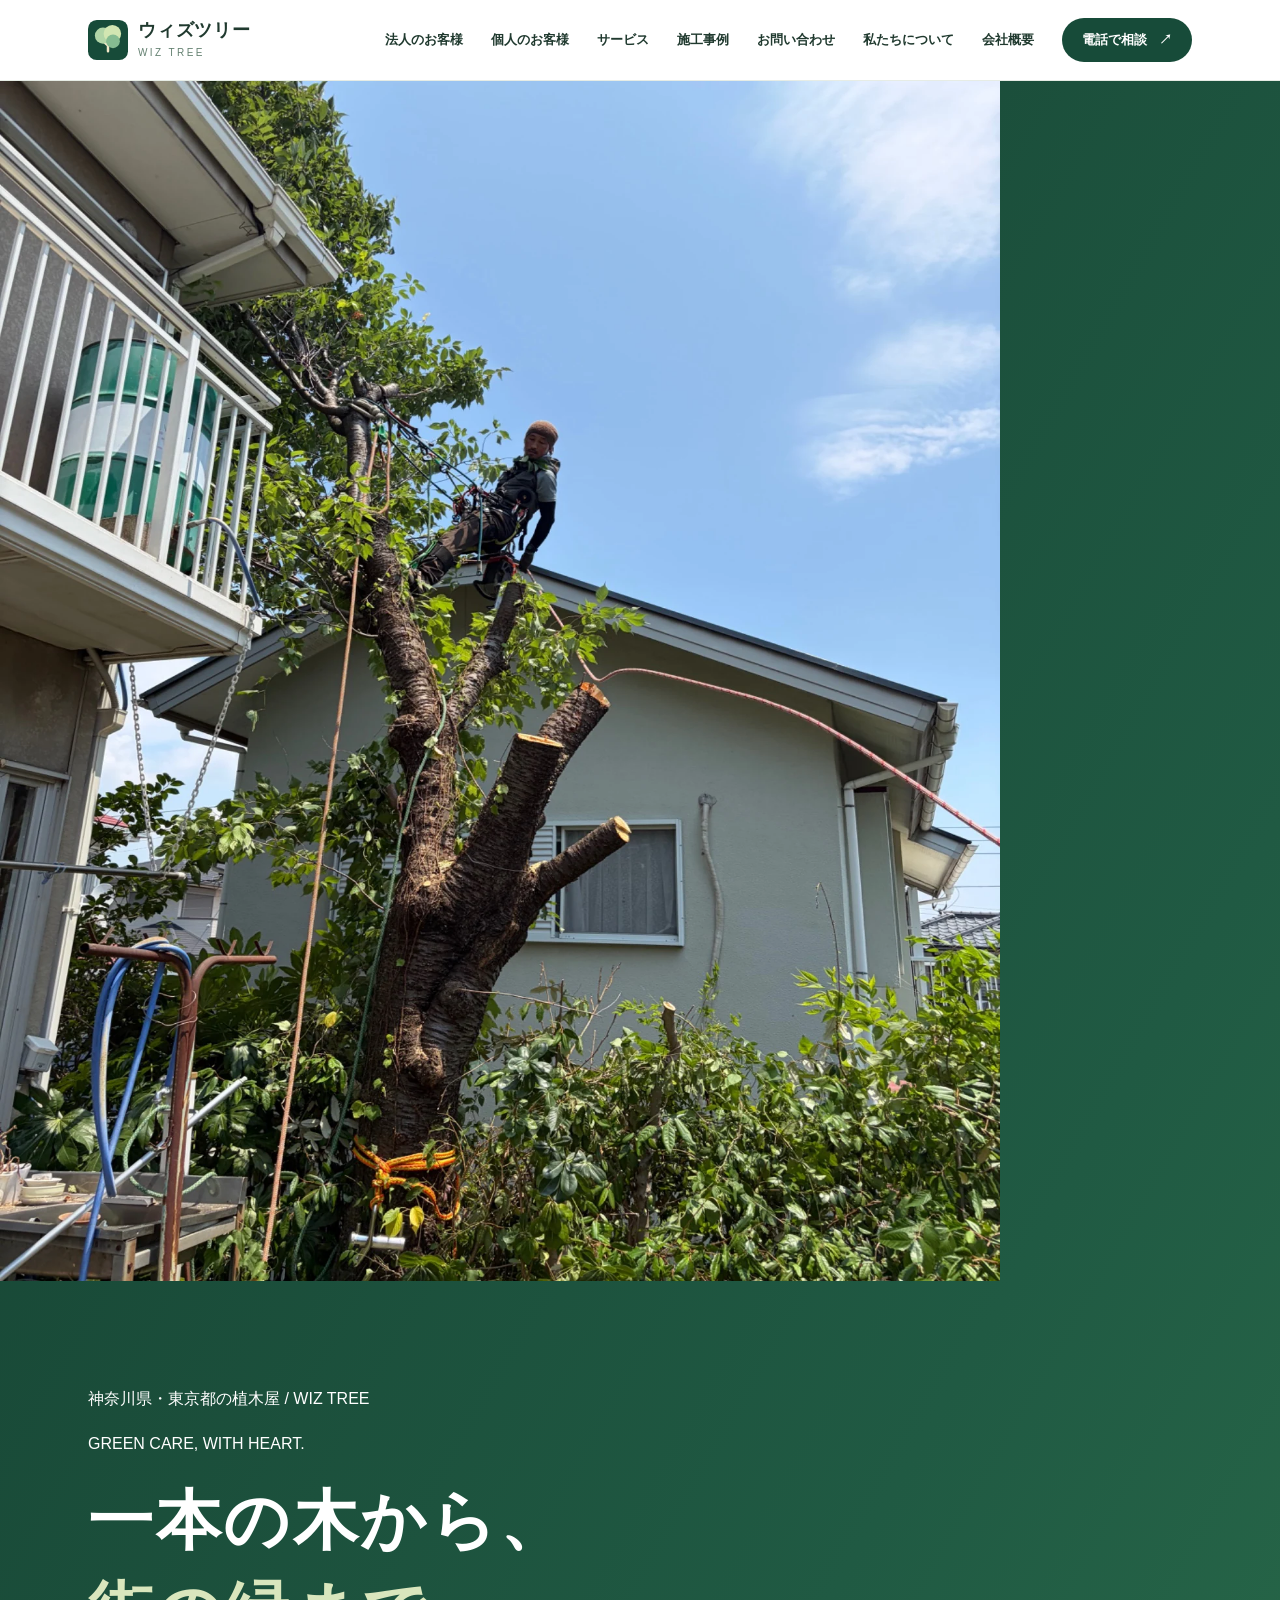
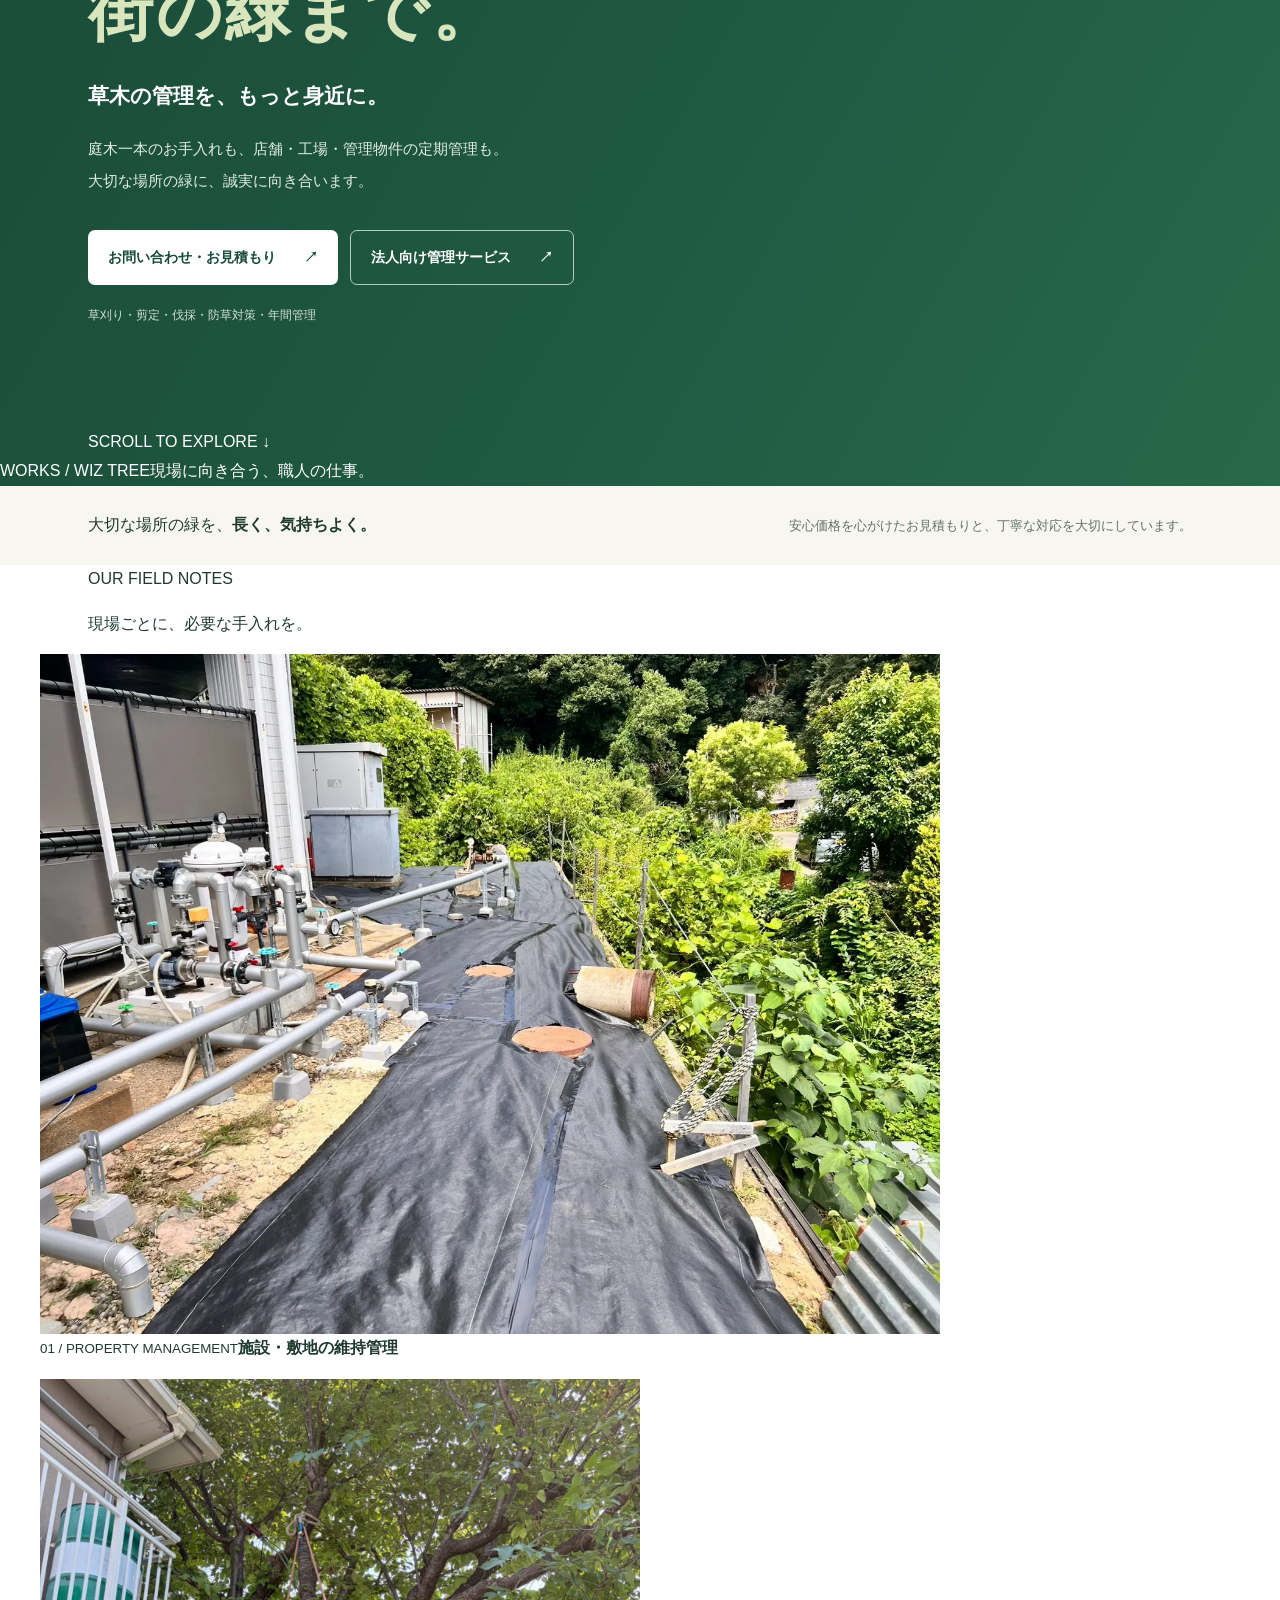
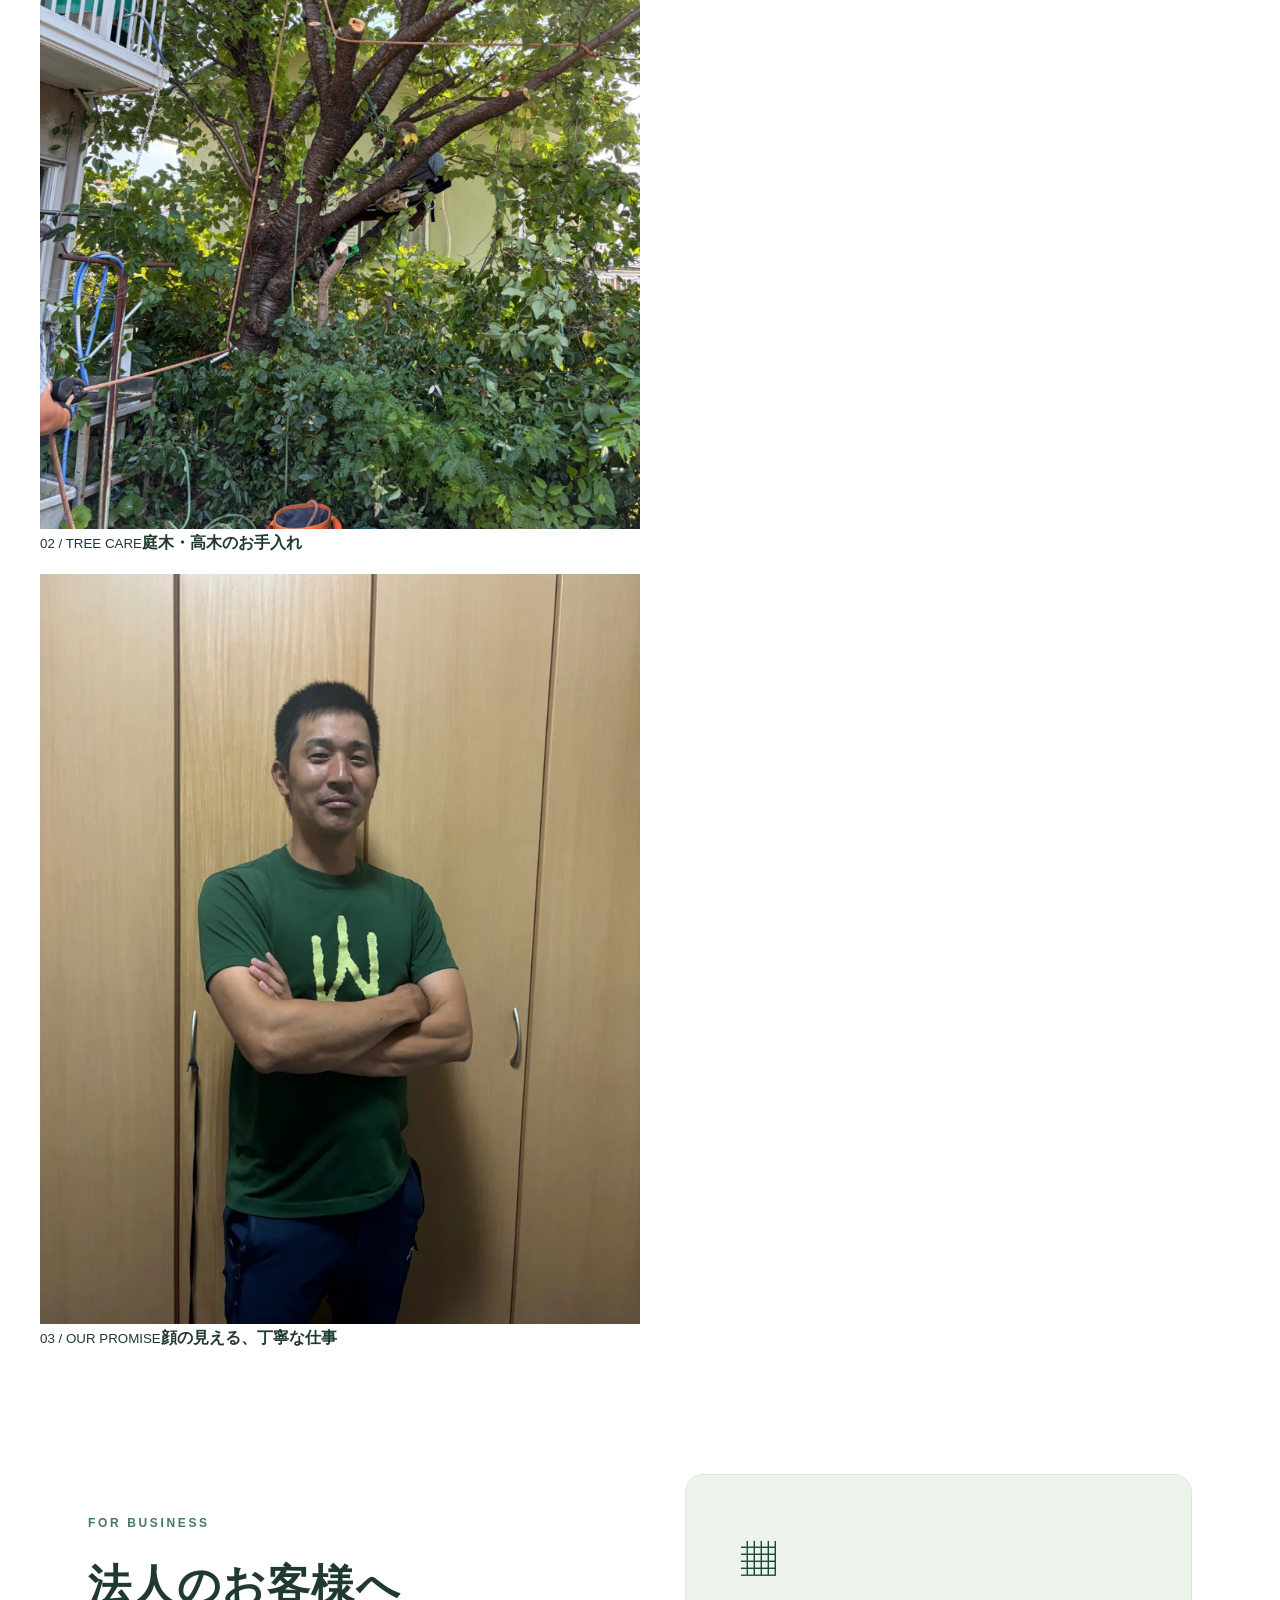
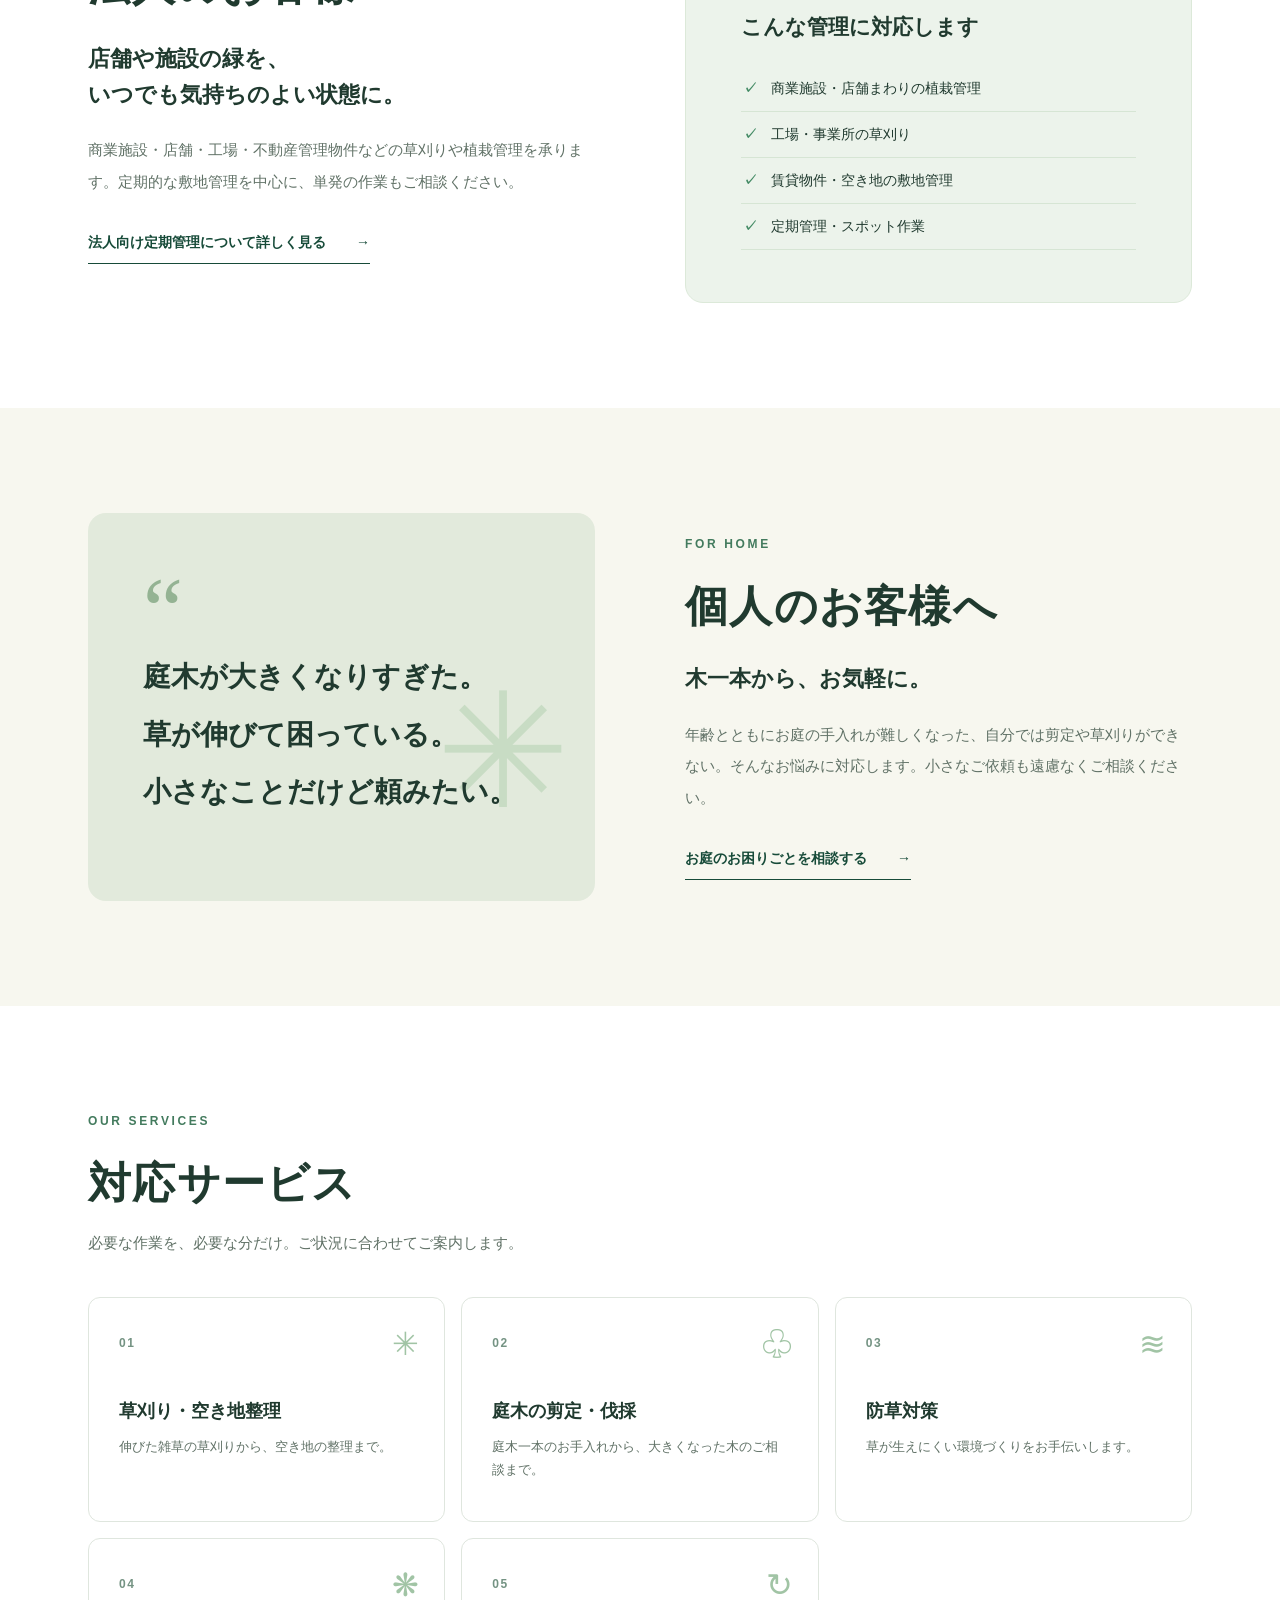
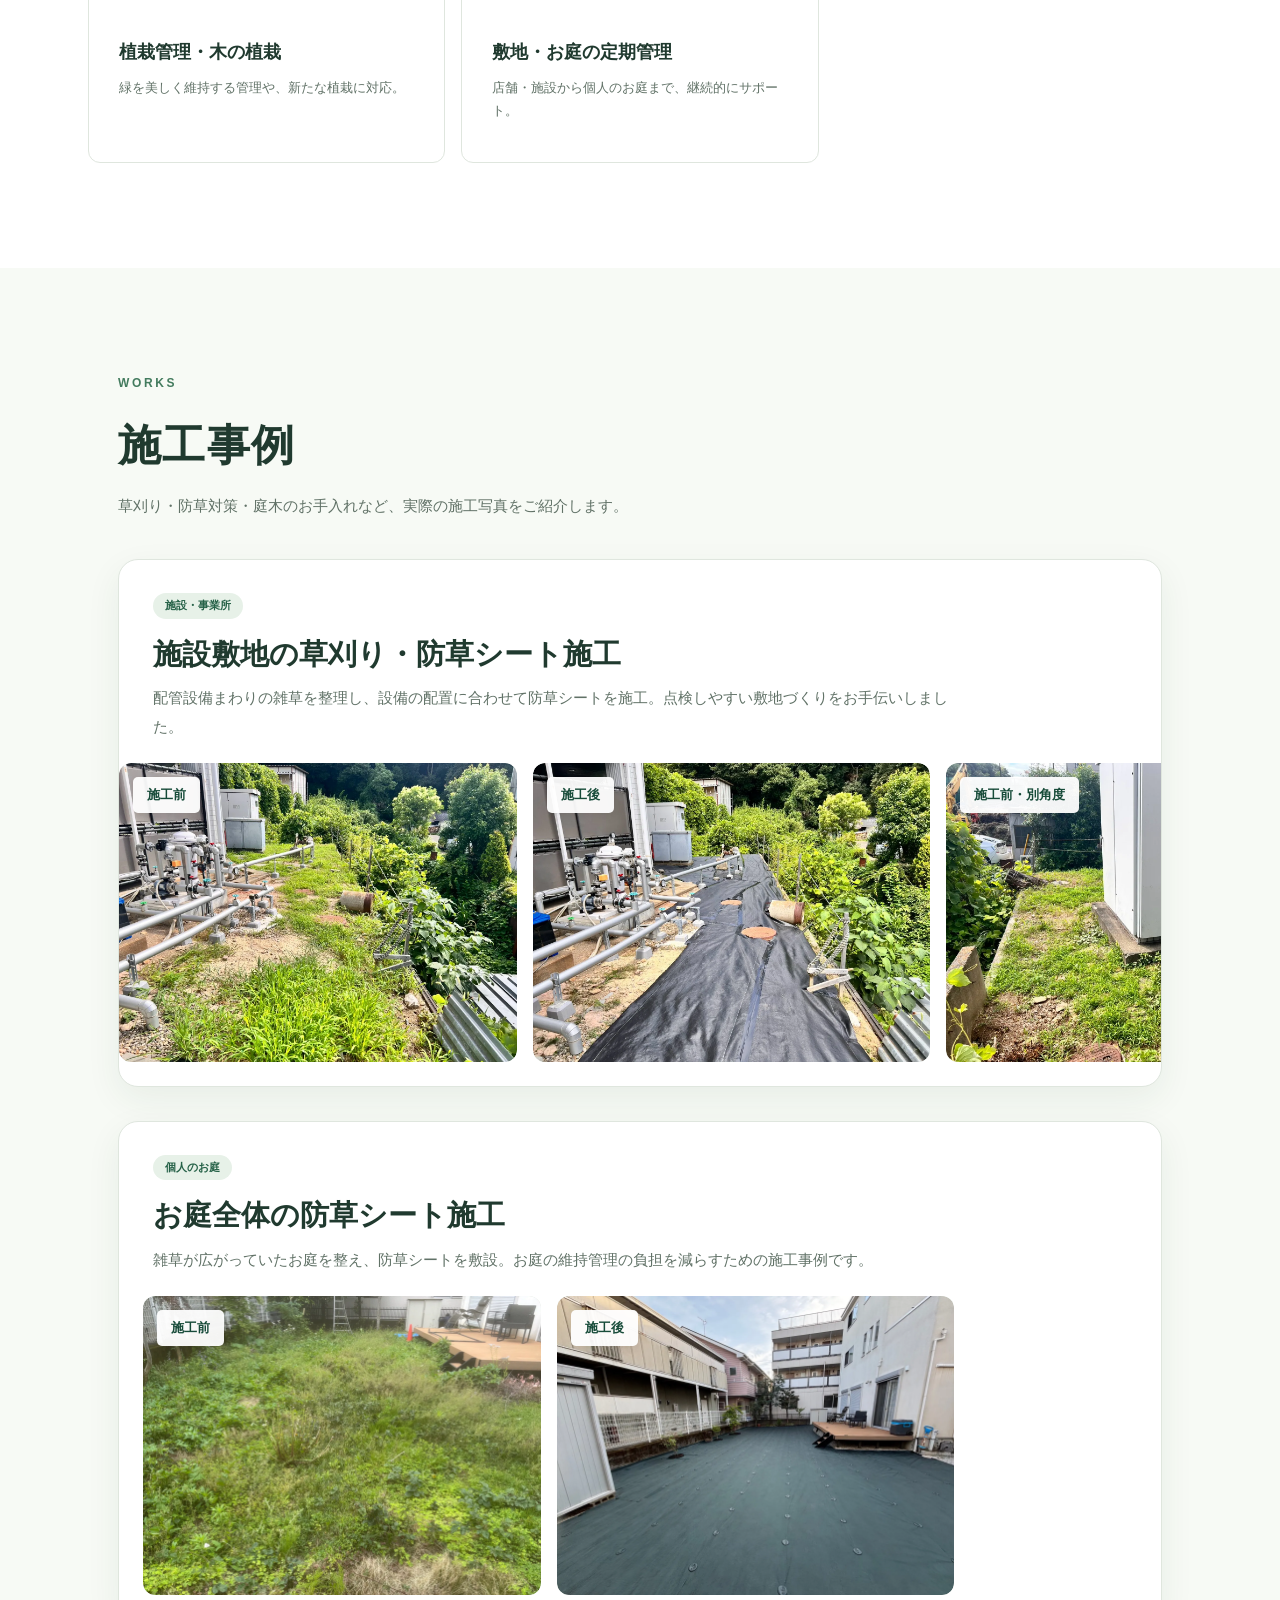
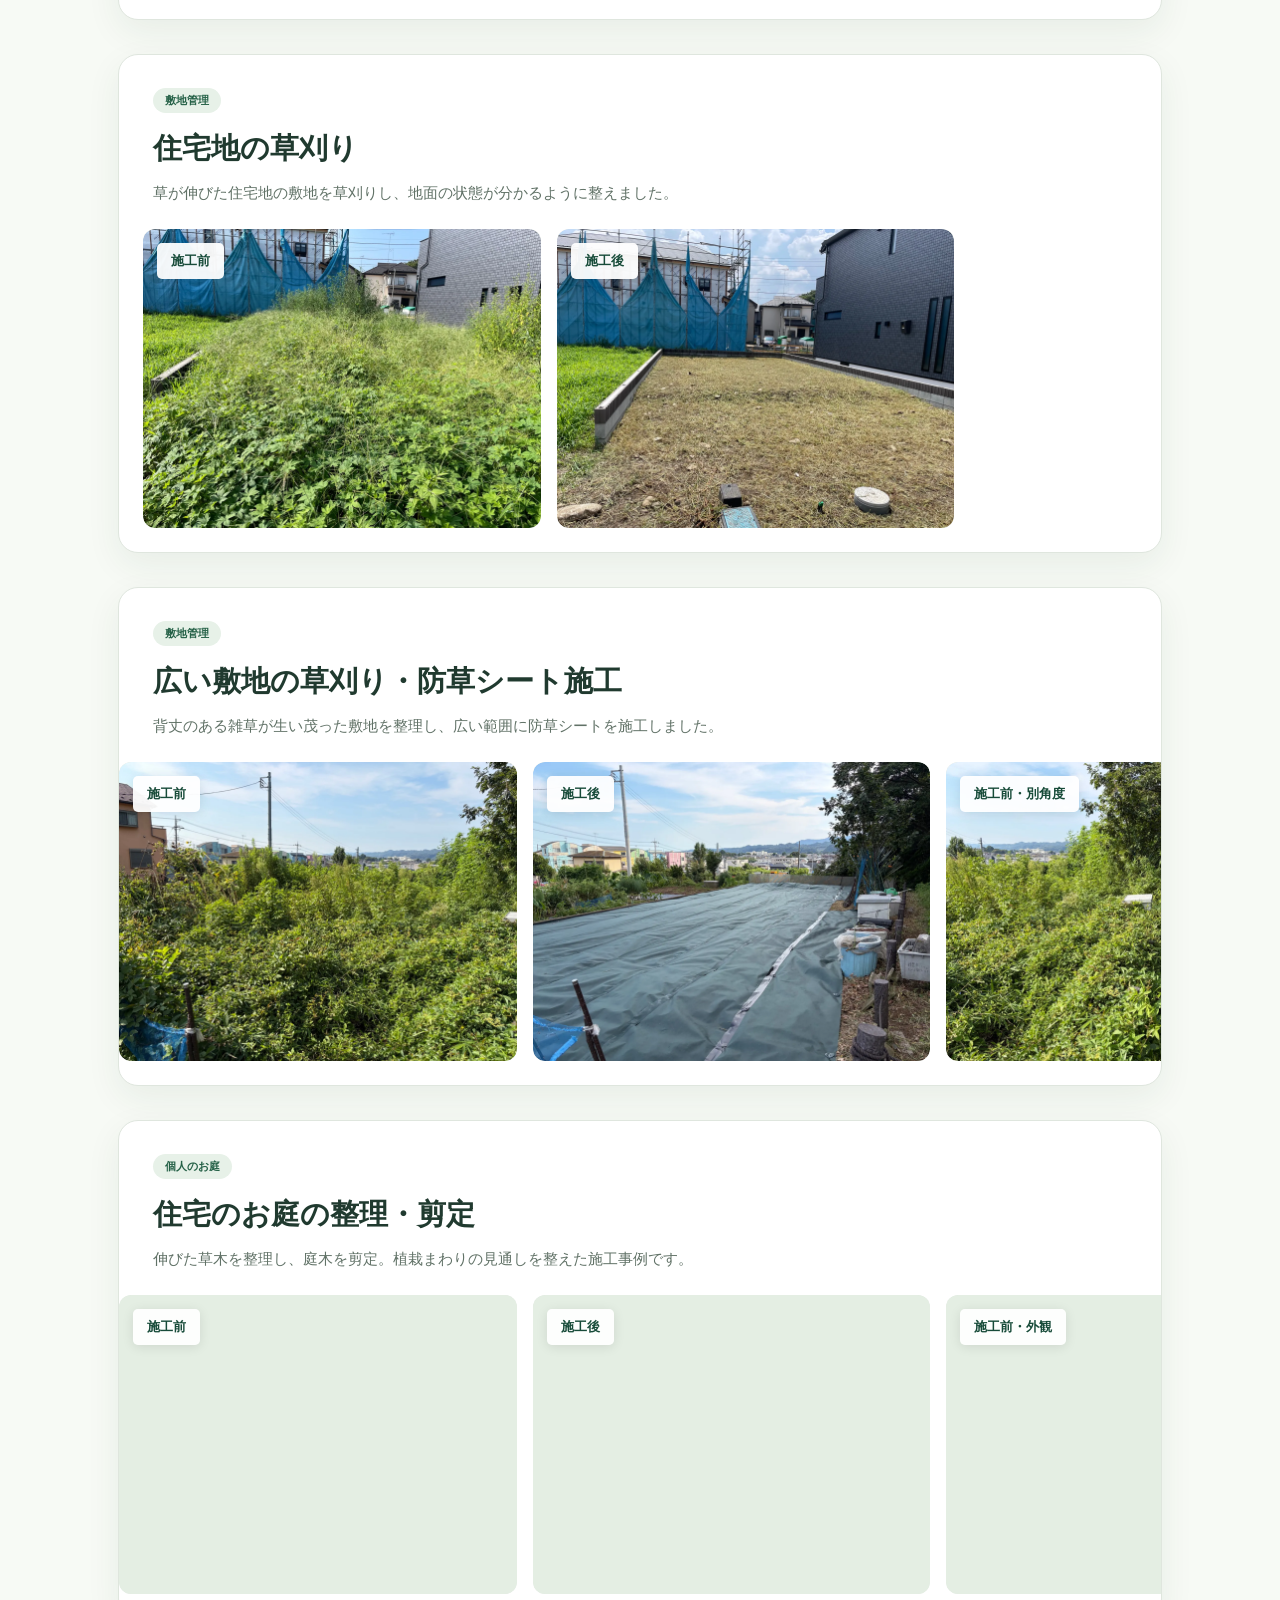
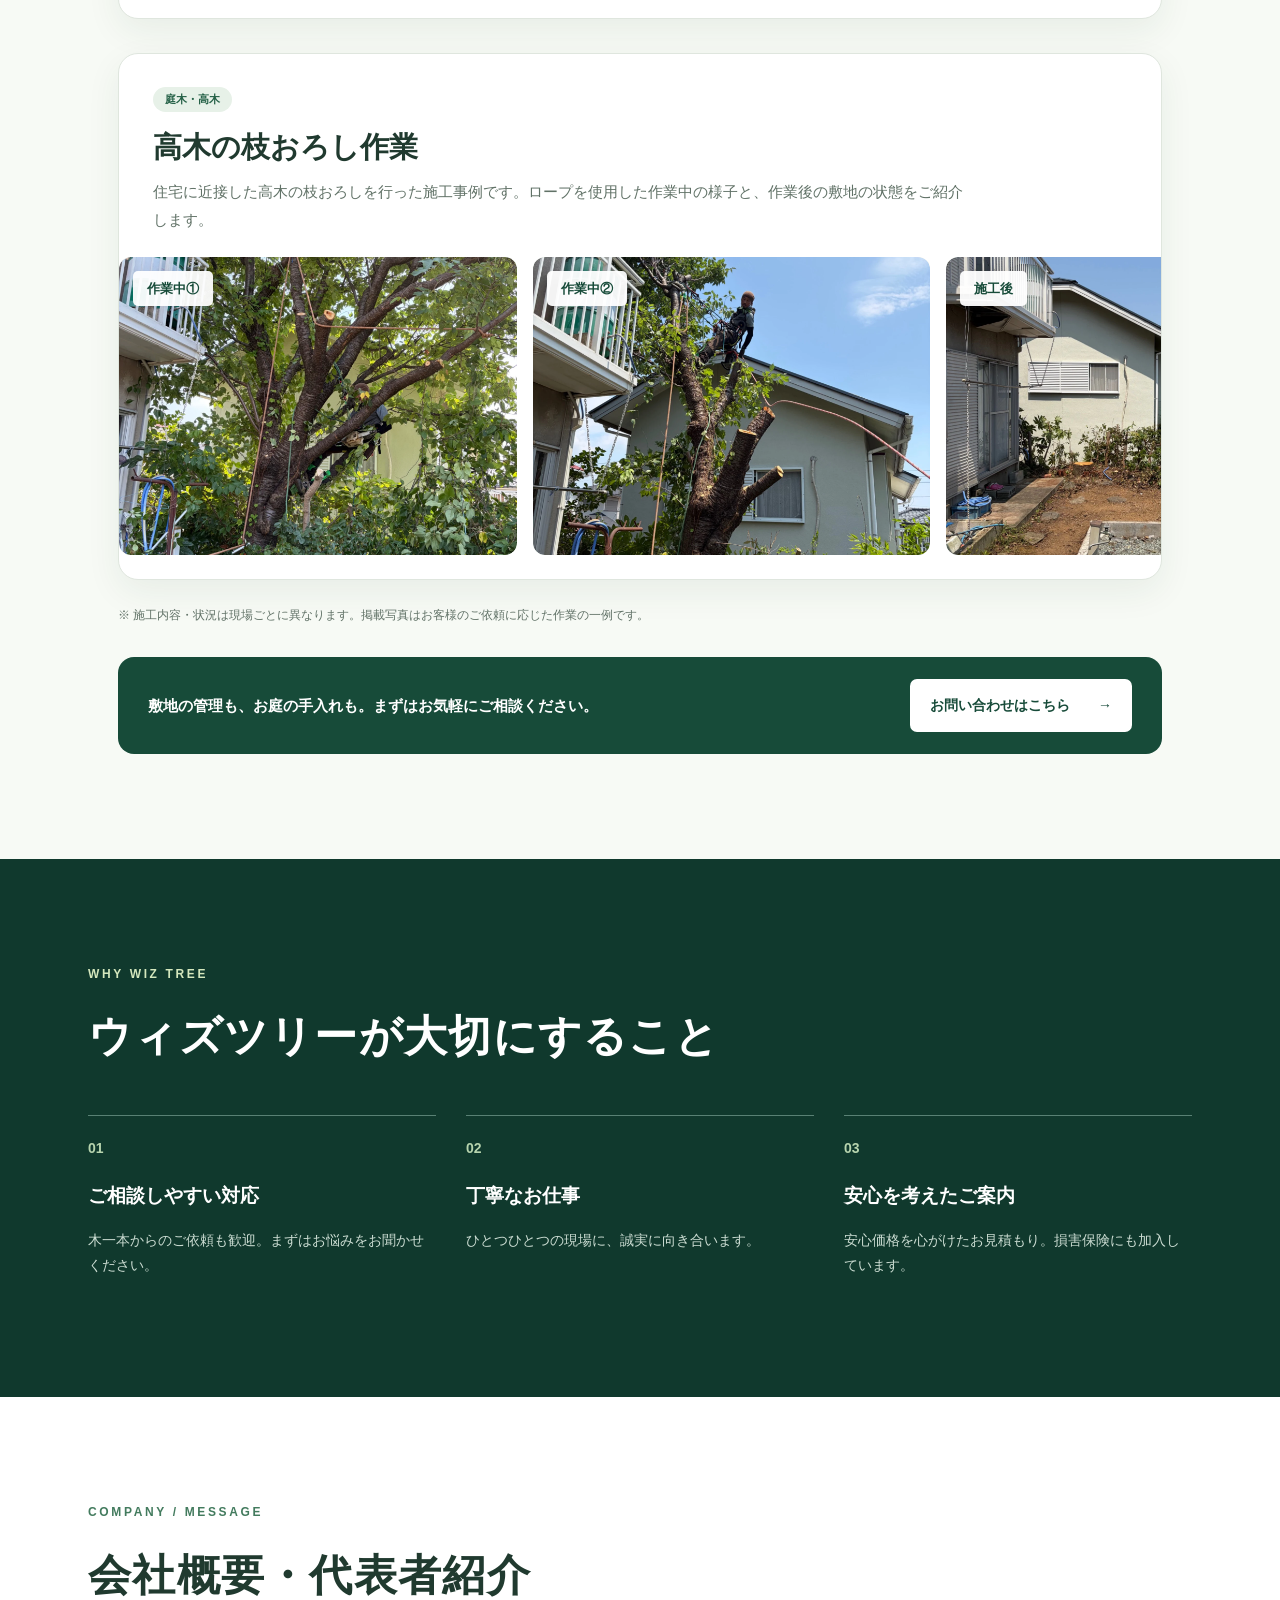
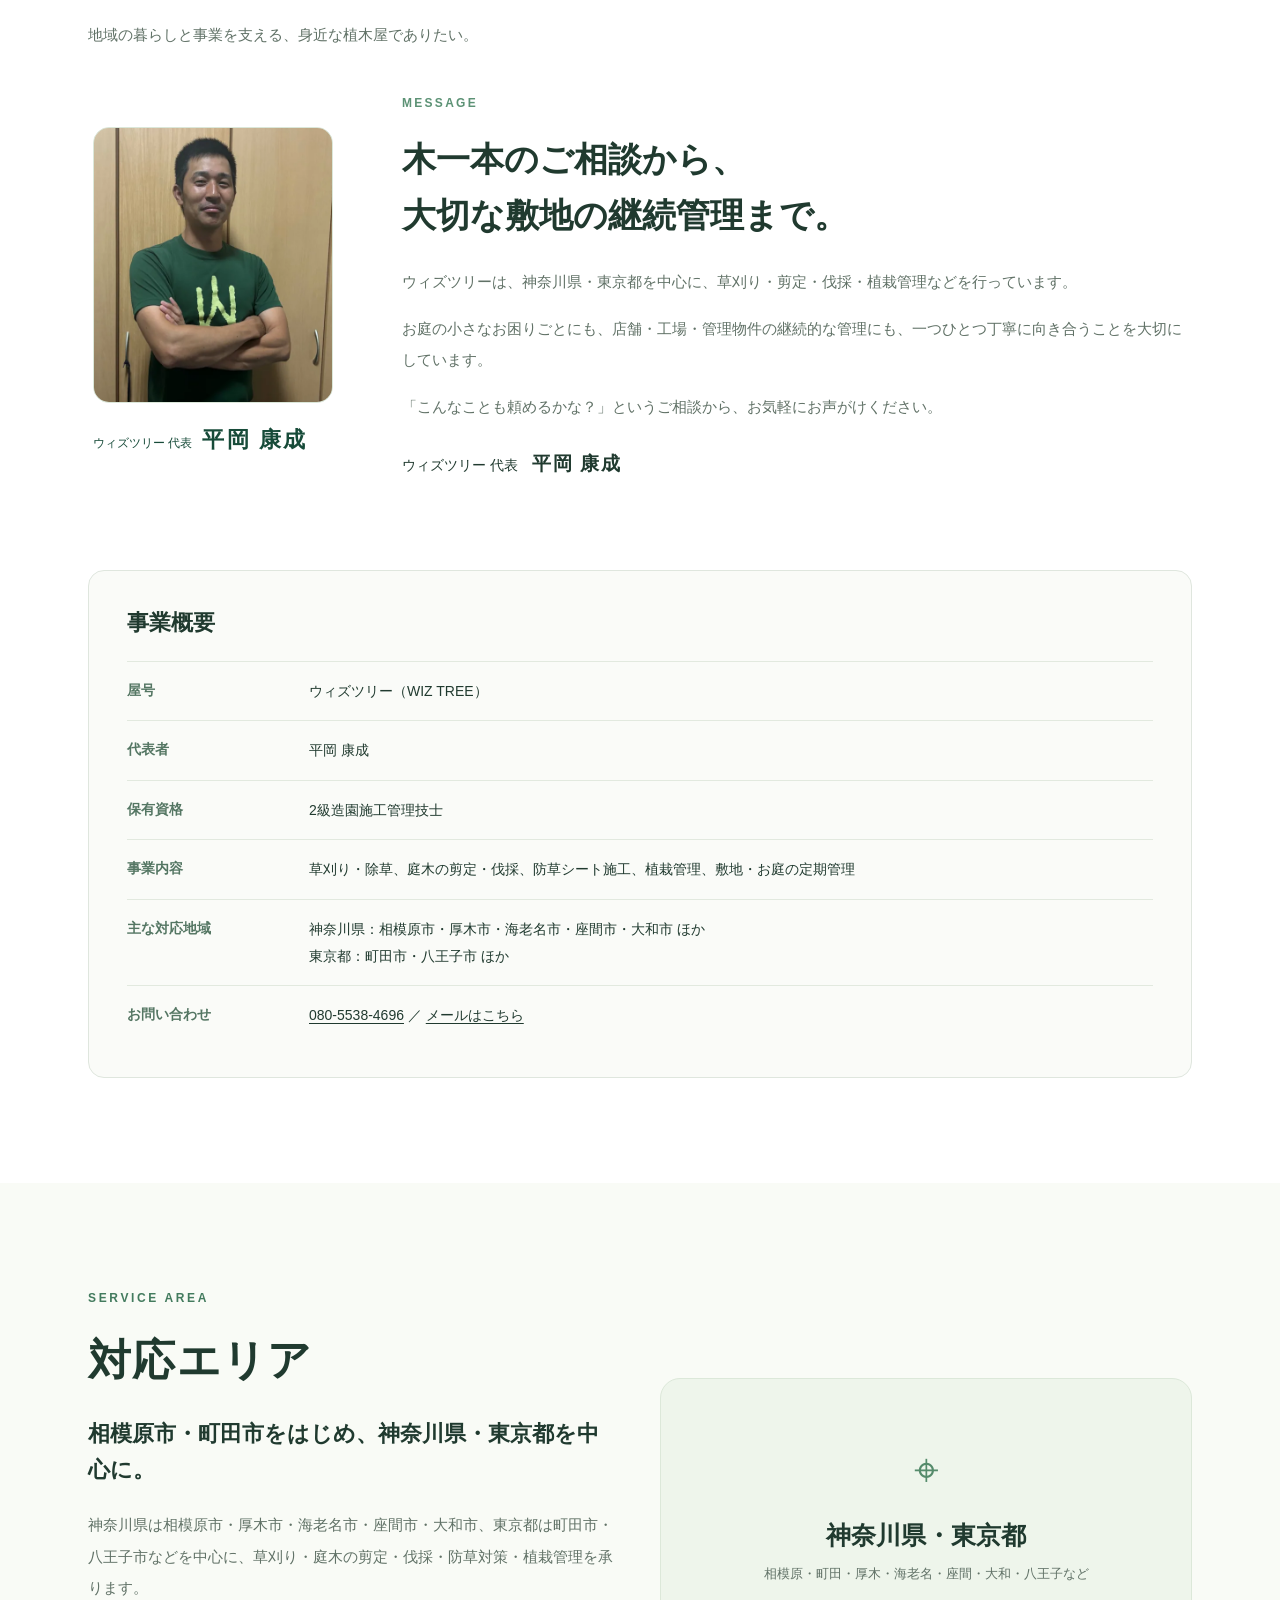
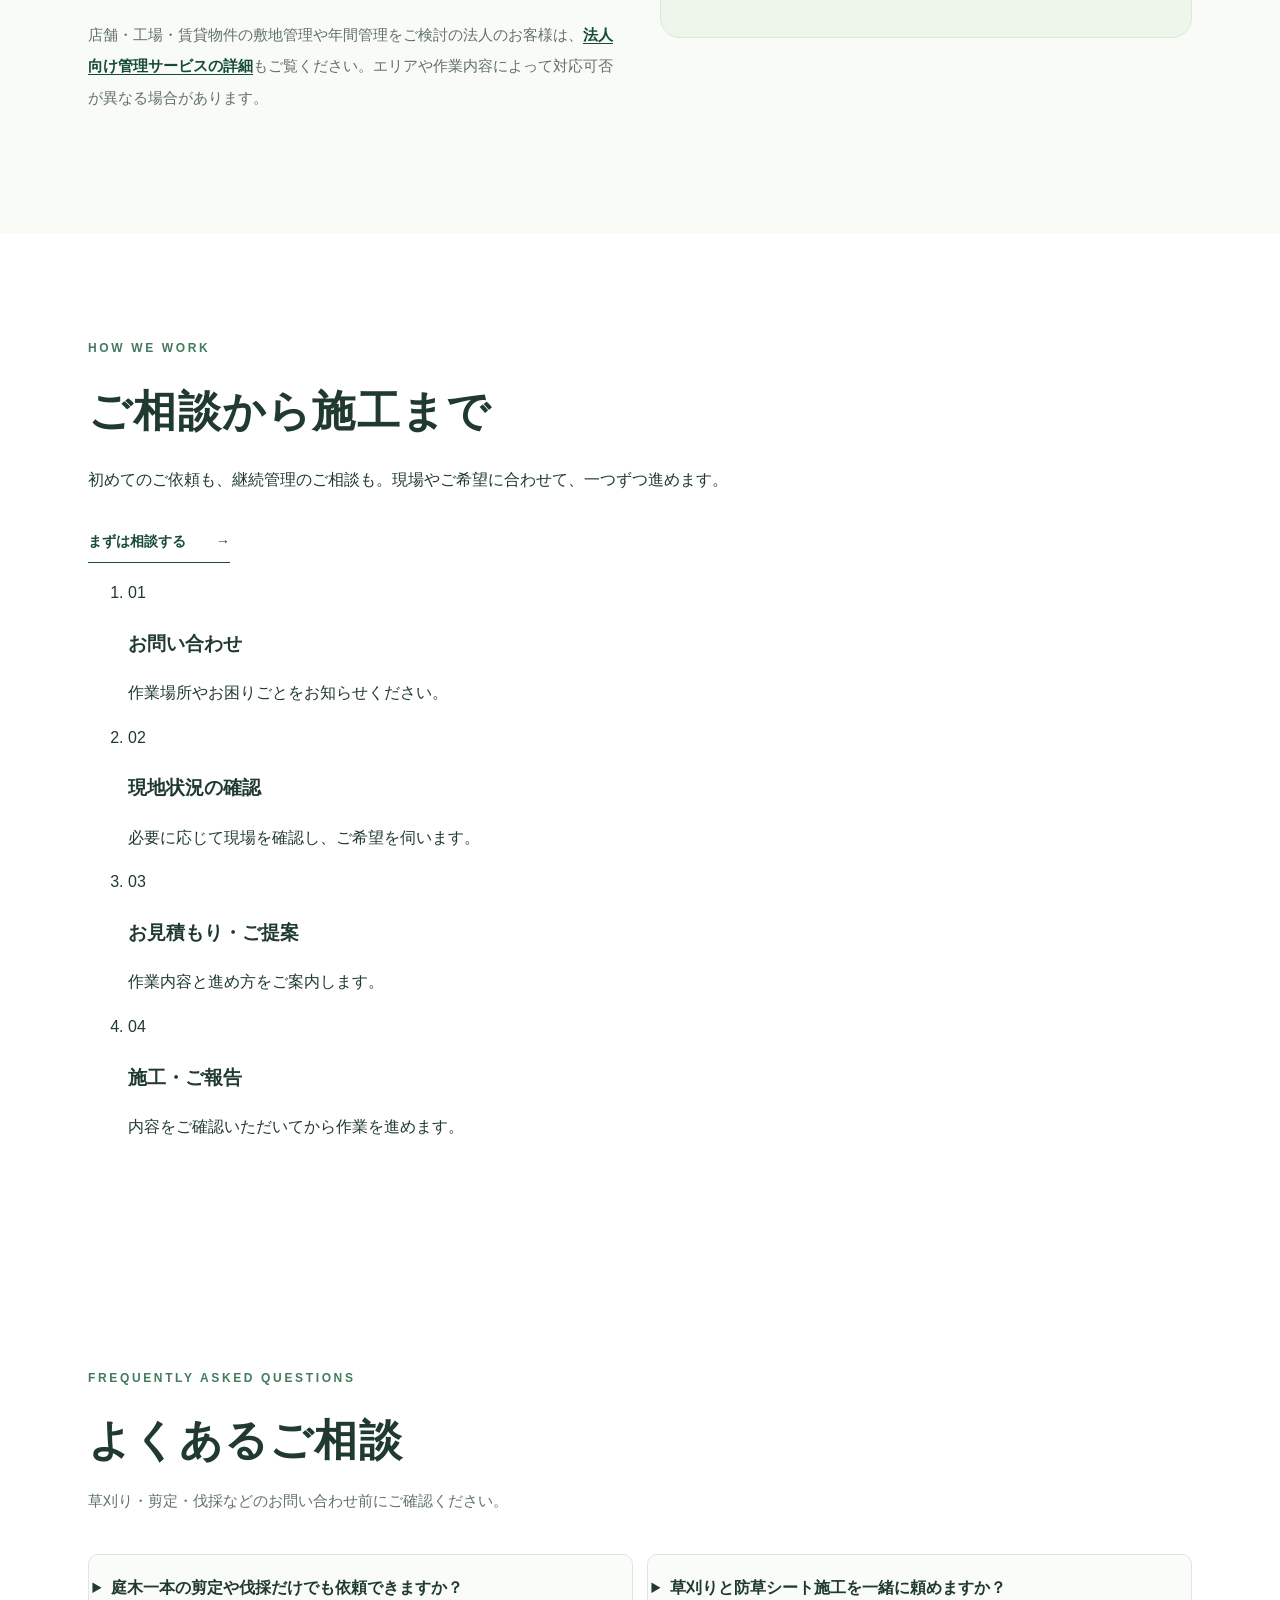
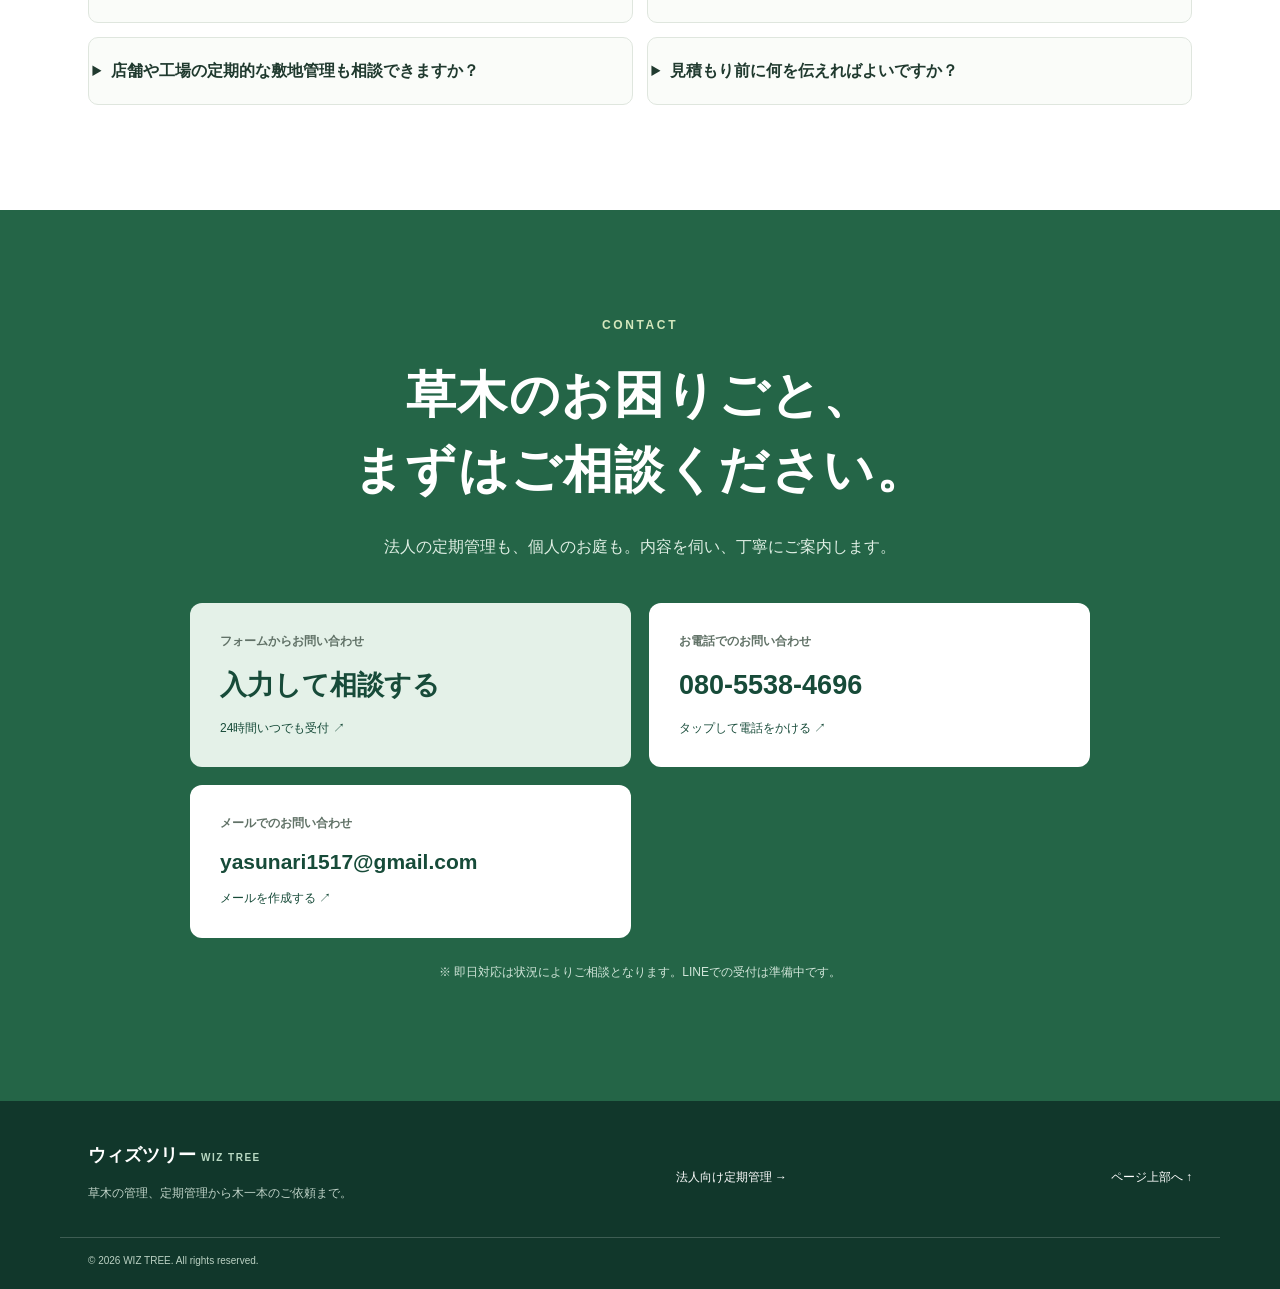
==== index.html @ 79cb4172 "Redesign home hero and add editorial photography and workflow inspired by premium landscaping sites" ====
<!doctype html>
<html lang="ja">
<head>
  <meta name="google-site-verification" content="8kjkoLMk5ooEA4MRcsdvAUfcIQsTr6F893EuneWohVQ" />
  <meta charset="utf-8">
  <meta name="viewport" content="width=device-width, initial-scale=1">
  <meta name="theme-color" content="#174b39">
  <meta name="description" content="相模原市・町田市など神奈川県・東京都の草刈り、庭木の剪定・伐採、防草シート施工ならウィズツリー。木一本から個人のお庭、店舗・工場・管理物件の定期植栽管理までご相談ください。">
  <meta property="og:type" content="website">
  <meta property="og:title" content="ウィズツリー | 草刈り・剪定・伐採・植栽管理">
  <meta property="og:description" content="法人の定期管理から個人のお庭まで。神奈川県・東京都の草木のお困りごとはウィズツリーへ。">
  <meta property="og:locale" content="ja_JP">
  <title>相模原市・町田市の草刈り・剪定・伐採・植栽管理 | ウィズツリー</title>
  <link rel="canonical" href="https://wiztree-website.pages.dev/">
  <meta property="og:url" content="https://wiztree-website.pages.dev/">
  <script type="application/ld+json">{"@context":"https://schema.org","@type":"Organization","@id":"https://wiztree-website.pages.dev/#organization","name":"ウィズツリー","alternateName":"WIZ TREE","url":"https://wiztree-website.pages.dev/","description":"神奈川県・東京都を中心に、草刈り・庭木の剪定・伐採・防草シート施工・植栽管理・敷地の定期管理に対応。","telephone":"+81-80-5538-4696","email":"yasunari1517@gmail.com","founder":{"@type":"Person","name":"平岡 康成"},"areaServed":[{"@type":"AdministrativeArea","name":"神奈川県"},{"@type":"AdministrativeArea","name":"東京都"}]}</script>
  <link rel="icon" href="favicon.svg" type="image/svg+xml">
  <link rel="stylesheet" href="styles.css">
</head>
<body>
  <a class="skip-link" href="#main">本文へ移動</a>
  <header class="site-header">
    <div class="wrap header-inner">
      <a class="brand" href="#top" aria-label="ウィズツリー ホーム">
        <img src="favicon.svg" alt="" width="40" height="40">
        <span><strong>ウィズツリー</strong><small>WIZ TREE</small></span>
      </a>
      <nav aria-label="メインメニュー" class="desktop-nav">
        <a href="houjin.html">法人のお客様</a><a href="#personal">個人のお客様</a><a href="#services">サービス</a><a href="#works">施工事例</a><a href="contact.html">お問い合わせ</a><a href="#about">私たちについて</a><a href="#company">会社概要</a>
      </nav>
      <a class="header-contact" href="tel:08055384696">電話で相談 <span aria-hidden="true">↗</span></a>
    </div>
  </header>
  <main id="main">
    <section class="hero hero-editorial" id="top" aria-labelledby="hero-title">
      <div class="hero-photo-panel" aria-hidden="true"><img src="images/takagi-edaoroshi-1.webp" alt="" width="1000" height="1200" fetchpriority="high" decoding="async"></div>
      <div class="hero-shade" aria-hidden="true"></div>
      <div class="wrap hero-editorial-inner">
        <div class="hero-content">
          <p class="hero-topline"><span class="hero-topline-mark"></span> 神奈川県・東京都の植木屋 / WIZ TREE</p>
          <p class="hero-english">GREEN CARE, WITH HEART.</p>
          <h1 id="hero-title">一本の木から、<br><em>街の緑まで。</em></h1>
          <p class="hero-lead">草木の管理を、もっと身近に。</p>
          <p class="hero-text">庭木一本のお手入れも、店舗・工場・管理物件の定期管理も。<br>大切な場所の緑に、誠実に向き合います。</p>
          <div class="actions"><a class="btn btn-light" href="contact.html">お問い合わせ・お見積もり <span aria-hidden="true">↗</span></a><a class="btn btn-outline" href="houjin.html">法人向け管理サービス <span aria-hidden="true">↗</span></a></div>
          <p class="hero-note">草刈り・剪定・伐採・防草対策・年間管理</p>
        </div>
        <a class="hero-scroll-cue" href="#introduction" aria-label="下へスクロール">SCROLL TO EXPLORE <span aria-hidden="true">↓</span></a>
      </div>
      <div class="hero-image-caption"><span>WORKS / WIZ TREE</span><span>現場に向き合う、職人の仕事。</span></div>
    </section>
    <section class="intro strip" id="introduction"><div class="wrap intro-inner"><p>大切な場所の緑を、<strong>長く、気持ちよく。</strong></p><p>安心価格を心がけたお見積もりと、丁寧な対応を大切にしています。</p></div></section>
    <section class="photo-story" aria-label="ウィズツリーの仕事風景">
      <div class="wrap photo-story-head"><span>OUR FIELD NOTES</span><p>現場ごとに、必要な手入れを。</p></div>
      <div class="photo-story-grid">
        <figure class="photo-story-item photo-story-main"><img src="images/2052af69b0874a24af13cb973897e55e.webp" alt="施設敷地の防草シート施工後" loading="lazy" decoding="async" width="900" height="680"><figcaption><small>01 / PROPERTY MANAGEMENT</small><strong>施設・敷地の維持管理</strong></figcaption></figure>
        <figure class="photo-story-item"><img src="images/takagi-edaoroshi-2.webp" alt="ロープを使用した高木の枝おろし作業" loading="lazy" decoding="async" width="600" height="750"><figcaption><small>02 / TREE CARE</small><strong>庭木・高木のお手入れ</strong></figcaption></figure>
        <figure class="photo-story-item"><img src="images/representative.webp" alt="ウィズツリー代表 平岡康成" loading="lazy" decoding="async" width="600" height="750"><figcaption><small>03 / OUR PROMISE</small><strong>顔の見える、丁寧な仕事</strong></figcaption></figure>
      </div>
    </section>
    <section class="section" id="business"><div class="wrap split"><div><p class="eyebrow">FOR BUSINESS</p><h2>法人のお客様へ</h2><p class="section-lead">店舗や施設の緑を、<br>いつでも気持ちのよい状態に。</p><p class="body-text">商業施設・店舗・工場・不動産管理物件などの草刈りや植栽管理を承ります。定期的な敷地管理を中心に、単発の作業もご相談ください。</p><a class="text-link" href="houjin.html">法人向け定期管理について詳しく見る <span aria-hidden="true">→</span></a></div><div class="feature-card business-card"><div class="feature-icon" aria-hidden="true">▦</div><h3>こんな管理に対応します</h3><ul class="check-list"><li>商業施設・店舗まわりの植栽管理</li><li>工場・事業所の草刈り</li><li>賃貸物件・空き地の敷地管理</li><li>定期管理・スポット作業</li></ul></div></div></section>
    <section class="section section-soft" id="personal"><div class="wrap split personal-split"><div class="feature-card personal-card"><span class="big-quote" aria-hidden="true">“</span><p>庭木が大きくなりすぎた。<br>草が伸びて困っている。<br>小さなことだけど頼みたい。</p><div class="tiny-leaf" aria-hidden="true">✳</div></div><div><p class="eyebrow">FOR HOME</p><h2>個人のお客様へ</h2><p class="section-lead">木一本から、お気軽に。</p><p class="body-text">年齢とともにお庭の手入れが難しくなった、自分では剪定や草刈りができない。そんなお悩みに対応します。小さなご依頼も遠慮なくご相談ください。</p><a class="text-link" href="#contact">お庭のお困りごとを相談する <span aria-hidden="true">→</span></a></div></div></section>
    <section class="section" id="services"><div class="wrap"><div class="section-heading"><p class="eyebrow">OUR SERVICES</p><h2>対応サービス</h2><p class="body-text">必要な作業を、必要な分だけ。ご状況に合わせてご案内します。</p></div><div class="service-grid"><article class="service-card"><span class="service-num">01</span><span class="service-symbol" aria-hidden="true">✳</span><h3>草刈り・空き地整理</h3><p>伸びた雑草の草刈りから、空き地の整理まで。</p></article><article class="service-card"><span class="service-num">02</span><span class="service-symbol" aria-hidden="true">♧</span><h3>庭木の剪定・伐採</h3><p>庭木一本のお手入れから、大きくなった木のご相談まで。</p></article><article class="service-card"><span class="service-num">03</span><span class="service-symbol" aria-hidden="true">≋</span><h3>防草対策</h3><p>草が生えにくい環境づくりをお手伝いします。</p></article><article class="service-card"><span class="service-num">04</span><span class="service-symbol" aria-hidden="true">❋</span><h3>植栽管理・木の植栽</h3><p>緑を美しく維持する管理や、新たな植栽に対応。</p></article><article class="service-card"><span class="service-num">05</span><span class="service-symbol" aria-hidden="true">↻</span><h3>敷地・お庭の定期管理</h3><p>店舗・施設から個人のお庭まで、継続的にサポート。</p></article></div></div></section>

    <section class="section section-works" id="works" aria-labelledby="works-title">
      <div class="wrap">
        <div class="section-heading"><p class="eyebrow">WORKS</p><h2 id="works-title">施工事例</h2>
        <p class="body-text">草刈り・防草対策・庭木のお手入れなど、実際の施工写真をご紹介します。</p></div>
        <div class="works-list"><article class="case-card">
 <div class="case-heading"><span class="case-tag">施設・事業所</span><h3>施設敷地の草刈り・防草シート施工</h3><p>配管設備まわりの雑草を整理し、設備の配置に合わせて防草シートを施工。点検しやすい敷地づくりをお手伝いしました。</p></div>
 <div class="case-photos"><figure class="case-image"><img src="images/17a242f7a4e84b6b8a0eecac14ce2d6c.webp" alt="施設敷地の草刈り・防草シート施工：施工前" loading="lazy" decoding="async" width="800" height="600"><figcaption>施工前</figcaption></figure><figure class="case-image"><img src="images/2052af69b0874a24af13cb973897e55e.webp" alt="施設敷地の草刈り・防草シート施工：施工後" loading="lazy" decoding="async" width="800" height="600"><figcaption>施工後</figcaption></figure><figure class="case-image"><img src="images/e0e696fbcdd6491594365a57cb368d86.webp" alt="施設敷地の草刈り・防草シート施工：施工前・別角度" loading="lazy" decoding="async" width="800" height="600"><figcaption>施工前・別角度</figcaption></figure><figure class="case-image"><img src="images/f03f0504e800410e9e1186a89b398e9f.webp" alt="施設敷地の草刈り・防草シート施工：施工後・別角度" loading="lazy" decoding="async" width="800" height="600"><figcaption>施工後・別角度</figcaption></figure></div>
 </article><article class="case-card">
 <div class="case-heading"><span class="case-tag">個人のお庭</span><h3>お庭全体の防草シート施工</h3><p>雑草が広がっていたお庭を整え、防草シートを敷設。お庭の維持管理の負担を減らすための施工事例です。</p></div>
 <div class="case-photos"><figure class="case-image"><img src="images/img_1427.webp" alt="お庭全体の防草シート施工：施工前" loading="lazy" decoding="async" width="800" height="600"><figcaption>施工前</figcaption></figure><figure class="case-image"><img src="images/img_1457.webp" alt="お庭全体の防草シート施工：施工後" loading="lazy" decoding="async" width="800" height="600"><figcaption>施工後</figcaption></figure></div>
 </article><article class="case-card">
 <div class="case-heading"><span class="case-tag">敷地管理</span><h3>住宅地の草刈り</h3><p>草が伸びた住宅地の敷地を草刈りし、地面の状態が分かるように整えました。</p></div>
 <div class="case-photos"><figure class="case-image"><img src="images/img_1560.webp" alt="住宅地の草刈り：施工前" loading="lazy" decoding="async" width="800" height="600"><figcaption>施工前</figcaption></figure><figure class="case-image"><img src="images/img_1566.webp" alt="住宅地の草刈り：施工後" loading="lazy" decoding="async" width="800" height="600"><figcaption>施工後</figcaption></figure></div>
 </article><article class="case-card">
 <div class="case-heading"><span class="case-tag">敷地管理</span><h3>広い敷地の草刈り・防草シート施工</h3><p>背丈のある雑草が生い茂った敷地を整理し、広い範囲に防草シートを施工しました。</p></div>
 <div class="case-photos"><figure class="case-image"><img src="images/img_1956.webp" alt="広い敷地の草刈り・防草シート施工：施工前" loading="lazy" decoding="async" width="800" height="600"><figcaption>施工前</figcaption></figure><figure class="case-image"><img src="images/img_1960.webp" alt="広い敷地の草刈り・防草シート施工：施工後" loading="lazy" decoding="async" width="800" height="600"><figcaption>施工後</figcaption></figure><figure class="case-image"><img src="images/img_1957.webp" alt="広い敷地の草刈り・防草シート施工：施工前・別角度" loading="lazy" decoding="async" width="800" height="600"><figcaption>施工前・別角度</figcaption></figure><figure class="case-image"><img src="images/img_1961.webp" alt="広い敷地の草刈り・防草シート施工：施工後・別角度" loading="lazy" decoding="async" width="800" height="600"><figcaption>施工後・別角度</figcaption></figure></div>
 </article><article class="case-card">
 <div class="case-heading"><span class="case-tag">個人のお庭</span><h3>住宅のお庭の整理・剪定</h3><p>伸びた草木を整理し、庭木を剪定。植栽まわりの見通しを整えた施工事例です。</p></div>
 <div class="case-photos"><figure class="case-image"><img src="images/img_2295.webp" alt="住宅のお庭の整理・剪定：施工前" loading="lazy" decoding="async" width="800" height="600"><figcaption>施工前</figcaption></figure><figure class="case-image"><img src="images/img_2302.webp" alt="住宅のお庭の整理・剪定：施工後" loading="lazy" decoding="async" width="800" height="600"><figcaption>施工後</figcaption></figure><figure class="case-image"><img src="images/img_2300.webp" alt="住宅のお庭の整理・剪定：施工前・外観" loading="lazy" decoding="async" width="800" height="600"><figcaption>施工前・外観</figcaption></figure><figure class="case-image"><img src="images/img_2307.webp" alt="住宅のお庭の整理・剪定：施工後・外観" loading="lazy" decoding="async" width="800" height="600"><figcaption>施工後・外観</figcaption></figure></div>
 </article><article class="case-card">
 <div class="case-heading"><span class="case-tag">庭木・高木</span><h3>高木の枝おろし作業</h3><p>住宅に近接した高木の枝おろしを行った施工事例です。ロープを使用した作業中の様子と、作業後の敷地の状態をご紹介します。</p></div>
 <div class="case-photos"><figure class="case-image"><img src="images/takagi-edaoroshi-2.webp" alt="高木の枝おろし作業：樹上での作業中・枝おろし前半" loading="lazy" decoding="async" width="800" height="600"><figcaption>作業中①</figcaption></figure><figure class="case-image"><img src="images/takagi-edaoroshi-1.webp" alt="高木の枝おろし作業：樹上での作業中・枝おろし後半" loading="lazy" decoding="async" width="800" height="600"><figcaption>作業中②</figcaption></figure><figure class="case-image"><img src="images/takagi-edaoroshi-3.webp" alt="高木の枝おろし作業：施工後の敷地" loading="lazy" decoding="async" width="800" height="600"><figcaption>施工後</figcaption></figure></div>
 </article></div>
        <p class="works-note">※ 施工内容・状況は現場ごとに異なります。掲載写真はお客様のご依頼に応じた作業の一例です。</p>
        <div class="works-cta"><p>敷地の管理も、お庭の手入れも。まずはお気軽にご相談ください。</p><a class="btn btn-light" href="#contact">お問い合わせはこちら <span aria-hidden="true">→</span></a></div>
      </div>
    </section>
    <section class="section section-deep" id="about"><div class="wrap"><p class="eyebrow light">WHY WIZ TREE</p><h2>ウィズツリーが大切にすること</h2><div class="value-grid"><div><span class="value-number">01</span><h3>ご相談しやすい対応</h3><p>木一本からのご依頼も歓迎。まずはお悩みをお聞かせください。</p></div><div><span class="value-number">02</span><h3>丁寧なお仕事</h3><p>ひとつひとつの現場に、誠実に向き合います。</p></div><div><span class="value-number">03</span><h3>安心を考えたご案内</h3><p>安心価格を心がけたお見積もり。損害保険にも加入しています。</p></div></div></div></section>
    
    <section class="section company-section" id="company" aria-labelledby="company-title">
      <div class="wrap">
        <div class="section-heading">
          <p class="eyebrow">COMPANY / MESSAGE</p>
          <h2 id="company-title">会社概要・代表者紹介</h2>
          <p class="body-text">地域の暮らしと事業を支える、身近な植木屋でありたい。</p>
        </div>
        <div class="company-intro">
          <div class="company-photo-wrap">
            <div class="company-portrait-frame"><img class="company-portrait" src="images/representative.webp" alt="ウィズツリー代表 平岡康成の写真" width="800" height="1000" loading="lazy" decoding="async"></div>
            <div class="company-portrait-caption"><small>ウィズツリー 代表</small><strong>平岡 康成</strong></div>
          </div>
          <div class="company-message">
            <span class="company-kicker">MESSAGE</span>
            <h3>木一本のご相談から、<br>大切な敷地の継続管理まで。</h3>
            <p>ウィズツリーは、神奈川県・東京都を中心に、草刈り・剪定・伐採・植栽管理などを行っています。</p>
            <p>お庭の小さなお困りごとにも、店舗・工場・管理物件の継続的な管理にも、一つひとつ丁寧に向き合うことを大切にしています。</p>
            <p>「こんなことも頼めるかな？」というご相談から、お気軽にお声がけください。</p>
            <p class="company-sign">ウィズツリー 代表　<strong>平岡 康成</strong></p>
          </div>
        </div>
        <div class="company-details">
          <h3>事業概要</h3>
          <dl class="company-dl">
            <div><dt>屋号</dt><dd>ウィズツリー（WIZ TREE）</dd></div>
            <div><dt>代表者</dt><dd>平岡 康成</dd></div>
            <div><dt>保有資格</dt><dd>2級造園施工管理技士</dd></div>
            <div><dt>事業内容</dt><dd>草刈り・除草、庭木の剪定・伐採、防草シート施工、植栽管理、敷地・お庭の定期管理</dd></div>
            <div><dt>主な対応地域</dt><dd>神奈川県：相模原市・厚木市・海老名市・座間市・大和市 ほか<br>東京都：町田市・八王子市 ほか</dd></div>
            <div><dt>お問い合わせ</dt><dd><a href="tel:08055384696">080-5538-4696</a> ／ <a href="mailto:yasunari1517@gmail.com">メールはこちら</a></dd></div>
          </dl>
        </div>
      </div>
    </section>
    <section class="section area-section" id="area"><div class="wrap area-inner"><div><p class="eyebrow">SERVICE AREA</p><h2>対応エリア</h2><p class="section-lead">相模原市・町田市をはじめ、神奈川県・東京都を中心に。</p><p class="body-text">神奈川県は相模原市・厚木市・海老名市・座間市・大和市、東京都は町田市・八王子市などを中心に、草刈り・庭木の剪定・伐採・防草対策・植栽管理を承ります。</p><p class="body-text">店舗・工場・賃貸物件の敷地管理や年間管理をご検討の法人のお客様は、<a href="houjin.html" class="area-business-link">法人向け管理サービスの詳細</a>もご覧ください。エリアや作業内容によって対応可否が異なる場合があります。</p></div><div class="area-badge"><span aria-hidden="true">⌖</span><strong>神奈川県・東京都</strong><small>相模原・町田・厚木・海老名・座間・大和・八王子など</small></div></div></section>
    <section class="section editorial-flow" id="flow" aria-labelledby="flow-title">
      <div class="wrap editorial-flow-inner">
        <div class="editorial-flow-intro"><p class="eyebrow">HOW WE WORK</p><h2 id="flow-title">ご相談から施工まで</h2><p>初めてのご依頼も、継続管理のご相談も。現場やご希望に合わせて、一つずつ進めます。</p><a class="text-link" href="contact.html">まずは相談する <span aria-hidden="true">→</span></a></div>
        <ol class="editorial-flow-list"><li><span>01</span><div><h3>お問い合わせ</h3><p>作業場所やお困りごとをお知らせください。</p></div></li><li><span>02</span><div><h3>現地状況の確認</h3><p>必要に応じて現場を確認し、ご希望を伺います。</p></div></li><li><span>03</span><div><h3>お見積もり・ご提案</h3><p>作業内容と進め方をご案内します。</p></div></li><li><span>04</span><div><h3>施工・ご報告</h3><p>内容をご確認いただいてから作業を進めます。</p></div></li></ol>
      </div>
    </section>
    <section class="section faq-section" id="faq"><div class="wrap">
<div class="section-heading"><p class="eyebrow">FREQUENTLY ASKED QUESTIONS</p><h2>よくあるご相談</h2><p class="body-text">草刈り・剪定・伐採などのお問い合わせ前にご確認ください。</p></div>
<div class="faq-grid"><details><summary>庭木一本の剪定や伐採だけでも依頼できますか？</summary><p>はい、木一本からご相談いただけます。樹高や周囲の状況によって作業内容が異なるため、まずは現場の状況をお知らせください。</p></details>
<details><summary>草刈りと防草シート施工を一緒に頼めますか？</summary><p>ご相談いただけます。雑草の状態や面積、地面の状況などを確認し、必要な作業をご案内します。</p></details>
<details><summary>店舗や工場の定期的な敷地管理も相談できますか？</summary><p>はい。店舗・工場・不動産管理物件などの草刈りや植栽管理に対応しています。<a href="houjin.html">法人向け定期管理サービス</a>もご覧ください。</p></details>
<details><summary>見積もり前に何を伝えればよいですか？</summary><p>作業場所、希望する内容、庭木や敷地の状況、希望時期をお知らせください。写真があれば、状況の共有がしやすくなります。</p></details></div>
</div></section>
    <section class="section contact-section" id="contact"><div class="wrap contact-inner"><p class="eyebrow light">CONTACT</p><h2>草木のお困りごと、<br>まずはご相談ください。</h2><p>法人の定期管理も、個人のお庭も。内容を伺い、丁寧にご案内します。</p><div class="contact-buttons"><a class="contact-option inquiry-link-option" href="contact.html"><span class="contact-type">フォームからお問い合わせ</span><strong>入力して相談する</strong><span>24時間いつでも受付 ↗</span></a><a class="contact-option" href="tel:08055384696"><span class="contact-type">お電話でのお問い合わせ</span><strong>080-5538-4696</strong><span>タップして電話をかける ↗</span></a><a class="contact-option" href="mailto:yasunari1517@gmail.com?subject=%E3%82%A6%E3%82%A3%E3%82%BA%E3%83%84%E3%83%AA%E3%83%BC%E3%81%B8%E3%81%AE%E3%81%8A%E5%95%8F%E3%81%84%E5%90%88%E3%82%8F%E3%81%9B"><span class="contact-type">メールでのお問い合わせ</span><strong class="email-text">yasunari1517@gmail.com</strong><span>メールを作成する ↗</span></a></div><p class="contact-footnote">※ 即日対応は状況によりご相談となります。LINEでの受付は準備中です。</p></div></section>
  </main>
  <footer class="footer"><div class="wrap footer-inner"><div><strong>ウィズツリー <small>WIZ TREE</small></strong><p>草木の管理、定期管理から木一本のご依頼まで。</p></div><a href="houjin.html">法人向け定期管理 →</a><a href="#top">ページ上部へ ↑</a></div><div class="wrap copyright"><small>© <span id="year">2026</span> WIZ TREE. All rights reserved.</small></div></footer>
  <script src="script.js" defer></script>
</body>
</html>
---- styles.css ----
:root{--green:#174b39;--deep:#10392d;--mint:#dcebdc;--cream:#f7f7ef;--text:#203a2f;--muted:#617267;--line:#dfe6de;--white:#fff;--gold:#e4d6a7}*{box-sizing:border-box}html{scroll-behavior:smooth;scroll-padding-top:88px}body{margin:0;font-family:-apple-system,BlinkMacSystemFont,"Hiragino Kaku Gothic ProN","Hiragino Sans",Meiryo,sans-serif;color:var(--text);background:#fff;line-height:1.8}a{color:inherit;text-decoration:none}a:focus-visible{outline:3px solid #d2a941;outline-offset:4px}img,svg{max-width:100%;display:block}.wrap{max-width:1160px;margin-inline:auto;padding-inline:28px}.skip-link{position:absolute;left:-9999px;top:8px;z-index:100;background:white;padding:10px}.skip-link:focus{left:8px}.site-header{background:#fff;position:sticky;top:0;z-index:30;border-bottom:1px solid #e6ece5}.header-inner{min-height:80px;display:flex;align-items:center;gap:28px}.brand{display:flex;align-items:center;gap:10px;line-height:1.25}.brand strong{display:block;font-size:18px;letter-spacing:.045em}.brand small{font-size:10px;color:#648171;letter-spacing:.24em}.desktop-nav{display:flex;gap:28px;margin-left:auto;font-size:13px;font-weight:700}.desktop-nav a:hover,.text-link:hover{color:#2b8962}.header-contact{background:var(--green);color:#fff;border-radius:100px;padding:10px 20px;font-size:13px;font-weight:700;white-space:nowrap}.header-contact span{margin-left:8px}.hero{position:relative;background:linear-gradient(120deg,#143f30,#205a43 70%,#286949);overflow:hidden;color:#fff}.hero-grid{min-height:630px;display:grid;grid-template-columns:1.2fr .8fr;align-items:center;gap:10px;position:relative;z-index:1}.hero-content{padding:88px 0 90px}.eyebrow{font-size:12px;letter-spacing:.22em;font-weight:800;color:#437b5e;margin:0 0 21px}.eyebrow.light{color:#d4e7bd}.hero h1{font-size:clamp(42px,5.1vw,70px);letter-spacing:.04em;line-height:1.4;margin:0 0 20px}.hero h1 em{font-style:normal;color:#d9e6bd}.hero-lead{font-size:21px;font-weight:800;margin:0 0 18px}.hero-text{max-width:575px;font-size:15px;line-height:2.15;color:#e2eee6}.actions{display:flex;gap:12px;flex-wrap:wrap;margin:32px 0 20px}.btn{display:inline-flex;align-items:center;justify-content:space-between;gap:28px;border-radius:7px;padding:14px 20px;min-width:185px;font-weight:800;font-size:14px}.btn-light{color:#174b39;background:#fff}.btn-outline{border:1px solid #b4cfc0;color:white}.btn:hover,.header-contact:hover,.contact-option:hover{transform:translateY(-2px);transition:transform .2s}.hero-note{font-size:12px;color:#d2dfd4}.hero-art{max-width:510px;filter:drop-shadow(0 20px 30px #0c312a44)}.hero-ambient .leaf{position:absolute;border:1px solid #ffffff25;width:350px;height:350px;border-radius:70% 5% 70% 5%;transform:rotate(35deg)}.leaf-one{right:-150px;top:-120px}.leaf-two{left:-240px;bottom:-230px}.leaf-three{right:260px;bottom:-280px}.strip{background:var(--cream)}.intro-inner{padding-block:25px;display:flex;align-items:center;justify-content:space-between;gap:20px}.intro-inner p{margin:0;font-size:13px;color:var(--muted)}.intro-inner p:first-child{font-size:16px;color:var(--text)}.section{padding:105px 0}.split{display:grid;grid-template-columns:1fr 1fr;align-items:center;gap:90px}.section h2{font-size:clamp(30px,3.4vw,43px);line-height:1.4;letter-spacing:.03em;margin:0 0 25px}.section-lead{font-size:22px;font-weight:750;line-height:1.65;margin:0 0 21px}.body-text{color:var(--muted);font-size:15px;line-height:2.1}.text-link{display:inline-flex;gap:30px;color:var(--green);font-size:14px;font-weight:800;margin-top:18px;padding-bottom:8px;border-bottom:1px solid var(--green)}.feature-card{border-radius:18px;padding:52px 55px;min-height:360px}.business-card{background:#ecf3eb;border:1px solid #dce9d9}.feature-card h3{margin:0 0 20px;font-size:21px}.feature-icon{font-size:35px;color:var(--green);margin-bottom:18px}.check-list{list-style:none;padding:0;margin:0}.check-list li{padding:10px 0 10px 30px;position:relative;border-bottom:1px solid #d6e5d4;font-size:14px}.check-list li:before{content:"✓";position:absolute;left:2px;color:#438a64;font-weight:900}.section-soft{background:var(--cream)}.personal-card{background:#e2eadc;display:flex;flex-direction:column;justify-content:center;position:relative;overflow:hidden}.personal-card p{font-family:serif;font-size:clamp(19px,2.3vw,28px);font-weight:700;line-height:2.05;z-index:1}.big-quote{font-family:Georgia,serif;font-size:90px;color:#94b393;height:55px;line-height:1}.tiny-leaf{position:absolute;right:25px;bottom:5px;font-size:160px;color:#c8dcc4}.section-heading{margin-bottom:38px}.section-heading h2{margin-bottom:14px}.section-heading .body-text{margin:0}.service-grid{display:grid;grid-template-columns:repeat(3,1fr);gap:16px}.service-card{padding:30px;border:1px solid var(--line);border-radius:12px;min-height:225px;position:relative;background:white}.service-num{color:#749383;letter-spacing:.13em;font-size:12px;font-weight:800}.service-symbol{position:absolute;right:25px;top:18px;color:#a1c4a5;font-size:32px}.service-card h3{font-size:18px;margin:38px 0 8px}.service-card p{color:var(--muted);font-size:13px;margin:0}.section-deep{background:var(--deep);color:#fff}.section-deep h2{margin-bottom:48px}.value-grid{display:grid;grid-template-columns:repeat(3,1fr);gap:30px}.value-grid>div{border-top:1px solid #598174;padding-top:18px}.value-number{color:#b7d4ae;font-size:14px;font-weight:800}.value-grid h3{font-size:19px;margin:17px 0 8px}.value-grid p{color:#cbdcd2;font-size:14px}.area-section{background:#f9fbf6}.area-inner{display:grid;grid-template-columns:1fr 1fr;align-items:center;gap:40px}.area-badge{min-height:260px;border-radius:20px;border:1px solid #dce8d9;background:#eef5eb;display:flex;align-items:center;justify-content:center;flex-direction:column;text-align:center;gap:4px}.area-badge span{font-size:44px;color:#558b6b}.area-badge strong{font-size:25px}.area-badge small{color:var(--muted)}.contact-section{background:#246547;color:#fff}.contact-inner{text-align:center}.contact-inner h2{font-size:clamp(32px,4vw,50px);line-height:1.5}.contact-inner>p:not(.eyebrow){color:#dfefe4}.contact-buttons{display:grid;grid-template-columns:1fr 1fr;gap:18px;max-width:900px;margin:42px auto 24px}.contact-option{display:flex;flex-direction:column;text-align:left;background:white;color:var(--green);border-radius:12px;padding:28px 30px;min-width:0}.contact-option .contact-type{font-size:12px;color:var(--muted);font-weight:800}.contact-option strong{font-size:clamp(19px,2.4vw,27px);margin:8px 0}.contact-option strong.email-text{font-size:clamp(14px,1.85vw,21px);overflow-wrap:anywhere}.contact-option>span:last-child{font-size:12px}.contact-inner .contact-footnote{font-size:12px;color:#d1e5d9!important}.footer{background:#11372b;color:white;padding:38px 0 18px}.footer-inner{display:flex;justify-content:space-between;gap:20px;align-items:center}.footer-inner strong{font-size:18px}.footer-inner strong small{font-size:10px;letter-spacing:.15em;color:#b8d8c2}.footer-inner p{font-size:12px;color:#bfd2c7}.footer-inner a{font-size:12px}.copyright{margin-top:20px;border-top:1px solid #ffffff30;padding-top:12px;color:#bbd1c3;font-size:12px}@media(max-width:950px){.desktop-nav{gap:12px;font-size:11px}.header-inner{gap:15px}.split{gap:40px}.hero-grid{min-height:550px}.hero-art{opacity:.85}.feature-card{padding:35px}}@media(max-width:720px){html{scroll-padding-top:70px}.wrap{padding-inline:20px}.header-inner{min-height:69px}.brand strong{font-size:15px}.brand img{width:33px;height:33px}.desktop-nav{display:none}.header-contact{margin-left:auto;padding:8px 12px;font-size:12px}.hero-grid{display:block;min-height:auto}.hero-content{padding:75px 0 80px;position:relative;z-index:2}.hero h1{font-size:clamp(37px,9vw,56px)}.hero-lead{font-size:18px}.hero-text{font-size:14px}.hero-art{position:absolute;width:280px;right:-120px;bottom:-105px;opacity:.18}.actions{margin-top:30px}.btn{min-width:0;flex:1 1 220px}.intro-inner{display:block;padding-block:22px}.intro-inner p:first-child{margin-bottom:6px}.section{padding:75px 0}.split,.area-inner{grid-template-columns:1fr;gap:35px}.personal-split .personal-card{order:2}.feature-card{min-height:300px;padding:33px}.section-lead{font-size:20px}.service-grid,.value-grid,.contact-buttons{grid-template-columns:1fr}.service-card{min-height:180px}.service-card h3{margin-top:25px}.section-deep h2{margin-bottom:28px}.value-grid{gap:20px}.area-badge{min-height:210px}.contact-option{padding:24px}.footer-inner{align-items:flex-start;flex-direction:column}}@media(prefers-reduced-motion:reduce){html{scroll-behavior:auto}*{transition:none!important}}

/* 施工事例 */
.section-works{background:#f7faf5}
.works-list{display:grid;grid-template-columns:1fr 1fr;gap:24px}
.case-card{background:#fff;border:1px solid var(--line);border-radius:18px;overflow:hidden;min-width:0;box-shadow:0 8px 28px rgba(24,67,43,.045)}
.case-heading{padding:26px 26px 20px}
.case-tag{display:inline-block;background:#e7f1e8;color:#256147;border-radius:100px;font-size:11px;font-weight:800;padding:3px 12px}
.case-heading h3{font-size:21px;line-height:1.5;margin:13px 0 7px}
.case-heading p{font-size:13px;color:var(--muted);margin:0;line-height:1.9}
.case-photos{padding:0 16px 18px;display:grid;grid-template-columns:repeat(2,minmax(0,1fr));gap:12px}
.case-image{margin:0;position:relative;min-width:0}
.case-image img{width:100%;aspect-ratio:4/3;object-fit:cover;border-radius:10px;background:#e4eee3}
.case-image figcaption{position:absolute;top:10px;left:10px;font-size:11px;font-weight:800;padding:3px 10px;background:rgba(255,255,255,.94);color:#174b39;border-radius:5px}
.works-note{font-size:12px;color:var(--muted);margin:25px 0 0}
.works-cta{background:var(--green);color:white;display:flex;align-items:center;justify-content:space-between;gap:20px;border-radius:16px;padding:22px 30px;margin-top:30px}
.works-cta p{font-weight:700;font-size:15px;margin:0}
@media(max-width:950px){.works-list{grid-template-columns:1fr}}
@media(max-width:720px){.case-heading{padding:22px 20px 18px}.case-heading h3{font-size:19px}.case-photos{padding:0 10px 12px;gap:8px}.case-image figcaption{left:6px;top:6px;font-size:10px;padding:2px 7px}.works-cta{display:block;padding:24px}.works-cta .btn{margin-top:14px;display:inline-flex}}


/* 施工写真の視認性改善 2026-11: 大きなBefore / After */
.section-works .wrap{max-width:1100px}
.works-list{grid-template-columns:minmax(0,1fr);gap:34px}
.case-card{border-radius:20px;box-shadow:0 12px 35px rgba(24,67,43,.07)}
.case-heading{padding:30px 34px 22px}
.case-heading h3{font-size:clamp(22px,2.4vw,29px);margin:14px 0 8px}
.case-heading p{font-size:15px;max-width:820px}
.case-photos{padding:0 24px 26px;grid-template-columns:repeat(2,minmax(0,1fr));gap:18px}
.case-image{overflow:hidden;border-radius:12px;background:#e5ece5}
.case-image img{aspect-ratio:4/3;width:100%;height:auto;object-fit:cover;border-radius:12px;cursor:zoom-in;transition:transform .2s ease,filter .2s ease}
.case-image img:hover{filter:brightness(.94)}
.case-image figcaption{top:14px;left:14px;padding:6px 14px;font-size:13px;box-shadow:0 2px 12px #00000019;pointer-events:none}
.case-image:has(img:focus-visible){outline:3px solid #d2a941;outline-offset:3px}
.case-image img:focus-visible{outline:3px solid #d2a941;outline-offset:-3px}
.photo-modal[hidden]{display:none}
.photo-modal{position:fixed;inset:0;z-index:1000;background:rgba(8,21,14,.92);display:flex;align-items:center;justify-content:center;padding:64px 20px 72px}
.photo-modal-content{max-width:min(1100px,100%);max-height:100%;display:flex;flex-direction:column;align-items:center;gap:12px}
.photo-modal img{max-height:calc(100dvh - 155px);max-width:100%;width:auto;object-fit:contain;border-radius:7px}
.photo-modal-caption{color:#fff;text-align:center;font-size:14px;line-height:1.6}
.photo-modal-close{position:absolute;top:14px;right:20px;border:1px solid #ffffff88;border-radius:100px;color:#fff;background:#ffffff18;padding:8px 17px;font-size:15px;cursor:pointer}
.photo-modal-close:hover{background:#ffffff3a}
@media(max-width:720px){
  .works-list{gap:24px}
  .case-heading{padding:24px 20px 18px}
  .case-heading h3{font-size:21px}
  .case-heading p{font-size:14px}
  .case-photos{grid-template-columns:1fr;padding:0 14px 18px;gap:14px}
  .case-image img{aspect-ratio:4/3}
  .case-image figcaption{top:12px;left:12px;font-size:13px;padding:6px 12px}
  .photo-modal{padding-inline:12px}
}
@media(prefers-reduced-motion:reduce){.case-image img{transition:none}}

/* 施工写真：横スクロール表示 */
.case-photos{
  display:flex;
  gap:16px;
  overflow-x:auto;
  overflow-y:hidden;
  scroll-snap-type:x mandatory;
  overscroll-behavior-inline:contain;
  -webkit-overflow-scrolling:touch;
  padding:0 24px 24px;
  scrollbar-width:thin;
}
.case-photos>.case-image{
  flex:0 0 min(40%,440px);
  scroll-snap-align:start;
}
.case-photos>.case-image img{
  width:100%;
  aspect-ratio:4/3;
  object-fit:cover;
}
@media(max-width:720px){
  .case-photos{display:flex;padding:0 14px 18px;gap:12px}
  .case-photos>.case-image{flex-basis:76%}
}

/* 会社概要・代表者紹介 */
.company-section{background:#fff}
.company-intro{display:grid;grid-template-columns:minmax(250px,360px) minmax(0,1fr);gap:clamp(32px,6vw,88px);align-items:center;margin-top:38px}
.company-photo-wrap{max-width:360px;width:100%;margin:auto}
.company-photo-pending{background:#f0f5ee;border-radius:18px;overflow:hidden;aspect-ratio:4/4.5;display:flex;flex-direction:column;align-items:center;justify-content:center;gap:0;color:#55866b;border:1px solid #dbe7d9}
.company-photo-pending svg{width:90%;max-height:86%}
.company-photo-pending span{font-size:12px;letter-spacing:.08em;margin-top:-20px;margin-bottom:16px}
.company-portrait-caption{display:flex;align-items:baseline;gap:12px;padding-top:17px;color:var(--green)}
.company-portrait-caption small{font-size:12px}
.company-portrait-caption strong{font-size:22px;letter-spacing:.1em}
.company-kicker{font-size:12px;font-weight:800;letter-spacing:.19em;color:#5c9275}
.company-message h3{font-size:clamp(24px,2.7vw,34px);line-height:1.65;margin:14px 0 23px}
.company-message p{color:var(--muted);font-size:15px;line-height:2.1}
.company-message .company-sign{margin-top:22px;color:var(--text);font-size:14px}
.company-sign strong{font-size:19px;letter-spacing:.09em}
.company-details{margin-top:72px;border:1px solid var(--line);border-radius:16px;padding:32px 38px;background:#fafbf8}
.company-details h3{font-size:22px;margin:0 0 18px}
.company-dl{margin:0}
.company-dl>div{display:grid;grid-template-columns:160px minmax(0,1fr);gap:22px;padding:16px 0;border-top:1px solid #e2e9df}
.company-dl dt{font-size:14px;color:#547663;font-weight:800}
.company-dl dd{margin:0;font-size:14px;line-height:1.9;overflow-wrap:anywhere}
.company-dl dd a{text-decoration:underline;text-underline-offset:3px}
@media(max-width:950px){.desktop-nav{gap:10px;font-size:11px}}
@media(max-width:720px){.company-intro{grid-template-columns:1fr;gap:30px}.company-photo-wrap{max-width:300px}.company-details{margin-top:45px;padding:22px}.company-dl>div{grid-template-columns:1fr;gap:2px}.company-message h3{font-size:25px}}

/* 代表者写真（縦長ポートレート） */
.company-portrait{width:100%;aspect-ratio:4/5;object-fit:cover;object-position:center 36%;border-radius:18px;border:1px solid #dbe7d9;display:block}

/* 代表者写真：コンパクトな胸上ポートレート */
.company-intro{grid-template-columns:minmax(200px,250px) minmax(0,1fr);gap:clamp(30px,5vw,72px)}
.company-photo-wrap{max-width:240px}
.company-portrait-frame{width:100%;aspect-ratio:4/4.6;overflow:hidden;border-radius:16px;border:1px solid #dbe7d9;background:#e5ebe1}
.company-portrait-frame .company-portrait{width:100%;height:100%;aspect-ratio:auto;object-fit:cover;object-position:center;transform:scale(1.48);transform-origin:50% 27%;border:0;border-radius:0;display:block}
.company-portrait-caption{flex-wrap:wrap;gap:4px 10px}
@media(max-width:720px){
  .company-intro{grid-template-columns:1fr;gap:30px}
  .company-photo-wrap{max-width:205px;margin:0 auto}
}

/* 法人向け専用ページ */
.business-hero{background:linear-gradient(115deg,#103c2e,#226345);color:white;padding:86px 0 90px}
.business-hero-grid{display:grid;grid-template-columns:1.05fr .95fr;gap:clamp(24px,5vw,65px);align-items:center}
.business-hero h1{font-size:clamp(34px,4.4vw,58px);line-height:1.5;margin:0 0 18px}
.business-hero-lead{font-size:19px;font-weight:800;line-height:1.7}
.business-hero-copy{font-size:15px;line-height:2;color:#e1eee7}
.business-hero-photo img{width:100%;aspect-ratio:4/4;object-fit:cover;border-radius:20px;box-shadow:0 20px 48px #092b2280}
.management-grid{display:grid;grid-template-columns:repeat(2,minmax(0,1fr));gap:18px}
.management-grid article{border-radius:16px;border:1px solid var(--line);background:#fafff9;padding:30px}
.management-grid article span{font-size:13px;font-weight:800;color:#568d6e}
.management-grid h3{font-size:20px;margin:14px 0}
.management-grid p,.management-benefits p{font-size:14px;color:var(--muted);line-height:2;margin:0}
.maintenance-list{display:grid;grid-template-columns:repeat(2,minmax(0,1fr));gap:14px}
.maintenance-list>div{background:#fff;padding:25px 28px;border-left:4px solid #4c9168;border-radius:6px}
.maintenance-list h3{font-size:18px;margin:0 0 6px}
.maintenance-list p{font-size:14px;color:var(--muted);margin:0}
.management-benefits{display:grid;grid-template-columns:repeat(3,minmax(0,1fr));gap:24px}
.management-benefits>div{border-top:2px solid #377d56;padding-top:15px}
.management-benefits strong{color:#488265}
.management-benefits h3{font-size:19px;margin:12px 0}
.business-note{font-size:13px;color:var(--muted);margin-top:25px;line-height:1.9}
.business-examples{display:grid;grid-template-columns:repeat(2,minmax(0,1fr));gap:18px}
.business-examples figure{margin:0;background:white;border-radius:12px;overflow:hidden}
.business-examples img{width:100%;aspect-ratio:4/3;object-fit:cover}
.business-examples figcaption{padding:13px 18px;font-size:14px;font-weight:700}
.management-flow{counter-reset:step;display:grid;grid-template-columns:repeat(4,minmax(0,1fr));gap:16px;list-style:none;margin:0;padding:0}
.management-flow li{padding:23px;background:#f0f6ef;border-radius:12px;position:relative}
.management-flow li:before{counter-increment:step;content:counter(step,decimal-leading-zero);display:block;color:#568d6e;font-size:16px;font-weight:800;margin-bottom:15px}
.management-flow strong{font-size:16px;line-height:1.5}
.management-flow p{font-size:13px;color:var(--muted);line-height:1.8}
@media(max-width:900px){.business-hero-grid{grid-template-columns:1fr}.business-hero-photo{max-width:550px}.management-flow{grid-template-columns:repeat(2,minmax(0,1fr))}}
@media(max-width:720px){.business-hero{padding:65px 0}.business-hero h1{font-size:35px}.business-hero-lead{font-size:17px}.management-grid,.maintenance-list,.management-benefits,.business-examples,.management-flow{grid-template-columns:1fr}.management-grid article{padding:22px}.maintenance-list>div{padding:21px}.business-hero-photo img{aspect-ratio:4/3}}

/* 法人ページ限定：ネイビー×アンティークゴールドのプレミアムデザイン */
.corporate-page{
  --corp-navy:#172b34;
  --corp-navy-dark:#101e27;
  --corp-gold:#c8a873;
  --corp-gold-light:#ead7ac;
  --corp-ink:#20323b;
  --corp-paper:#f5f4ef;
  --corp-line:#d9dedb;
  color:var(--corp-ink);
}
.corporate-page .site-header{background:#ffffff;border-bottom:1px solid #e4e6e3}
.corporate-page .brand small{color:#7b8b8f}
.corporate-page .desktop-nav a:hover{color:#987549}
.corporate-page .header-contact{background:var(--corp-navy);color:#fff}
.corporate-page .corporate-kicker{background:var(--corp-navy-dark);color:var(--corp-gold-light);font-size:10px;letter-spacing:.15em;font-weight:700}
.corporate-page .corporate-kicker .wrap{display:flex;align-items:center;justify-content:space-between;gap:16px;padding-top:10px;padding-bottom:10px}
.corporate-page .business-hero{
  position:relative;overflow:hidden;
  background:radial-gradient(ellipse at 84% 8%,#3e5054 0,transparent 42%),linear-gradient(126deg,#0c1d28 0%,#18313a 64%,#213c40 100%);
  padding:94px 0 90px;
}
.corporate-page .business-hero::before{content:"";position:absolute;inset:0;pointer-events:none;opacity:.23;background:repeating-linear-gradient(135deg,transparent 0,transparent 43px,#ffffff12 44px,transparent 45px)}
.corporate-page .business-hero-grid{position:relative;z-index:1;grid-template-columns:1.08fr .92fr;gap:clamp(32px,5vw,74px)}
.corporate-page .business-hero .eyebrow.light{color:var(--corp-gold-light);border-left:2px solid var(--corp-gold);padding-left:14px;letter-spacing:.17em}
.corporate-page .business-hero h1{font-size:clamp(35px,4.2vw,57px);line-height:1.5;letter-spacing:.045em;max-width:690px;text-wrap:pretty}
.corporate-page .business-hero-lead{color:#f0e1bf;font-size:18px}
.corporate-page .business-hero-copy{color:#d4e0de;font-size:15px;line-height:2.05}
.corporate-page .business-hero .btn-light{background:var(--corp-gold-light);color:#172b34;border:1px solid var(--corp-gold-light)}
.corporate-page .business-hero .btn-outline{border:1px solid #c6d1d0;color:white}
.corporate-page .business-hero-photo{position:relative;max-width:520px;padding:12px;border:1px solid #bda16d80}
.corporate-page .business-hero-photo img{aspect-ratio:4/4.7;object-fit:cover;border-radius:0;box-shadow:none;filter:saturate(.84) contrast(1.04)}
.corporate-page .corporate-photo-label{position:absolute;left:12px;right:12px;bottom:12px;padding:18px 22px;background:linear-gradient(0deg,#0c2026e8,#0c2026cf);border-top:1px solid #d7bd8c66;display:flex;flex-direction:column;gap:5px}
.corporate-page .corporate-photo-label small{color:var(--corp-gold-light);font-size:10px;letter-spacing:.18em}
.corporate-page .corporate-photo-label strong{font-size:16px;letter-spacing:.05em}
.corporate-page .corporate-promise{background:#eae6dd;border-bottom:1px solid #d4d3ca}
.corporate-page .corporate-promise .wrap{display:grid;grid-template-columns:repeat(4,1fr);padding-top:20px;padding-bottom:20px}
.corporate-page .corporate-promise span{font-size:12px;font-weight:800;text-align:center;color:#455257;letter-spacing:.04em;border-right:1px solid #c5c6bf}
.corporate-page .corporate-promise span:last-child{border-right:0}
.corporate-page .section{padding-top:98px;padding-bottom:98px}
.corporate-page .section h2{color:var(--corp-navy);letter-spacing:.035em}
.corporate-page .eyebrow{color:#8b704b;letter-spacing:.2em}
.corporate-page .section-heading{max-width:850px}
.corporate-page .section-heading h2{position:relative;padding-bottom:19px}
.corporate-page .section-heading h2::after{content:"";position:absolute;bottom:0;left:0;width:65px;height:2px;background:var(--corp-gold)}
.corporate-page .section-soft{background:var(--corp-paper)}
.corporate-page .management-grid{gap:20px}
.corporate-page .management-grid article{background:#fff;border:1px solid var(--corp-line);border-top:3px solid var(--corp-gold);border-radius:4px;padding:32px;box-shadow:0 12px 34px #172b3409}
.corporate-page .management-grid article span{color:#987343;font-size:12px;letter-spacing:.2em}
.corporate-page .management-grid h3,.corporate-page .maintenance-list h3,.corporate-page .management-benefits h3{color:var(--corp-navy)}
.corporate-page .maintenance-list>div{border-left-color:var(--corp-gold);border-radius:3px;box-shadow:0 6px 25px #132d3210}
.corporate-page .management-benefits>div{border-top-color:var(--corp-gold);border-top-width:2px}
.corporate-page .management-benefits strong{color:#987343}
.corporate-page .business-examples figure{border:1px solid var(--corp-line);border-radius:4px;box-shadow:0 8px 28px #182c3010}
.corporate-page .business-examples figcaption{color:var(--corp-navy);border-top:1px solid #e5e7e5}
.corporate-page .text-link{color:var(--corp-navy);border-bottom-color:var(--corp-gold)}
.corporate-page .management-flow li{background:#f0efea;border:1px solid #e0ded6;border-radius:4px}
.corporate-page .management-flow li::before{color:#947141}
.corporate-page .area-section{background:#f8f6f0;border-top:1px solid #e9e5da}
.corporate-page .contact-section{background:linear-gradient(140deg,#142832,#203d42);color:#fff}
.corporate-page .contact-section h2{color:#fff}
.corporate-page .contact-section .eyebrow.light{color:var(--corp-gold-light)}
.corporate-page .contact-option{border-radius:4px;border-top:3px solid var(--corp-gold)}
.corporate-page .contact-option strong{color:var(--corp-navy)}
.corporate-page .footer{background:#0c1e27}
@media(max-width:900px){
 .corporate-page .business-hero-grid{grid-template-columns:1fr}
 .corporate-page .business-hero-photo{width:min(100%,520px)}
 .corporate-page .corporate-promise .wrap{grid-template-columns:repeat(2,1fr);row-gap:14px}
 .corporate-page .corporate-promise span:nth-child(2){border-right:0}
}
@media(max-width:720px){
 .corporate-page .business-hero{padding:62px 0 64px}
 .corporate-page .business-hero h1{font-size:clamp(32px,8vw,41px)}
 .corporate-page .business-hero-photo img{aspect-ratio:4/3}
 .corporate-page .corporate-kicker .wrap{flex-wrap:wrap;justify-content:flex-start}
 .corporate-page .corporate-kicker span:nth-child(2){display:none}
 .corporate-page .corporate-promise span{font-size:11px;padding:0 6px}
 .corporate-page .section{padding-top:74px;padding-bottom:74px}
 .corporate-page .management-grid article{padding:25px}
 .corporate-page .corporate-photo-label strong{font-size:14px}
}

/* SEO FAQ content */
.faq-section{background:#fff}
.faq-grid{display:grid;grid-template-columns:1fr 1fr;gap:14px}
.faq-grid details{border:1px solid var(--line);background:#fafcf9;border-radius:10px;padding:20px 22px}
.faq-grid summary{cursor:pointer;font-size:16px;font-weight:750;line-height:1.65;list-style-position:outside}
.faq-grid details[open]{border-color:#b2cdb8}
.faq-grid details p{color:var(--muted);font-size:14px;line-height:1.95;margin:12px 0 0}
.faq-grid a{color:var(--green);text-decoration:underline;text-underline-offset:3px}
.area-business-link{text-decoration:underline;text-underline-offset:3px;font-weight:700;color:var(--green)}
.corporate-page .faq-grid details{border-color:#d5d7d0;background:#f6f5f0;border-radius:3px}
.corporate-page .faq-grid details[open]{border-color:var(--corp-gold)}
.corporate-page .faq-grid a{color:var(--corp-navy)}
.corporate-page .faq-section{background:#fff}
@media(max-width:720px){.faq-grid{grid-template-columns:1fr}.faq-grid details{padding:18px}}

/* お問い合わせフォーム */
.inquiry-page{background:#f6f8f4}
.inquiry-section{padding-top:76px;padding-bottom:96px}
.inquiry-container{max-width:1120px}
.inquiry-heading{max-width:760px;margin-bottom:34px}
.inquiry-heading h1{font-size:clamp(28px,4vw,42px);line-height:1.4;margin:10px 0 16px;color:#174b39}
.inquiry-heading>p:last-child{font-size:15px;color:var(--muted);line-height:1.9}
.inquiry-layout{display:grid;grid-template-columns:minmax(0,1fr) 300px;gap:28px;align-items:start}
.inquiry-form-panel,.inquiry-aside-card{background:#fff;border:1px solid #e1e9e0;border-radius:16px;box-shadow:0 10px 28px rgba(20,48,25,.04)}
.inquiry-form-panel{padding:32px clamp(18px,4vw,40px) 36px}
.inquiry-required-note{font-size:13px;color:#687b6e;text-align:right;margin:0 0 20px}
.inquiry-required-note span{color:#a34436}
.inquiry-field{display:flex;flex-direction:column;gap:8px;margin-bottom:22px}
.inquiry-field>label{font-weight:750;color:#243a2c;font-size:15px}
.inquiry-field input,.inquiry-field select,.inquiry-field textarea{display:block;width:100%;box-sizing:border-box;border:1px solid #cddbd0;border-radius:9px;background:#fff;padding:13px 14px;color:#24372a;font:inherit;font-size:16px;line-height:1.6}
.inquiry-field textarea{resize:vertical;min-height:154px}
.inquiry-field input:focus,.inquiry-field select:focus,.inquiry-field textarea:focus{outline:3px solid #b8dec2;outline-offset:1px;border-color:#3b8659}
.inquiry-field input::placeholder,.inquiry-field textarea::placeholder{color:#87978b}
.inquiry-field small{color:#68776e;font-size:12px;line-height:1.7}
.inquiry-field .required,.inquiry-consent .required{display:inline-block;background:#f9e9e5;border-radius:3px;padding:2px 7px;color:#963e31;font-size:11px;vertical-align:middle;font-weight:700;margin-left:7px}
.inquiry-field .optional{display:inline-block;background:#ecf1ed;border-radius:3px;padding:2px 7px;color:#64766a;font-size:11px;vertical-align:middle;margin-left:7px}
.inquiry-honey{position:absolute!important;left:-10000px!important;width:1px!important;height:1px!important;overflow:hidden!important}
.inquiry-privacy{font-size:13px;color:#59685e;line-height:1.9;padding:16px;background:#f5f8f3;border-radius:8px}
.inquiry-privacy a{color:#1d6947;text-decoration:underline}
.inquiry-consent{display:flex;align-items:flex-start;gap:12px;line-height:1.65;font-size:14px;font-weight:650;margin:20px 0 24px}
.inquiry-consent input{width:20px;height:20px;flex:0 0 20px;accent-color:#176242;margin-top:2px}
.inquiry-submit{display:flex;justify-content:center;align-items:center;gap:12px;width:100%;min-height:56px;padding:14px;border:0;border-radius:10px;background:#174b39;color:white;font:inherit;font-weight:750;font-size:16px;cursor:pointer}
.inquiry-submit:hover{background:#226647}
.inquiry-submit:focus-visible{outline:3px solid #e2b854;outline-offset:3px}
.inquiry-after{font-size:12px;color:#65736b;margin-top:14px;line-height:1.8}
.inquiry-aside-card{padding:28px}
.inquiry-aside-card h2{font-size:20px;margin:12px 0}
.inquiry-aside-card h3{font-size:16px;margin:18px 0 8px}
.inquiry-aside-card p{color:#65736a;line-height:1.85;font-size:13px}
.inquiry-aside-card hr{border:0;border-top:1px solid #e0e9df;margin:22px 0}
.inquiry-aside-card a{color:#176242;font-weight:700;text-decoration:underline;text-underline-offset:3px}
.inquiry-aside-card .inquiry-phone{display:block;font-size:24px;white-space:nowrap;letter-spacing:.01em}
.inquiry-thanks{min-height:100vh;display:grid;place-items:center;padding:24px}
.inquiry-thanks-card{max-width:600px;width:100%;padding:clamp(24px,6vw,50px);border-radius:15px;background:#fff;border:1px solid #e4ece3;text-align:center}
.inquiry-thanks-card h1{font-size:clamp(25px,4vw,36px);line-height:1.5;color:#174b39}
.inquiry-thanks-card p{line-height:1.95;color:#526358;font-size:14px}
.inquiry-thanks-card p a{color:#176242;text-decoration:underline}
.inquiry-back{display:inline-block;margin-top:20px;padding:15px 24px;background:#174b39;color:white;border-radius:8px;text-decoration:none;font-weight:700}
.inquiry-link-option{background:#e4f1e8!important}
.inquiry-link-option strong{color:#174b39}
@media(max-width:900px){.inquiry-layout{grid-template-columns:1fr}.inquiry-aside-card{max-width:none}}
@media(max-width:720px){.inquiry-section{padding-top:48px;padding-bottom:62px}.inquiry-form-panel{padding:24px 18px}.inquiry-heading{margin-bottom:22px}}
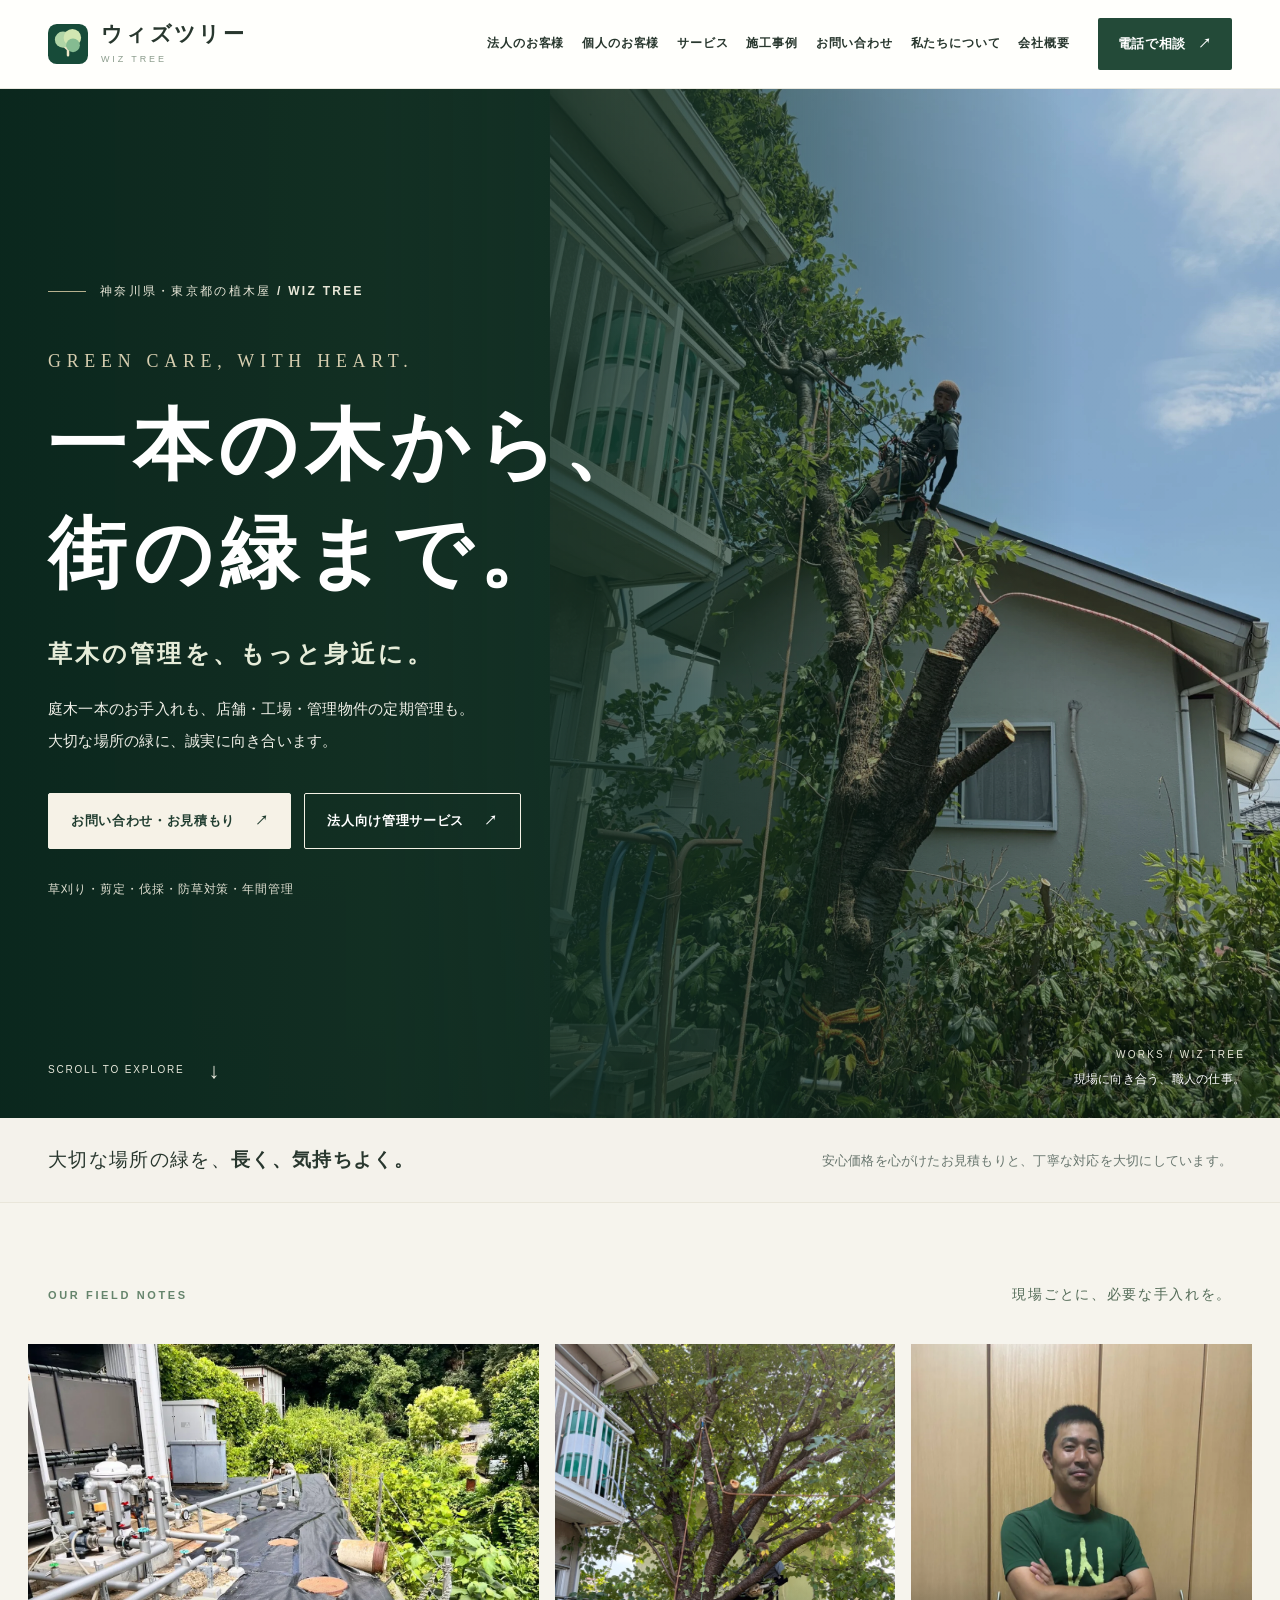
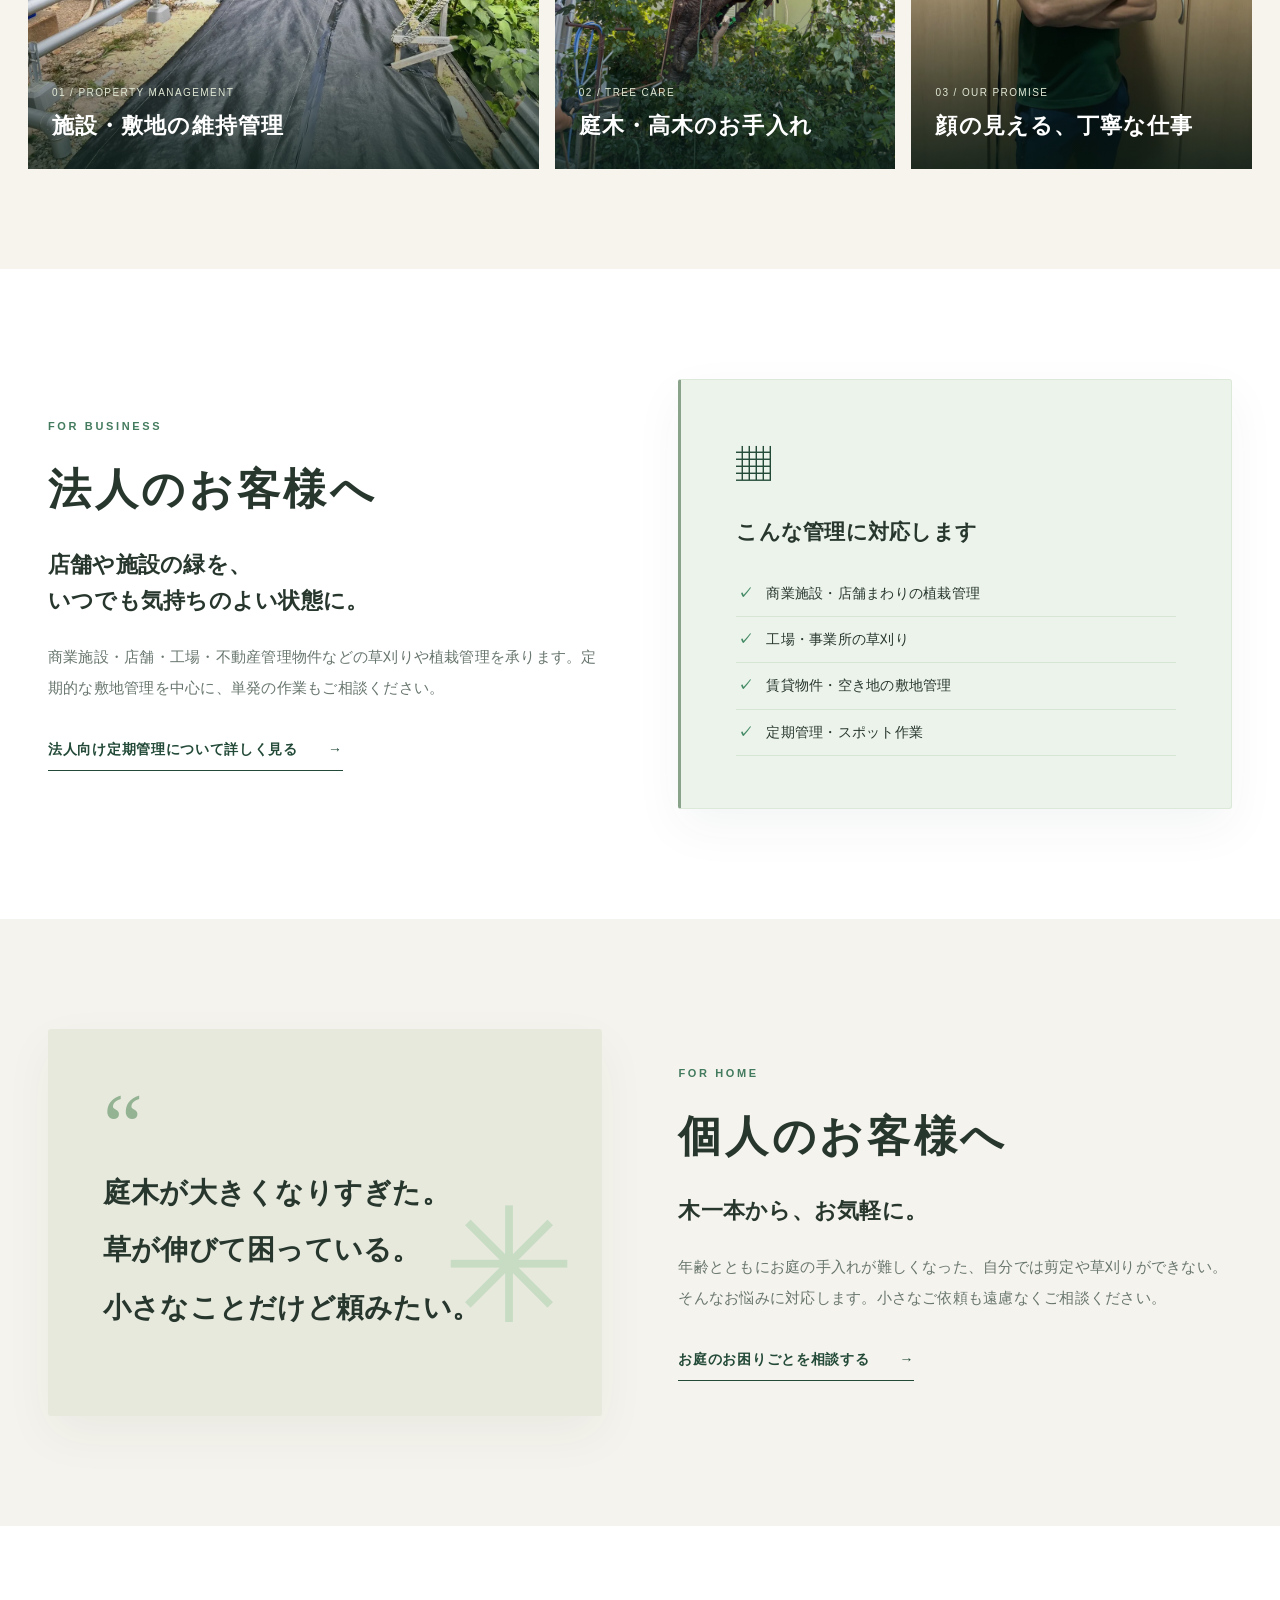
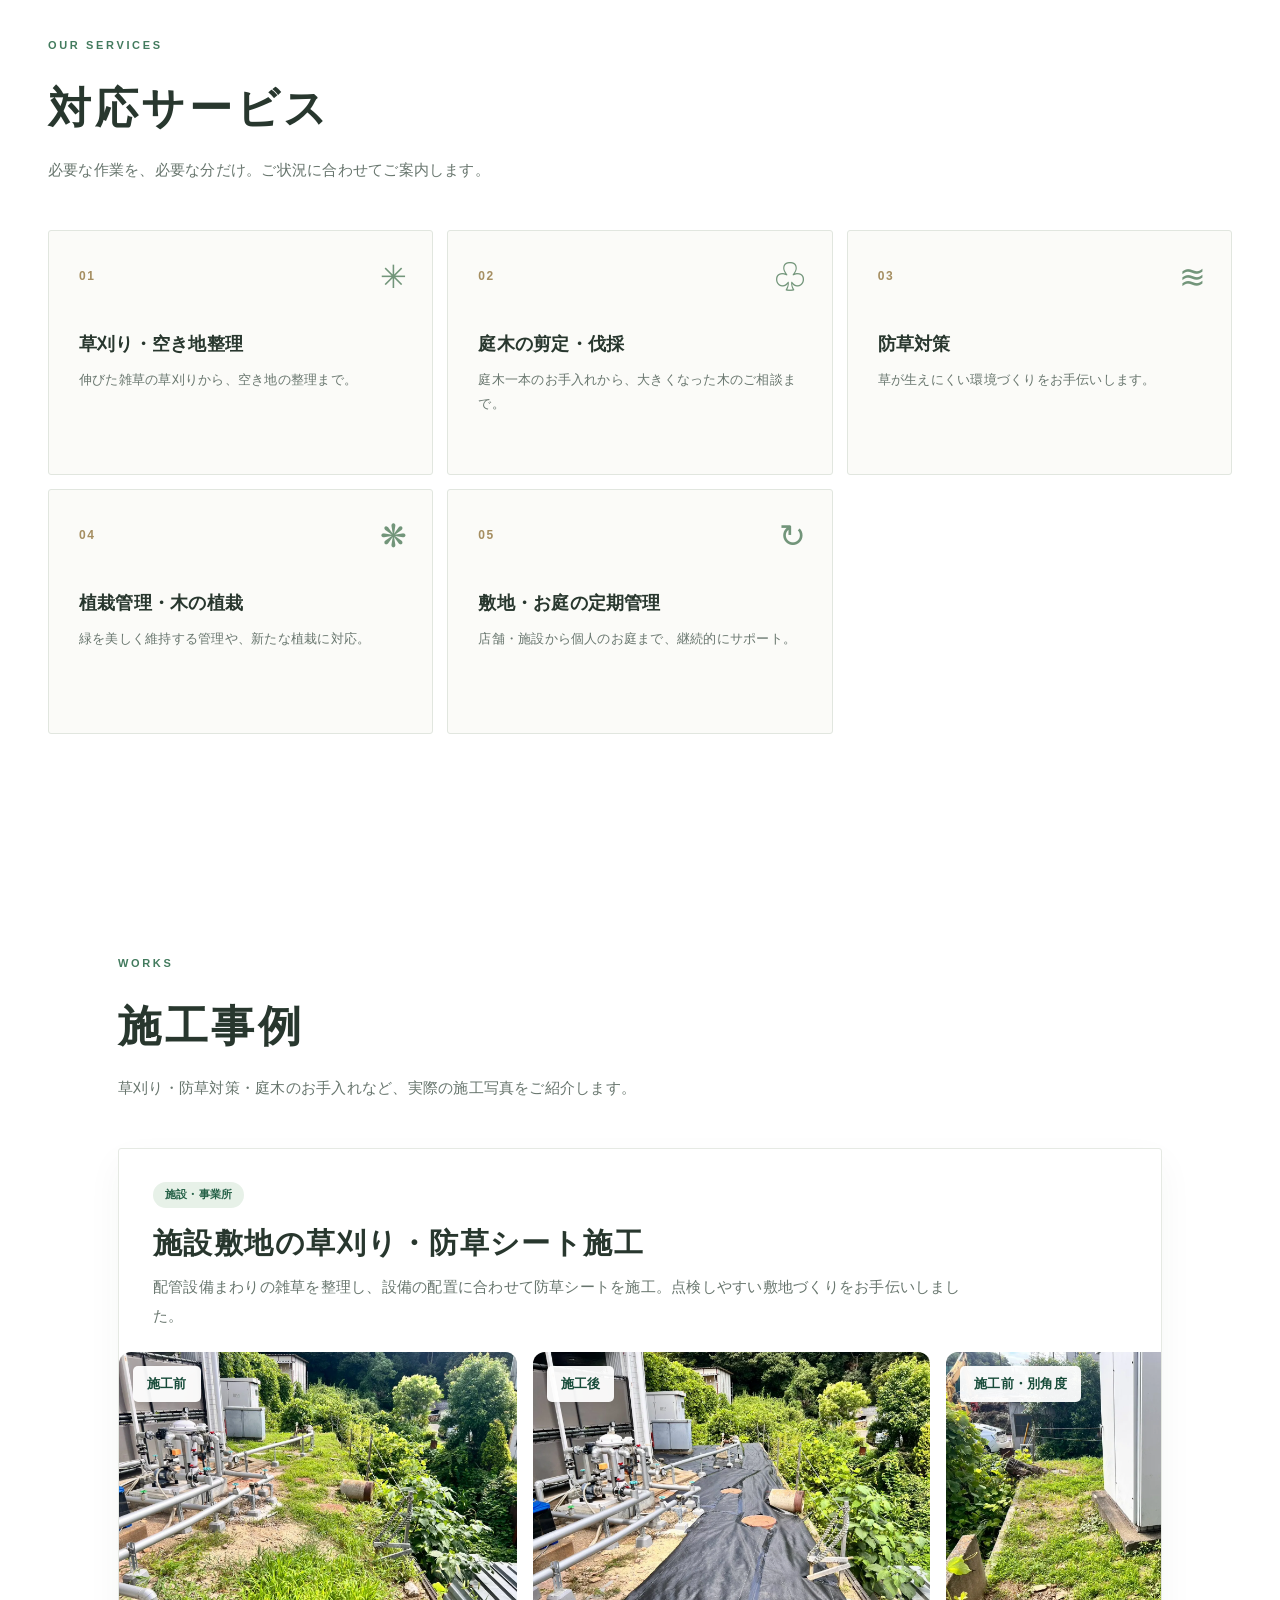
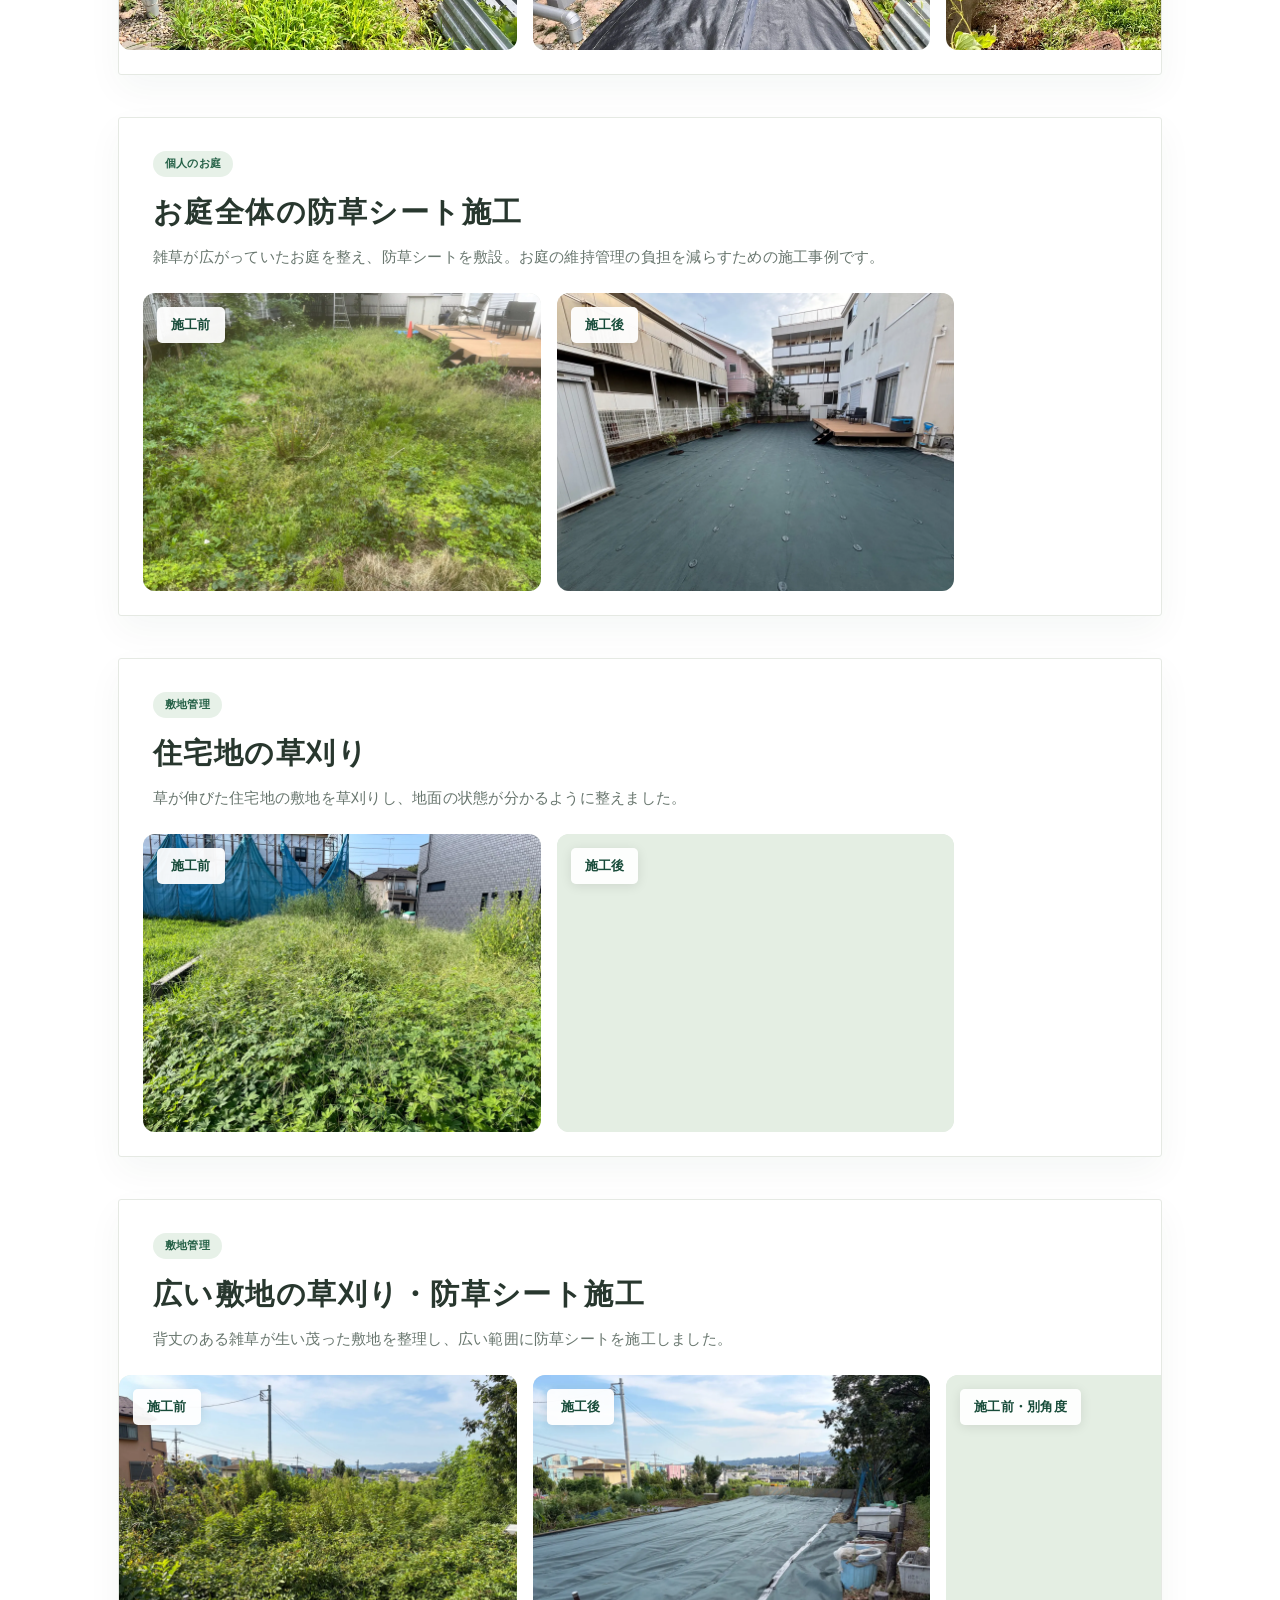
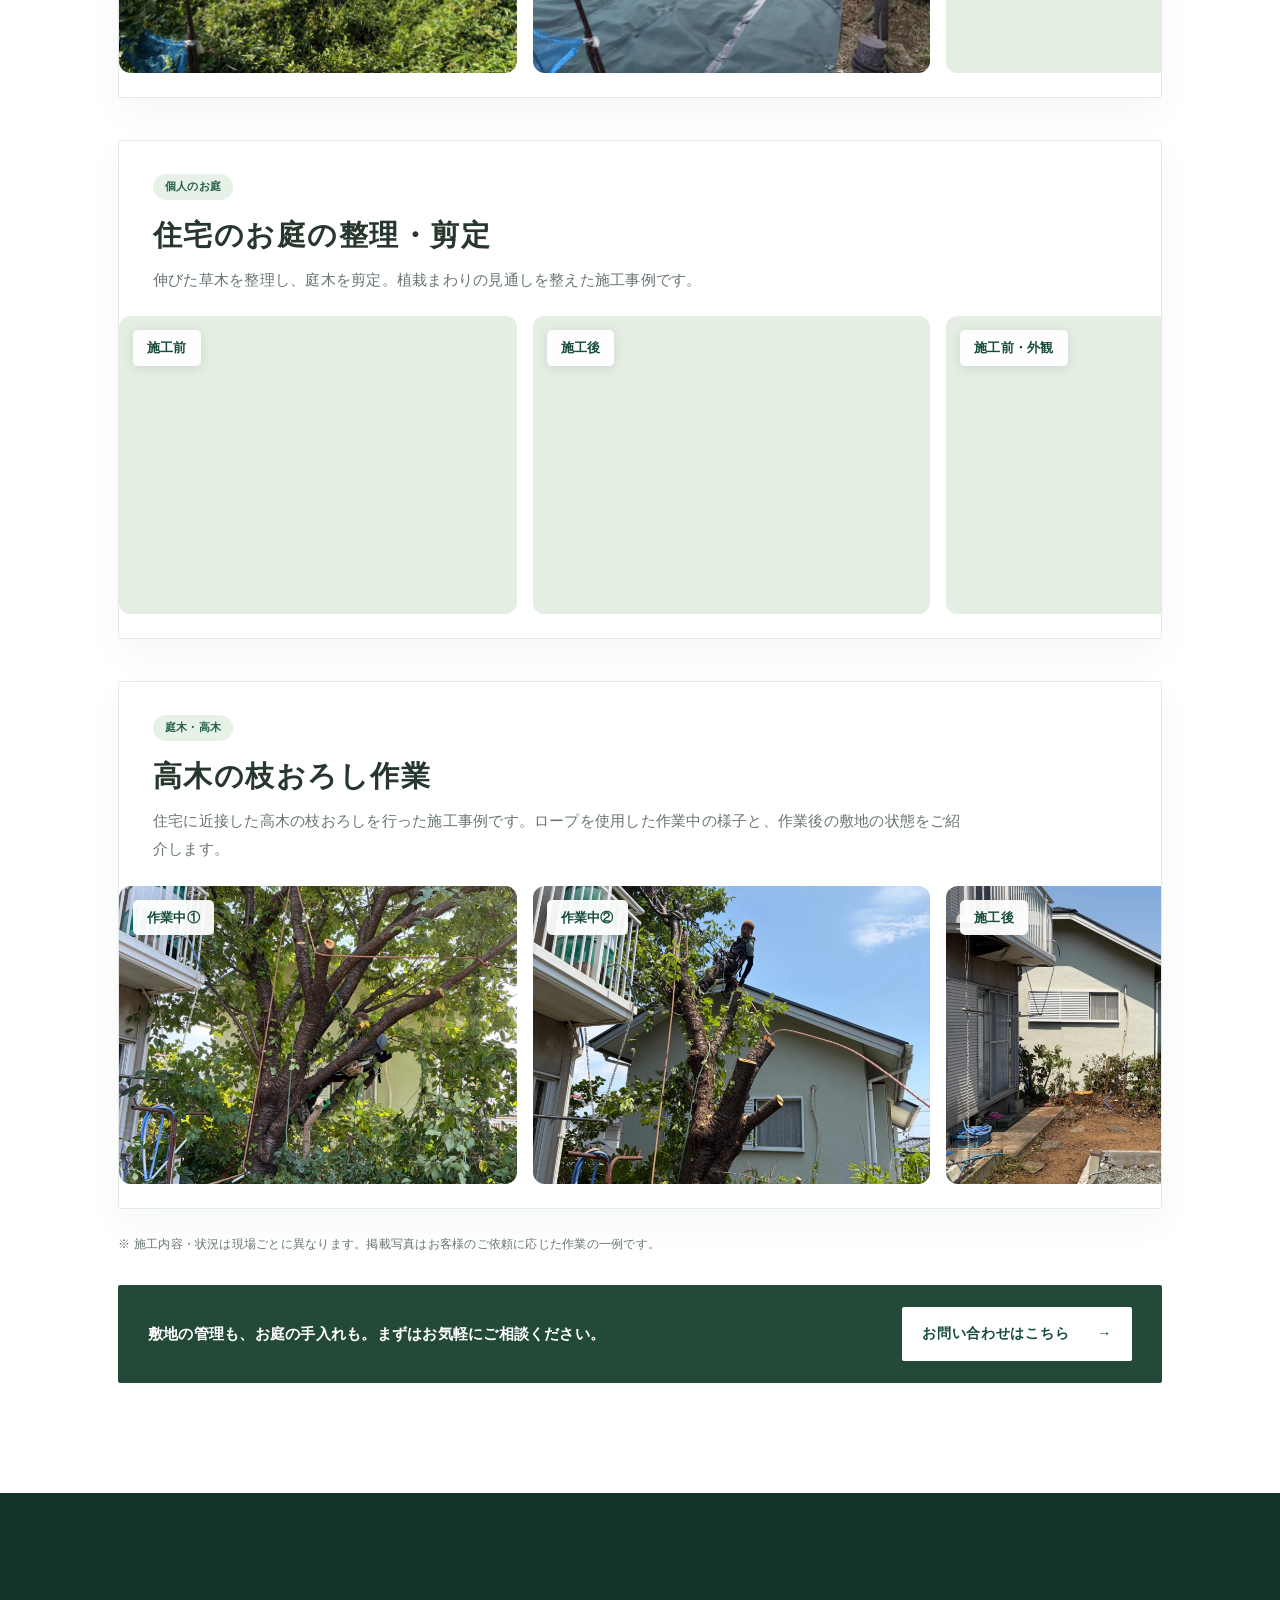
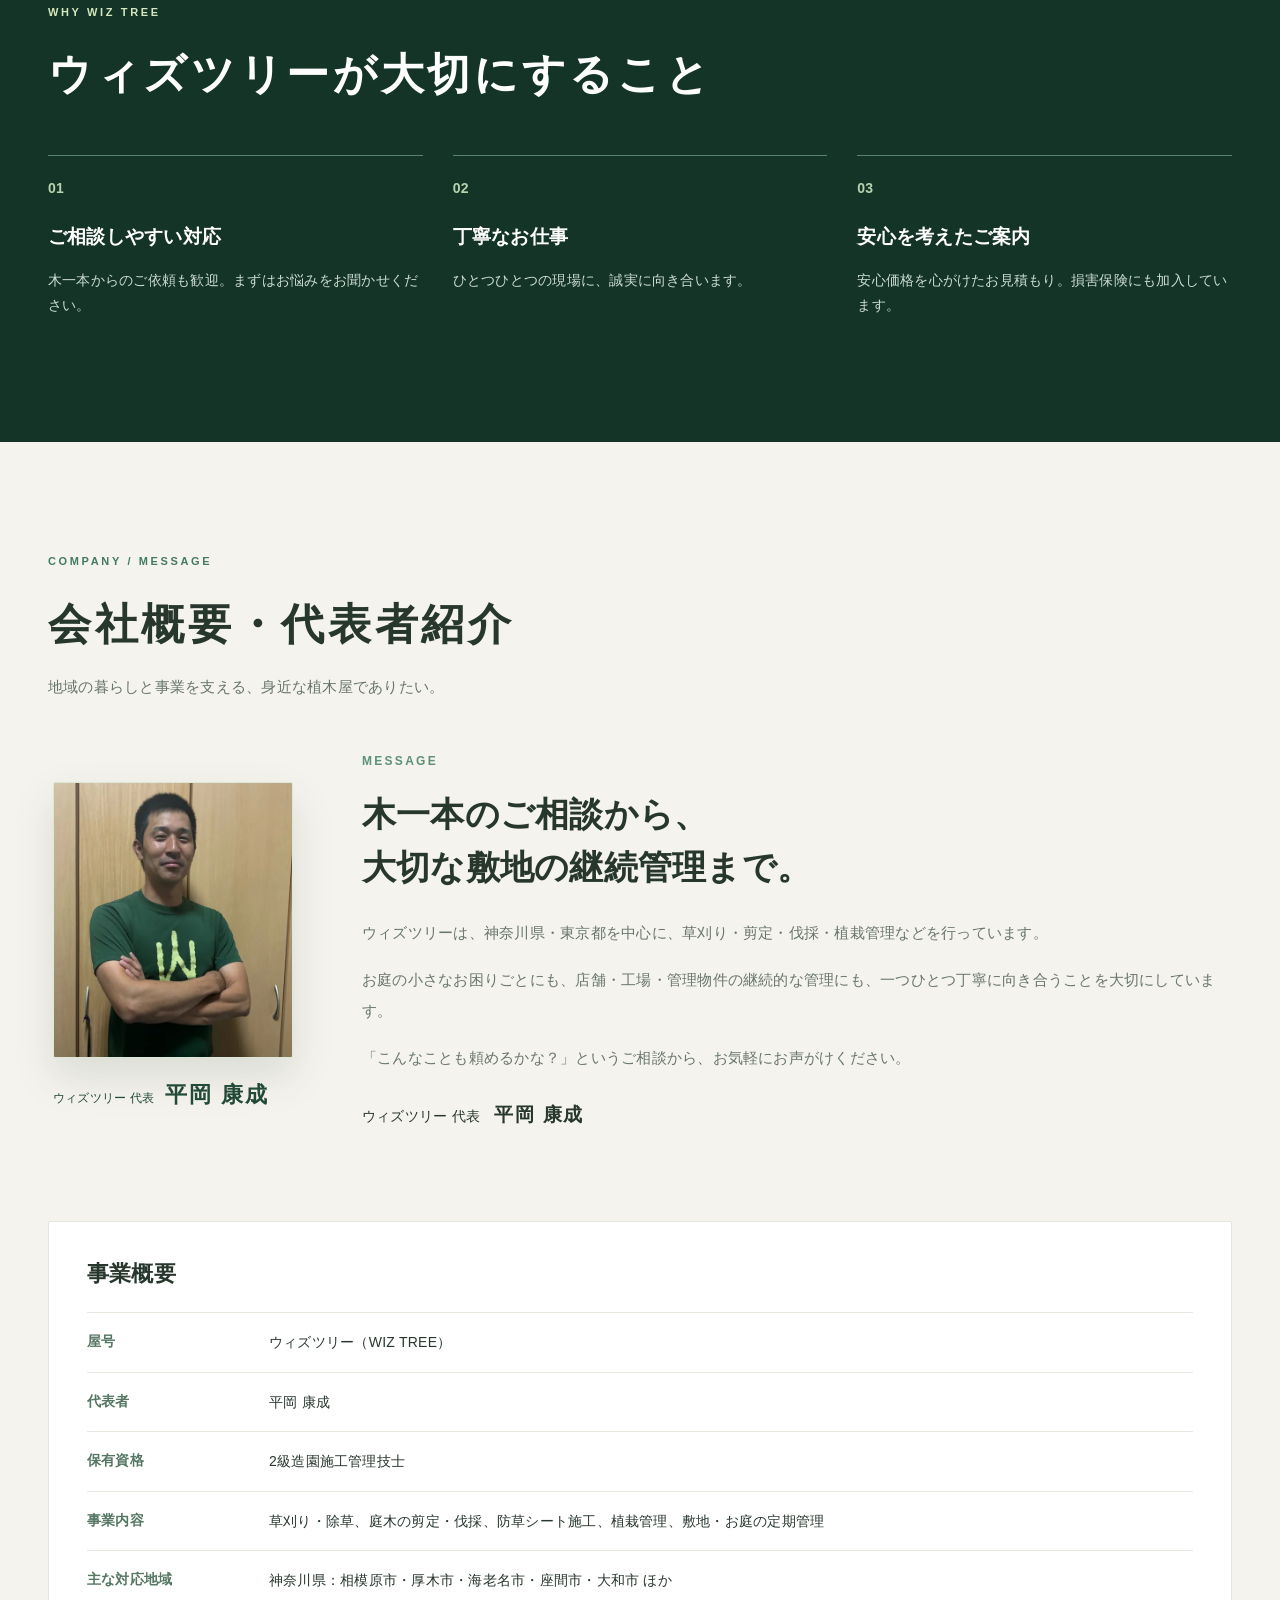
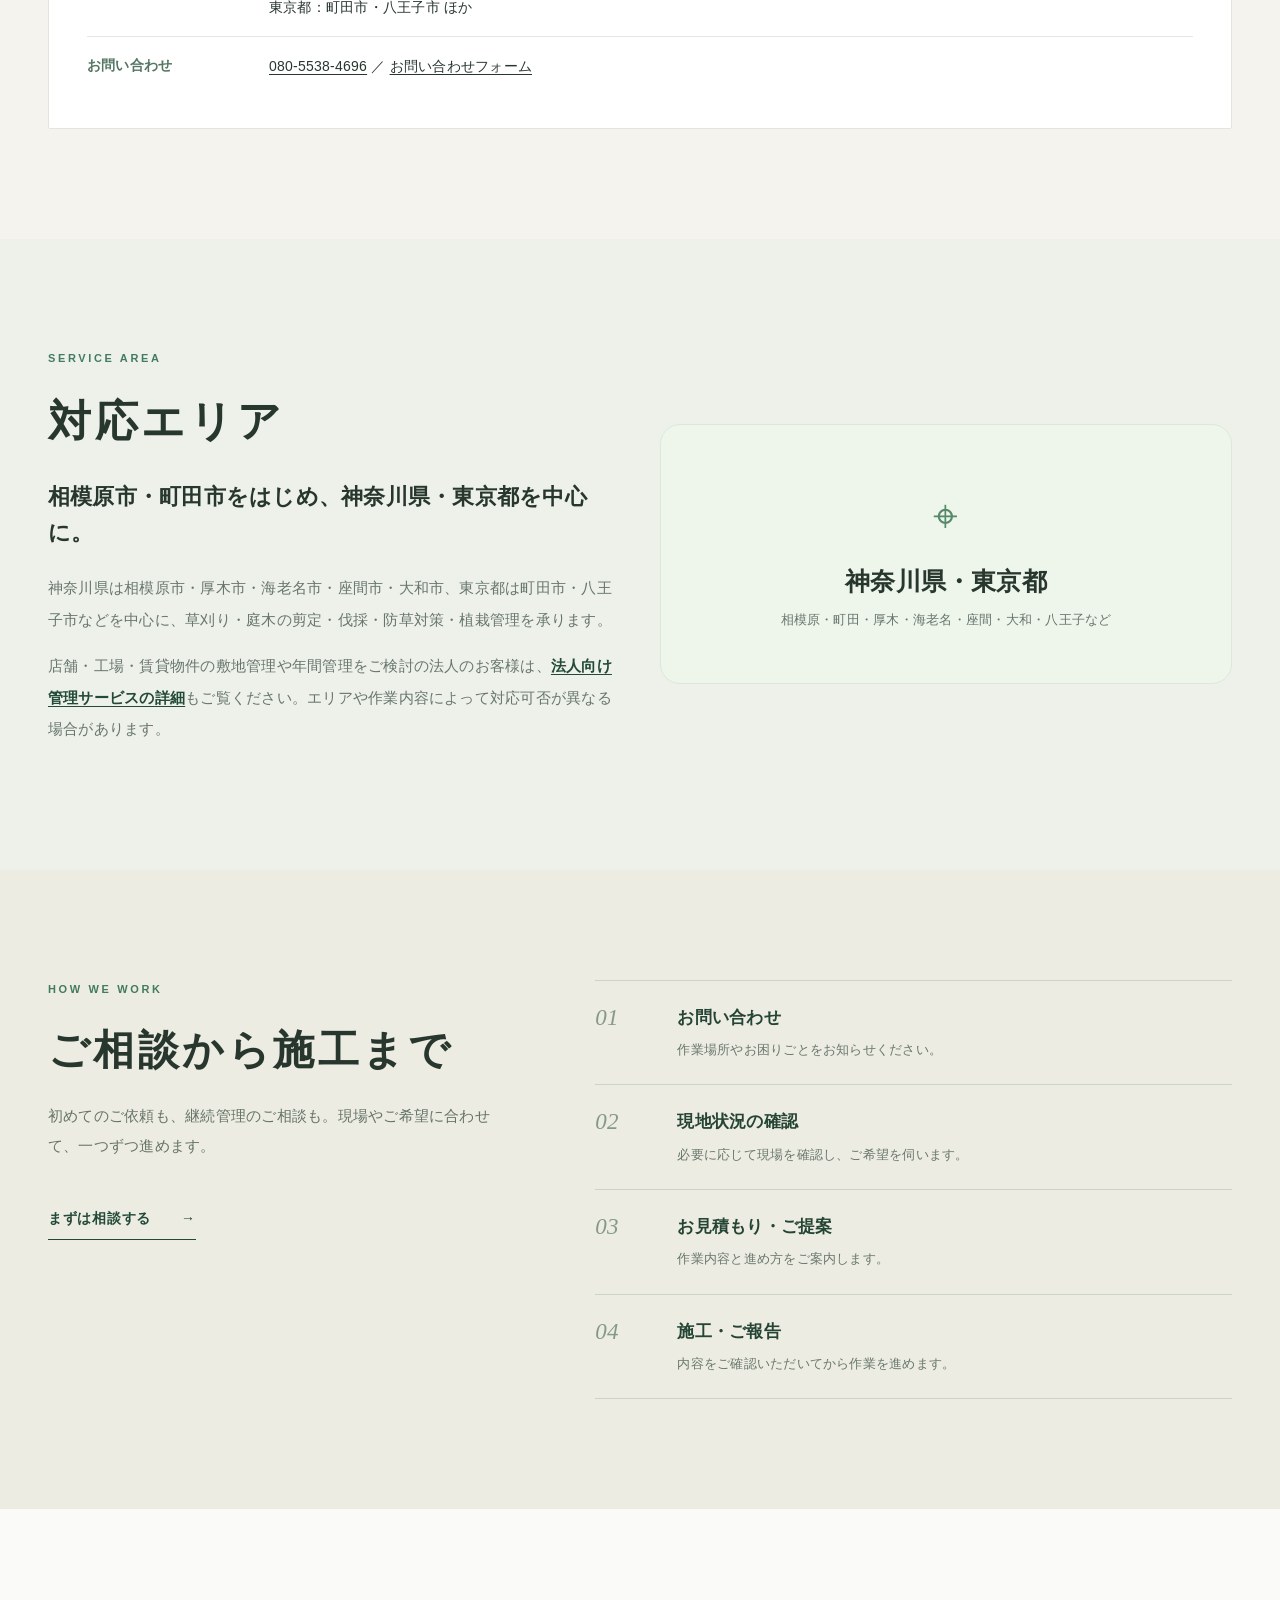
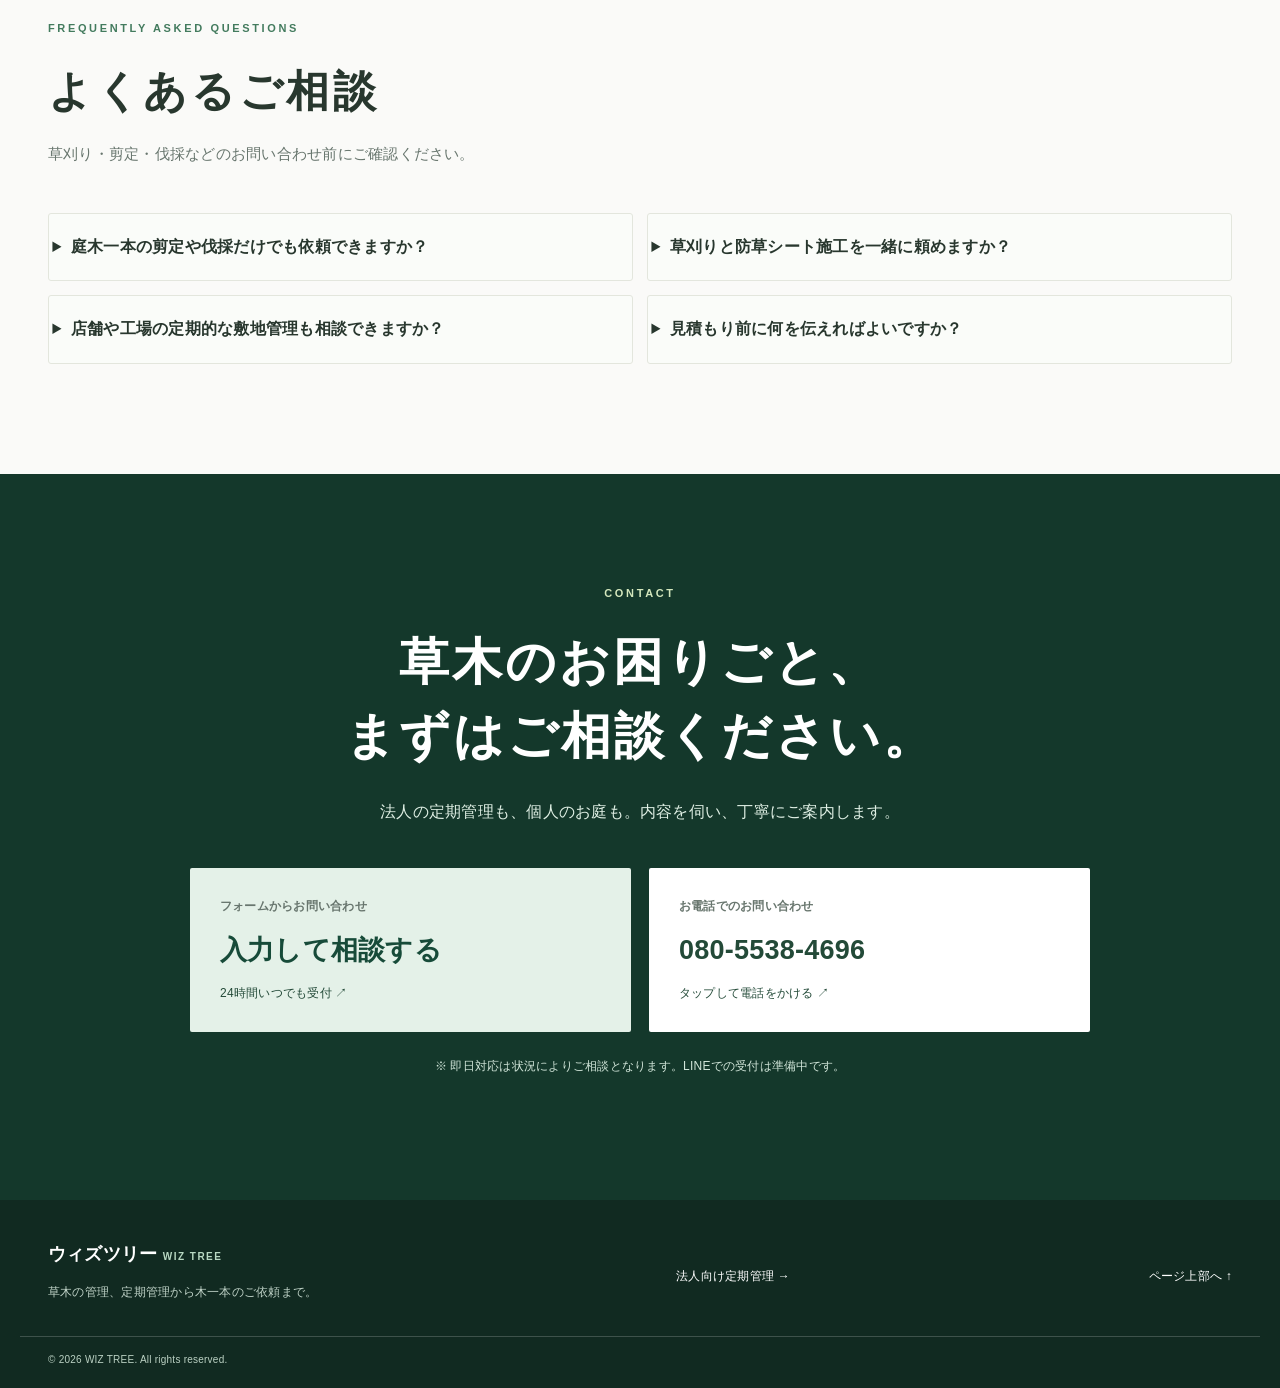
==== commit 1b857a51: "Remove direct email inquiry buttons from index.html; keep contact form and phone" ====
--- a/index.html
+++ b/index.html
@@ -120,7 +120,7 @@
             <div><dt>保有資格</dt><dd>2級造園施工管理技士</dd></div>
             <div><dt>事業内容</dt><dd>草刈り・除草、庭木の剪定・伐採、防草シート施工、植栽管理、敷地・お庭の定期管理</dd></div>
             <div><dt>主な対応地域</dt><dd>神奈川県：相模原市・厚木市・海老名市・座間市・大和市 ほか<br>東京都：町田市・八王子市 ほか</dd></div>
-            <div><dt>お問い合わせ</dt><dd><a href="tel:08055384696">080-5538-4696</a> ／ <a href="mailto:yasunari1517@gmail.com">メールはこちら</a></dd></div>
+            <div><dt>お問い合わせ</dt><dd><a href="tel:08055384696">080-5538-4696</a> ／ <a href="contact.html">お問い合わせフォーム</a></dd></div>
           </dl>
         </div>
       </div>
@@ -139,7 +139,7 @@
 <details><summary>店舗や工場の定期的な敷地管理も相談できますか？</summary><p>はい。店舗・工場・不動産管理物件などの草刈りや植栽管理に対応しています。<a href="houjin.html">法人向け定期管理サービス</a>もご覧ください。</p></details>
 <details><summary>見積もり前に何を伝えればよいですか？</summary><p>作業場所、希望する内容、庭木や敷地の状況、希望時期をお知らせください。写真があれば、状況の共有がしやすくなります。</p></details></div>
 </div></section>
-    <section class="section contact-section" id="contact"><div class="wrap contact-inner"><p class="eyebrow light">CONTACT</p><h2>草木のお困りごと、<br>まずはご相談ください。</h2><p>法人の定期管理も、個人のお庭も。内容を伺い、丁寧にご案内します。</p><div class="contact-buttons"><a class="contact-option inquiry-link-option" href="contact.html"><span class="contact-type">フォームからお問い合わせ</span><strong>入力して相談する</strong><span>24時間いつでも受付 ↗</span></a><a class="contact-option" href="tel:08055384696"><span class="contact-type">お電話でのお問い合わせ</span><strong>080-5538-4696</strong><span>タップして電話をかける ↗</span></a><a class="contact-option" href="mailto:yasunari1517@gmail.com?subject=%E3%82%A6%E3%82%A3%E3%82%BA%E3%83%84%E3%83%AA%E3%83%BC%E3%81%B8%E3%81%AE%E3%81%8A%E5%95%8F%E3%81%84%E5%90%88%E3%82%8F%E3%81%9B"><span class="contact-type">メールでのお問い合わせ</span><strong class="email-text">yasunari1517@gmail.com</strong><span>メールを作成する ↗</span></a></div><p class="contact-footnote">※ 即日対応は状況によりご相談となります。LINEでの受付は準備中です。</p></div></section>
+    <section class="section contact-section" id="contact"><div class="wrap contact-inner"><p class="eyebrow light">CONTACT</p><h2>草木のお困りごと、<br>まずはご相談ください。</h2><p>法人の定期管理も、個人のお庭も。内容を伺い、丁寧にご案内します。</p><div class="contact-buttons"><a class="contact-option inquiry-link-option" href="contact.html"><span class="contact-type">フォームからお問い合わせ</span><strong>入力して相談する</strong><span>24時間いつでも受付 ↗</span></a><a class="contact-option" href="tel:08055384696"><span class="contact-type">お電話でのお問い合わせ</span><strong>080-5538-4696</strong><span>タップして電話をかける ↗</span></a></div><p class="contact-footnote">※ 即日対応は状況によりご相談となります。LINEでの受付は準備中です。</p></div></section>
   </main>
   <footer class="footer"><div class="wrap footer-inner"><div><strong>ウィズツリー <small>WIZ TREE</small></strong><p>草木の管理、定期管理から木一本のご依頼まで。</p></div><a href="houjin.html">法人向け定期管理 →</a><a href="#top">ページ上部へ ↑</a></div><div class="wrap copyright"><small>© <span id="year">2026</span> WIZ TREE. All rights reserved.</small></div></footer>
   <script src="script.js" defer></script>
--- a/styles.css
+++ b/styles.css
@@ -295,3 +295,162 @@
 .inquiry-link-option strong{color:#174b39}
 @media(max-width:900px){.inquiry-layout{grid-template-columns:1fr}.inquiry-aside-card{max-width:none}}
 @media(max-width:720px){.inquiry-section{padding-top:48px;padding-bottom:62px}.inquiry-form-panel{padding:24px 18px}.inquiry-heading{margin-bottom:22px}}
+
+/* WIZ TREE — editorial renewal 2026 */
+:root{--green:#234a38;--deep:#153428;--mint:#e9eee5;--cream:#f5f3ed;--text:#28372e;--muted:#68766e;--line:#e3e6dd;--gold:#c4a779}
+html{scroll-padding-top:90px}
+body{letter-spacing:.015em;background:#fff}
+.wrap{max-width:1240px}
+.site-header{background:rgba(255,255,252,.97);border-bottom:1px solid #e8e8df;backdrop-filter:blur(12px);box-shadow:none}
+.header-inner{min-height:88px}
+.brand{gap:13px}
+.brand strong{font-family:"Yu Mincho","Hiragino Mincho ProN",serif;font-size:21px;letter-spacing:.11em;font-weight:700}
+.brand small{font-size:9px;letter-spacing:.32em;color:#8b9c8c}
+.desktop-nav{gap:clamp(12px,1.4vw,25px);font-size:12px;letter-spacing:.07em}
+.header-contact{background:#234a38;border-radius:2px;padding:14px 20px;letter-spacing:.05em}
+.section{padding-top:110px;padding-bottom:110px}
+.section-heading{margin-bottom:44px}
+.eyebrow{font-size:11px!important;letter-spacing:.24em!important;font-weight:750}
+.section h2,.section-heading h2{font-family:"Yu Mincho","Hiragino Mincho ProN","Noto Serif JP",serif;letter-spacing:.085em;line-height:1.48}
+.section-lead{font-family:"Yu Mincho","Hiragino Mincho ProN",serif;line-height:1.65}
+.section-soft{background:#f5f3ed}
+.btn,.text-link{letter-spacing:.05em}
+.btn{border-radius:2px!important}
+.feature-card,.service-card,.case-card,.faq-grid details{border-radius:3px!important}
+.feature-card{box-shadow:0 18px 50px rgba(18,52,36,.05)}
+/* Photographic landing */
+.hero.hero-editorial{background:#142e25!important;min-height:min(790px,calc(100svh - 88px));position:relative;display:flex;align-items:stretch;isolation:isolate;overflow:hidden;padding:0!important}
+.hero-editorial .hero-photo-panel{position:absolute;z-index:-3;inset:0 0 0 43%;width:57%;overflow:hidden}
+.hero-editorial .hero-photo-panel img{width:100%;height:100%;object-fit:cover;object-position:center 34%;filter:saturate(.88) contrast(1.02)}
+.hero-editorial .hero-shade{position:absolute;inset:0;z-index:-2;background:linear-gradient(90deg,rgba(11,39,29,.98) 0%,rgba(18,47,35,.96) 30%,rgba(19,48,36,.73) 52%,rgba(12,37,27,.16) 84%),linear-gradient(0deg,rgba(8,26,19,.48),transparent 35%)}
+.hero-editorial .hero-editorial-inner{min-height:inherit;position:relative;width:100%;display:flex;align-items:center;padding-block:104px 116px}
+.hero-editorial .hero-content{max-width:760px;width:100%;color:white;position:relative;z-index:2}
+.hero-editorial .hero-topline{display:flex;gap:14px;align-items:center;letter-spacing:.19em;font-size:12px;font-weight:550;color:#e8e7d8;margin:0 0 45px}
+.hero-editorial .hero-topline-mark{width:38px;height:1px;background:#b6b18f;display:inline-block}
+.hero-editorial .hero-english{font:500 clamp(12px,1.4vw,18px)/1.5 Georgia,serif;letter-spacing:.32em;color:#d7ceb0;margin:0 0 18px}
+.hero-editorial h1{font-family:"Yu Mincho","Hiragino Mincho ProN","Noto Serif JP",serif;font-size:clamp(44px,6.1vw,84px)!important;line-height:1.38!important;letter-spacing:.09em!important;color:white;margin:0 0 24px;font-weight:600}
+.hero-editorial h1 em{font-style:normal!important;color:#fff!important}
+.hero-editorial .hero-lead{font-size:clamp(19px,2vw,24px);font-weight:650;letter-spacing:.13em;color:#e6ecd9;margin:0 0 18px}
+.hero-editorial .hero-text{font-size:15px;line-height:2.15;color:#f1f1e9;max-width:630px;margin:0 0 35px}
+.hero-editorial .actions{display:flex;flex-wrap:wrap;gap:13px}
+.hero-editorial .btn{border:1px solid #f5f2e6!important;min-height:56px;display:inline-flex;align-items:center;gap:20px;font-size:13px;font-weight:700;padding:14px 22px}
+.hero-editorial .btn-light{background:#f6f2e7!important;color:#203d30!important}
+.hero-editorial .btn-outline{background:transparent!important;color:#fff!important}
+.hero-editorial .hero-note{margin-top:30px;font-size:12px;color:#dfdfd1;letter-spacing:.08em}
+.hero-editorial .hero-scroll-cue{position:absolute;bottom:28px;left:28px;z-index:2;font-size:10px;letter-spacing:.18em;color:#e7e8db;display:flex;align-items:center;gap:24px}
+.hero-editorial .hero-scroll-cue span{font-size:22px}
+.hero-editorial .hero-image-caption{position:absolute;bottom:28px;right:35px;z-index:2;color:#fff;display:grid;gap:5px;text-align:right;font-size:12px;text-shadow:0 1px 8px #111a}
+.hero-editorial .hero-image-caption span:first-child{font-size:10px;letter-spacing:.22em;color:#e4e4d6}
+.intro.strip{background:#f4f2eb;border-bottom:1px solid #e9e6da}
+.intro .intro-inner{padding-block:25px;gap:20px}
+.intro .intro-inner p:first-child{font-family:"Yu Mincho","Hiragino Mincho ProN",serif;font-size:19px;letter-spacing:.07em}
+/* Photographic visual stories */
+.photo-story{background:#f6f4ed;padding:65px 0 100px}
+.photo-story-head{display:flex;align-items:baseline;justify-content:space-between;gap:15px;margin-bottom:22px}
+.photo-story-head span{font-size:11px;letter-spacing:.24em;color:#65846c;font-weight:700}
+.photo-story-head p{font-size:14px;letter-spacing:.12em;color:#536b57}
+.photo-story-grid{display:grid;grid-template-columns:1.5fr 1fr 1fr;gap:16px;max-width:1360px;margin:0 auto;padding-inline:28px}
+.photo-story-item{position:relative;overflow:hidden;margin:0;aspect-ratio:4/5;background:#d7e0d6}
+.photo-story-main{aspect-ratio:auto}
+.photo-story-item img{height:100%;width:100%;object-fit:cover;transition:transform .5s ease}
+.photo-story-item:nth-child(2) img{object-position:48% 32%}
+.photo-story-item:nth-child(3) img{object-position:50% 25%}
+.photo-story-item:hover img{transform:scale(1.035)}
+.photo-story-item:after{content:"";position:absolute;inset:0;background:linear-gradient(0deg,rgba(8,27,20,.77),transparent 44%);pointer-events:none}
+.photo-story-item figcaption{position:absolute;z-index:1;color:#fff;left:24px;right:20px;bottom:23px;display:grid;gap:5px}
+.photo-story-item figcaption small{font-size:10px;letter-spacing:.14em;color:#e1e8d5}
+.photo-story-item figcaption strong{font-family:"Yu Mincho","Hiragino Mincho ProN",serif;font-size:clamp(16px,1.7vw,22px);letter-spacing:.05em}
+/* Services and editorial blocks */
+#business .split,#personal .split{gap:clamp(38px,6vw,90px);align-items:center}
+#business .feature-card{border-left:3px solid #89a28a}
+#personal .feature-card{background:#e7e9dd}
+.service-grid{gap:14px}
+.service-card{background:#fbfbf8;border:1px solid #e1e6df;transition:transform .25s ease,box-shadow .25s ease;min-height:245px}
+.service-card:hover{transform:translateY(-4px);box-shadow:0 18px 36px #163b2b10}
+.service-card .service-num{color:#a58e61}
+.service-card .service-symbol{color:#72957a}
+.section-works{background:#fff}
+.works-list{gap:42px}
+.case-card{border:1px solid #e5e9e3!important;box-shadow:0 14px 36px #1c43310b;overflow:hidden}
+.case-heading h3{font-family:"Yu Mincho","Hiragino Mincho ProN",serif;letter-spacing:.05em}
+.case-photos{scrollbar-color:#a4b6a4 #e9eee8}
+.case-image img{border-radius:2px}
+.works-cta{border-radius:2px!important}
+.company-section{background:#f5f3ed!important}
+.company-portrait-frame{border-radius:2px!important;box-shadow:0 18px 42px #153f3020}
+.company-message h3{font-family:"Yu Mincho","Hiragino Mincho ProN",serif!important;line-height:1.55}
+.company-details{background:#fff;border-radius:2px!important}
+.area-section{background:#edf1e9}
+.faq-section{background:#fafaf8}
+.contact-section{background:#14382b!important}
+.contact-section h2{font-family:"Yu Mincho","Hiragino Mincho ProN",serif!important;letter-spacing:.06em}
+.contact-option{border-radius:2px!important}
+.footer{background:#112a21!important}
+/* Editorial process */
+.editorial-flow{background:#edece3}
+.editorial-flow-inner{display:grid;grid-template-columns:.85fr 1.15fr;gap:clamp(45px,6vw,100px)}
+.editorial-flow-intro h2{font-size:clamp(30px,3.2vw,43px);margin-bottom:20px}
+.editorial-flow-intro>p:not(.eyebrow){font-size:15px;line-height:2;color:#667467;margin-bottom:27px}
+.editorial-flow-list{padding:0;margin:0;list-style:none;border-top:1px solid #cbd3c8}
+.editorial-flow-list li{display:grid;grid-template-columns:64px 1fr;gap:18px;padding:22px 0;border-bottom:1px solid #cbd3c8}
+.editorial-flow-list li>span{font:italic 23px Georgia,serif;color:#859a84;padding-top:2px}
+.editorial-flow-list h3{font-size:17px;margin:0 0 5px;color:#254534}
+.editorial-flow-list p{font-size:13px;line-height:1.85;color:#69786c;margin:0}
+.corporate-page .site-header,.inquiry-page .site-header{background:#fff}
+.corporate-page .section{padding-top:100px;padding-bottom:100px}
+.corporate-page .business-hero{background:#142c35}
+.corporate-page .business-hero h1{font-family:"Yu Mincho","Hiragino Mincho ProN",serif}
+.corporate-page .business-hero-photo{border-radius:2px;overflow:hidden}
+.corporate-page .management-grid article{border-radius:2px}
+.inquiry-page .inquiry-section{background:#f5f3ed}
+.inquiry-page .inquiry-heading h1{font-family:"Yu Mincho","Hiragino Mincho ProN",serif}
+.inquiry-page .inquiry-form-panel,.inquiry-page .inquiry-aside-card{border-radius:3px}
+@media(max-width:1000px){
+ .desktop-nav{gap:12px;font-size:11px}
+ .hero-editorial .hero-photo-panel{inset:0 0 0 35%;width:65%}
+ .hero-editorial .hero-shade{background:linear-gradient(90deg,rgba(11,39,29,.99),rgba(15,43,32,.92) 44%,rgba(15,43,32,.27))}
+ .photo-story-grid{gap:10px}
+}
+@media(max-width:800px){
+ .hero.hero-editorial{min-height:720px}
+ .hero-editorial .hero-photo-panel{inset:0;width:100%;height:100%}
+ .hero-editorial .hero-photo-panel img{object-position:57% 28%}
+ .hero-editorial .hero-shade{background:linear-gradient(90deg,rgba(11,37,27,.91),rgba(13,39,29,.66)),linear-gradient(0deg,rgba(11,39,28,.55),transparent)}
+ .hero-editorial .hero-editorial-inner{padding-block:90px 100px}
+ .hero-editorial .hero-content{max-width:650px}
+ .photo-story-grid{grid-template-columns:1.2fr 1fr;gap:10px}
+ .photo-story-main{grid-row:span 2}
+ .photo-story-item{aspect-ratio:4/3}
+ .photo-story-main{aspect-ratio:auto}
+ .editorial-flow-inner{grid-template-columns:1fr;gap:28px}
+}
+@media(max-width:600px){
+ .wrap{padding-inline:20px}
+ .header-inner{min-height:68px}
+ .brand strong{font-size:17px}
+ .header-contact{font-size:11px;padding:11px 13px}
+ .hero.hero-editorial{min-height:680px}
+ .hero-editorial .hero-editorial-inner{padding-block:85px 100px}
+ .hero-editorial .hero-topline{font-size:10px;letter-spacing:.12em;margin-bottom:36px}
+ .hero-editorial .hero-topline-mark{width:20px}
+ .hero-editorial .hero-english{font-size:11px;letter-spacing:.19em}
+ .hero-editorial h1{font-size:clamp(38px,10vw,52px)!important;letter-spacing:.04em!important}
+ .hero-editorial .hero-lead{font-size:17px;letter-spacing:.06em}
+ .hero-editorial .hero-text{font-size:13px;line-height:1.95}
+ .hero-editorial .hero-text br{display:none}
+ .hero-editorial .actions{flex-direction:column;align-items:stretch}
+ .hero-editorial .btn{justify-content:space-between;min-height:50px;font-size:12px}
+ .hero-editorial .hero-image-caption{display:none}
+ .hero-editorial .hero-scroll-cue{left:20px;bottom:18px;font-size:9px}
+ .intro .intro-inner{padding-block:22px}
+ .photo-story{padding:42px 0 55px}
+ .photo-story-head{display:block}
+ .photo-story-head p{margin:6px 0 0}
+ .photo-story-grid{display:flex;overflow-x:auto;scroll-snap-type:x mandatory;padding-inline:20px;gap:12px;scrollbar-width:thin}
+ .photo-story-item,.photo-story-main{flex:0 0 min(79vw,330px);aspect-ratio:4/5;scroll-snap-align:center}
+ .photo-story-item figcaption{left:18px;bottom:18px}
+ .section{padding-top:72px;padding-bottom:72px}
+ .editorial-flow-list li{grid-template-columns:42px 1fr;gap:10px}
+ .corporate-page .section{padding-top:70px;padding-bottom:70px}
+}
+@media(prefers-reduced-motion:reduce){.photo-story-item img,.service-card{transition:none}.photo-story-item:hover img{transform:none}.service-card:hover{transform:none}}
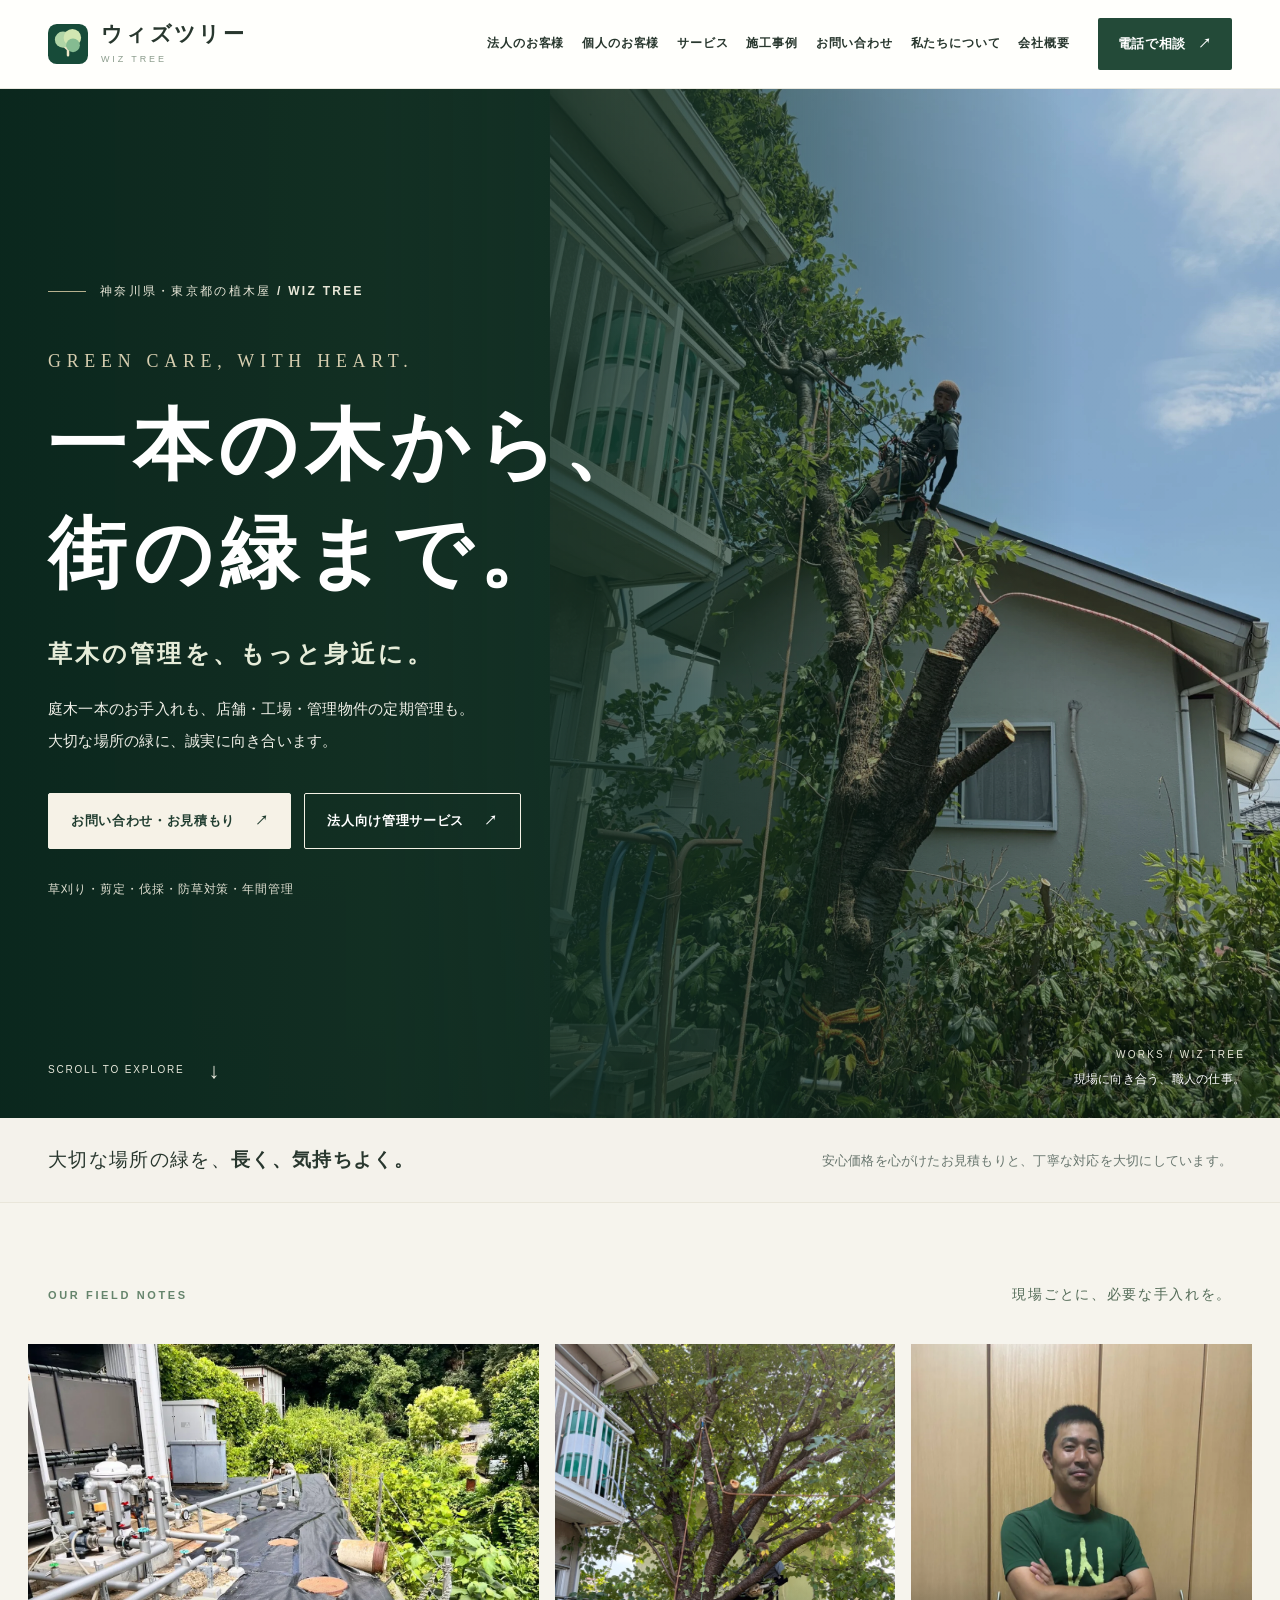
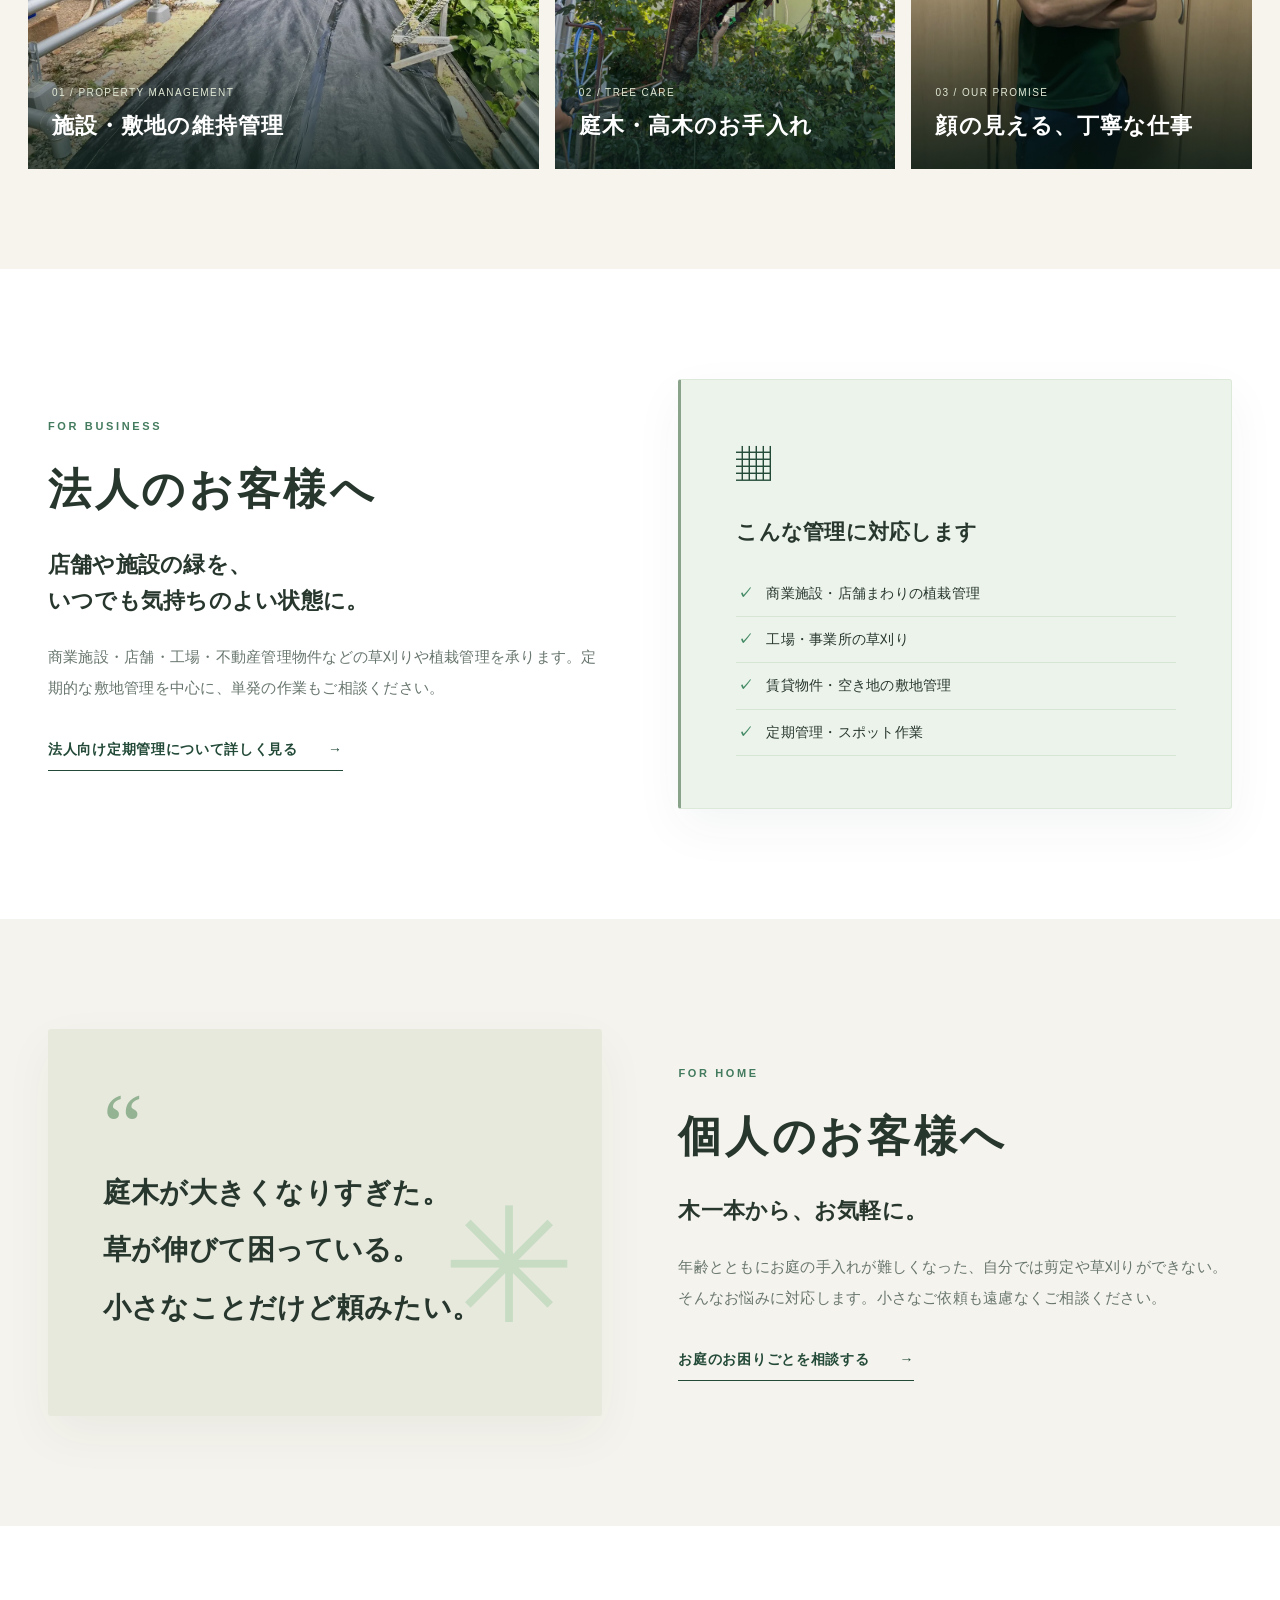
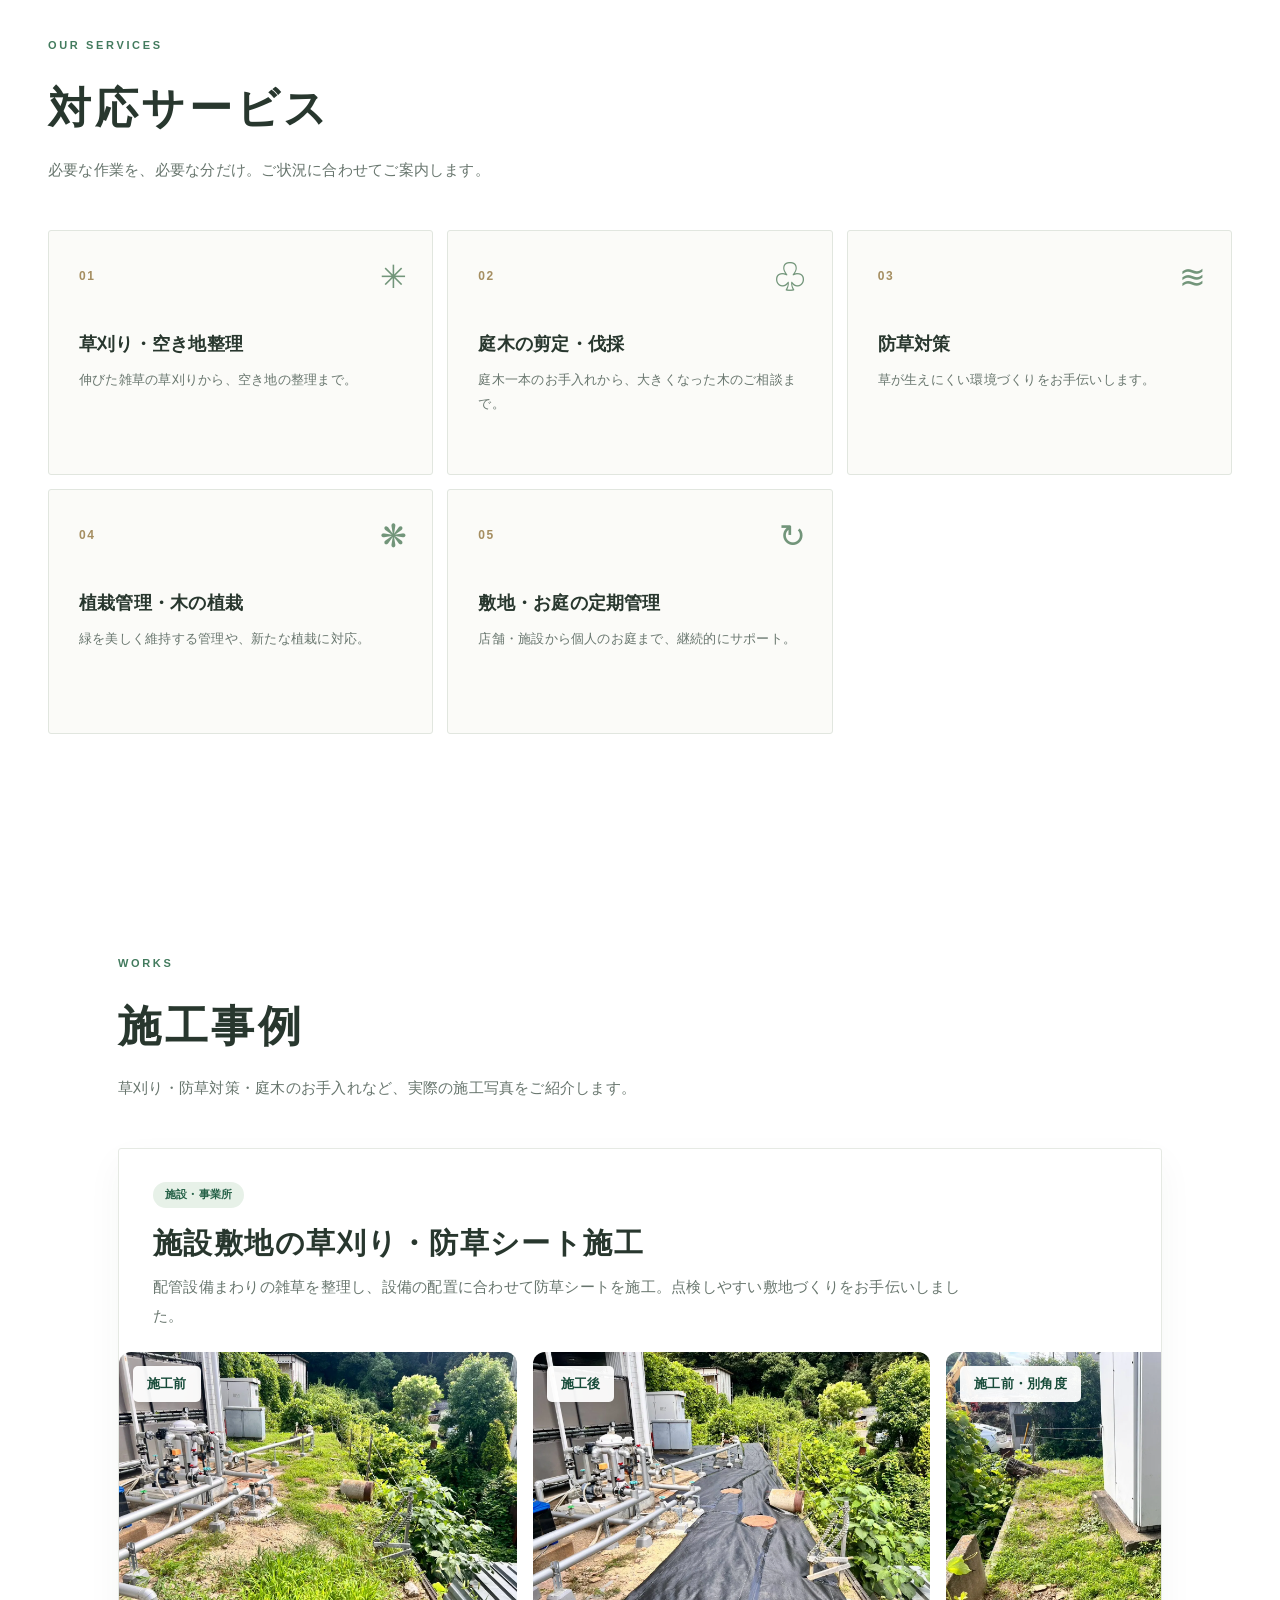
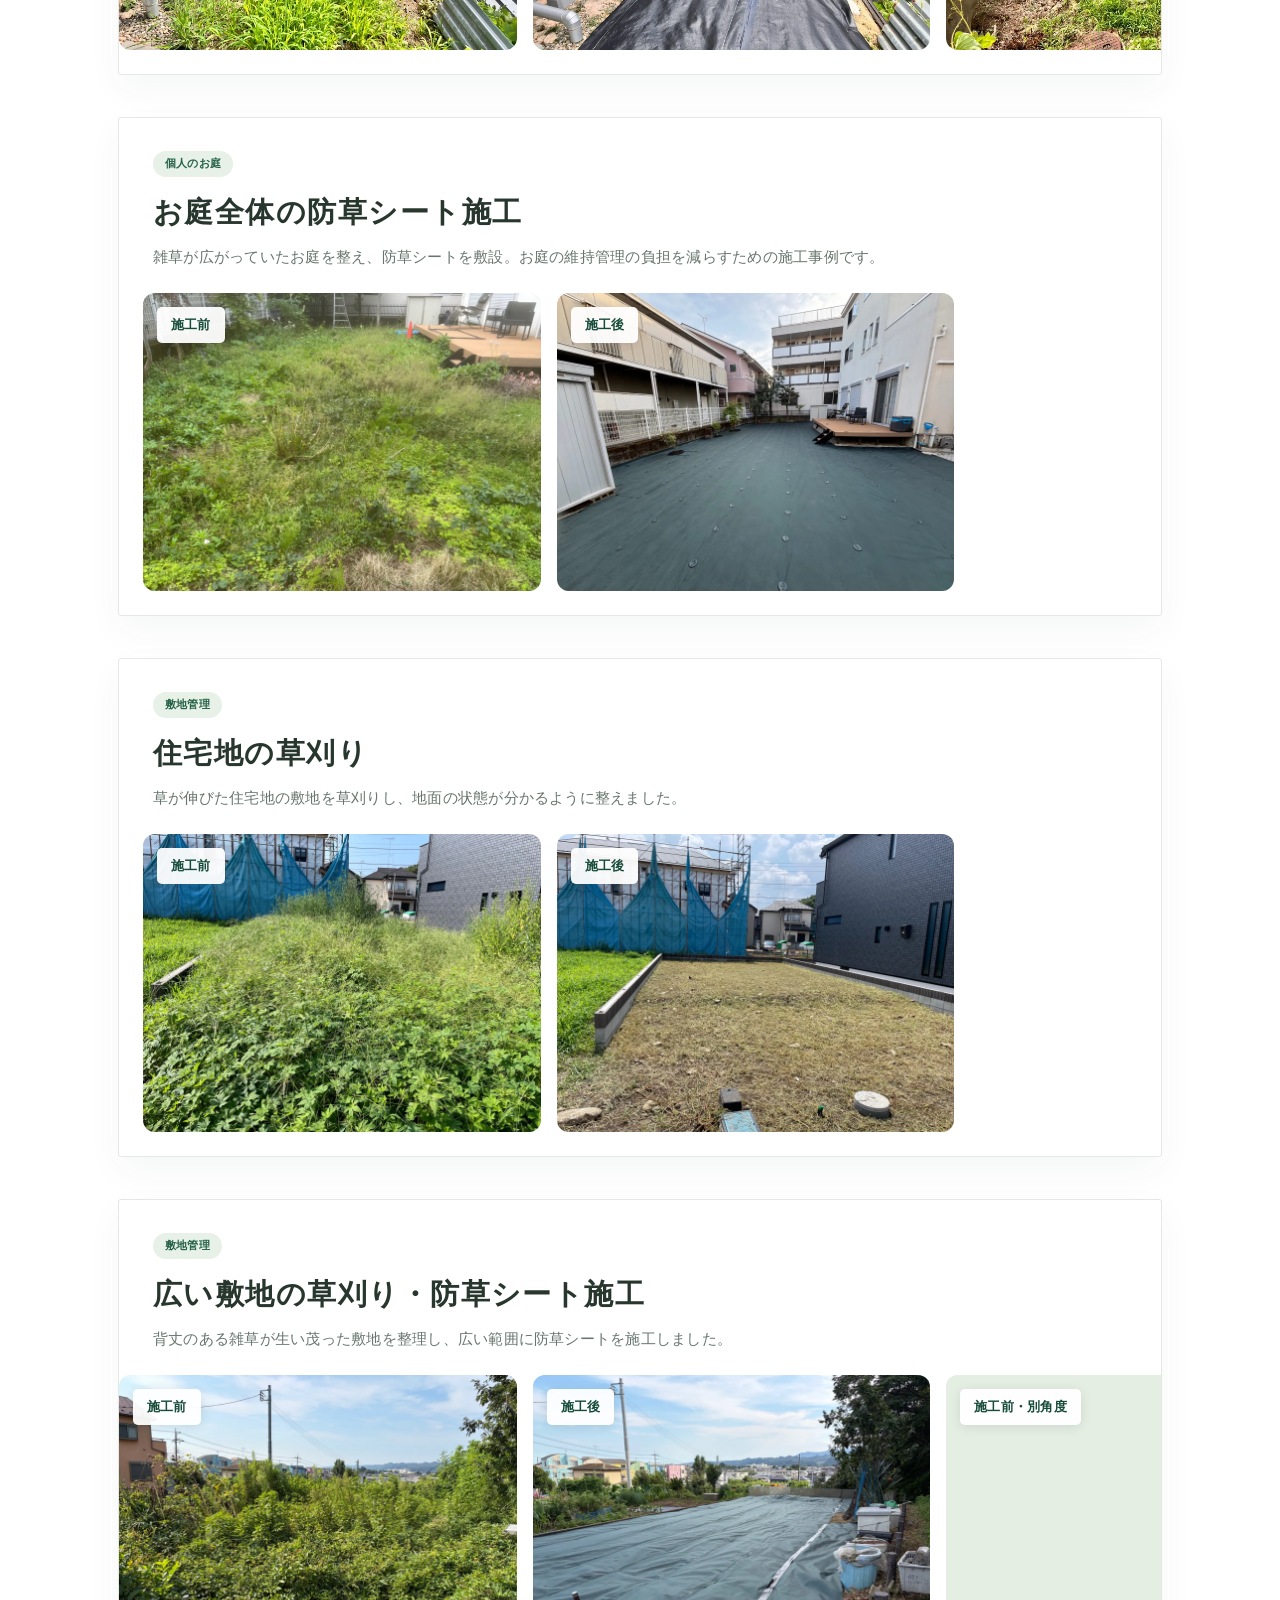
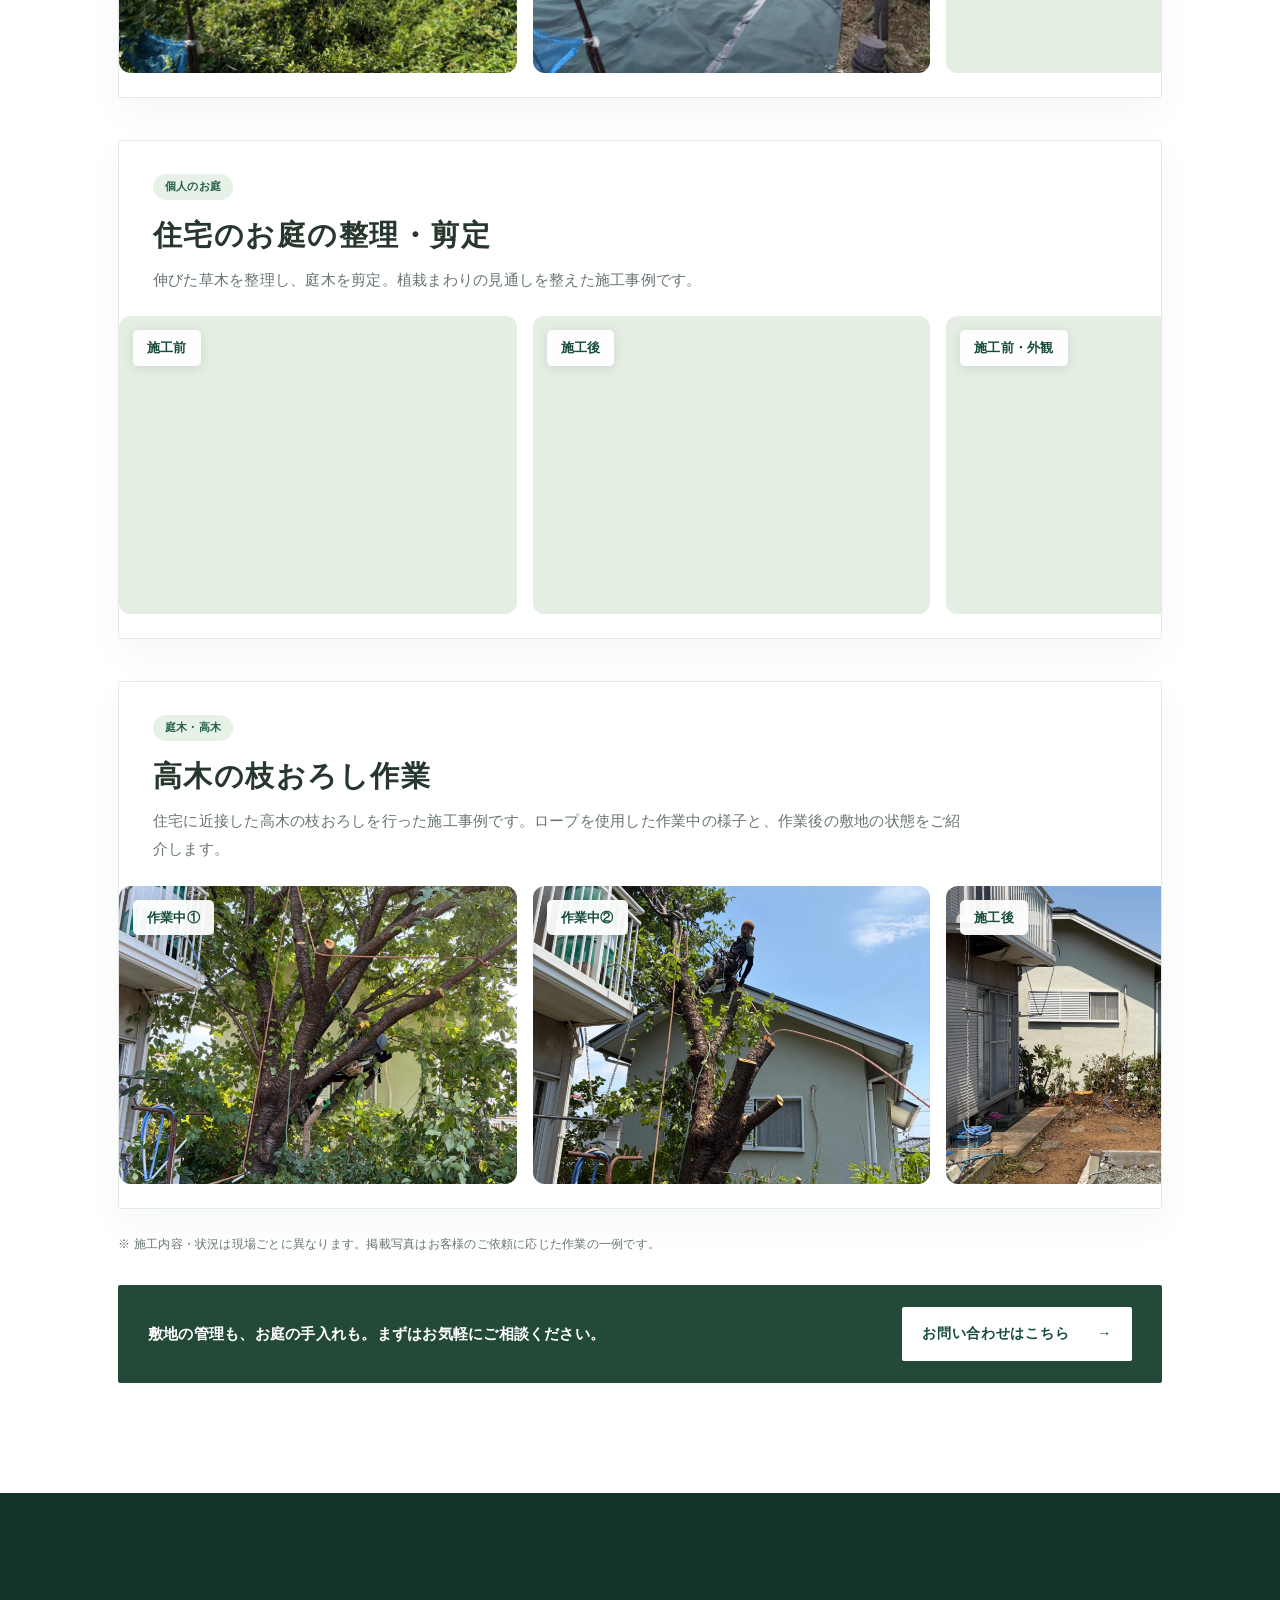
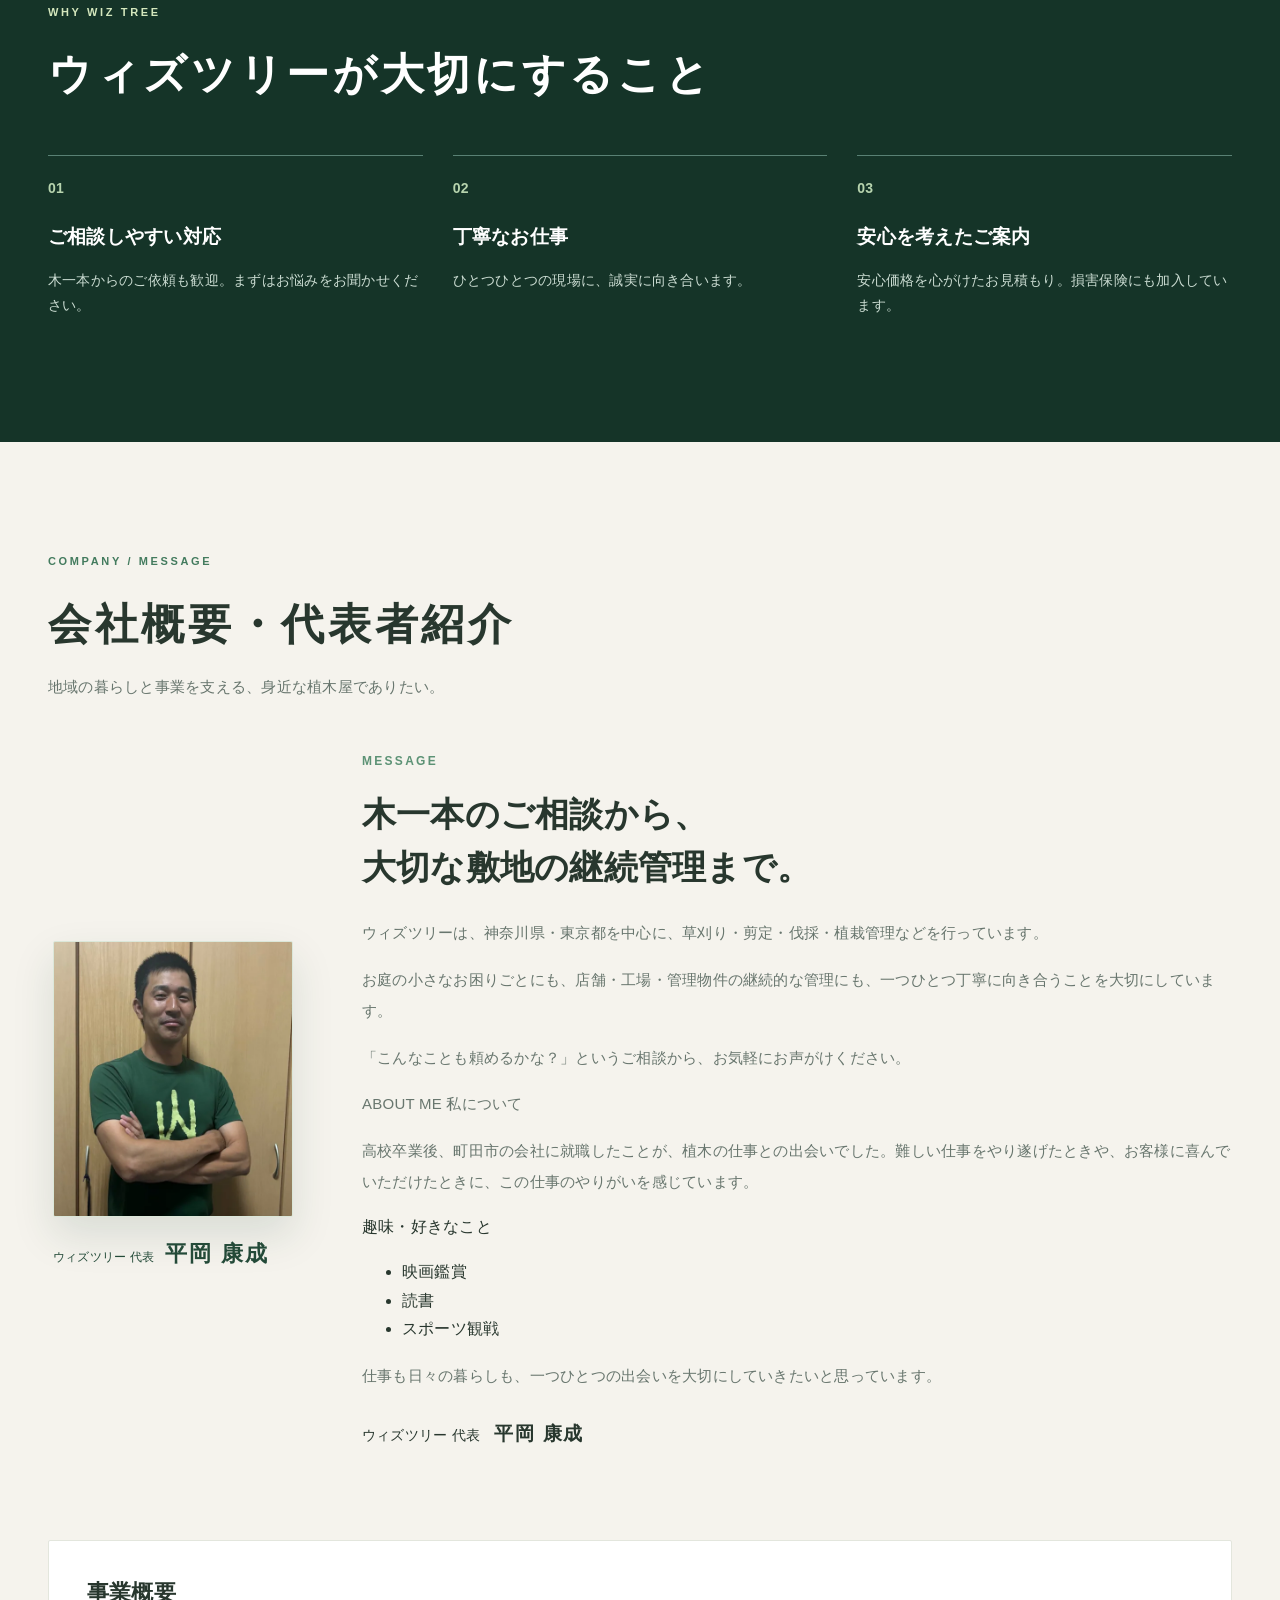
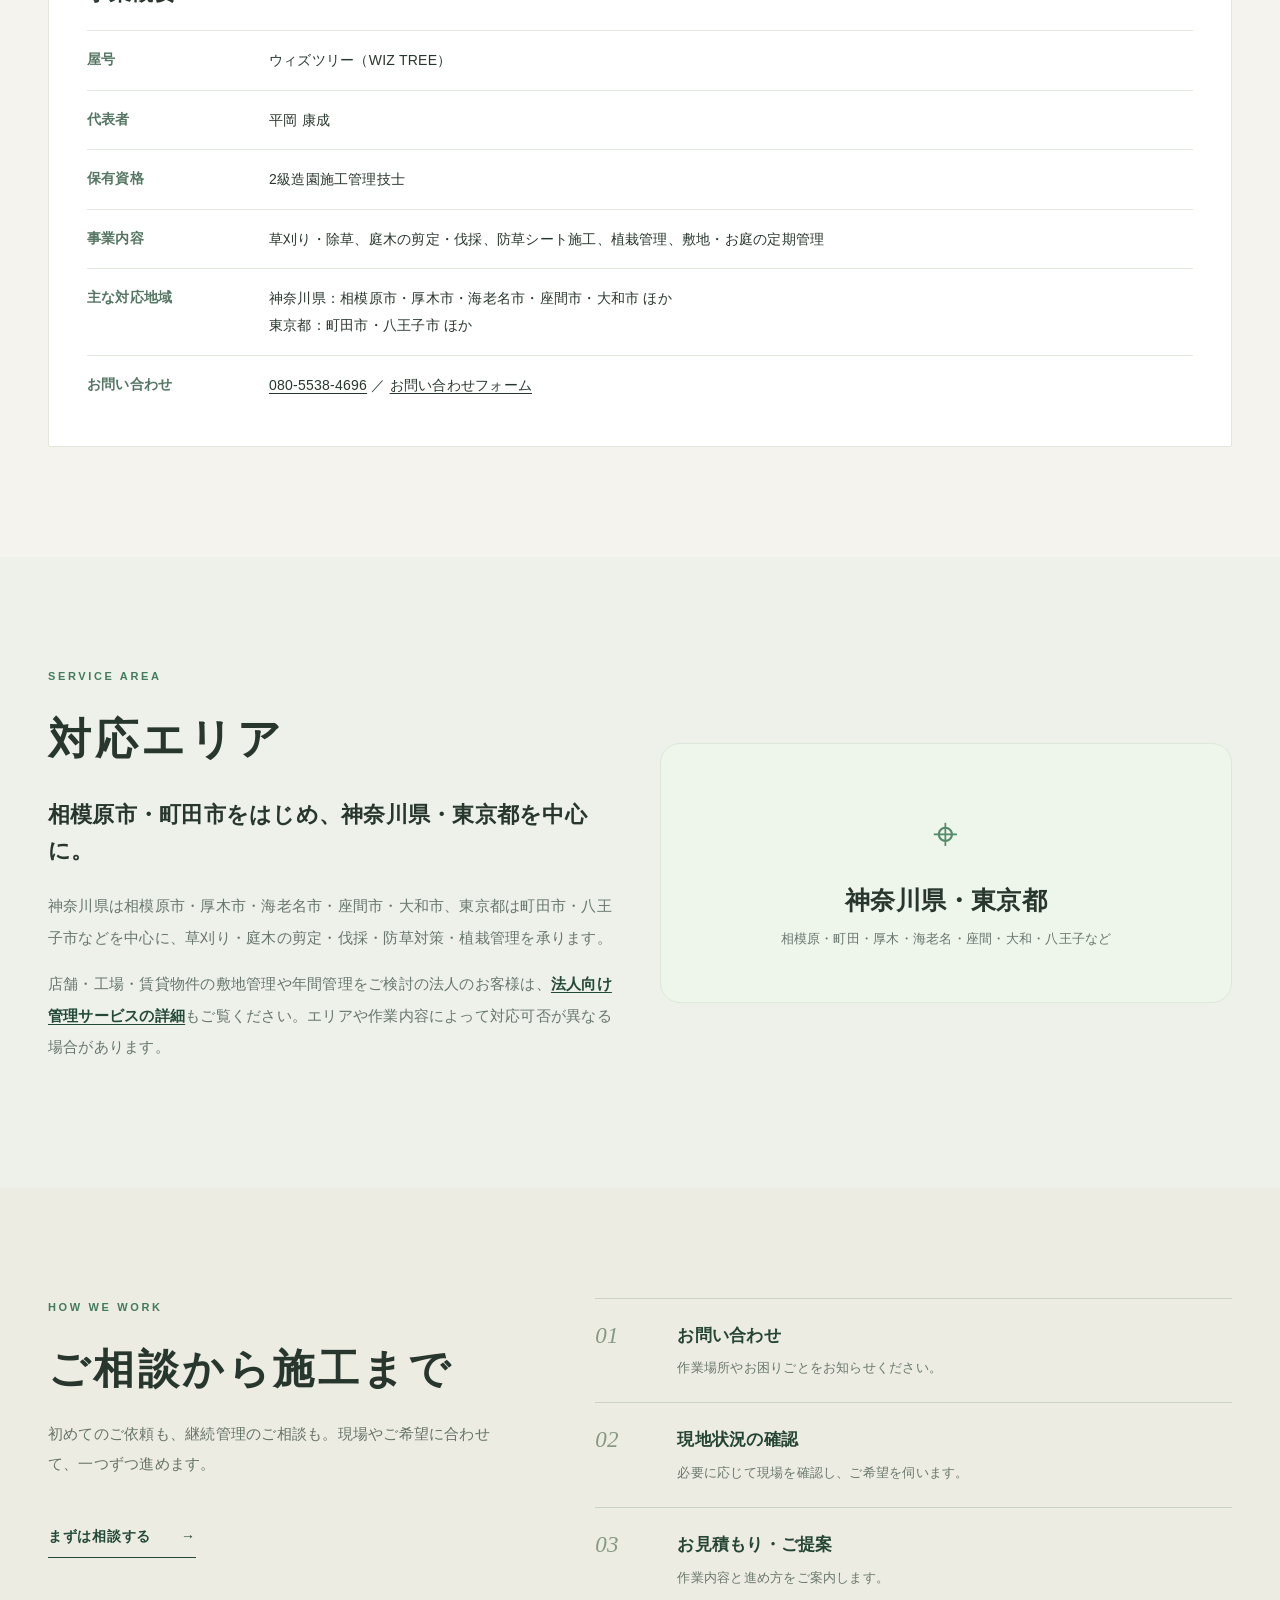
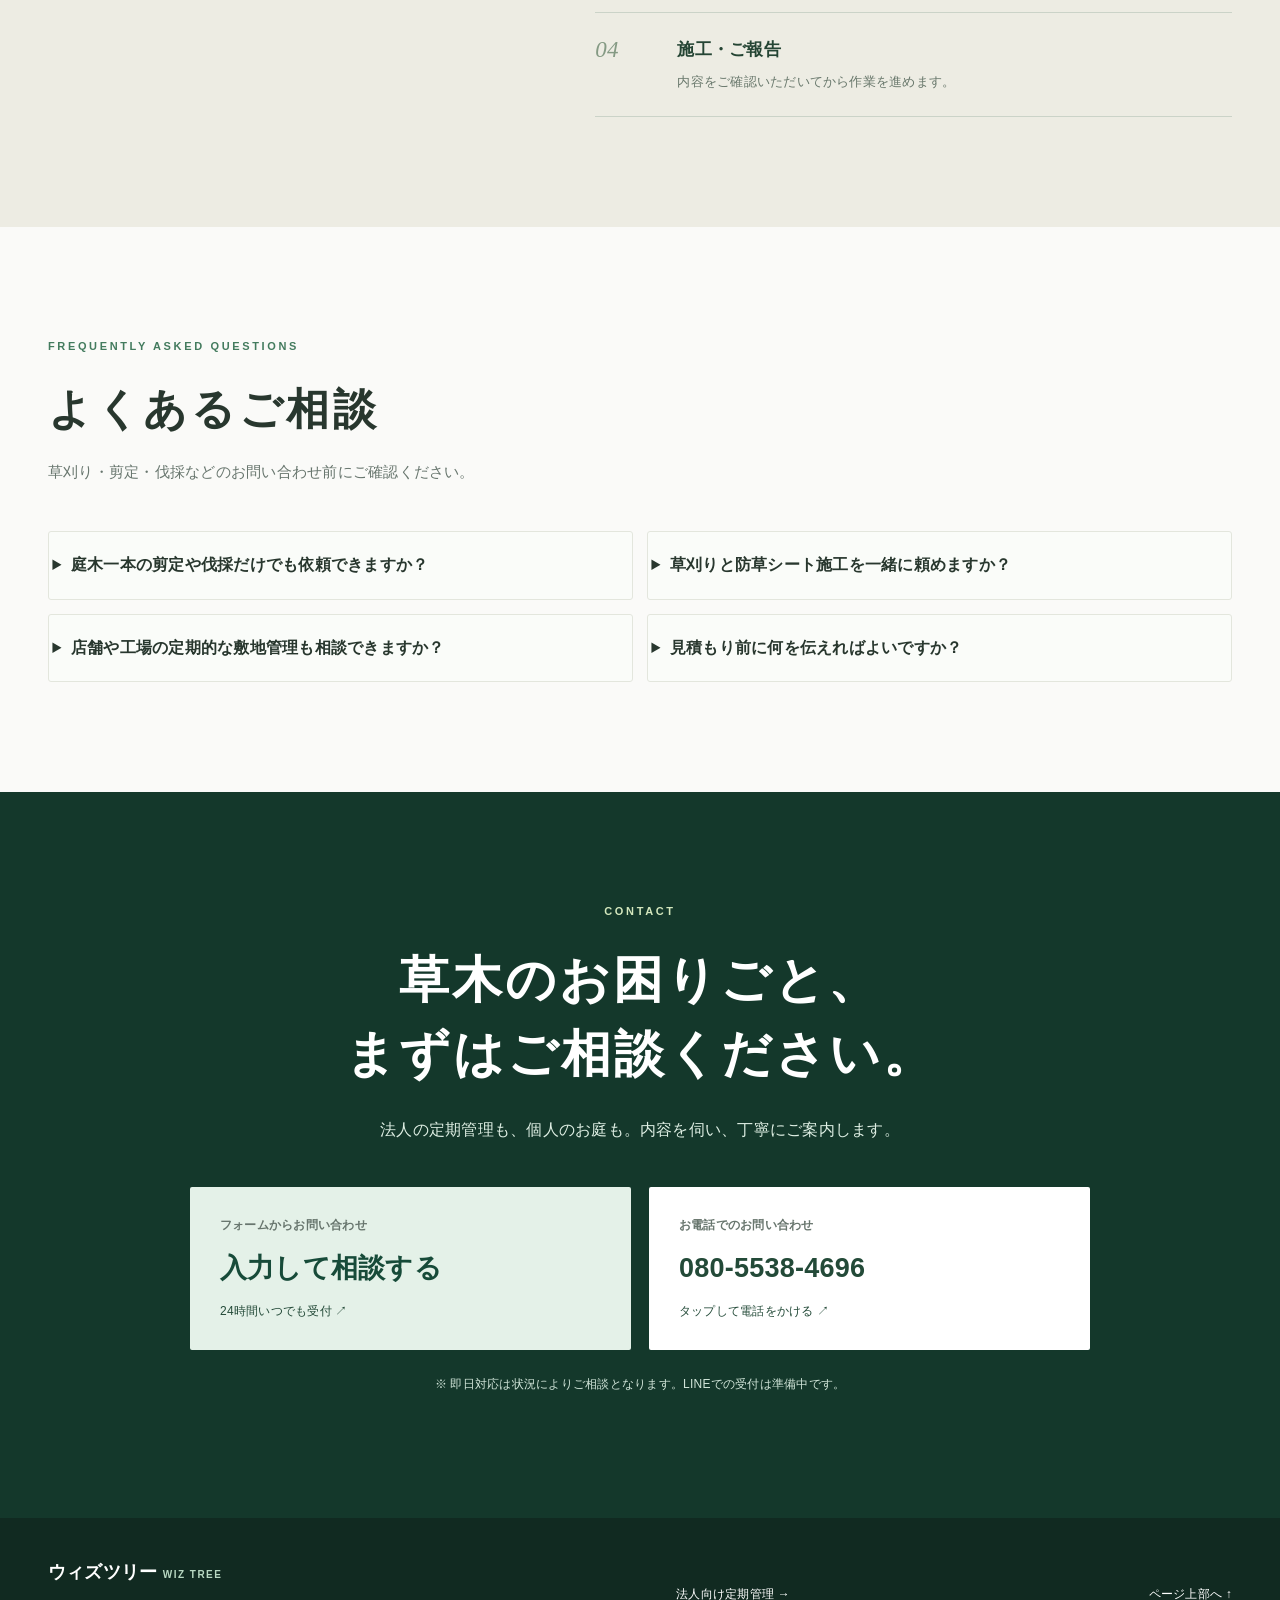
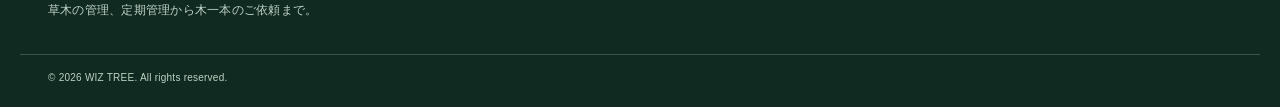
==== commit 431141f2: "Add founder's background and hobbies to representative introduction" ====
--- a/index.html
+++ b/index.html
@@ -109,6 +109,12 @@
             <p>ウィズツリーは、神奈川県・東京都を中心に、草刈り・剪定・伐採・植栽管理などを行っています。</p>
             <p>お庭の小さなお困りごとにも、店舗・工場・管理物件の継続的な管理にも、一つひとつ丁寧に向き合うことを大切にしています。</p>
             <p>「こんなことも頼めるかな？」というご相談から、お気軽にお声がけください。</p>
+            <div class="owner-personal-profile">
+              <p class="owner-profile-label">ABOUT ME <span>私について</span></p>
+              <p>高校卒業後、町田市の会社に就職したことが、植木の仕事との出会いでした。難しい仕事をやり遂げたときや、お客様に喜んでいただけたときに、この仕事のやりがいを感じています。</p>
+              <div class="owner-hobbies"><span class="owner-hobbies-title">趣味・好きなこと</span><ul aria-label="趣味"><li>映画鑑賞</li><li>読書</li><li>スポーツ観戦</li></ul></div>
+              <p class="owner-personal-closing">仕事も日々の暮らしも、一つひとつの出会いを大切にしていきたいと思っています。</p>
+            </div>
             <p class="company-sign">ウィズツリー 代表　<strong>平岡 康成</strong></p>
           </div>
         </div>
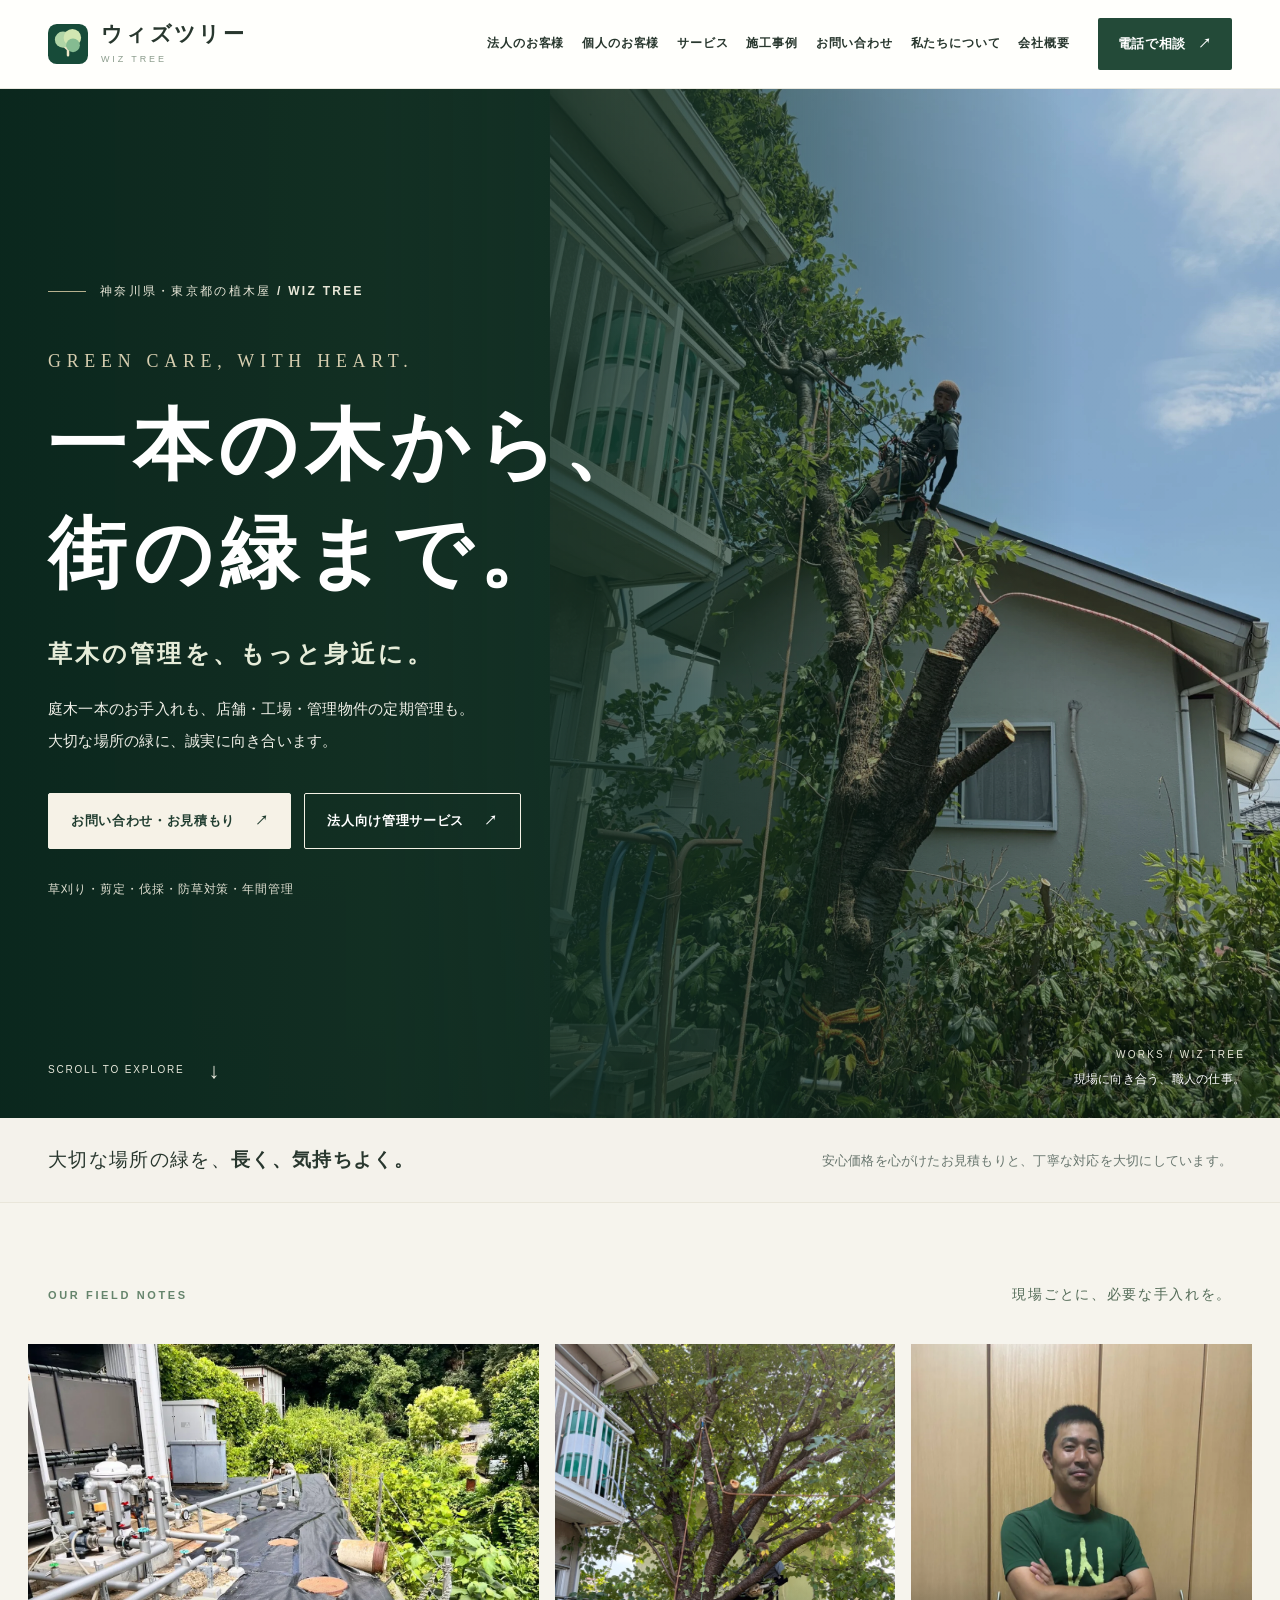
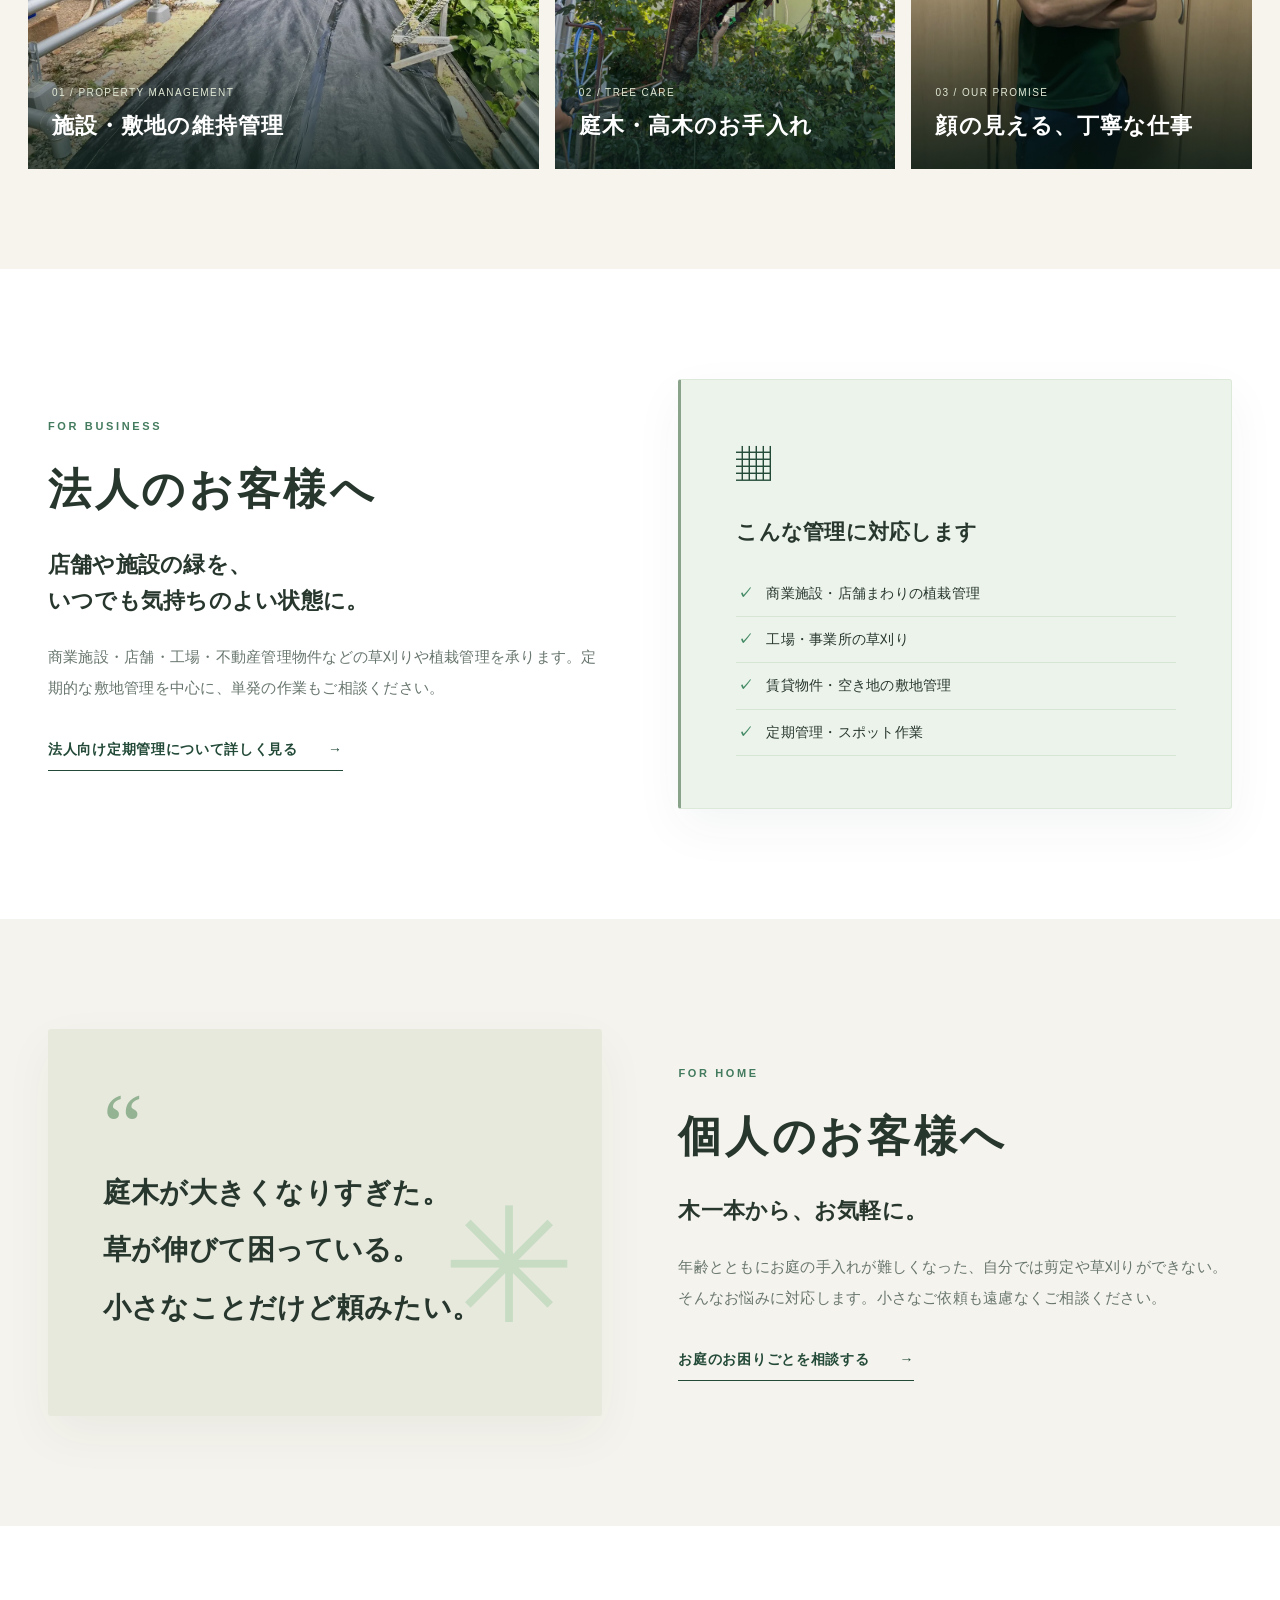
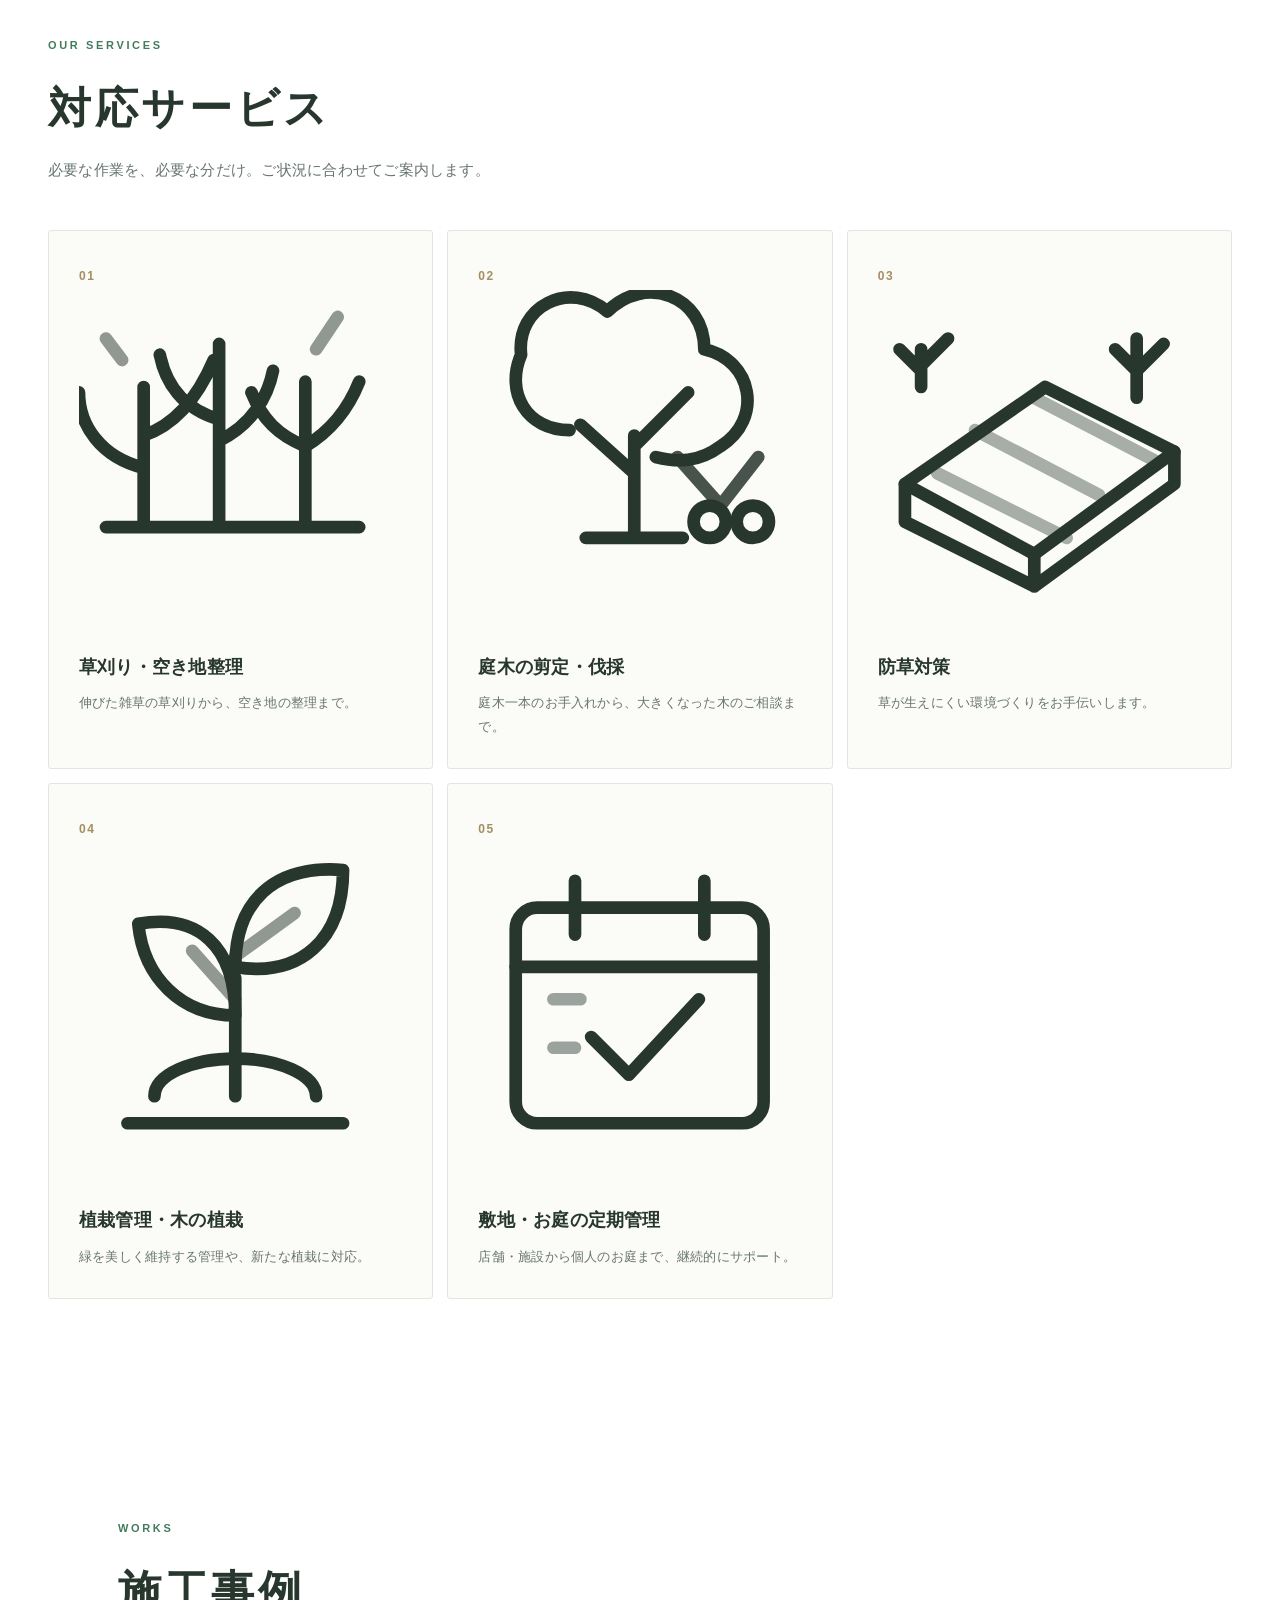
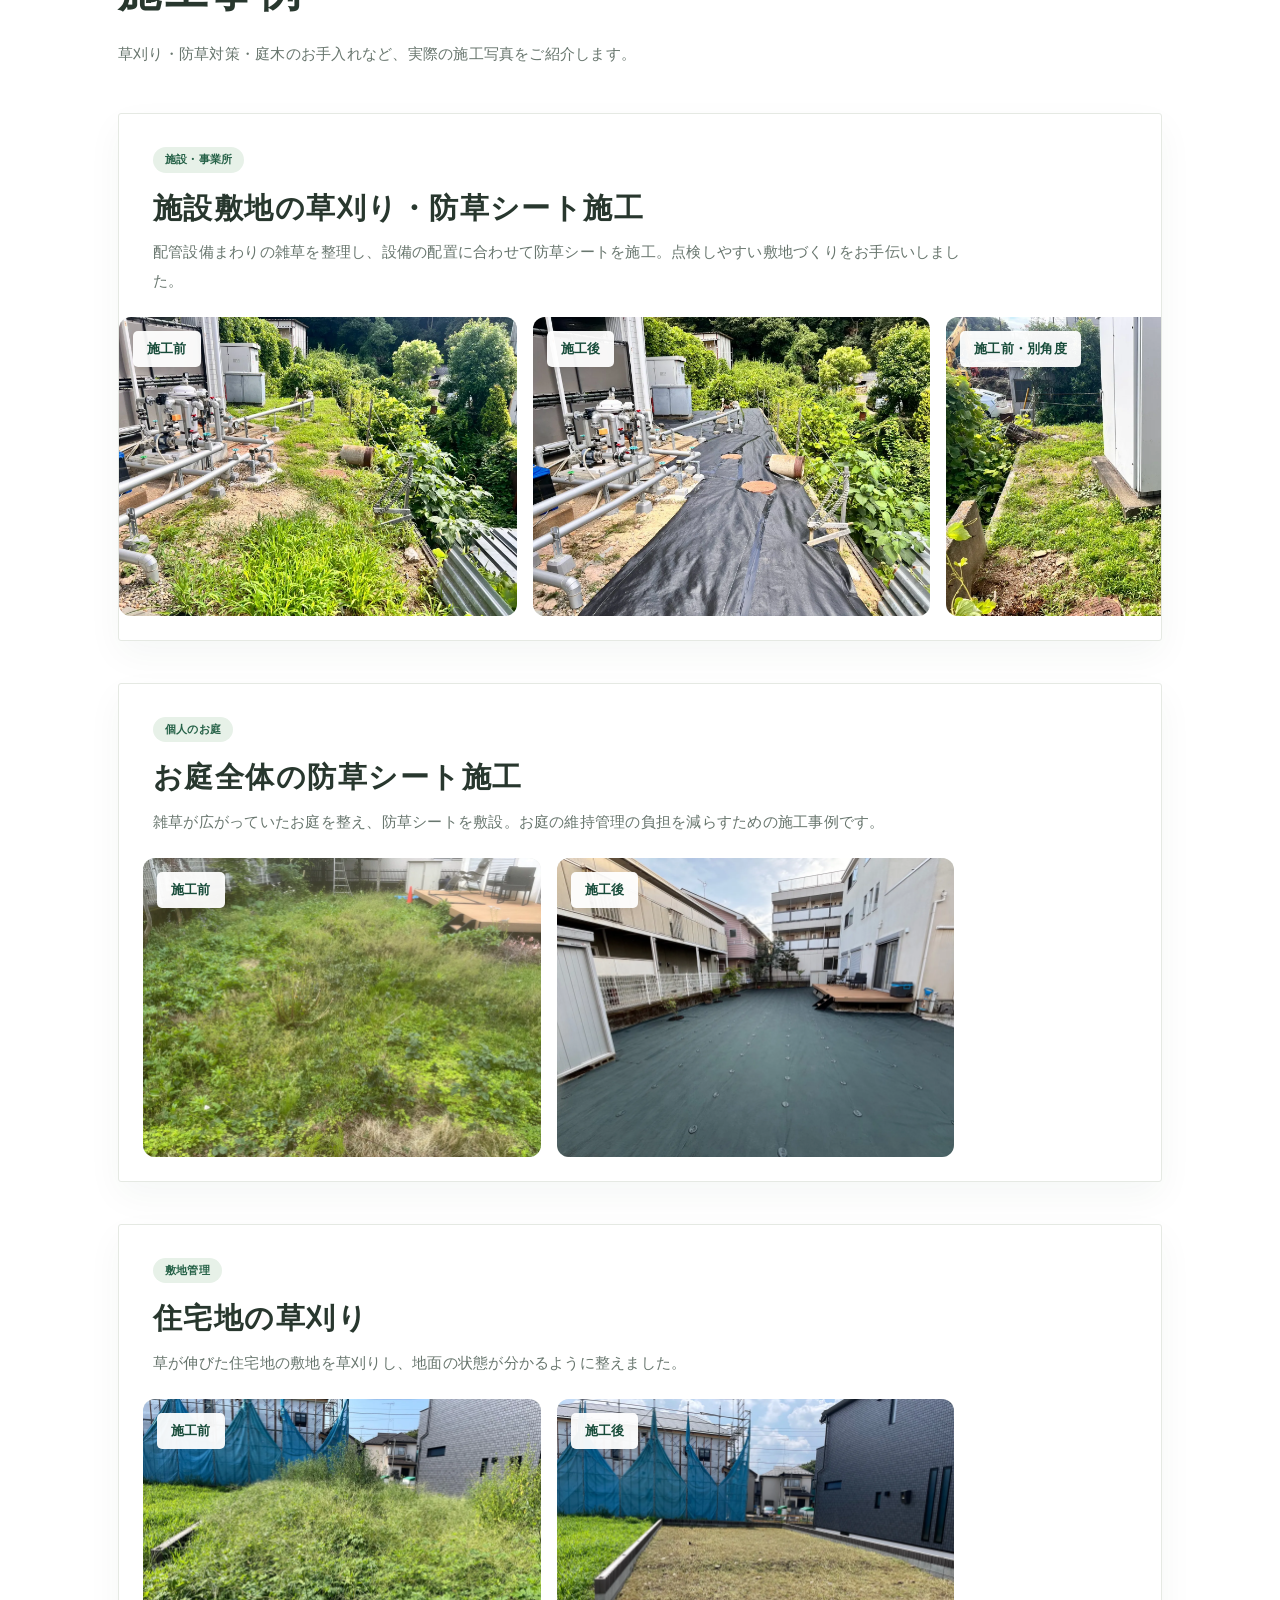
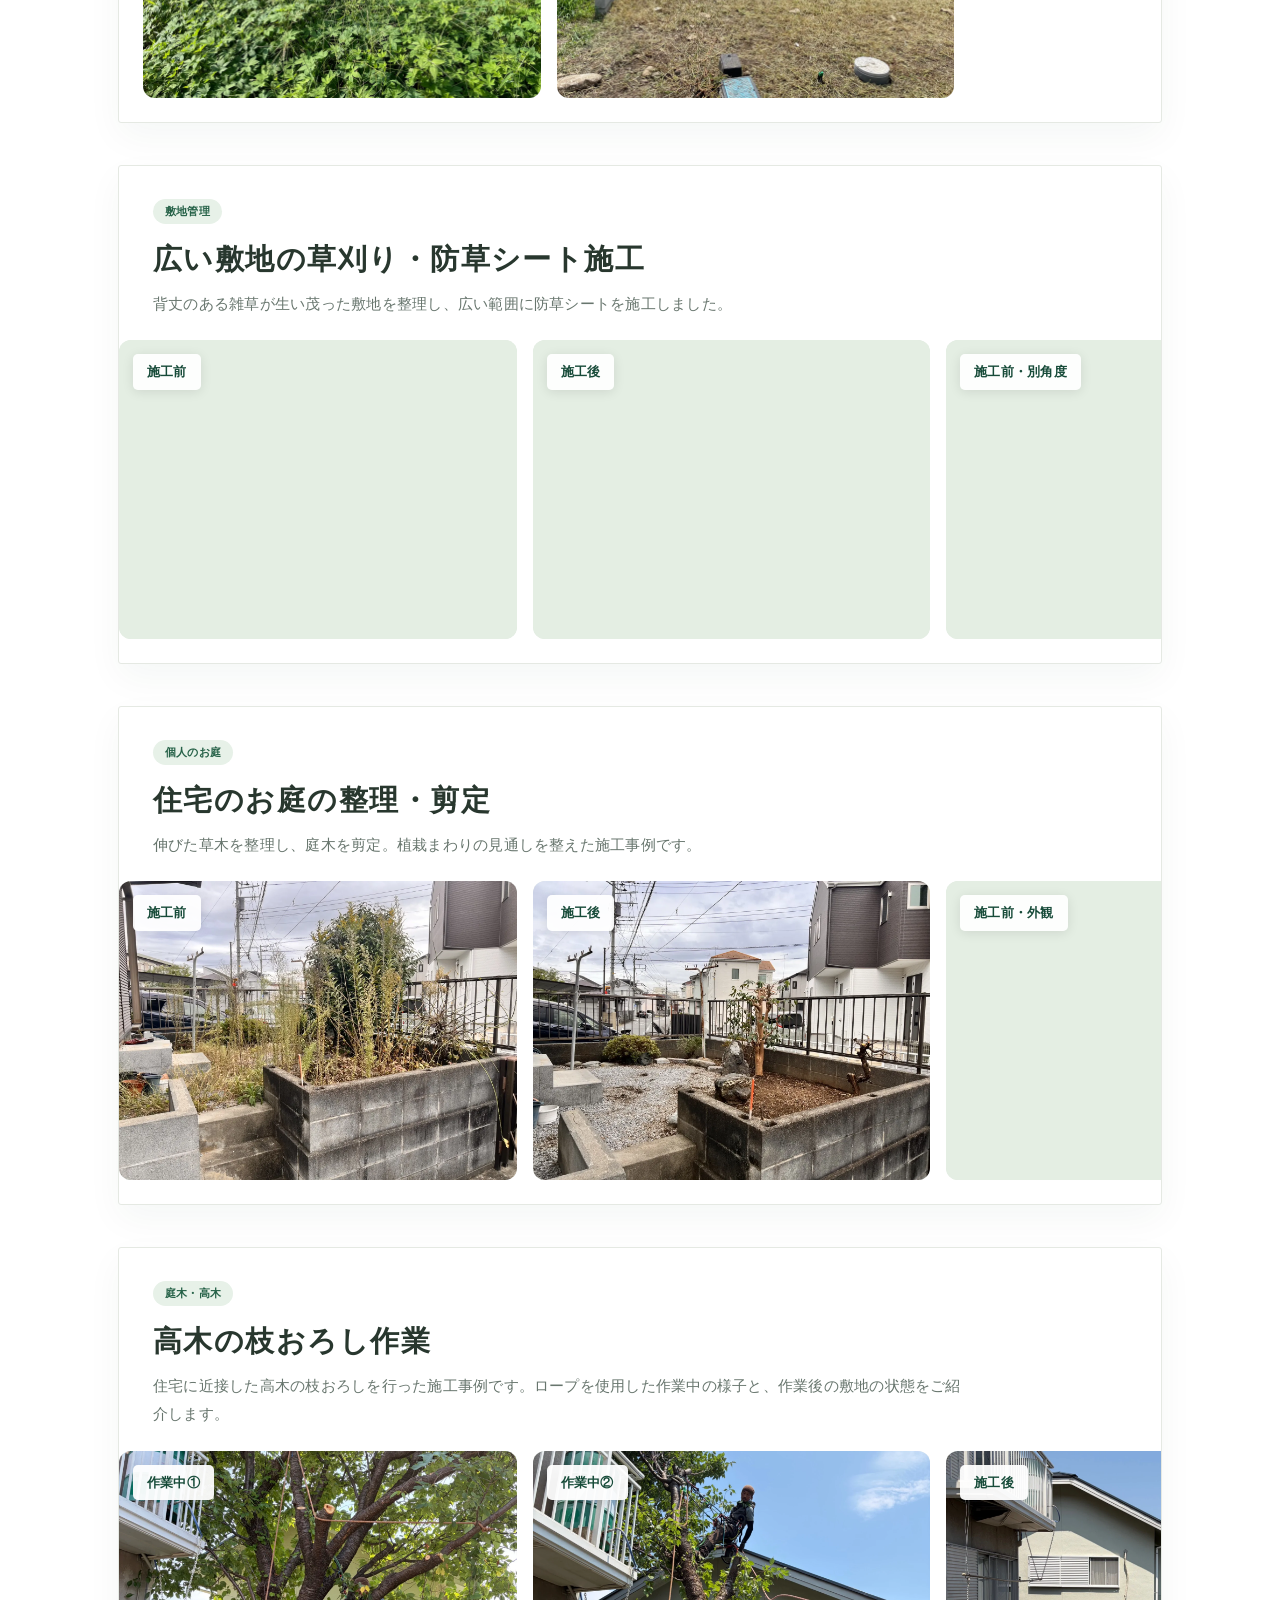
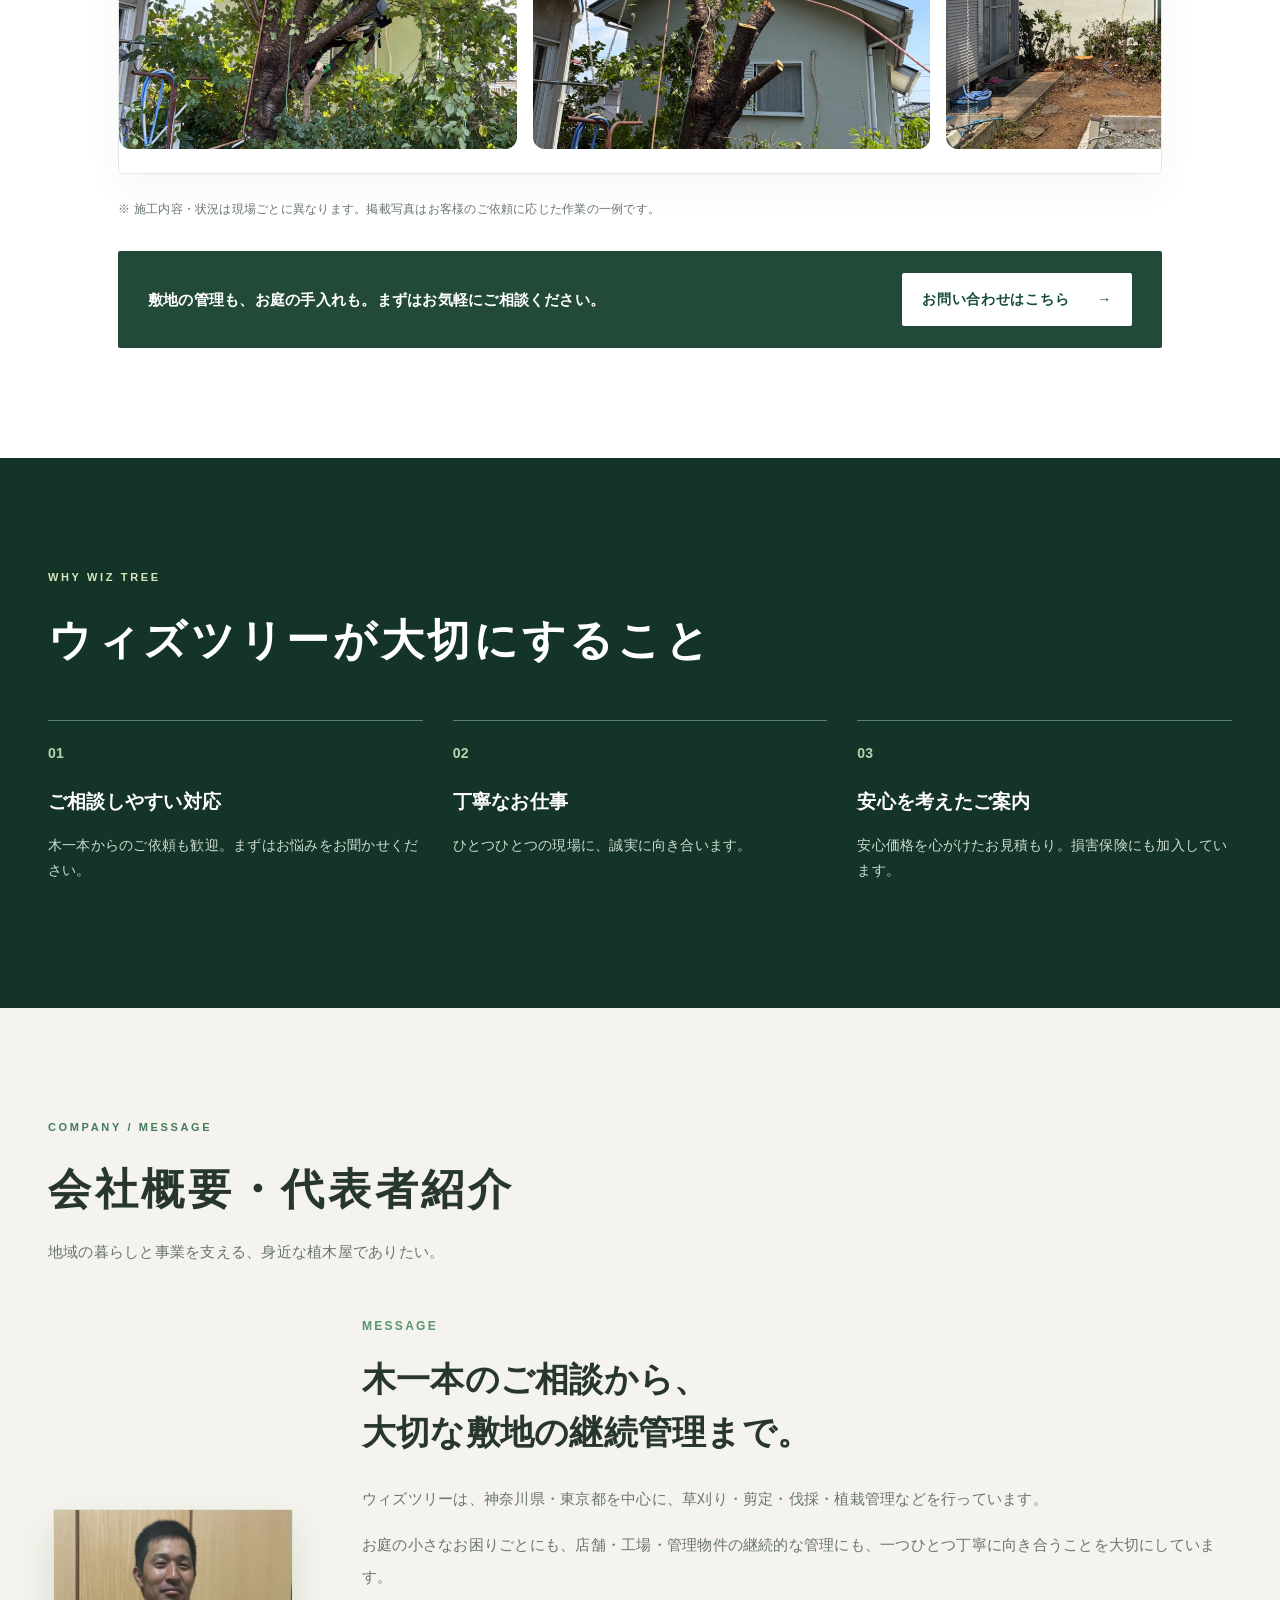
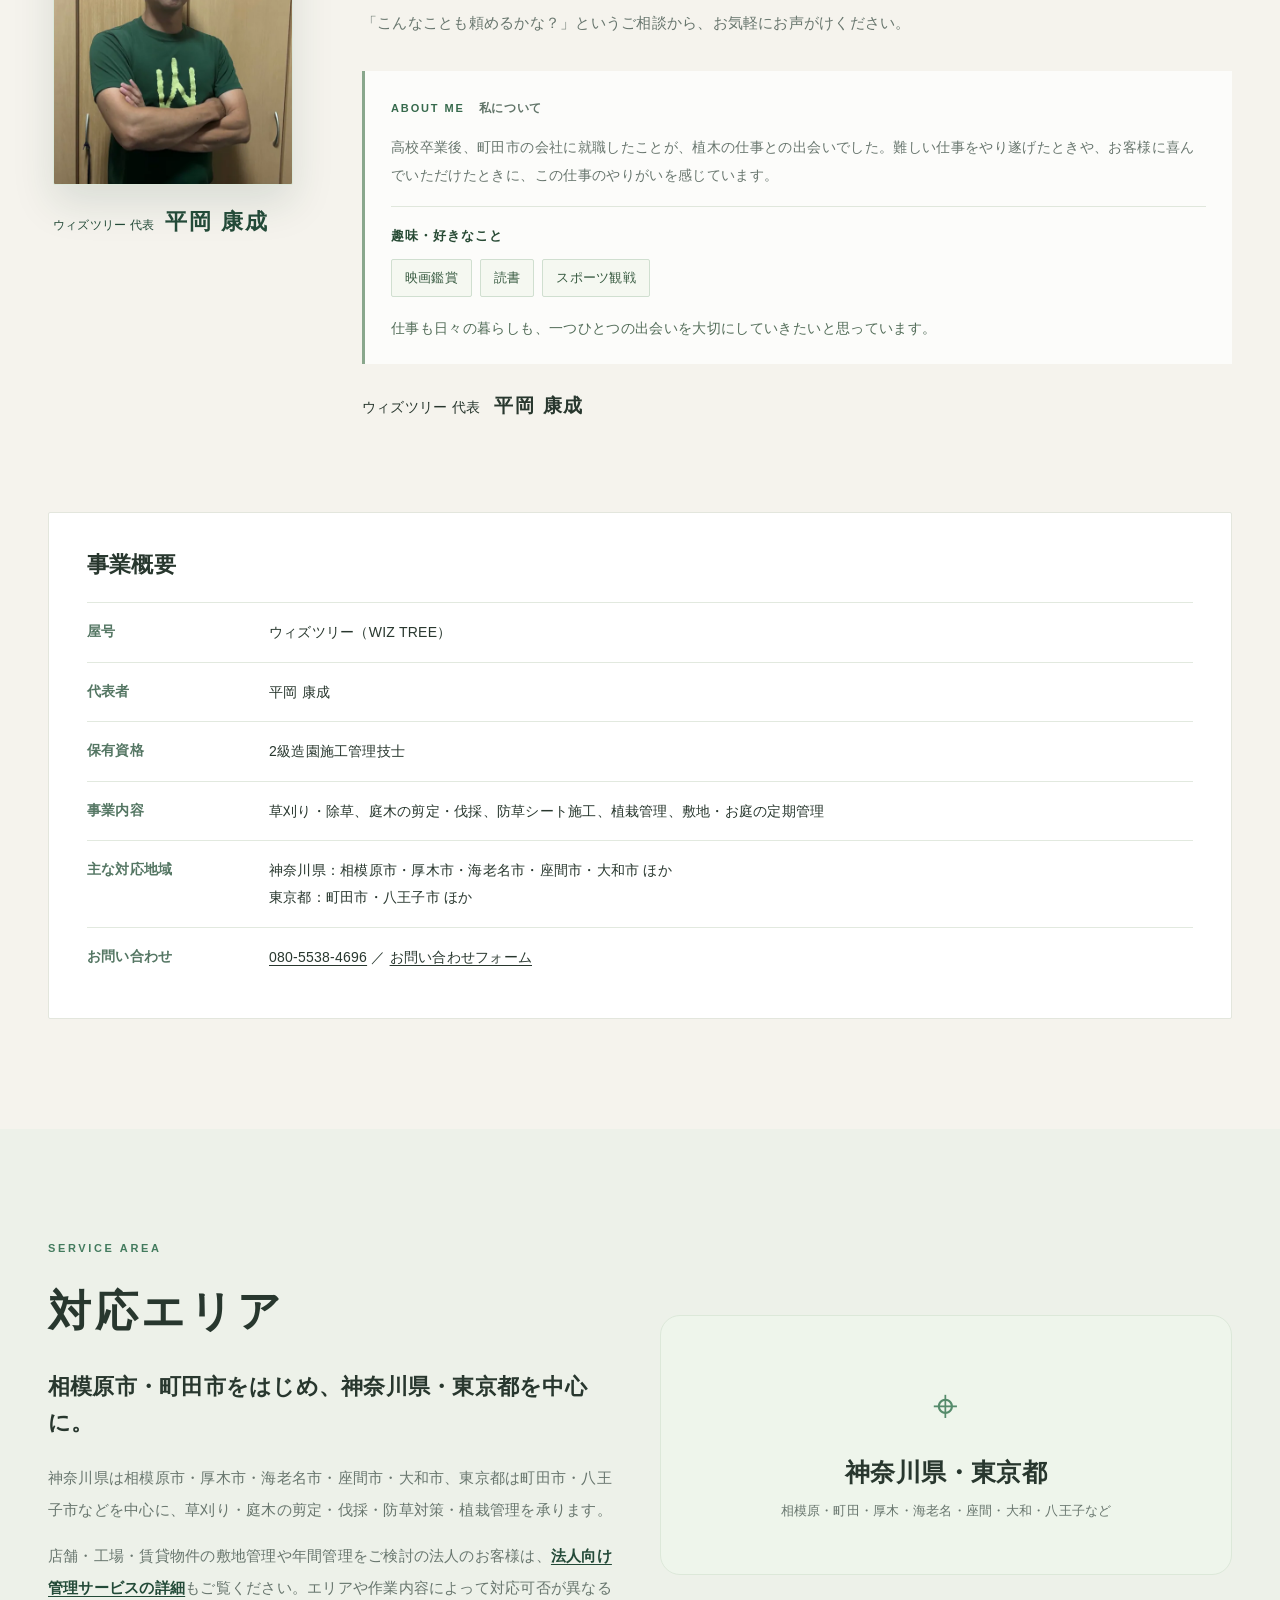
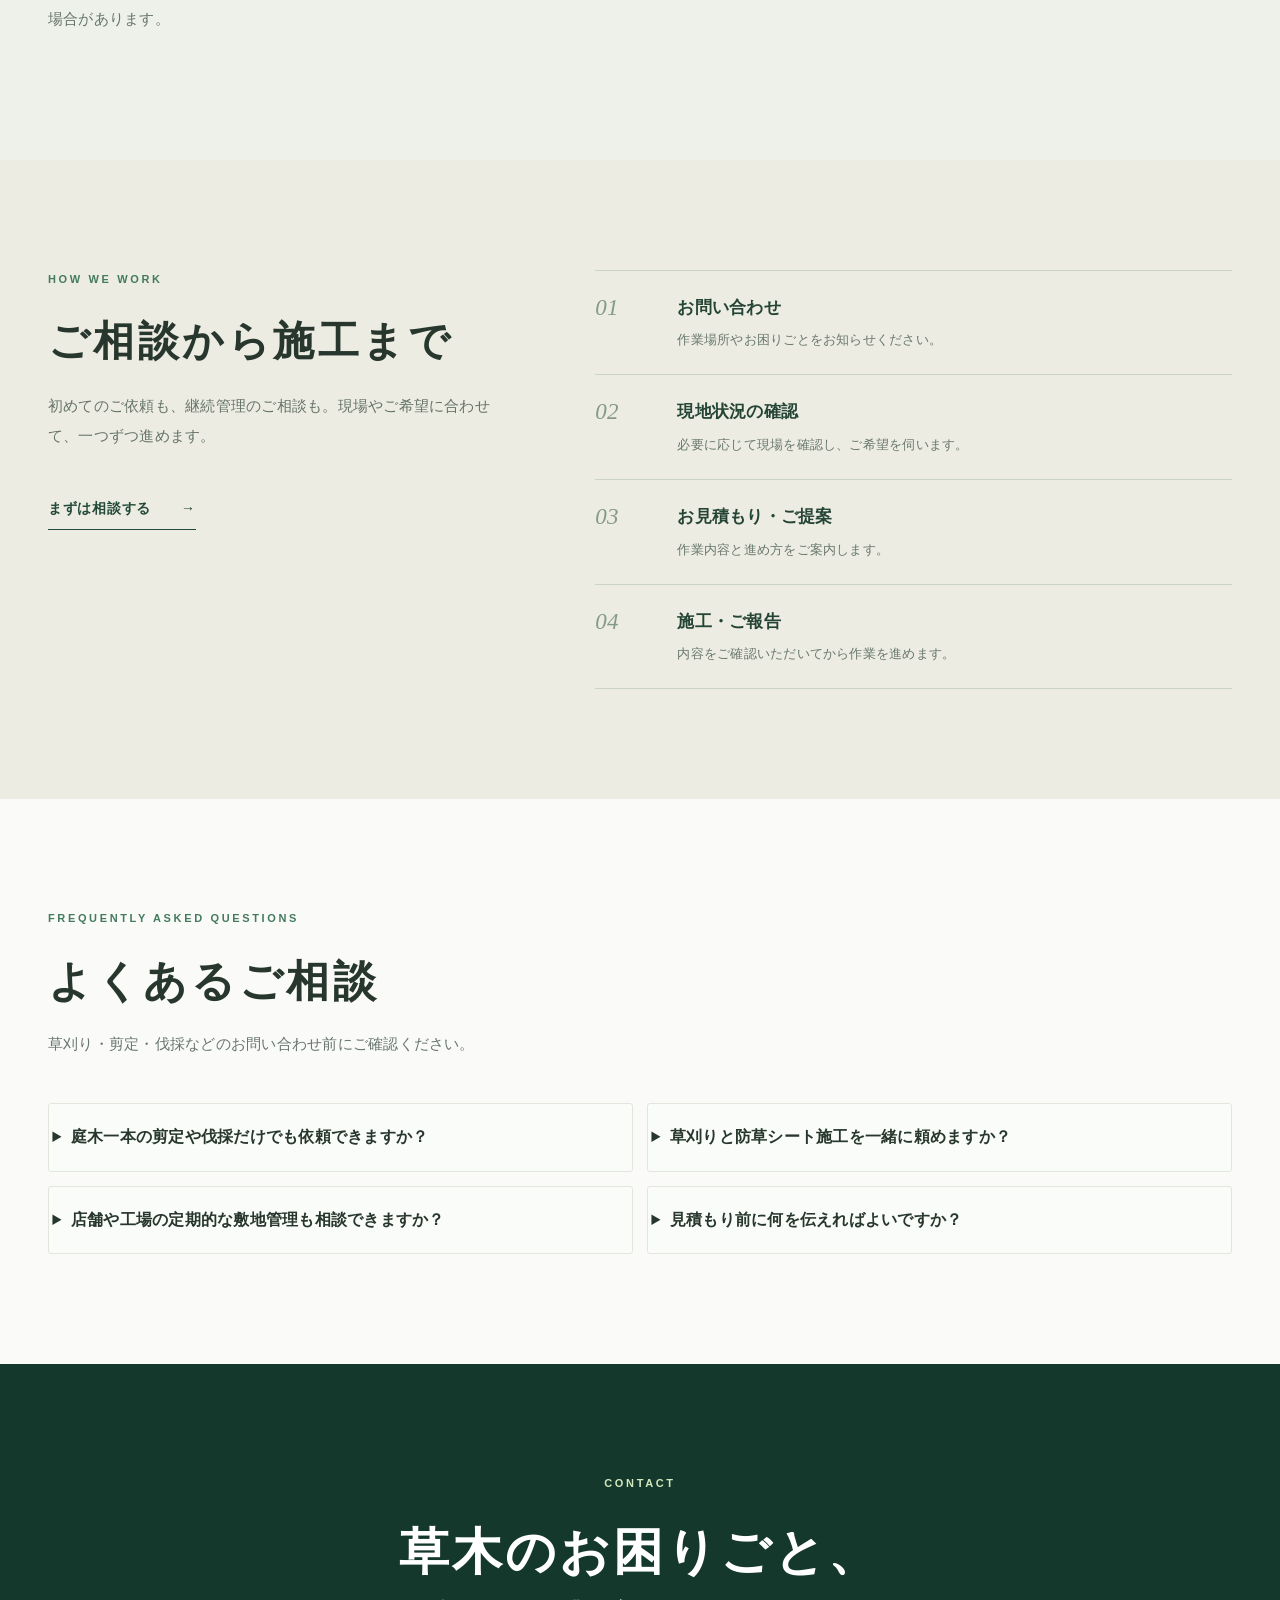
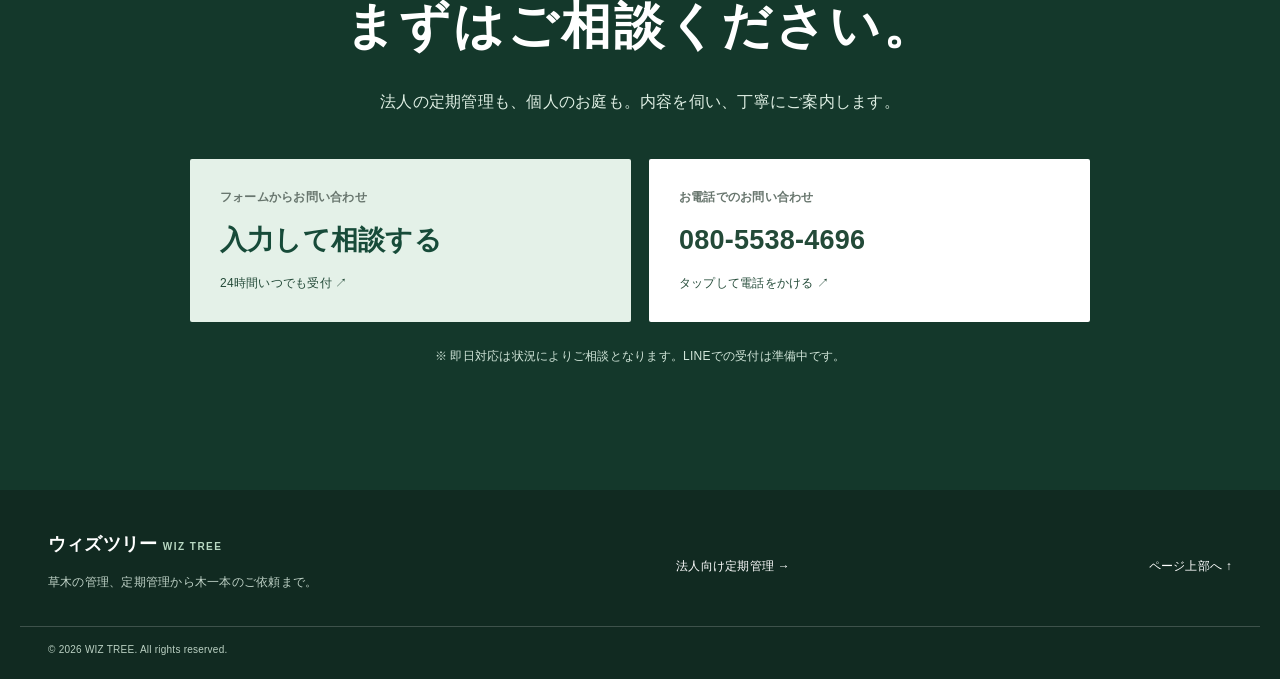
==== commit a7931c74: "Replace placeholder service symbols with five custom landscaping SVG illustrations" ====
--- a/index.html
+++ b/index.html
@@ -60,7 +60,28 @@
     </section>
     <section class="section" id="business"><div class="wrap split"><div><p class="eyebrow">FOR BUSINESS</p><h2>法人のお客様へ</h2><p class="section-lead">店舗や施設の緑を、<br>いつでも気持ちのよい状態に。</p><p class="body-text">商業施設・店舗・工場・不動産管理物件などの草刈りや植栽管理を承ります。定期的な敷地管理を中心に、単発の作業もご相談ください。</p><a class="text-link" href="houjin.html">法人向け定期管理について詳しく見る <span aria-hidden="true">→</span></a></div><div class="feature-card business-card"><div class="feature-icon" aria-hidden="true">▦</div><h3>こんな管理に対応します</h3><ul class="check-list"><li>商業施設・店舗まわりの植栽管理</li><li>工場・事業所の草刈り</li><li>賃貸物件・空き地の敷地管理</li><li>定期管理・スポット作業</li></ul></div></div></section>
     <section class="section section-soft" id="personal"><div class="wrap split personal-split"><div class="feature-card personal-card"><span class="big-quote" aria-hidden="true">“</span><p>庭木が大きくなりすぎた。<br>草が伸びて困っている。<br>小さなことだけど頼みたい。</p><div class="tiny-leaf" aria-hidden="true">✳</div></div><div><p class="eyebrow">FOR HOME</p><h2>個人のお客様へ</h2><p class="section-lead">木一本から、お気軽に。</p><p class="body-text">年齢とともにお庭の手入れが難しくなった、自分では剪定や草刈りができない。そんなお悩みに対応します。小さなご依頼も遠慮なくご相談ください。</p><a class="text-link" href="#contact">お庭のお困りごとを相談する <span aria-hidden="true">→</span></a></div></div></section>
-    <section class="section" id="services"><div class="wrap"><div class="section-heading"><p class="eyebrow">OUR SERVICES</p><h2>対応サービス</h2><p class="body-text">必要な作業を、必要な分だけ。ご状況に合わせてご案内します。</p></div><div class="service-grid"><article class="service-card"><span class="service-num">01</span><span class="service-symbol" aria-hidden="true">✳</span><h3>草刈り・空き地整理</h3><p>伸びた雑草の草刈りから、空き地の整理まで。</p></article><article class="service-card"><span class="service-num">02</span><span class="service-symbol" aria-hidden="true">♧</span><h3>庭木の剪定・伐採</h3><p>庭木一本のお手入れから、大きくなった木のご相談まで。</p></article><article class="service-card"><span class="service-num">03</span><span class="service-symbol" aria-hidden="true">≋</span><h3>防草対策</h3><p>草が生えにくい環境づくりをお手伝いします。</p></article><article class="service-card"><span class="service-num">04</span><span class="service-symbol" aria-hidden="true">❋</span><h3>植栽管理・木の植栽</h3><p>緑を美しく維持する管理や、新たな植栽に対応。</p></article><article class="service-card"><span class="service-num">05</span><span class="service-symbol" aria-hidden="true">↻</span><h3>敷地・お庭の定期管理</h3><p>店舗・施設から個人のお庭まで、継続的にサポート。</p></article></div></div></section>
+    <section class="section" id="services"><div class="wrap"><div class="section-heading"><p class="eyebrow">OUR SERVICES</p><h2>対応サービス</h2><p class="body-text">必要な作業を、必要な分だけ。ご状況に合わせてご案内します。</p></div><div class="service-grid">
+<article class="service-card">
+  <div class="service-card-top"><span class="service-num">01</span><span class="service-icon" aria-hidden="true"><svg viewBox="0 0 60 60" fill="none" stroke="currentColor" stroke-width="2.35" stroke-linecap="round" stroke-linejoin="round" focusable="false"><path d="M12 43V18m0 15c-8-2-12-8-12-14m12 8c6-2 10-7 13-14M26 43V10m0 14c-7-2-10-7-11-12m11 16c6-3 9-8 10-13M42 43V17m0 12c-5-2-8-5-10-10m10 10c5-3 8-7 10-12"/><path d="M5 44h47"/><path d="M8 13l-3-4m39 2 4-6" opacity=".5"/></svg></span></div>
+  <h3>草刈り・空き地整理</h3><p>伸びた雑草の草刈りから、空き地の整理まで。</p>
+</article>
+<article class="service-card">
+  <div class="service-card-top"><span class="service-num">02</span><span class="service-icon" aria-hidden="true"><svg viewBox="0 0 60 60" fill="none" stroke="currentColor" stroke-width="2.35" stroke-linecap="round" stroke-linejoin="round" focusable="false"><path d="M29 45V27m0 7-10-9m10 4 10-10"/><path d="M17 26c-8 0-12-7-9-14-1-9 9-14 16-8 7-7 18-3 18 7 9 2 11 13 3 18-4 3-8 3-12 2"/><path d="M20 46h18"/><circle cx="43" cy="43" r="3"/><circle cx="51" cy="43" r="3"/><path d="M45 40l7-9m-7 9-8-9" opacity=".85"/></svg></span></div>
+  <h3>庭木の剪定・伐採</h3><p>庭木一本のお手入れから、大きくなった木のご相談まで。</p>
+</article>
+<article class="service-card">
+  <div class="service-card-top"><span class="service-num">03</span><span class="service-icon" aria-hidden="true"><svg viewBox="0 0 60 60" fill="none" stroke="currentColor" stroke-width="2.35" stroke-linecap="round" stroke-linejoin="round" focusable="false"><path d="M5 36l26-18 24 12-26 19L5 36Z"/><path d="M5 36v7l24 12 26-19v-6M29 49v6"/><path d="M11 34l24 12M18 26l23 12M29 20l23 12" opacity=".4"/><path d="M8 18v-7m0 4-4-4m4 3 5-5m35 11V9m0 6-4-4m4 4 5-5"/></svg></span></div>
+  <h3>防草対策</h3><p>草が生えにくい環境づくりをお手伝いします。</p>
+</article>
+<article class="service-card">
+  <div class="service-card-top"><span class="service-num">04</span><span class="service-icon" aria-hidden="true"><svg viewBox="0 0 60 60" fill="none" stroke="currentColor" stroke-width="2.35" stroke-linecap="round" stroke-linejoin="round" focusable="false"><path d="M29 47V25"/><path d="M29 32c-10 0-17-7-18-17 11-2 18 4 18 17Zm0-9c0-12 7-19 20-18 0 13-8 20-20 18Z"/><path d="M14 47c0-4 7-7 15-7s15 3 15 7"/><path d="M9 52h40"/><path d="M29 29l-8-9m8 1L40 13" opacity=".5"/></svg></span></div>
+  <h3>植栽管理・木の植栽</h3><p>緑を美しく維持する管理や、新たな植栽に対応。</p>
+</article>
+<article class="service-card">
+  <div class="service-card-top"><span class="service-num">05</span><span class="service-icon" aria-hidden="true"><svg viewBox="0 0 60 60" fill="none" stroke="currentColor" stroke-width="2.35" stroke-linecap="round" stroke-linejoin="round" focusable="false"><rect x="7" y="12" width="46" height="40" rx="4"/><path d="M7 23h46M18 7v10M42 7v10"/><path d="m21 36 7 7 13-14"/><path d="M14 29h5m-5 9h4" opacity=".45"/></svg></span></div>
+  <h3>敷地・お庭の定期管理</h3><p>店舗・施設から個人のお庭まで、継続的にサポート。</p>
+</article>
+</div></div></section>
 
     <section class="section section-works" id="works" aria-labelledby="works-title">
       <div class="wrap">
--- a/styles.css
+++ b/styles.css
@@ -454,3 +454,15 @@
  .corporate-page .section{padding-top:70px;padding-bottom:70px}
 }
 @media(prefers-reduced-motion:reduce){.photo-story-item img,.service-card{transition:none}.photo-story-item:hover img{transform:none}.service-card:hover{transform:none}}
+
+/* Representative's personal introduction */
+.owner-personal-profile{margin:32px 0 0;padding:25px 26px 22px;background:rgba(255,255,255,.74);border-left:3px solid #89a78c}
+.owner-personal-profile .owner-profile-label{font-size:11px;letter-spacing:.17em;color:#376a4d;font-weight:750;margin:0 0 12px}
+.owner-profile-label span{font-size:12px;letter-spacing:.06em;margin-left:9px;color:#627569}
+.owner-personal-profile>p:not(.owner-profile-label){font-size:14px;line-height:2;letter-spacing:.025em;margin:0 0 17px}
+.owner-hobbies{border-top:1px solid #e0e7dc;padding-top:17px}
+.owner-hobbies-title{display:block;font-weight:750;font-size:13px;color:#274a34;letter-spacing:.08em;margin-bottom:12px}
+.owner-hobbies ul{display:flex;flex-wrap:wrap;gap:8px;list-style:none;padding:0;margin:0 0 17px}
+.owner-hobbies li{padding:6px 13px;border:1px solid #d0dfd0;border-radius:2px;background:#f5f8f1;color:#375a40;font-size:13px}
+.owner-personal-profile .owner-personal-closing{margin-bottom:0!important;color:#536d59!important}
+@media(max-width:720px){.owner-personal-profile{padding:20px 17px;margin-top:26px}.owner-hobbies ul{gap:7px}}
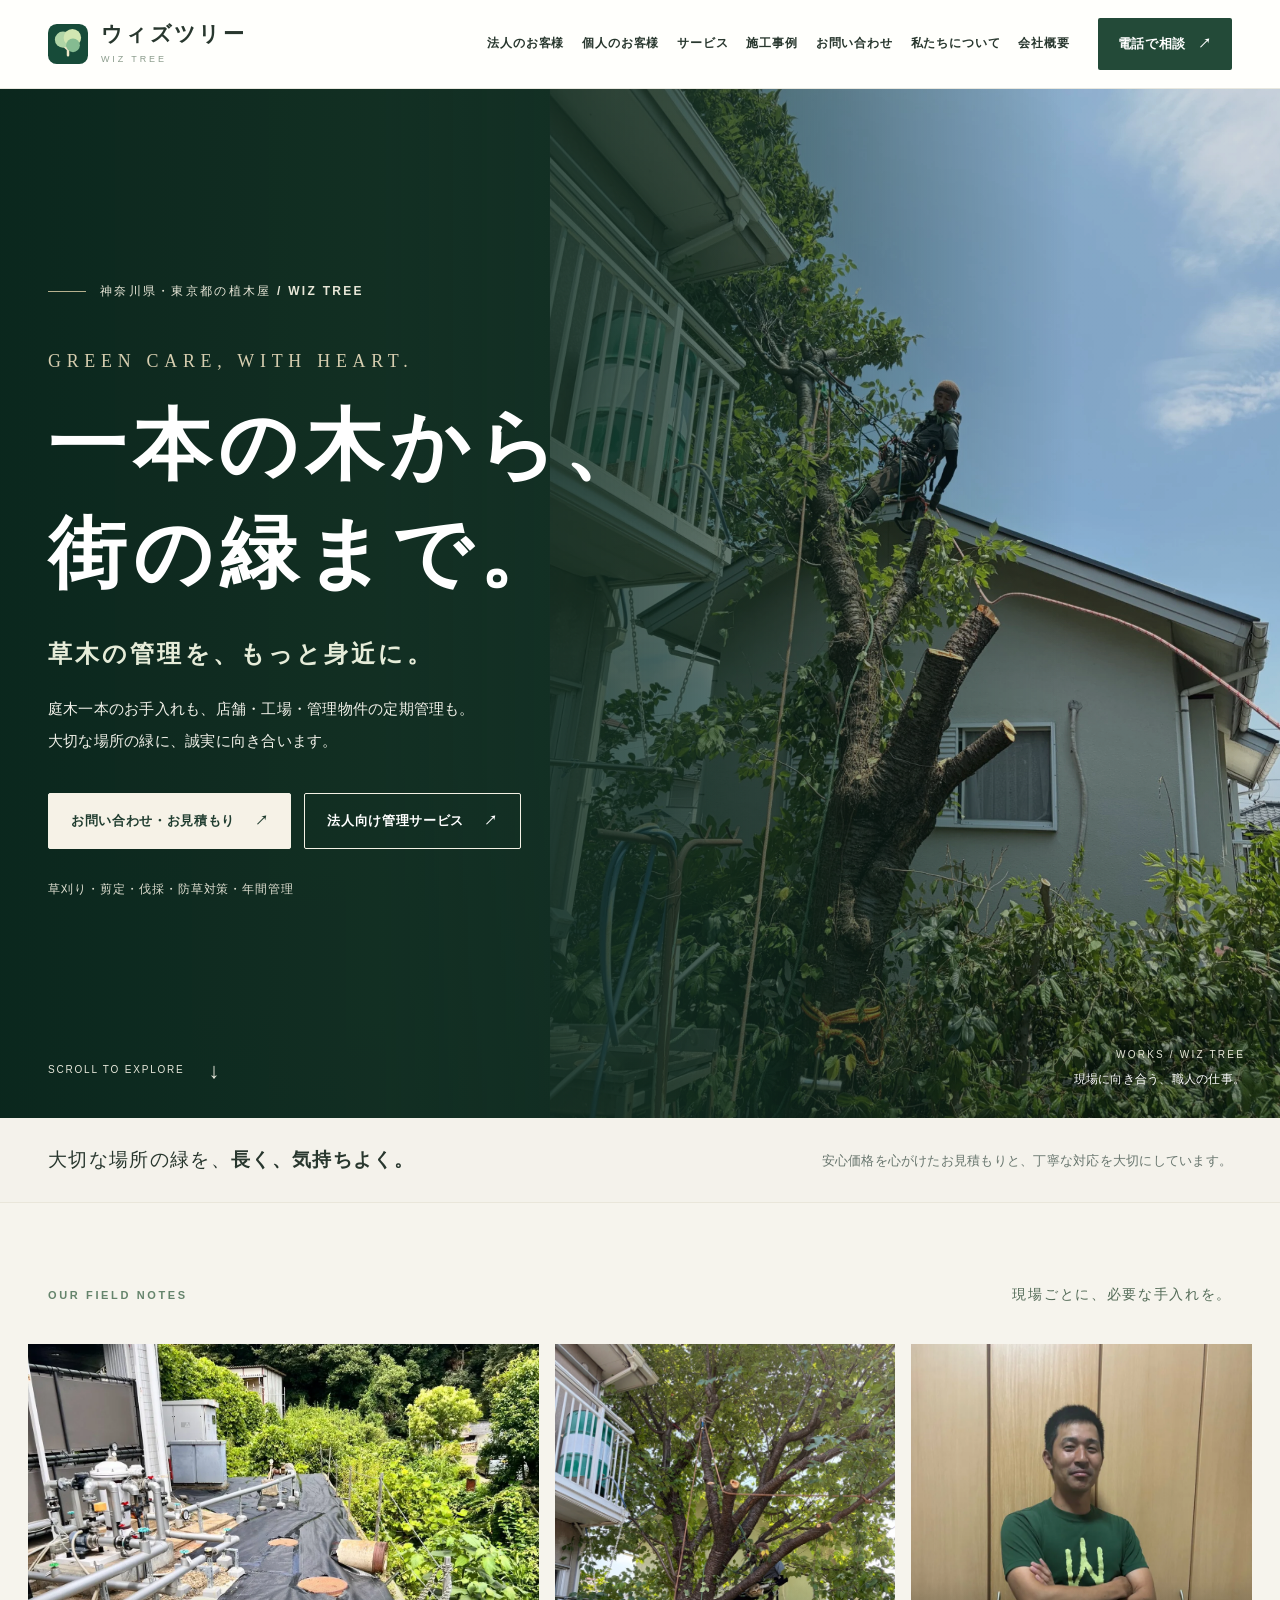
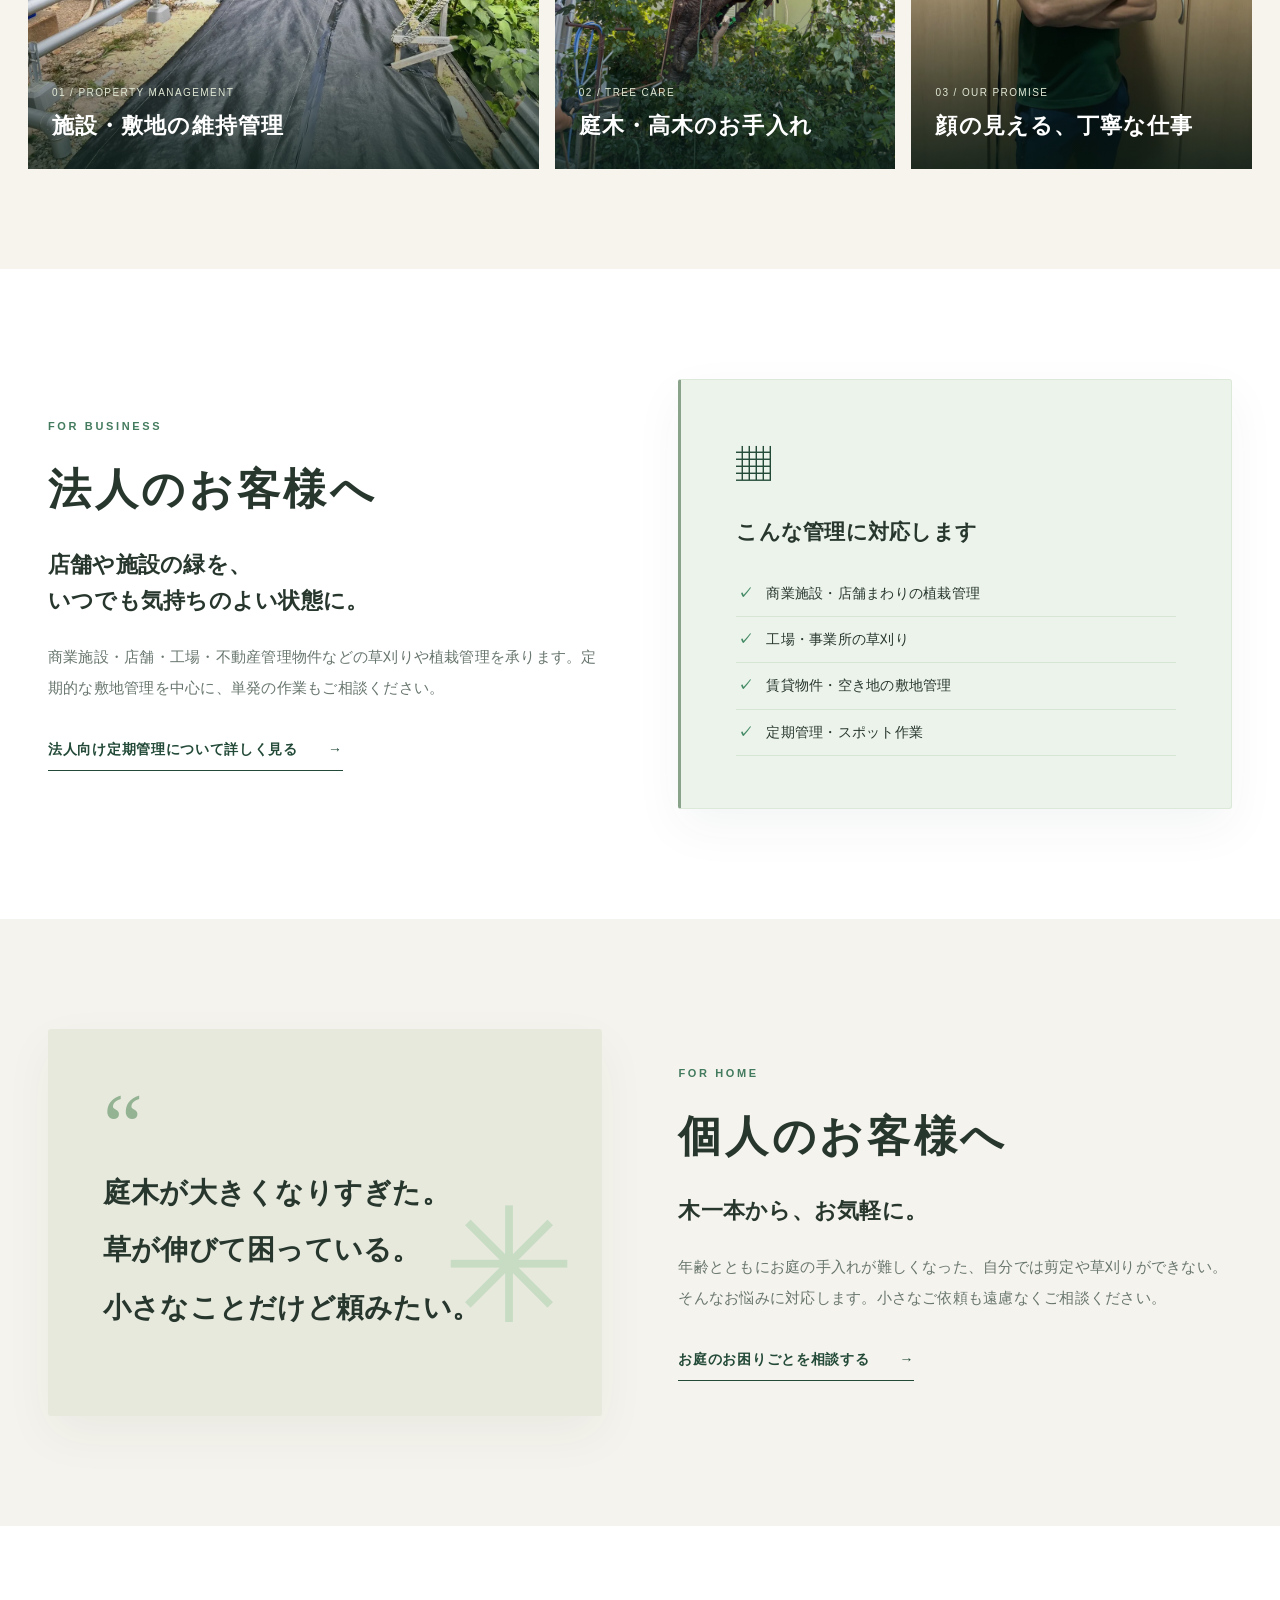
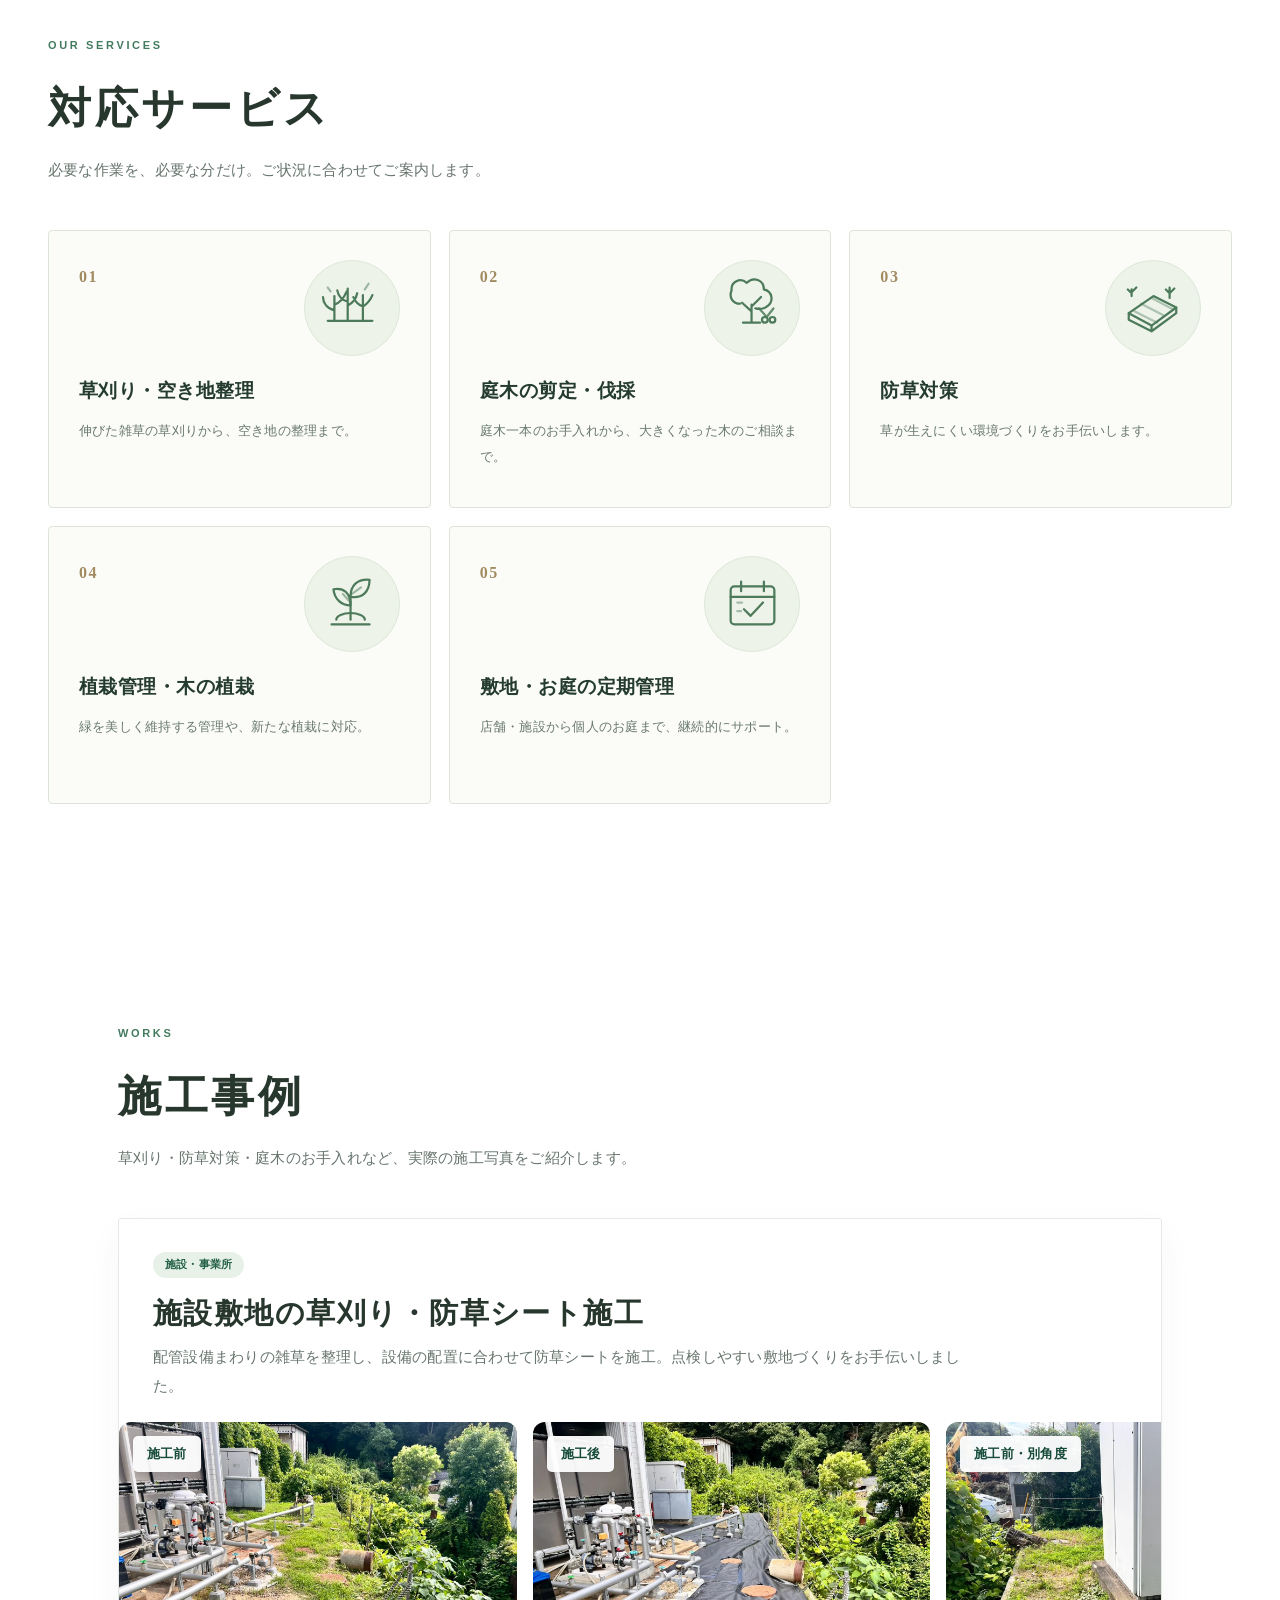
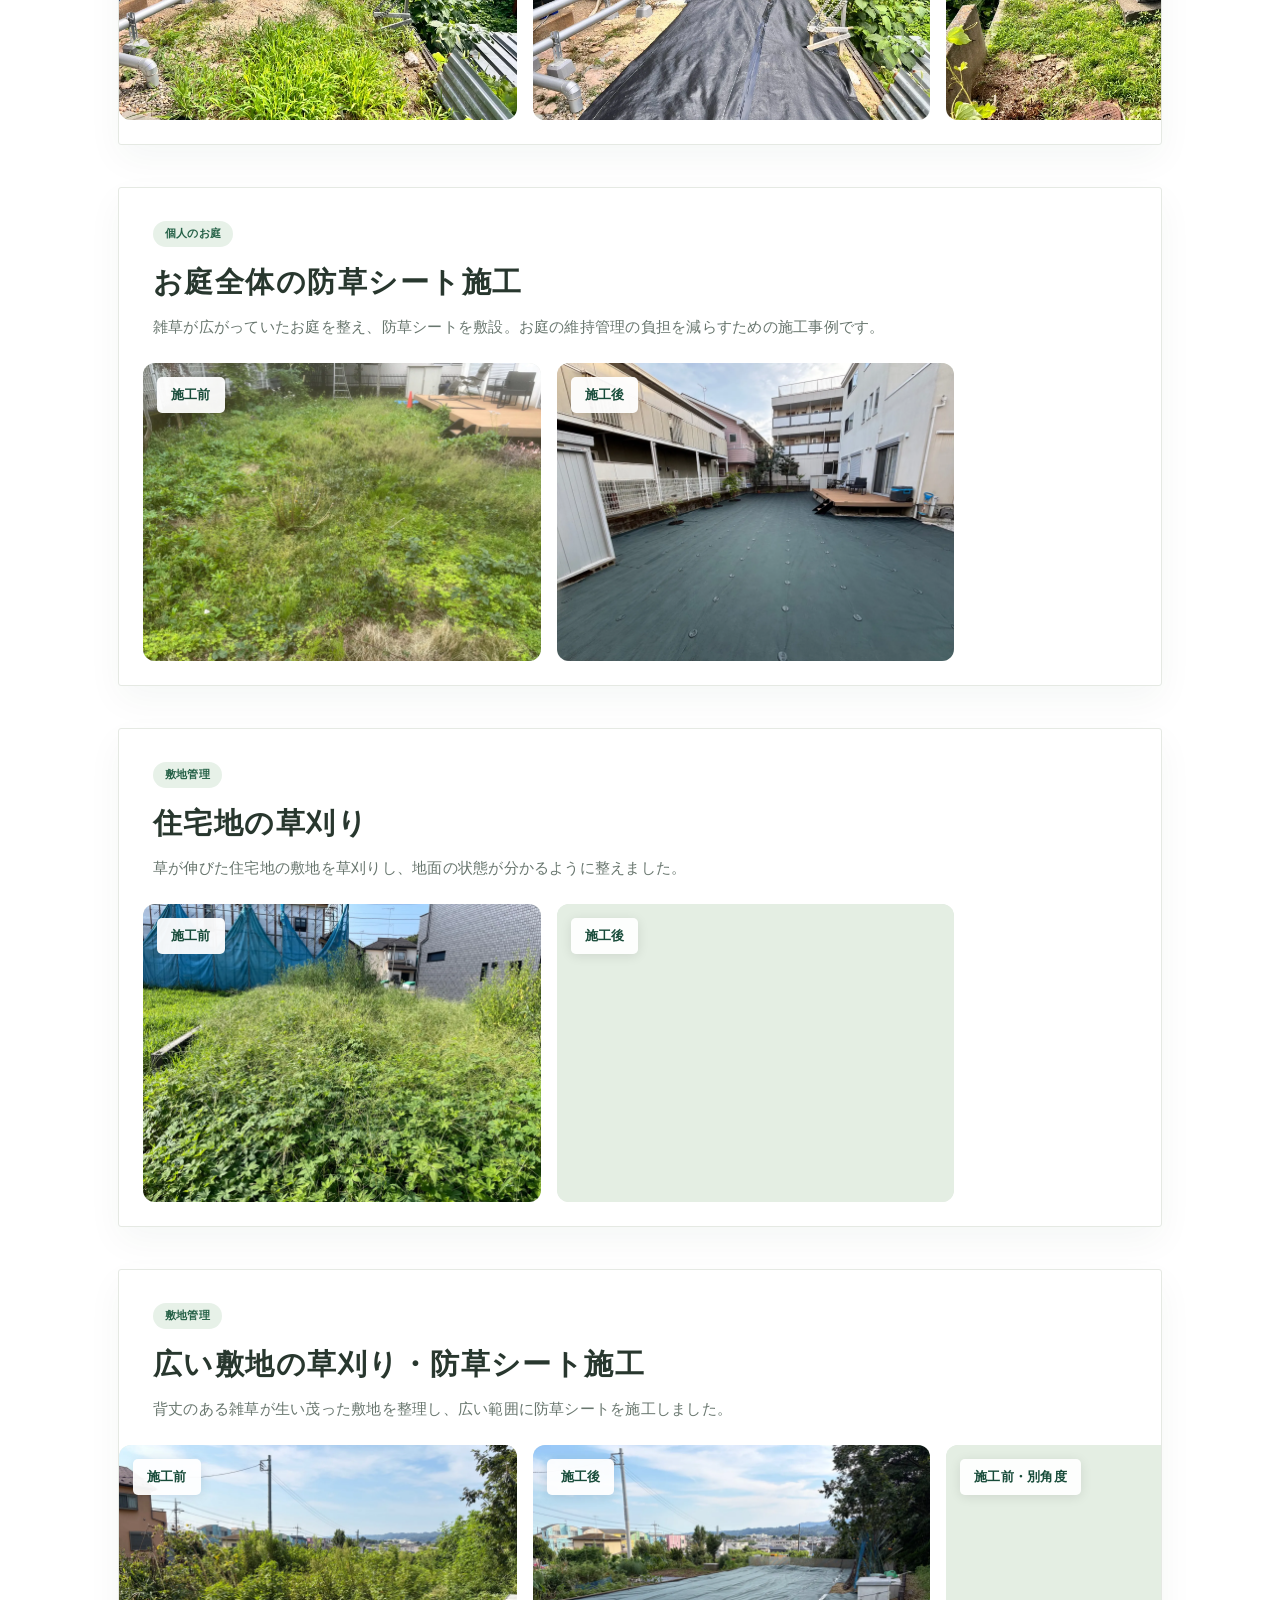
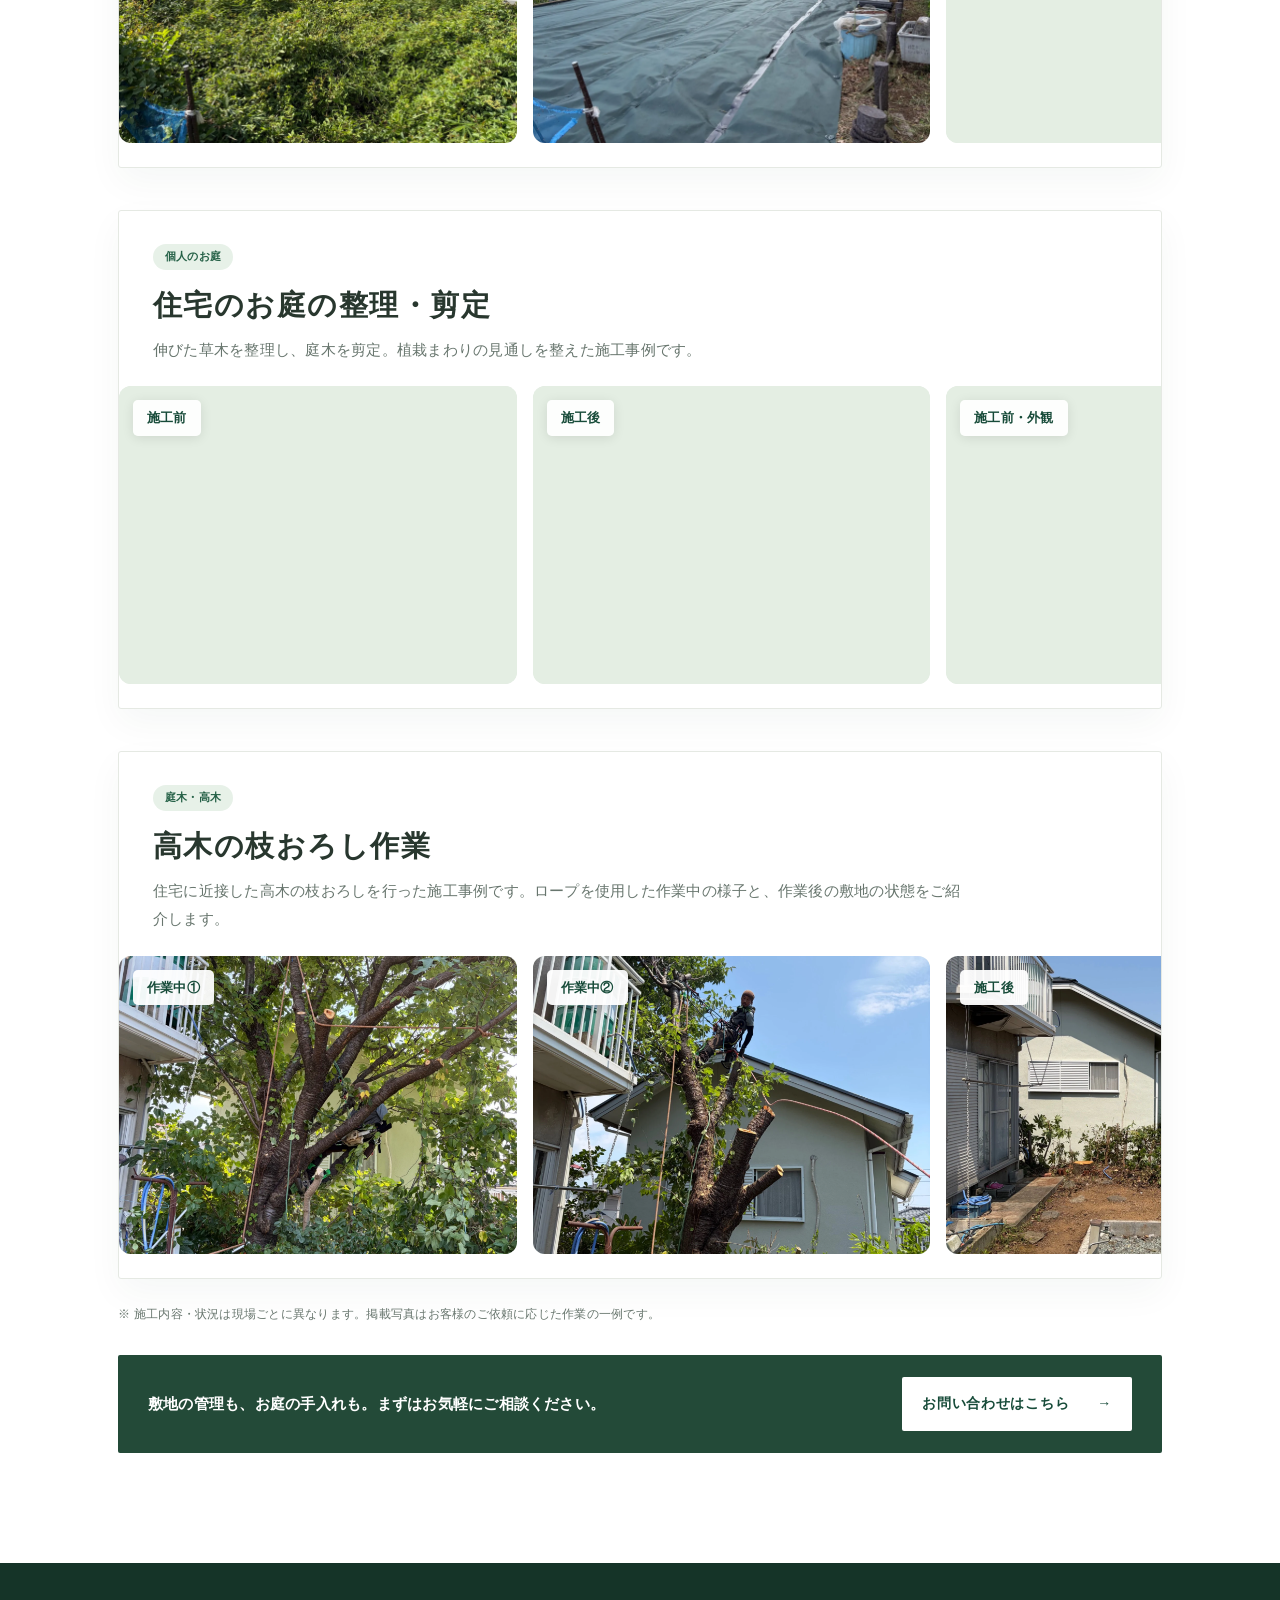
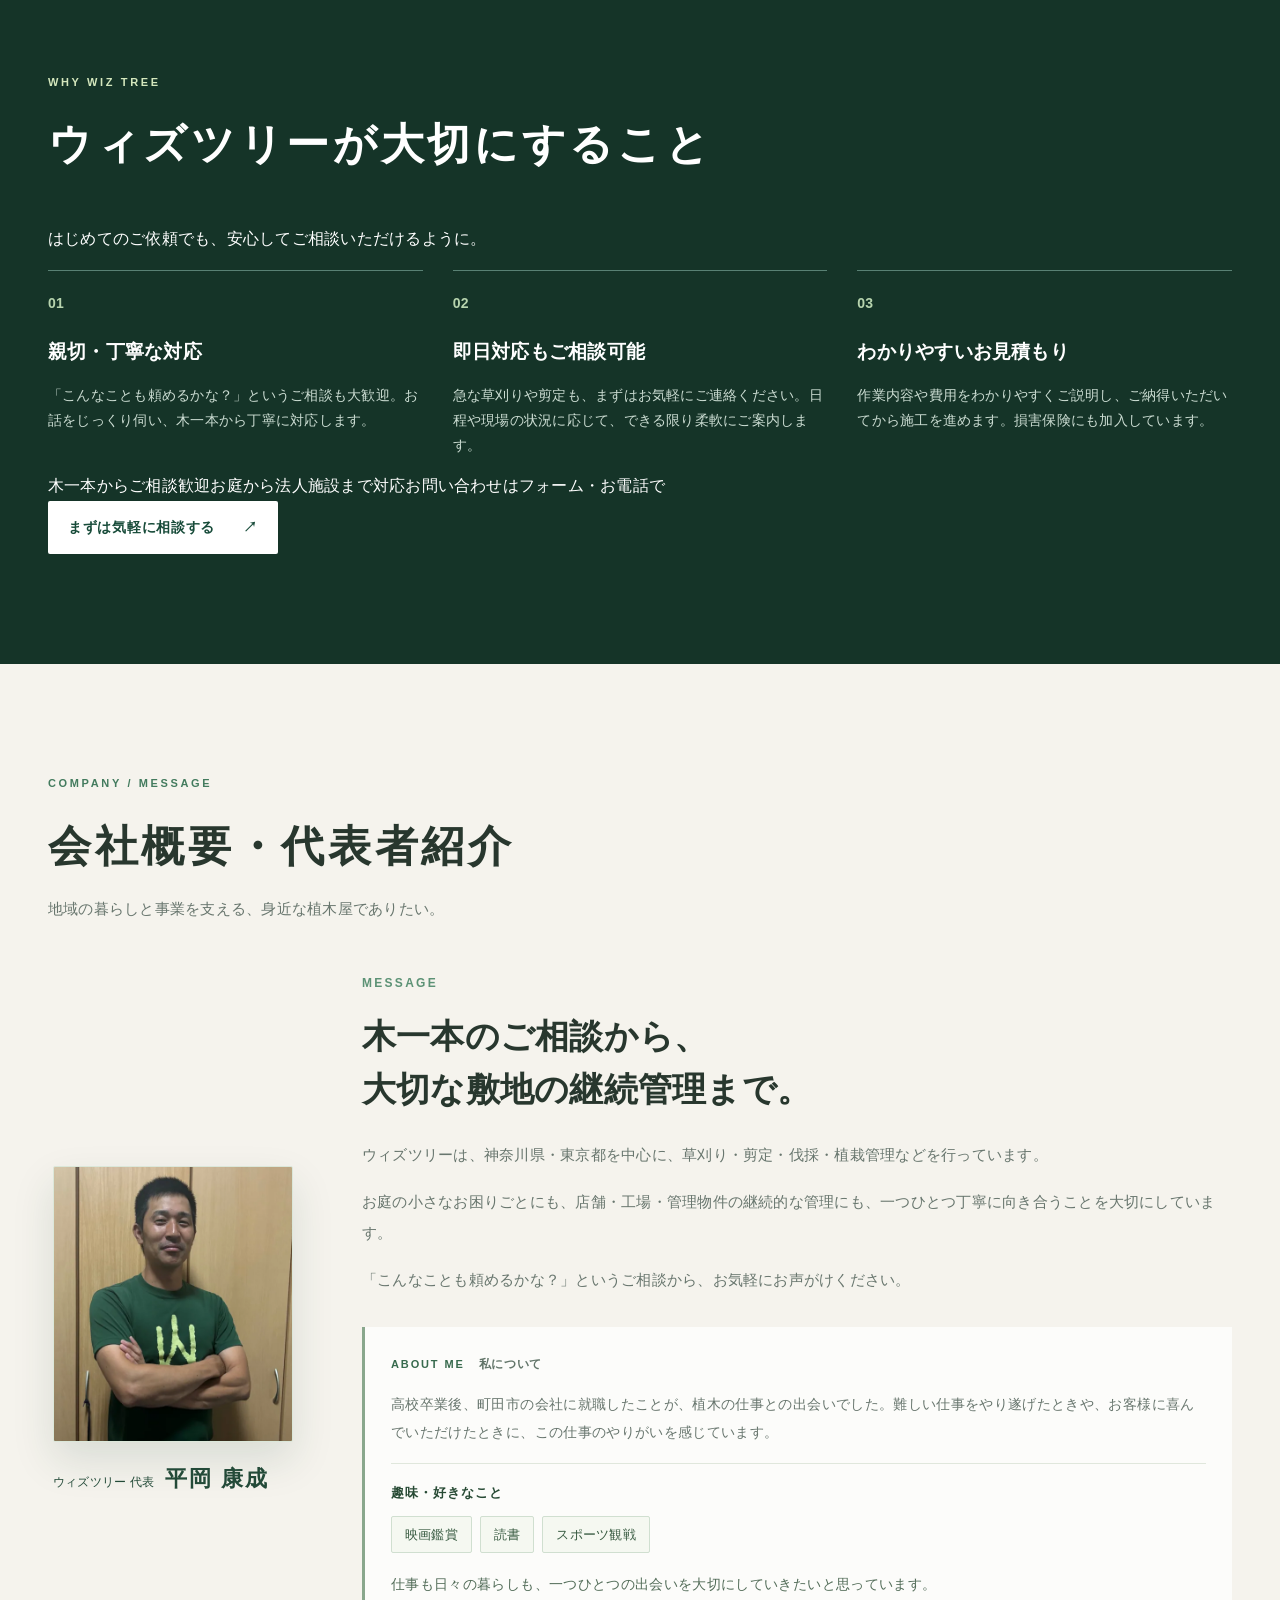
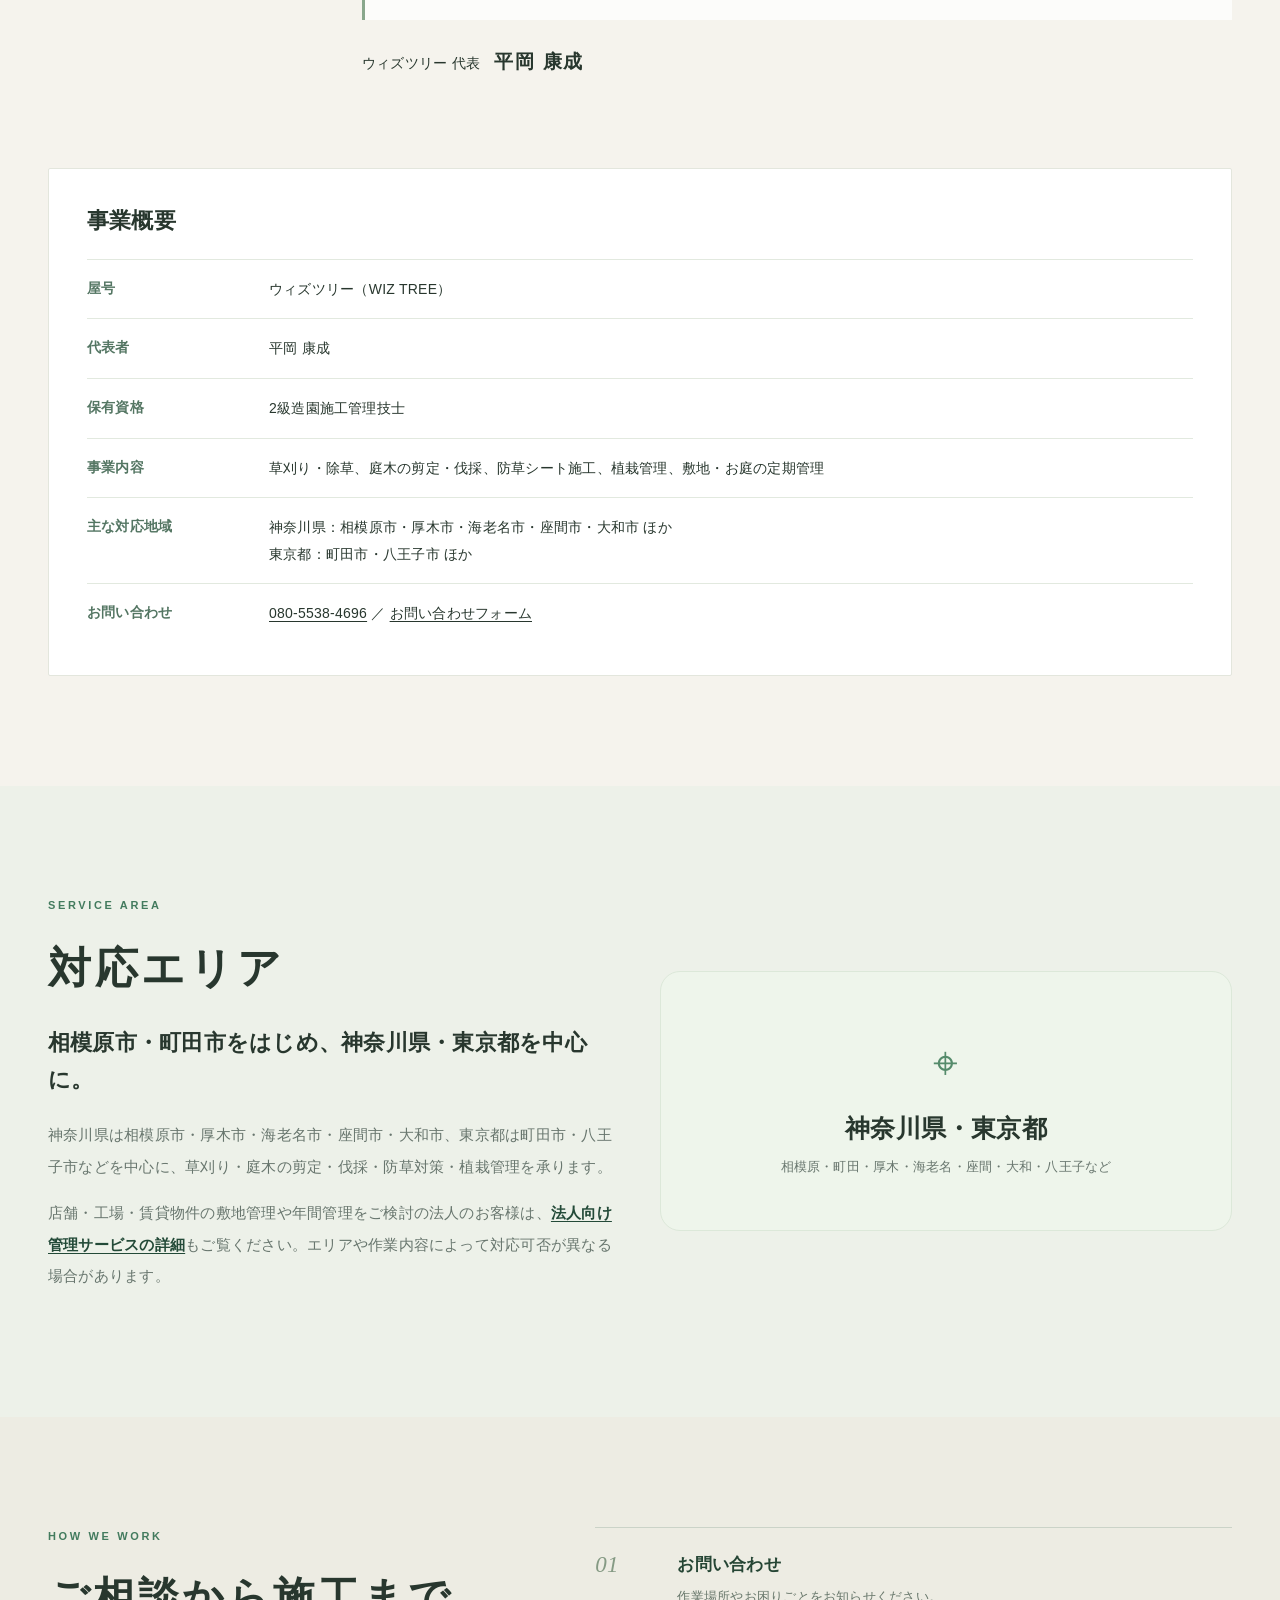
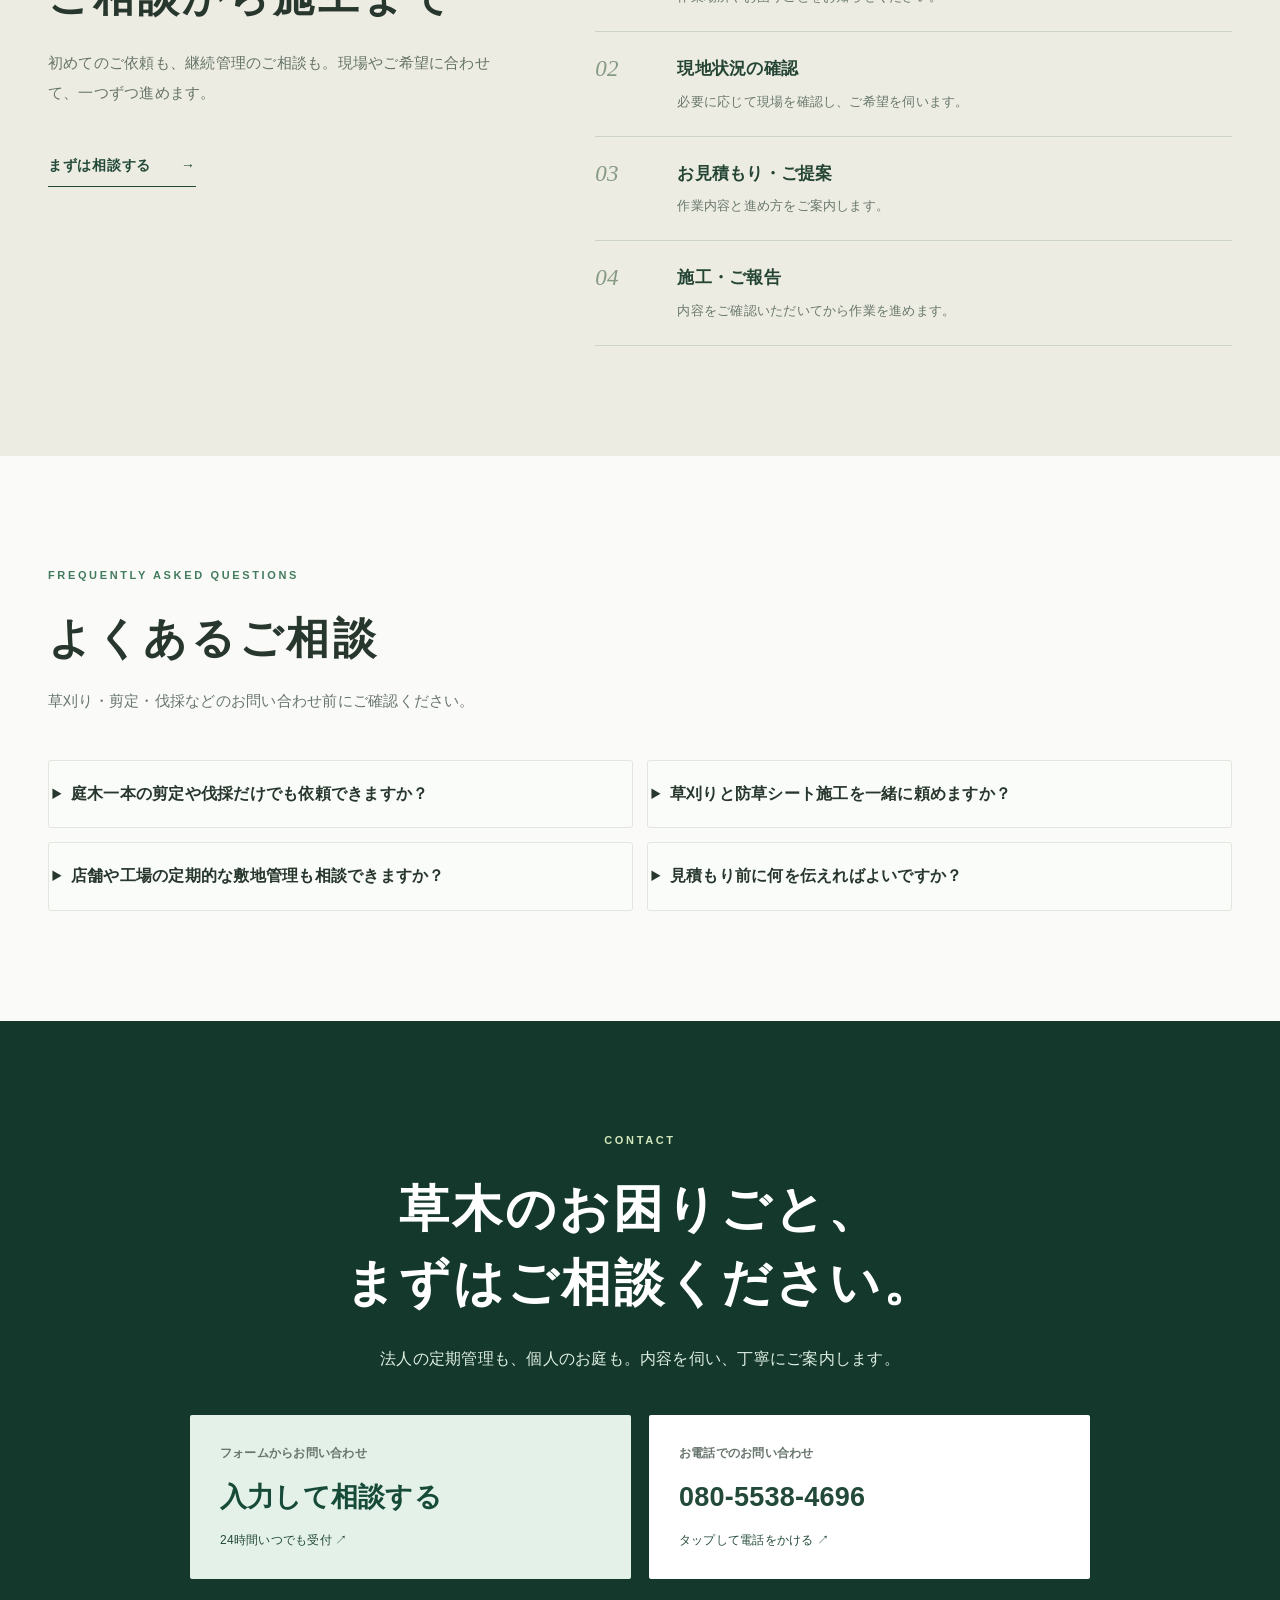
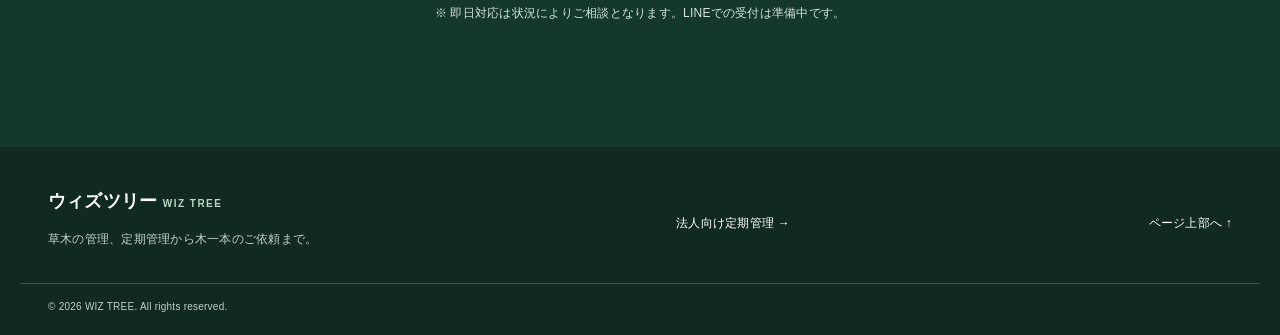
==== commit 70981049: "Make Why Wiz Tree section welcoming with friendly service and conditional same-day availability" ====
--- a/index.html
+++ b/index.html
@@ -110,7 +110,17 @@
         <div class="works-cta"><p>敷地の管理も、お庭の手入れも。まずはお気軽にご相談ください。</p><a class="btn btn-light" href="#contact">お問い合わせはこちら <span aria-hidden="true">→</span></a></div>
       </div>
     </section>
-    <section class="section section-deep" id="about"><div class="wrap"><p class="eyebrow light">WHY WIZ TREE</p><h2>ウィズツリーが大切にすること</h2><div class="value-grid"><div><span class="value-number">01</span><h3>ご相談しやすい対応</h3><p>木一本からのご依頼も歓迎。まずはお悩みをお聞かせください。</p></div><div><span class="value-number">02</span><h3>丁寧なお仕事</h3><p>ひとつひとつの現場に、誠実に向き合います。</p></div><div><span class="value-number">03</span><h3>安心を考えたご案内</h3><p>安心価格を心がけたお見積もり。損害保険にも加入しています。</p></div></div></div></section>
+    <section class="section section-deep" id="about"><div class="wrap">
+<p class="eyebrow light">WHY WIZ TREE</p><h2>ウィズツリーが大切にすること</h2>
+<p class="about-reassurance-lead">はじめてのご依頼でも、安心してご相談いただけるように。</p>
+<div class="value-grid">
+<div><span class="value-number">01</span><h3>親切・丁寧な対応</h3><p>「こんなことも頼めるかな？」というご相談も大歓迎。お話をじっくり伺い、木一本から丁寧に対応します。</p></div>
+<div><span class="value-number">02</span><h3>即日対応もご相談可能</h3><p>急な草刈りや剪定も、まずはお気軽にご連絡ください。日程や現場の状況に応じて、できる限り柔軟にご案内します。</p></div>
+<div><span class="value-number">03</span><h3>わかりやすいお見積もり</h3><p>作業内容や費用をわかりやすくご説明し、ご納得いただいてから施工を進めます。損害保険にも加入しています。</p></div>
+</div>
+<div class="about-trust-footer"><span>木一本からご相談歓迎</span><span>お庭から法人施設まで対応</span><span>お問い合わせはフォーム・お電話で</span></div>
+<div class="about-trust-action"><a href="contact.html" class="btn btn-light">まずは気軽に相談する <span aria-hidden="true">↗</span></a></div>
+</div></section>
     
     <section class="section company-section" id="company" aria-labelledby="company-title">
       <div class="wrap">
--- a/styles.css
+++ b/styles.css
@@ -466,3 +466,18 @@
 .owner-hobbies li{padding:6px 13px;border:1px solid #d0dfd0;border-radius:2px;background:#f5f8f1;color:#375a40;font-size:13px}
 .owner-personal-profile .owner-personal-closing{margin-bottom:0!important;color:#536d59!important}
 @media(max-width:720px){.owner-personal-profile{padding:20px 17px;margin-top:26px}.owner-hobbies ul{gap:7px}}
+
+/* Service illustration redesign: custom vector icons */
+#services .service-grid{gap:18px;align-items:stretch}
+#services .service-card{display:flex;flex-direction:column;min-height:278px;padding:29px 30px 32px;background:#fbfbf8;border:1px solid #dce4d9;border-radius:4px!important;transition:box-shadow .22s ease,transform .22s ease,border-color .22s ease}
+#services .service-card-top{display:flex;align-items:flex-start;justify-content:space-between;gap:20px;min-height:106px;margin-bottom:6px}
+#services .service-card .service-num{font-family:Georgia,serif;color:#a28a61;font-size:16px;letter-spacing:.1em;line-height:1.7;padding-top:3px}
+#services .service-icon{display:grid;place-items:center;width:96px;height:96px;flex:0 0 96px;border-radius:50%;background:#edf3e9;border:1px solid #dce8d6;color:#4d7a5a;transition:background .25s ease,transform .25s ease}
+#services .service-icon svg{display:block;width:57px;height:57px;overflow:visible}
+#services .service-card h3{font-family:"Yu Mincho","Hiragino Mincho ProN",serif;font-size:19px;font-weight:700;line-height:1.6;letter-spacing:.025em;margin:4px 0 12px;color:#243b30}
+#services .service-card p{font-size:13px;line-height:1.95;margin:0;color:#69796f}
+#services .service-card:hover{transform:translateY(-4px);border-color:#aec6b1;box-shadow:0 18px 36px rgba(22,59,43,.1)}
+#services .service-card:hover .service-icon{background:#e3eee0;transform:scale(1.045)}
+@media(max-width:950px){#services .service-grid{grid-template-columns:repeat(2,minmax(0,1fr))}#services .service-card{min-height:260px}}
+@media(max-width:620px){#services .service-grid{grid-template-columns:1fr;gap:12px}#services .service-card{min-height:205px;padding:24px 23px 25px}#services .service-card-top{min-height:85px}#services .service-icon{width:76px;height:76px;flex-basis:76px}#services .service-icon svg{width:46px;height:46px}#services .service-card h3{font-size:18px}}
+@media(prefers-reduced-motion:reduce){#services .service-icon,#services .service-card{transition:none}#services .service-card:hover,#services .service-card:hover .service-icon{transform:none}}
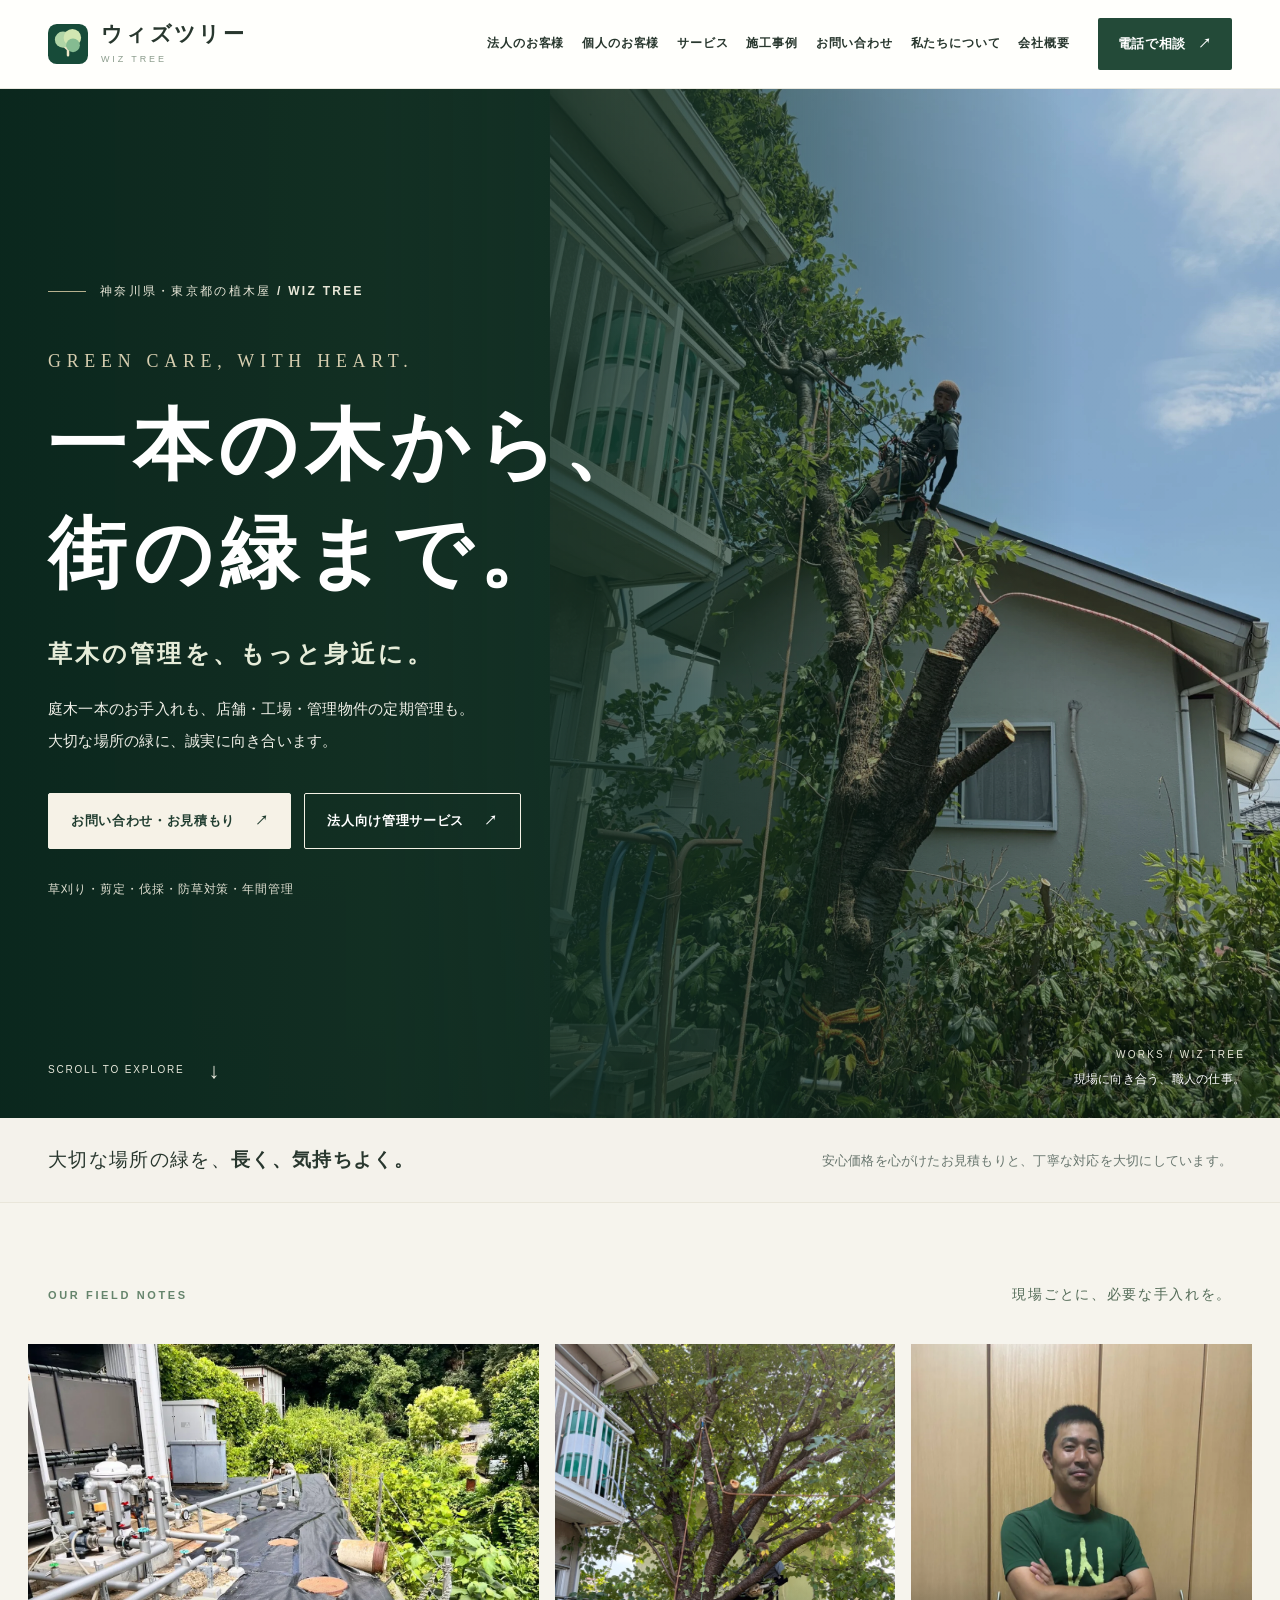
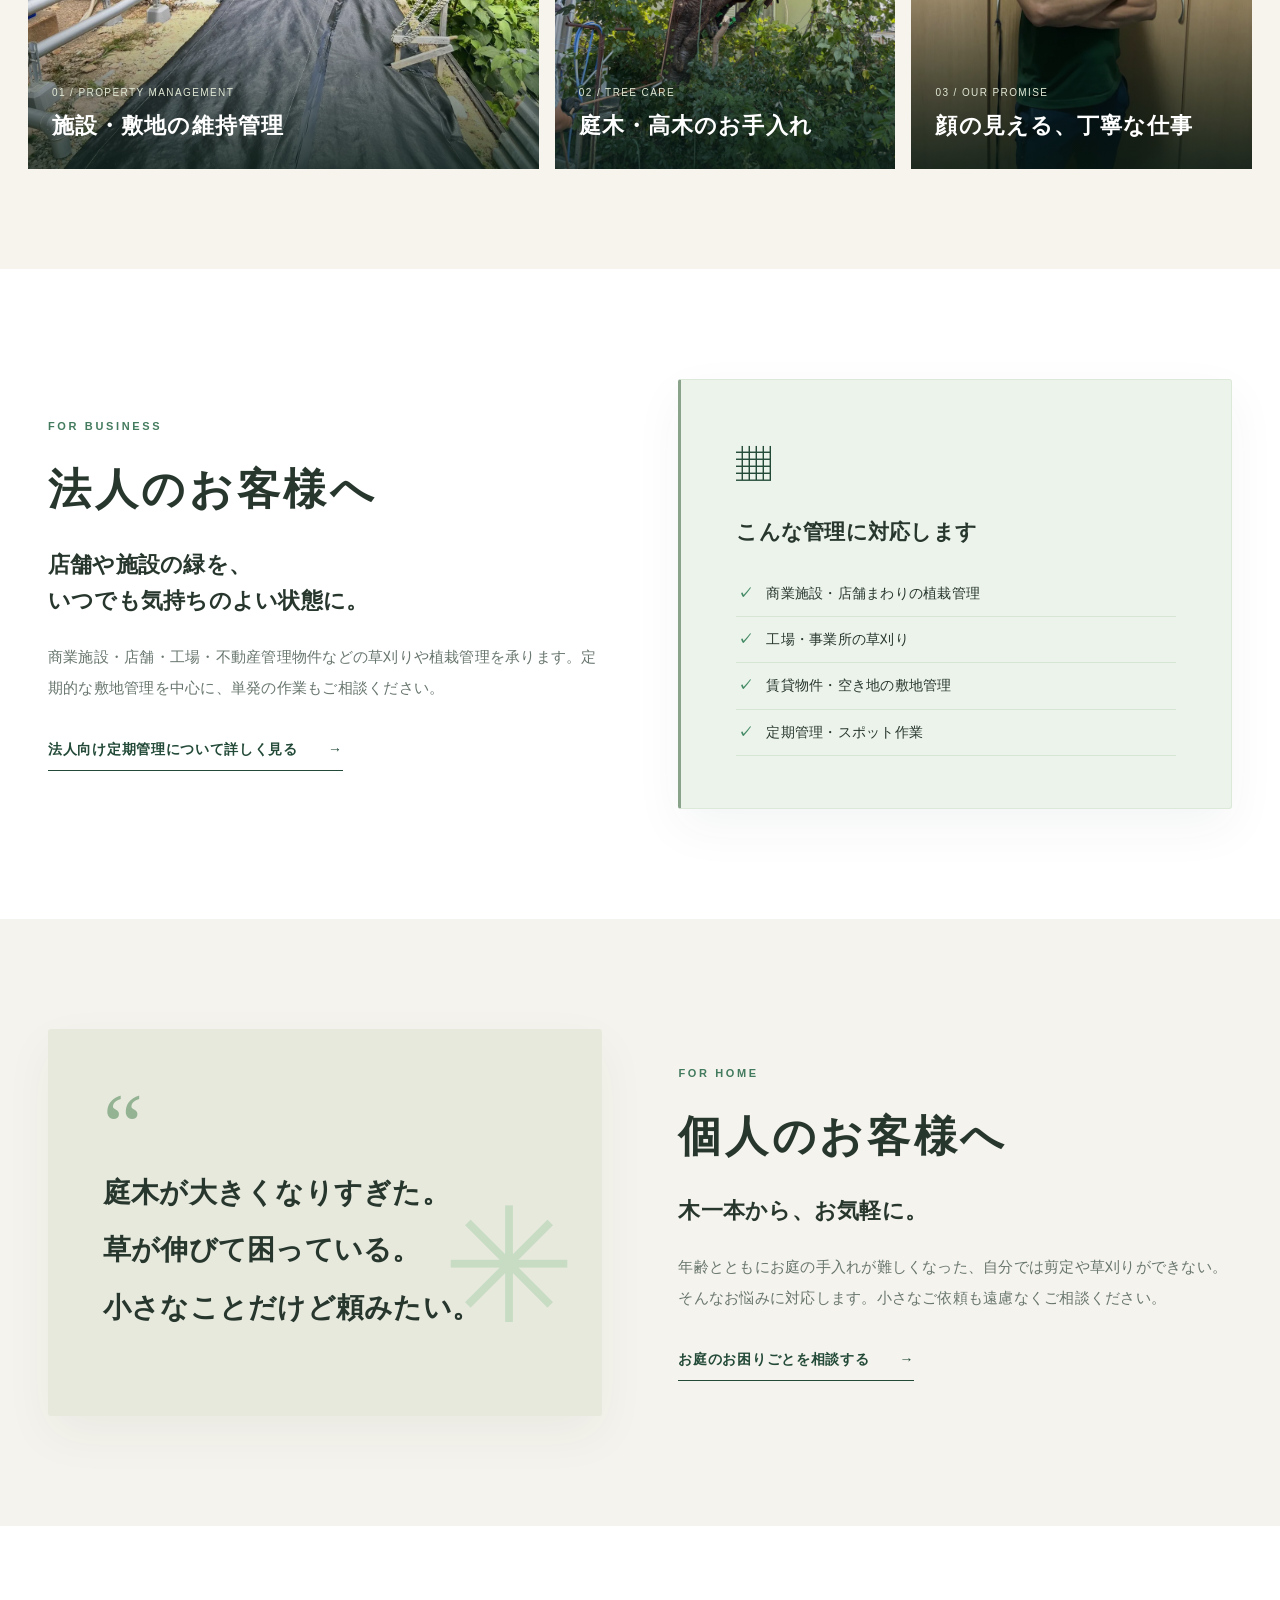
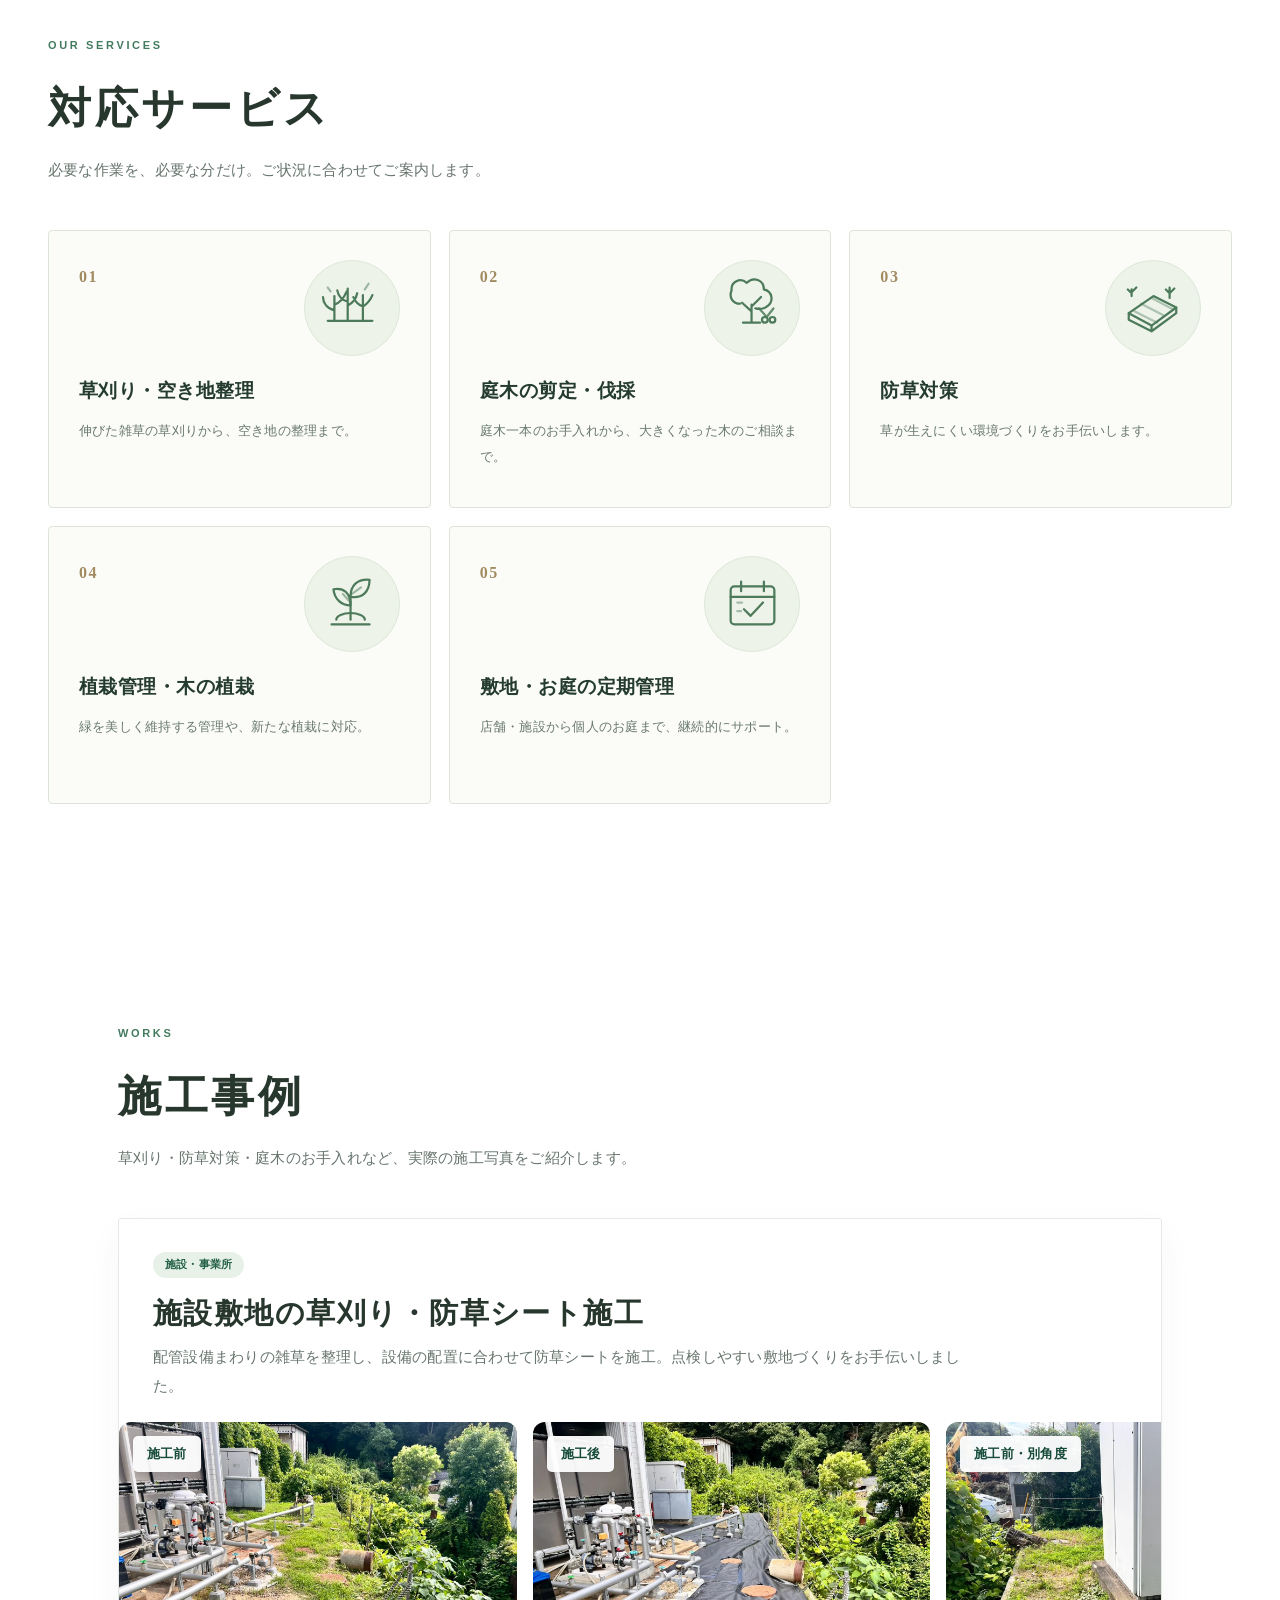
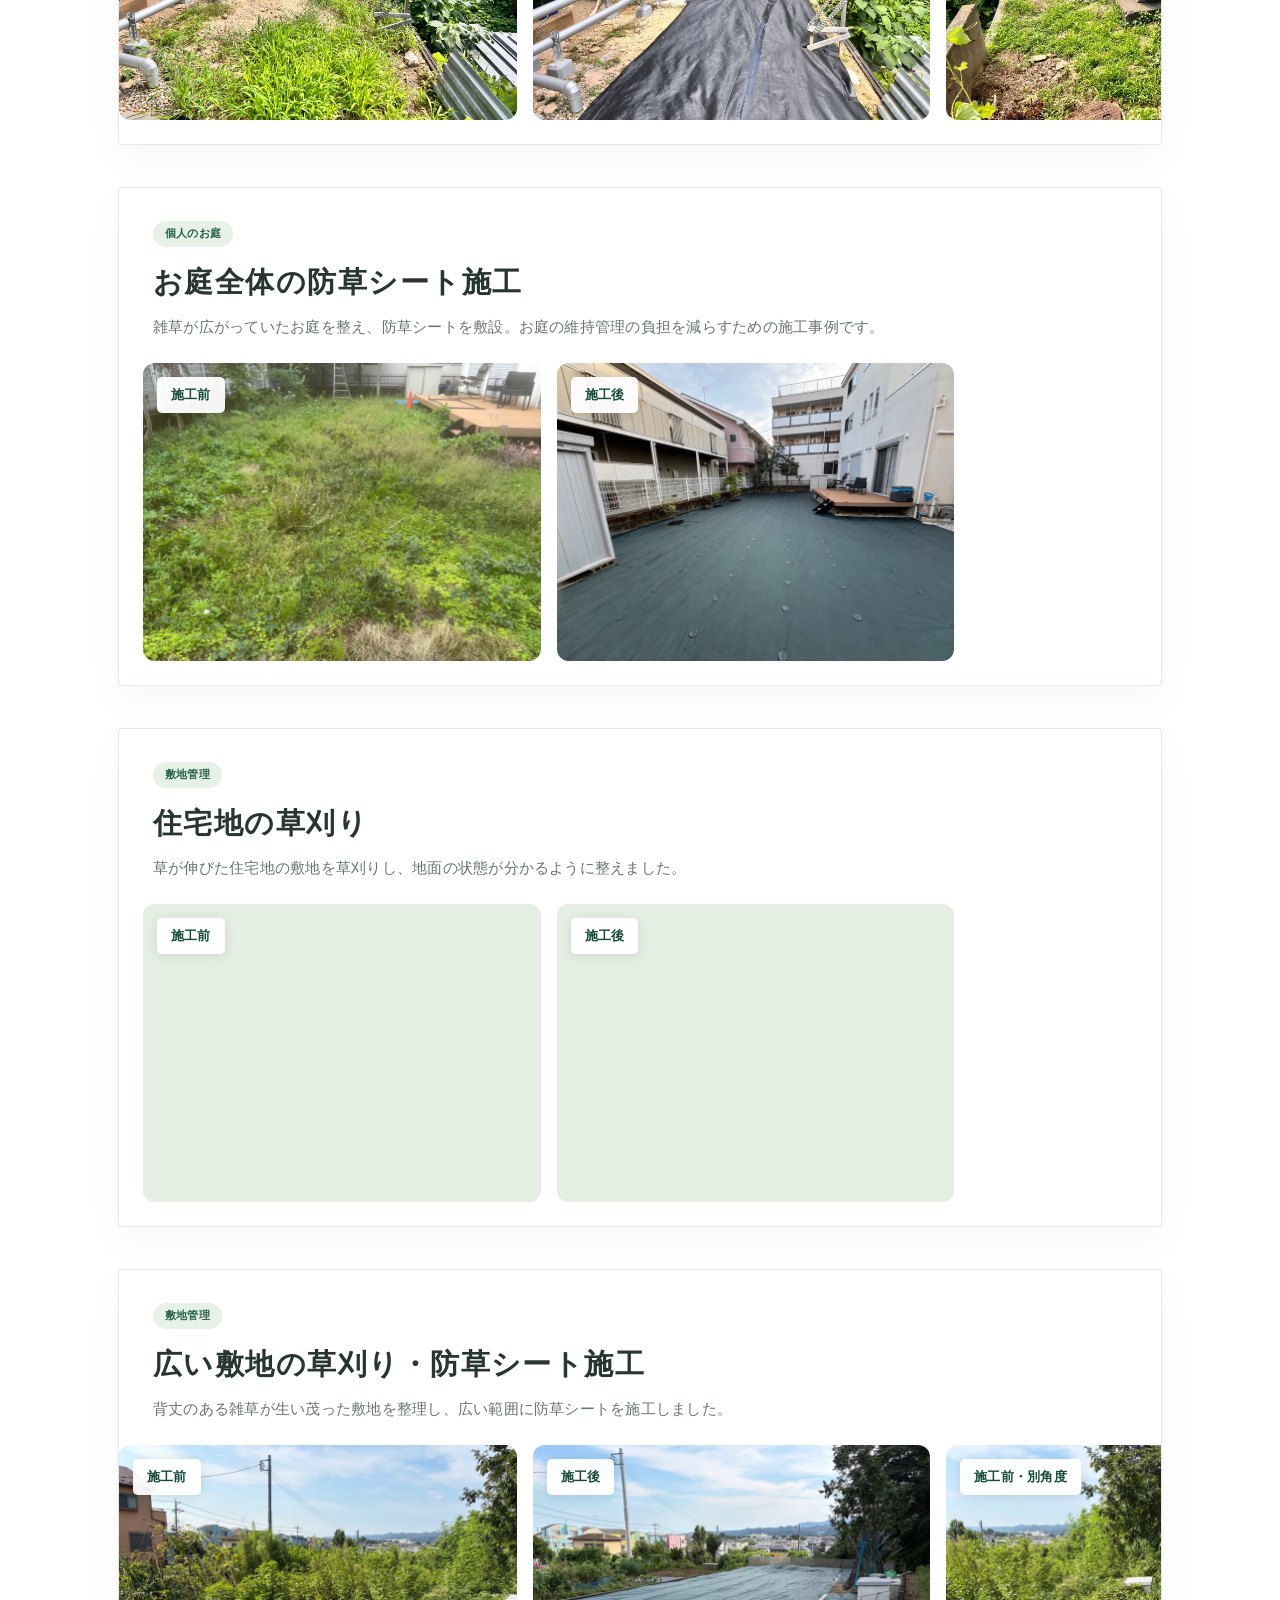
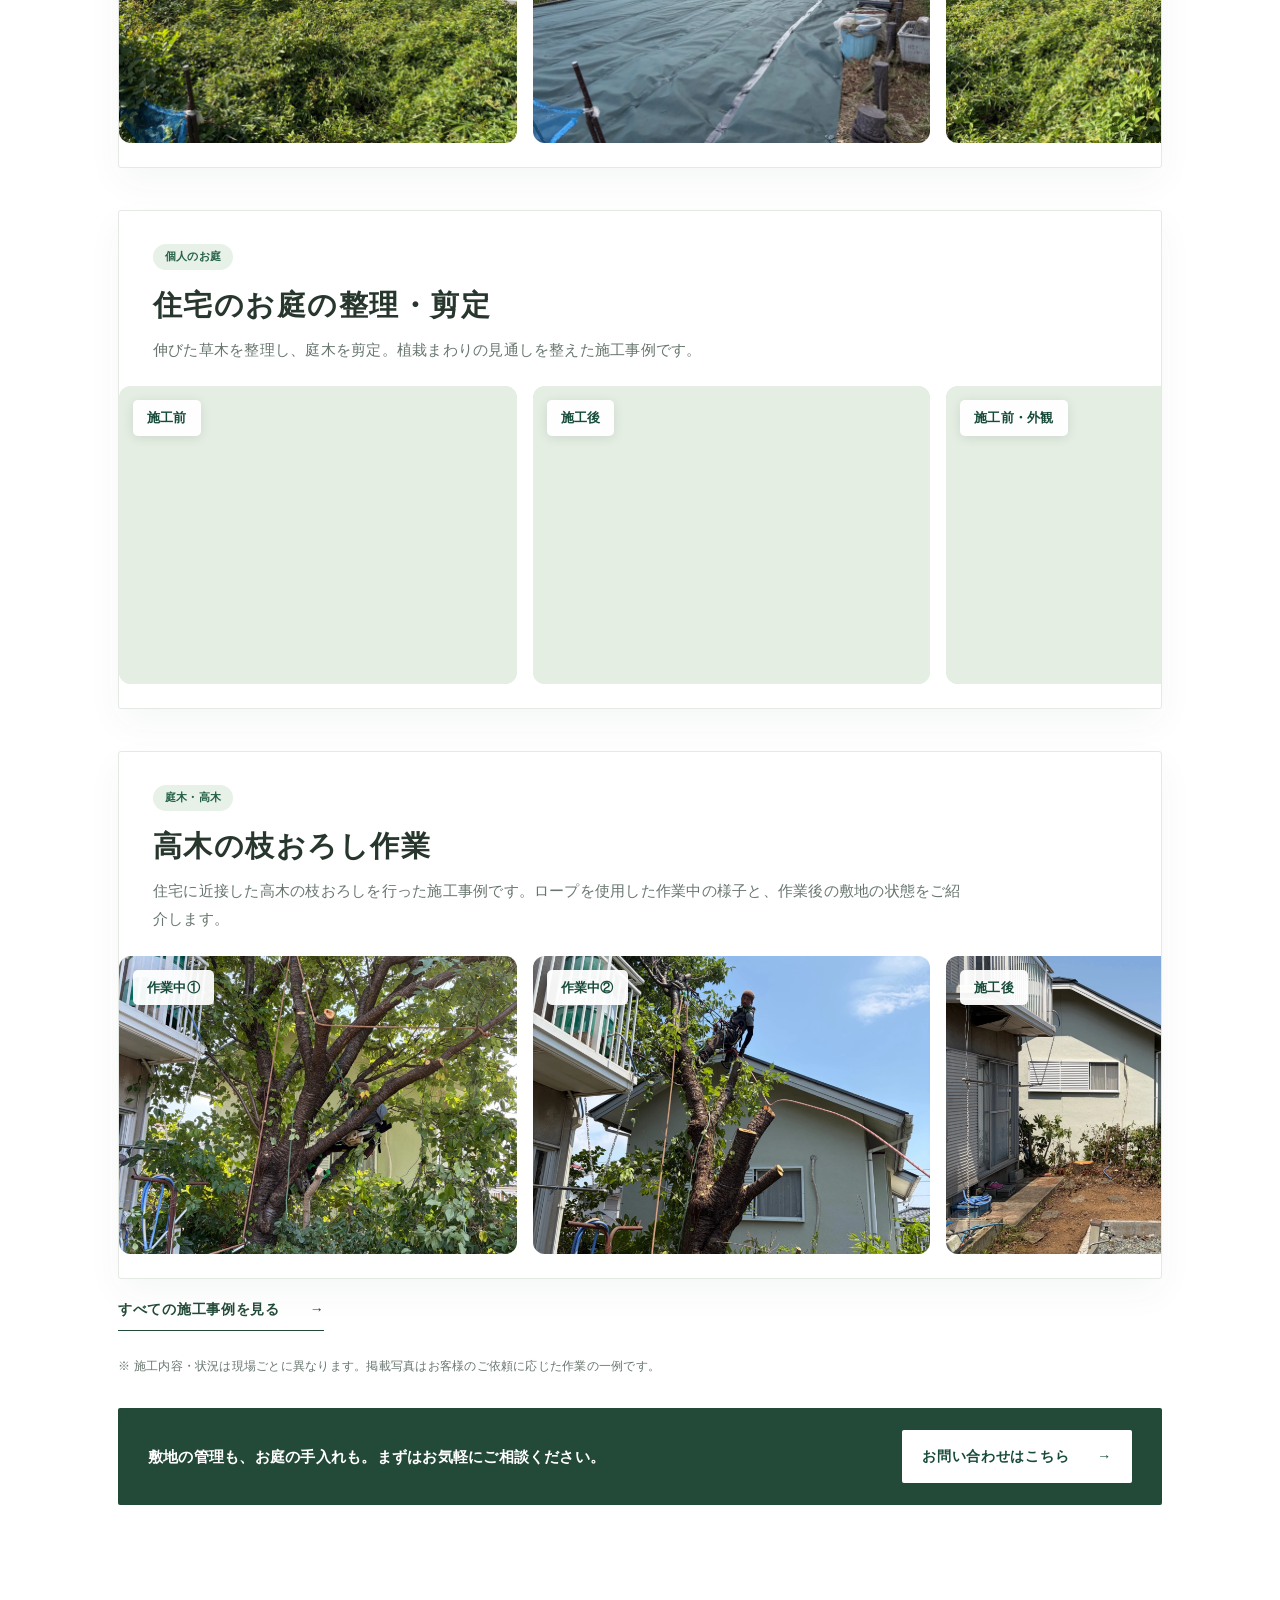
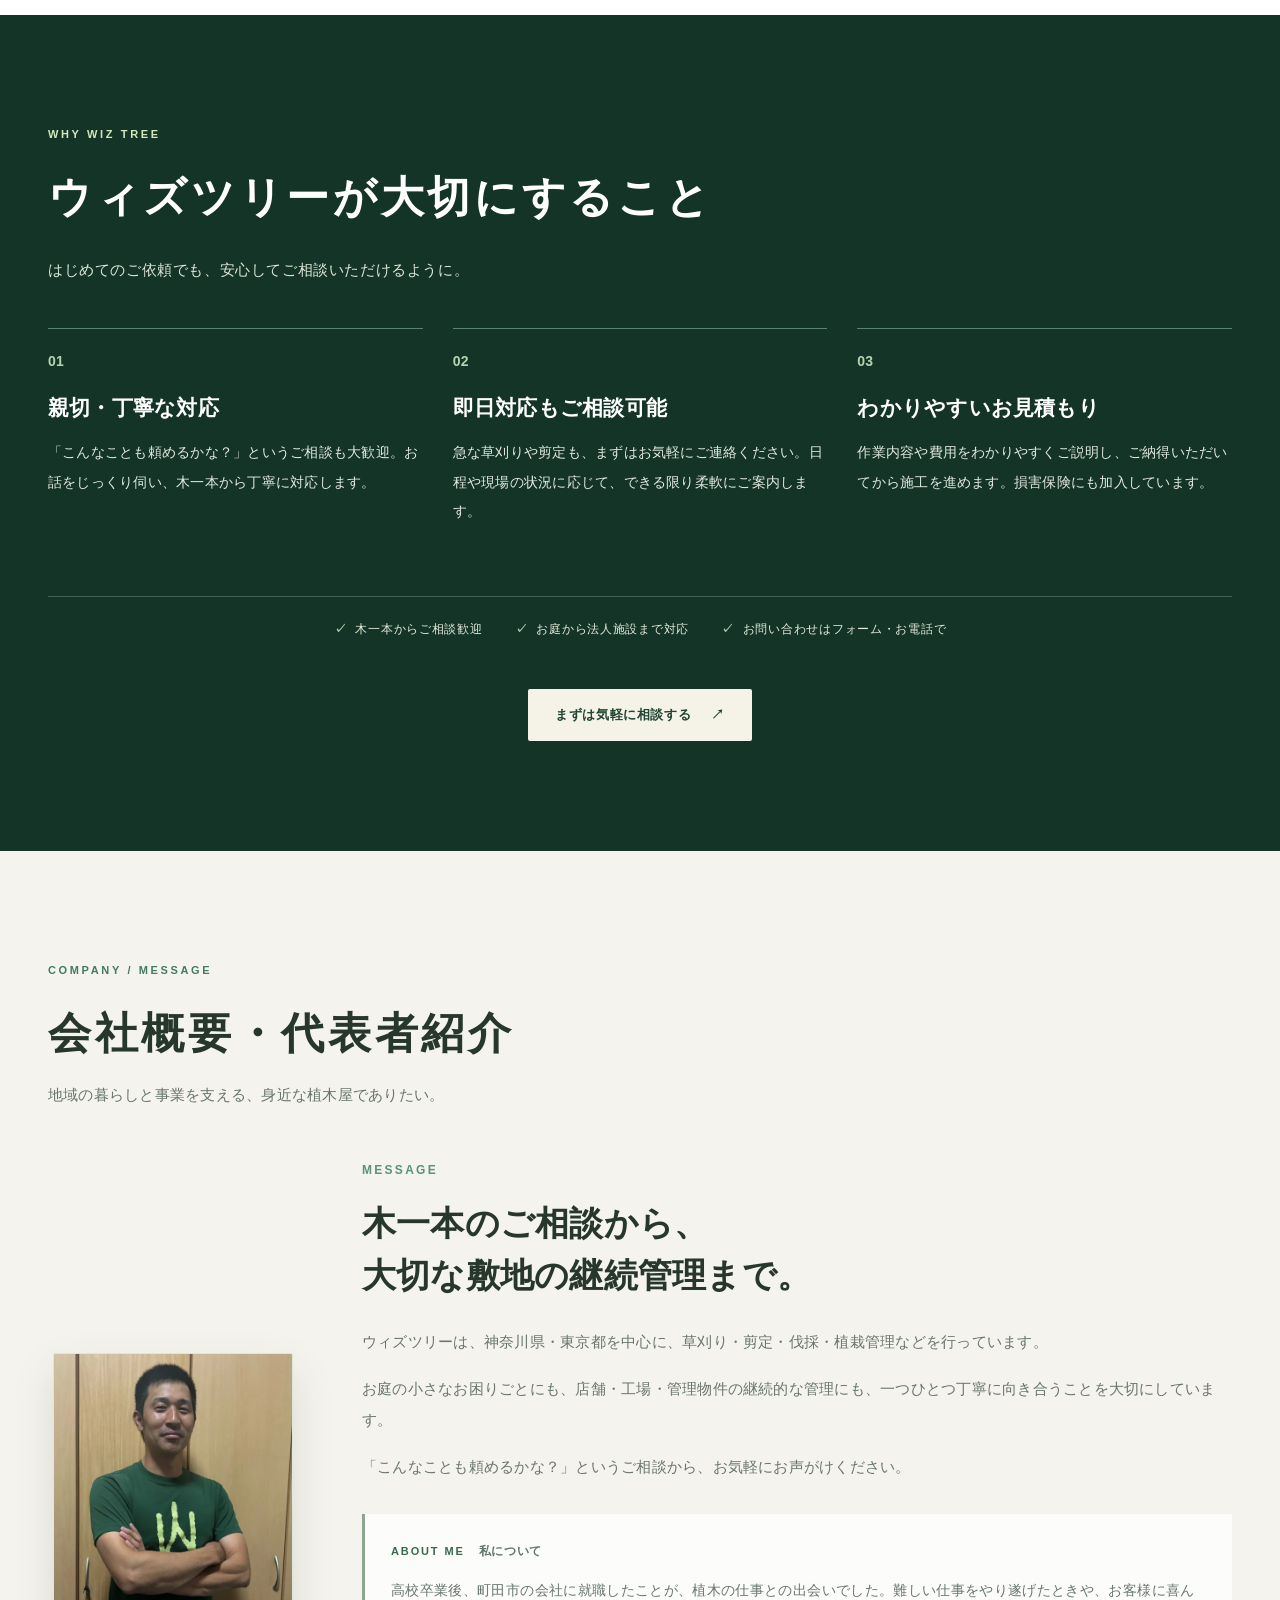
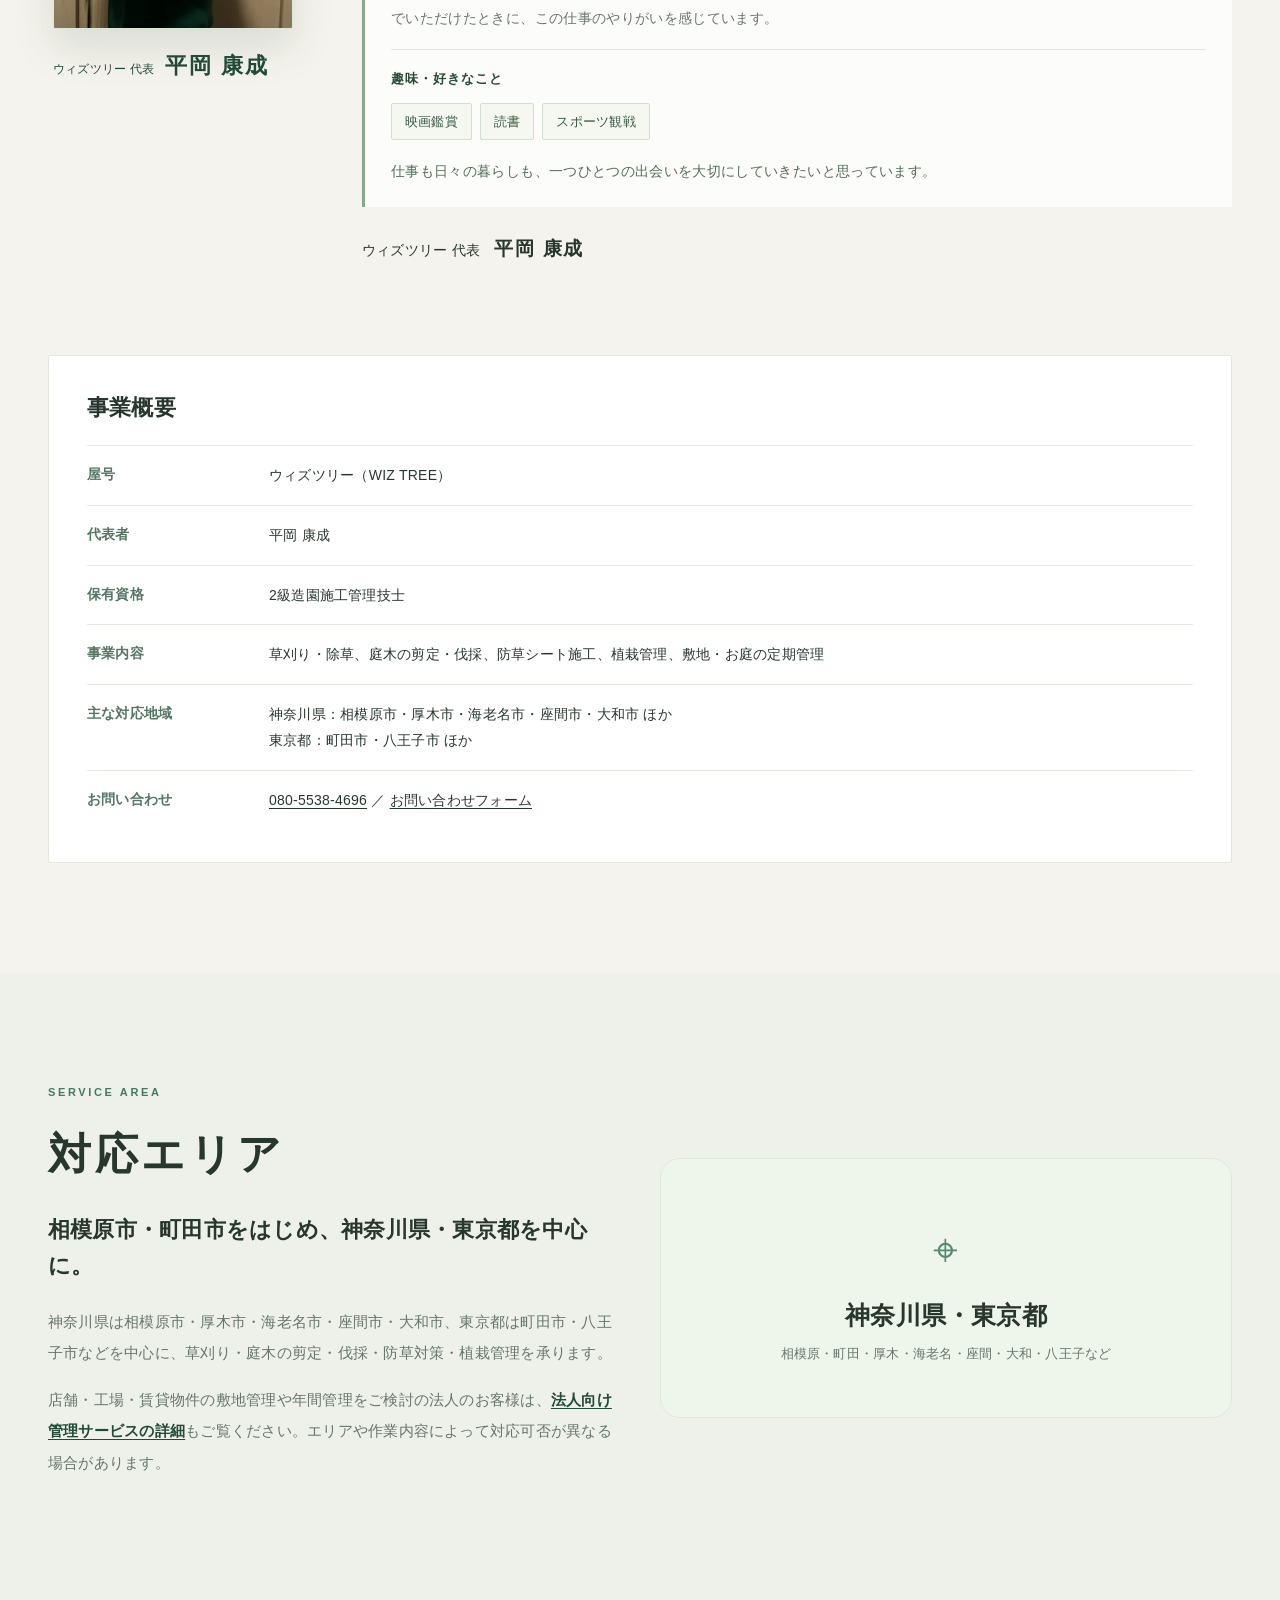
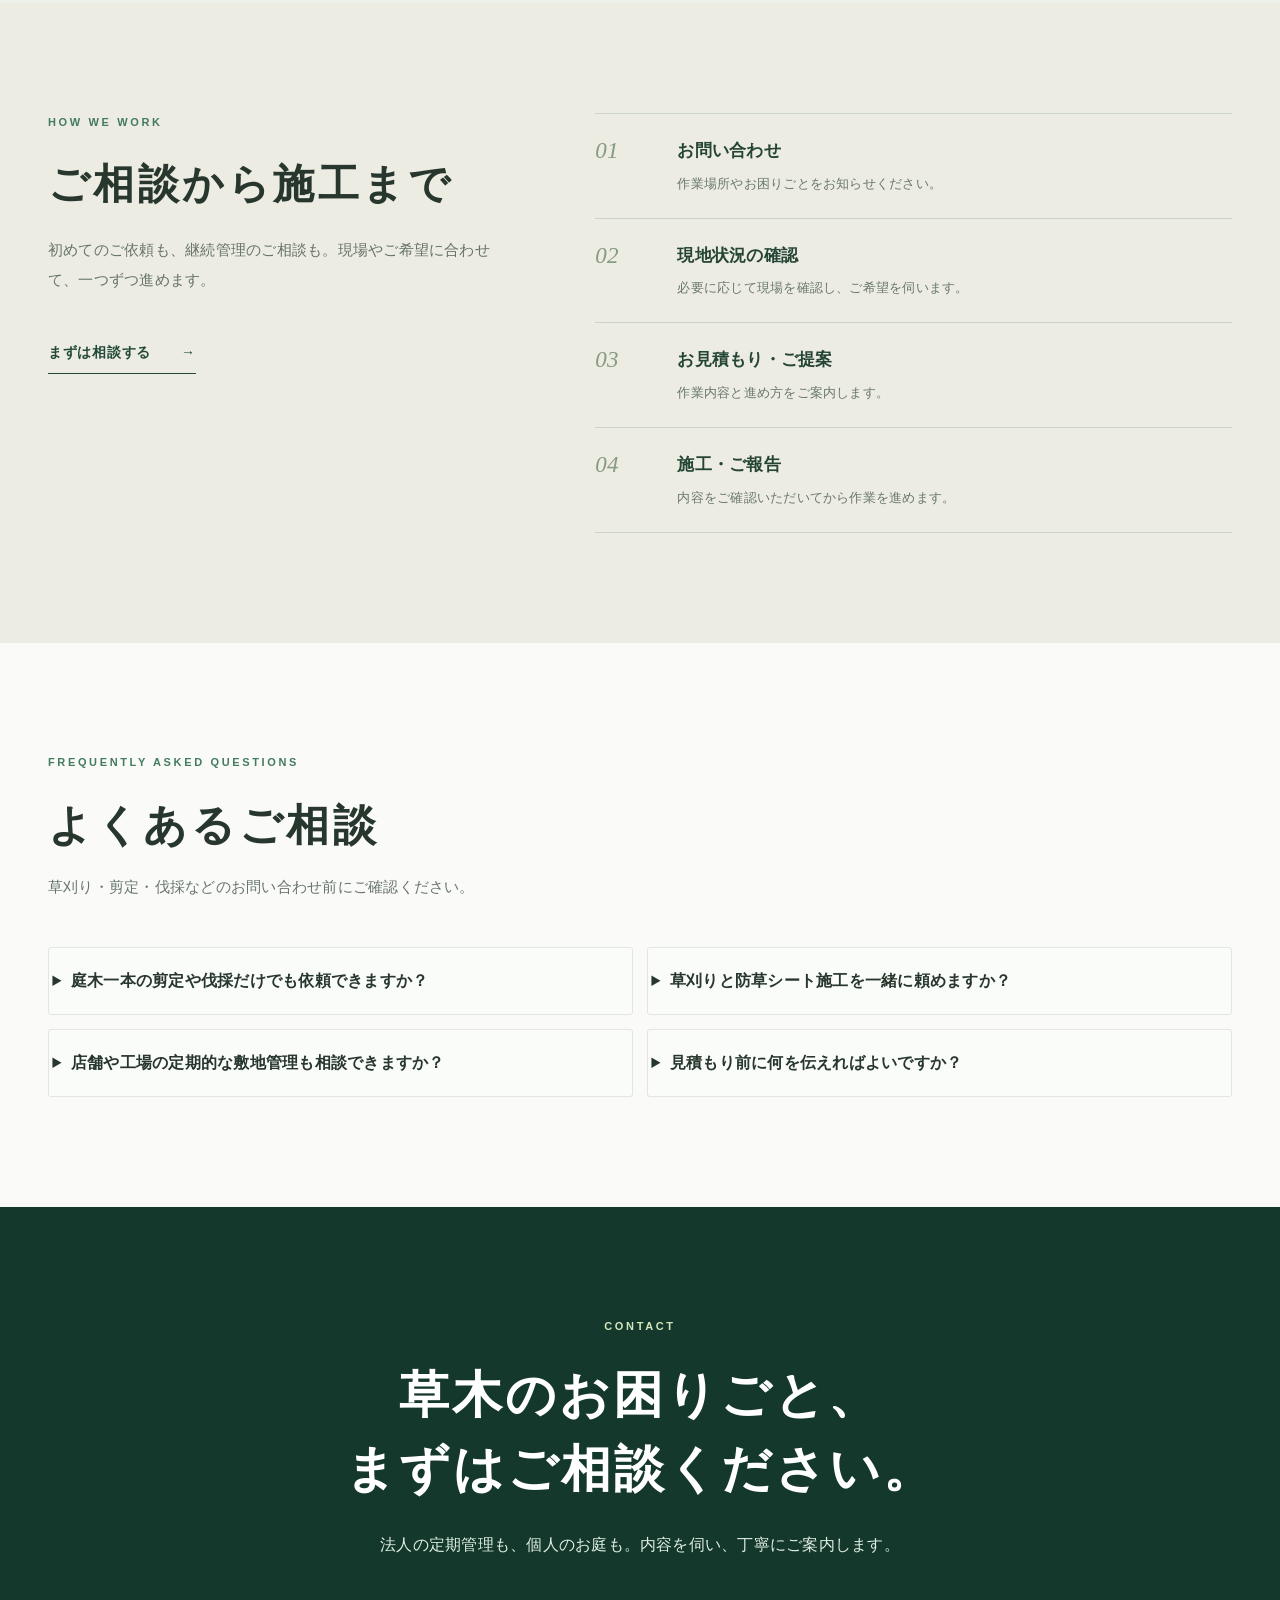
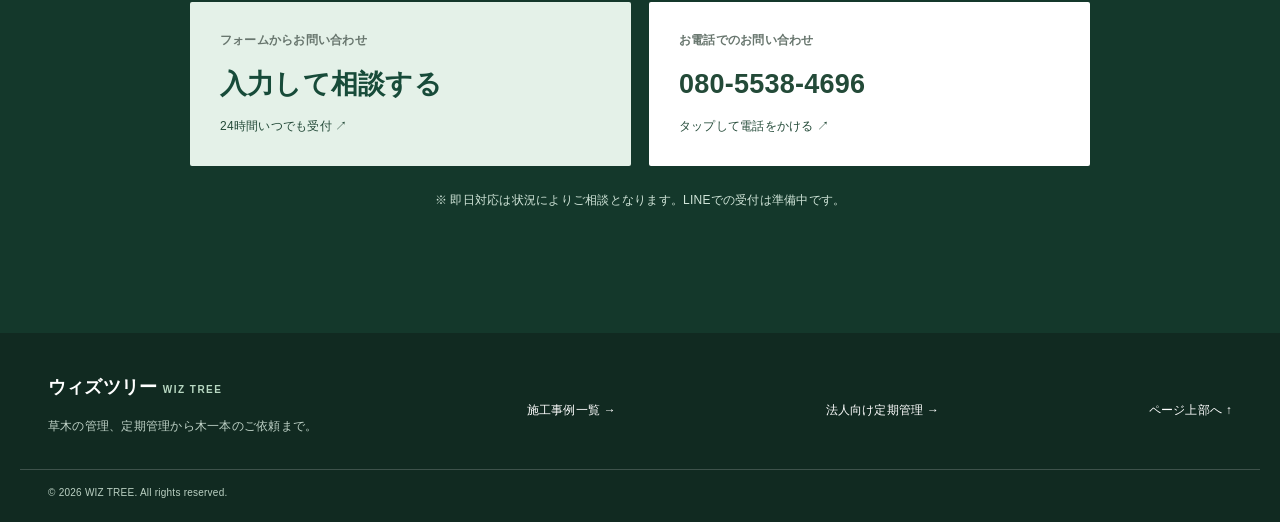
==== commit 320a367a: "Connect index.html to new project gallery and update navigation" ====
--- a/index.html
+++ b/index.html
@@ -26,7 +26,7 @@
         <span><strong>ウィズツリー</strong><small>WIZ TREE</small></span>
       </a>
       <nav aria-label="メインメニュー" class="desktop-nav">
-        <a href="houjin.html">法人のお客様</a><a href="#personal">個人のお客様</a><a href="#services">サービス</a><a href="#works">施工事例</a><a href="contact.html">お問い合わせ</a><a href="#about">私たちについて</a><a href="#company">会社概要</a>
+        <a href="houjin.html">法人のお客様</a><a href="#personal">個人のお客様</a><a href="#services">サービス</a><a href="works.html">施工事例</a><a href="contact.html">お問い合わせ</a><a href="#about">私たちについて</a><a href="#company">会社概要</a>
       </nav>
       <a class="header-contact" href="tel:08055384696">電話で相談 <span aria-hidden="true">↗</span></a>
     </div>
@@ -106,6 +106,7 @@
  <div class="case-heading"><span class="case-tag">庭木・高木</span><h3>高木の枝おろし作業</h3><p>住宅に近接した高木の枝おろしを行った施工事例です。ロープを使用した作業中の様子と、作業後の敷地の状態をご紹介します。</p></div>
  <div class="case-photos"><figure class="case-image"><img src="images/takagi-edaoroshi-2.webp" alt="高木の枝おろし作業：樹上での作業中・枝おろし前半" loading="lazy" decoding="async" width="800" height="600"><figcaption>作業中①</figcaption></figure><figure class="case-image"><img src="images/takagi-edaoroshi-1.webp" alt="高木の枝おろし作業：樹上での作業中・枝おろし後半" loading="lazy" decoding="async" width="800" height="600"><figcaption>作業中②</figcaption></figure><figure class="case-image"><img src="images/takagi-edaoroshi-3.webp" alt="高木の枝おろし作業：施工後の敷地" loading="lazy" decoding="async" width="800" height="600"><figcaption>施工後</figcaption></figure></div>
  </article></div>
+        <div class="works-archive-link"><a class="text-link" href="works.html">すべての施工事例を見る <span aria-hidden="true">→</span></a></div>
         <p class="works-note">※ 施工内容・状況は現場ごとに異なります。掲載写真はお客様のご依頼に応じた作業の一例です。</p>
         <div class="works-cta"><p>敷地の管理も、お庭の手入れも。まずはお気軽にご相談ください。</p><a class="btn btn-light" href="#contact">お問い合わせはこちら <span aria-hidden="true">→</span></a></div>
       </div>
@@ -178,7 +179,7 @@
 </div></section>
     <section class="section contact-section" id="contact"><div class="wrap contact-inner"><p class="eyebrow light">CONTACT</p><h2>草木のお困りごと、<br>まずはご相談ください。</h2><p>法人の定期管理も、個人のお庭も。内容を伺い、丁寧にご案内します。</p><div class="contact-buttons"><a class="contact-option inquiry-link-option" href="contact.html"><span class="contact-type">フォームからお問い合わせ</span><strong>入力して相談する</strong><span>24時間いつでも受付 ↗</span></a><a class="contact-option" href="tel:08055384696"><span class="contact-type">お電話でのお問い合わせ</span><strong>080-5538-4696</strong><span>タップして電話をかける ↗</span></a></div><p class="contact-footnote">※ 即日対応は状況によりご相談となります。LINEでの受付は準備中です。</p></div></section>
   </main>
-  <footer class="footer"><div class="wrap footer-inner"><div><strong>ウィズツリー <small>WIZ TREE</small></strong><p>草木の管理、定期管理から木一本のご依頼まで。</p></div><a href="houjin.html">法人向け定期管理 →</a><a href="#top">ページ上部へ ↑</a></div><div class="wrap copyright"><small>© <span id="year">2026</span> WIZ TREE. All rights reserved.</small></div></footer>
+  <footer class="footer"><div class="wrap footer-inner"><div><strong>ウィズツリー <small>WIZ TREE</small></strong><p>草木の管理、定期管理から木一本のご依頼まで。</p></div><a href="works.html">施工事例一覧 →</a><a href="houjin.html">法人向け定期管理 →</a><a href="#top">ページ上部へ ↑</a></div><div class="wrap copyright"><small>© <span id="year">2026</span> WIZ TREE. All rights reserved.</small></div></footer>
   <script src="script.js" defer></script>
 </body>
 </html>
--- a/styles.css
+++ b/styles.css
@@ -481,3 +481,128 @@
 @media(max-width:950px){#services .service-grid{grid-template-columns:repeat(2,minmax(0,1fr))}#services .service-card{min-height:260px}}
 @media(max-width:620px){#services .service-grid{grid-template-columns:1fr;gap:12px}#services .service-card{min-height:205px;padding:24px 23px 25px}#services .service-card-top{min-height:85px}#services .service-icon{width:76px;height:76px;flex-basis:76px}#services .service-icon svg{width:46px;height:46px}#services .service-card h3{font-size:18px}}
 @media(prefers-reduced-motion:reduce){#services .service-icon,#services .service-card{transition:none}#services .service-card:hover,#services .service-card:hover .service-icon{transform:none}}
+
+/* Why WIZ TREE: customer-first reassurance */
+#about .about-reassurance-lead{margin:-21px 0 43px;color:#dce7d8;letter-spacing:.04em;font-size:15px;line-height:1.9}
+#about .value-grid>div{padding-bottom:14px}
+#about .value-grid h3{font-size:clamp(19px,1.65vw,23px);line-height:1.5;margin-bottom:14px}
+#about .value-grid p{font-size:14px;line-height:2.1;color:#e1e9e0}
+#about .about-trust-footer{margin-top:42px;padding:22px 0;border-top:1px solid rgba(226,236,219,.25);display:flex;flex-wrap:wrap;align-items:center;justify-content:center;gap:13px 32px;color:#e2ebda}
+#about .about-trust-footer span{font-size:12px;letter-spacing:.06em}
+#about .about-trust-footer span::before{content:"✓";color:#b4d2ad;font-weight:800;margin-right:9px}
+#about .about-trust-action{text-align:center;margin-top:26px}
+#about .about-trust-action .btn{display:inline-flex;align-items:center;gap:20px;min-height:52px;background:#f5f3e8;color:#204533;padding:12px 27px;font-weight:750;font-size:13px;border-radius:2px}
+#about .about-trust-action .btn:hover{background:#fff}
+@media(max-width:720px){#about .about-reassurance-lead{margin:-12px 0 30px;font-size:14px}#about .about-trust-footer{justify-content:flex-start;margin-top:24px;padding-top:22px;gap:12px 18px}#about .about-trust-footer span{font-size:12px}#about .about-trust-action .btn{width:100%;justify-content:center}}
+
+/* Corporate sales page: clear value, seasonal maintenance, case studies */
+.corporate-page .business-hero-points{display:flex;flex-wrap:wrap;gap:9px;margin:24px 0 0}
+.corporate-page .business-hero-points span{display:inline-flex;align-items:center;padding:6px 10px;border:1px solid rgba(234,215,172,.45);color:#f0e6d4;background:rgba(255,255,255,.065);font-size:11px;letter-spacing:.035em}
+.corporate-page .business-hero-points span:before{content:"✓";color:var(--corp-gold-light);margin-right:7px}
+.corporate-page .business-pain-section{background:#fff}
+.corporate-page .business-pain-layout{display:grid;grid-template-columns:minmax(230px,.75fr) minmax(0,1.25fr);gap:clamp(35px,6vw,95px);align-items:start}
+.corporate-page .business-pain-intro h2{font-size:clamp(29px,3.2vw,42px);line-height:1.58}
+.corporate-page .business-pain-intro>p:last-child{font-size:15px;color:#637176;line-height:2}
+.corporate-page .business-pain-list{border-top:1px solid #d9dedb}
+.corporate-page .business-pain-list>div{display:grid;grid-template-columns:52px 1fr;gap:14px;padding:20px 0;border-bottom:1px solid #d9dedb}
+.corporate-page .business-pain-list span{color:#9d8154;font:italic 23px Georgia,serif}
+.corporate-page .business-pain-list p{margin:0;color:#2d4045;font-size:15px;line-height:1.85;font-weight:650}
+.corporate-page .corporate-annual-section{background:#f4f2ec}
+.corporate-page .annual-schedule{display:grid;grid-template-columns:repeat(4,minmax(0,1fr));gap:14px;margin:30px 0 0}
+.corporate-page .annual-schedule-item{background:#fff;border:1px solid #dedbd3;border-top:3px solid var(--corp-gold);padding:28px 23px 25px;min-width:0}
+.corporate-page .annual-season{display:flex;flex-direction:column;align-items:flex-start;gap:3px;margin-bottom:22px}
+.corporate-page .annual-season>span{font:italic 11px Georgia,serif;letter-spacing:.13em;color:#a38a61}
+.corporate-page .annual-season strong{font-family:"Yu Mincho","Hiragino Mincho ProN",serif;font-size:35px;color:#223943;line-height:1.35}
+.corporate-page .annual-season small{font-size:12px;color:#79847b}
+.corporate-page .annual-schedule-item h3{font-size:17px;color:#1e333c;line-height:1.6;margin:0 0 10px}
+.corporate-page .annual-schedule-item p{font-size:13px;line-height:1.95;color:#67747b;margin:0}
+.corporate-page .annual-plan-cta{display:flex;align-items:center;justify-content:space-between;gap:22px;margin-top:35px;background:#1a323b;padding:28px 32px;color:#fff}
+.corporate-page .annual-plan-cta strong{display:block;font-size:18px;letter-spacing:.03em;line-height:1.6}
+.corporate-page .annual-plan-cta p{color:#d6e2dd;font-size:13px;margin:8px 0 0}
+.corporate-page .annual-plan-cta .btn{flex:0 0 auto;background:#f4eee1;color:#243c42;border-radius:2px;padding:14px 20px;min-width:215px}
+.corporate-page .corporate-case-intro{max-width:770px;margin:8px 0 30px}
+.corporate-page .corporate-case-category{font:italic 12px Georgia,serif;letter-spacing:.12em;color:#9a815c}
+.corporate-page .corporate-case-intro h3{font-family:"Yu Mincho","Hiragino Mincho ProN",serif;font-size:clamp(22px,2.45vw,30px);line-height:1.5;color:#1b323d;margin:12px 0}
+.corporate-page .corporate-case-intro p{font-size:14px;line-height:2;color:#667279;margin:0}
+.corporate-page .corporate-before-after{display:grid;grid-template-columns:repeat(2,minmax(0,1fr));gap:19px}
+.corporate-page .corporate-before-after figure{margin:0;border:1px solid #deded8;background:#fff;min-width:0}
+.corporate-page .corp-photo{position:relative;overflow:hidden}
+.corporate-page .corp-photo img{display:block;width:100%;aspect-ratio:4/3;object-fit:cover}
+.corporate-page .corp-photo>span{position:absolute;top:14px;left:14px;color:#fff;background:rgba(24,47,57,.87);padding:6px 12px;font-size:11px;font-weight:750;letter-spacing:.09em}
+.corporate-page .corporate-before-after figure:nth-child(even) .corp-photo>span{background:rgba(112,84,44,.93)}
+.corporate-page .corporate-before-after figcaption{font-size:14px;line-height:1.6;color:#34464d;padding:17px 19px;font-weight:700}
+.corporate-page .corporate-flow-note{margin-top:24px;padding:17px 21px;background:#f4f2ec;border-left:3px solid var(--corp-gold);font-size:13px;line-height:1.9;color:#4c5a5b}
+.corporate-page .corporate-works-section{background:#f7f5f0}
+.corporate-page .faq-grid{grid-template-columns:repeat(2,minmax(0,1fr))}
+@media(max-width:1050px){.corporate-page .annual-schedule{grid-template-columns:repeat(2,minmax(0,1fr))}}
+@media(max-width:800px){.corporate-page .business-pain-layout{grid-template-columns:1fr;gap:25px}.corporate-page .annual-plan-cta{align-items:stretch;flex-direction:column}.corporate-page .annual-plan-cta .btn{width:100%;justify-content:center}.corporate-page .faq-grid{grid-template-columns:1fr}}
+@media(max-width:600px){.corporate-page .business-hero-points{gap:7px}.corporate-page .business-hero-points span{font-size:10px}.corporate-page .business-pain-list>div{grid-template-columns:35px 1fr;gap:10px;padding:17px 0}.corporate-page .business-pain-list p{font-size:14px}.corporate-page .annual-schedule{grid-template-columns:1fr;gap:12px}.corporate-page .annual-schedule-item{padding:21px 21px 23px}.corporate-page .annual-season{margin-bottom:12px}.corporate-page .annual-season strong{font-size:29px}.corporate-page .corporate-before-after{grid-template-columns:1fr;gap:12px}.corporate-page .annual-plan-cta{padding:23px 21px}.corporate-page .annual-plan-cta strong{font-size:16px}.corporate-page .corporate-before-after figcaption{padding:13px 15px;font-size:13px}}
+
+/* Expanded real-world case studies, including residential works */
+.corporate-page .corporate-residential-divider{margin-top:75px;padding:34px 0 5px;border-top:1px solid #d5d6ce}
+.corporate-page .corporate-residential-divider .eyebrow{margin:0 0 10px}
+.corporate-page .corporate-residential-divider h3{font-family:"Yu Mincho","Hiragino Mincho ProN",serif;font-size:clamp(26px,3vw,36px);color:#1b323d;line-height:1.5;letter-spacing:.07em;margin:0 0 10px}
+.corporate-page .corporate-residential-divider p:last-child{font-size:14px;line-height:2;color:#667279;max-width:790px;margin:0 0 20px}
+.corporate-page .corporate-work-project{padding:36px 0 44px;border-bottom:1px solid #d8dad3}
+.corporate-page .corporate-work-project-head{max-width:850px;margin-bottom:22px}
+.corporate-page .corporate-work-project-head>span{display:block;font:italic 12px Georgia,serif;color:#987c51;letter-spacing:.11em;margin:0 0 7px}
+.corporate-page .corporate-work-project-head h4{font-family:"Yu Mincho","Hiragino Mincho ProN",serif;font-size:clamp(22px,2.25vw,29px);line-height:1.5;color:#233c46;letter-spacing:.04em;margin:0 0 10px}
+.corporate-page .corporate-work-project-head p{font-size:14px;color:#657379;line-height:1.95;margin:0}
+.corporate-page .corporate-project-photos{display:grid;grid-template-columns:repeat(2,minmax(0,1fr));gap:16px}
+.corporate-page .corporate-project-photos.three{grid-template-columns:repeat(3,minmax(0,1fr))}
+.corporate-page .corporate-project-photos.single{grid-template-columns:minmax(0,620px)}
+.corporate-page .corporate-project-photos figure{margin:0;border:1px solid #dfdfd8;min-width:0;background:#fff}
+.corporate-page .corporate-project-photos .corp-photo{position:relative;overflow:hidden}
+.corporate-page .corporate-project-photos .corp-photo img{display:block;width:100%;height:100%;aspect-ratio:4/3;object-fit:cover;transition:transform .25s ease}
+.corporate-page .corporate-project-photos figure:hover img{transform:scale(1.02)}
+.corporate-page .corporate-project-photos .corp-photo span{position:absolute;left:12px;top:12px;display:inline-block;padding:6px 10px;font-size:10px;letter-spacing:.08em;color:#fff;background:rgba(26,46,55,.9)}
+.corporate-page .corporate-project-photos figure:nth-child(even) .corp-photo span{background:rgba(110,83,47,.92)}
+.corporate-page .corporate-project-photos figcaption{padding:13px 16px;font-size:13px;line-height:1.75;font-weight:700;color:#3d4c50}
+@media(max-width:760px){.corporate-page .corporate-project-photos.three{grid-template-columns:1fr 1fr}.corporate-page .corporate-project-photos.three figure:first-child{grid-column:span 2}.corporate-page .corporate-work-project{padding:27px 0 32px}.corporate-page .corporate-residential-divider{margin-top:48px}}
+@media(max-width:540px){.corporate-page .corporate-project-photos,.corporate-page .corporate-project-photos.three,.corporate-page .corporate-project-photos.single{grid-template-columns:1fr}.corporate-page .corporate-project-photos.three figure:first-child{grid-column:auto}.corporate-page .corporate-project-photos{gap:12px}.corporate-page .corporate-project-photos .corp-photo img{aspect-ratio:4/3}}
+@media(prefers-reduced-motion:reduce){.corporate-page .corporate-project-photos .corp-photo img{transition:none}.corporate-page .corporate-project-photos figure:hover img{transform:none}}
+
+/* Dedicated portfolio / works.html */
+.works-page{background:#fff}
+.works-page-hero{position:relative;background:#f3f2eb;padding:78px 0 80px;overflow:hidden}
+.works-page-hero-grid{display:grid;grid-template-columns:minmax(0,.95fr) minmax(0,1.05fr);gap:clamp(30px,5vw,80px);align-items:center}
+.works-page-hero .eyebrow{color:#779077}
+.works-page-hero h1{font-family:"Yu Mincho","Hiragino Mincho ProN",serif;font-size:clamp(43px,5.2vw,69px);color:#1f3f30;line-height:1.2;letter-spacing:.1em;margin:12px 0 25px}
+.works-page-hero-lead{font-family:"Yu Mincho","Hiragino Mincho ProN",serif;font-size:clamp(23px,2.8vw,36px)!important;letter-spacing:.055em;color:#2c4938!important;line-height:1.7!important;margin-bottom:23px!important}
+.works-page-hero p:not(.eyebrow){font-size:15px;line-height:2.1;color:#637369}
+.works-page-hero-link{display:inline-flex;align-items:center;gap:30px;padding:14px 2px;border-bottom:1px solid #476d53;color:#2a603d;font-weight:750;font-size:13px;margin-top:20px}
+.works-page-hero-image{overflow:hidden;box-shadow:22px 24px 0 #e1e6da}
+.works-page-hero-image img{height:auto;width:100%;aspect-ratio:4/3;object-fit:cover}
+.works-page-section{background:#fff}
+.works-page-section-head h2{font-family:"Yu Mincho","Hiragino Mincho ProN",serif;font-size:clamp(28px,3.3vw,43px);margin:0 0 13px;color:#233f31}
+.works-page-section-head>p:last-child{font-size:14px;color:#69786c;line-height:1.95;margin:0 0 30px}
+.works-filter{display:flex;gap:9px;flex-wrap:wrap;margin:0 0 15px}
+.works-filter-button{cursor:pointer;border:1px solid #d6e1d5;border-radius:2px;background:#f5f7f2;color:#355640;padding:11px 16px;font:inherit;font-size:13px;font-weight:700;transition:background .2s,color .2s}
+.works-filter-button span{font-size:11px;color:inherit;opacity:.7;margin-left:4px}
+.works-filter-button:hover,.works-filter-button.is-active{background:#234a38;color:#fff;border-color:#234a38}
+.works-filter-button:focus-visible{outline:3px solid #b4cda8;outline-offset:2px}
+.works-results-count{font-size:12px;color:#829085;margin:0 0 33px}
+.works-project{padding:34px 0 46px;margin-bottom:16px;border-top:1px solid #dde6dd}
+.works-project[hidden]{display:none!important}
+.works-project-heading{display:flex;justify-content:space-between;align-items:end;gap:24px;margin-bottom:27px}
+.works-project-heading>div{max-width:820px}
+.works-project-index{font:italic 12px Georgia,serif;color:#a58958;letter-spacing:.1em}
+.works-project h2{font-family:"Yu Mincho","Hiragino Mincho ProN",serif;font-size:clamp(23px,2.4vw,33px);color:#243c2f;letter-spacing:.045em;margin:12px 0}
+.works-project-heading p{color:#6b7a6f;font-size:14px;line-height:1.9;margin:0}
+.works-project-contact{color:#2c6340;font-size:12px;font-weight:750;white-space:nowrap;padding-bottom:6px;border-bottom:1px solid #7b987d}
+.works-detail-gallery{display:grid;grid-template-columns:repeat(2,minmax(0,1fr));gap:15px}
+.works-detail-gallery.one-photo{grid-template-columns:minmax(0,620px)}
+.works-detail-photo{margin:0;min-width:0;position:relative;overflow:hidden;background:#edf0e9}
+.works-detail-photo img{width:100%;height:auto;aspect-ratio:4/3;object-fit:cover;transition:transform .25s;cursor:zoom-in}
+.works-detail-photo:hover img{transform:scale(1.015)}
+.works-detail-photo figcaption{position:absolute;top:13px;left:13px;border-radius:1px;padding:6px 11px;background:rgba(27,64,43,.88);color:#fff;font-size:12px;font-weight:700;letter-spacing:.05em}
+.works-detail-photo:nth-child(even) figcaption{background:rgba(138,105,65,.92)}
+.works-page-note{font-size:12px;line-height:2;color:#7a857d;margin:22px 0 0}
+.works-crosslink{background:#e8eee5;padding:57px 0}
+.works-crosslink-grid{display:flex;gap:24px;align-items:center;justify-content:space-between}
+.works-crosslink h2{font-family:"Yu Mincho","Hiragino Mincho ProN",serif;font-size:clamp(23px,2.6vw,33px);color:#244434;line-height:1.55;margin:0 0 12px}
+.works-crosslink p:last-child{font-size:14px;line-height:1.8;color:#657568;margin:0}
+.works-crosslink a{flex-shrink:0;background:#234a38;color:#fff;padding:16px 21px;border-radius:2px;font-size:13px;font-weight:750}
+@media(max-width:800px){.works-page-hero-grid{grid-template-columns:1fr}.works-page-hero-image{max-width:680px}.works-project-heading{flex-direction:column;align-items:flex-start;gap:14px}.works-crosslink-grid{display:block}.works-crosslink a{display:inline-block;margin-top:20px}}
+@media(max-width:600px){.works-page-hero{padding:50px 0 55px}.works-page-hero-image{box-shadow:10px 12px 0 #e1e6da}.works-page-section{padding-top:64px}.works-filter{gap:7px}.works-filter-button{padding:10px 12px;font-size:12px}.works-detail-gallery{grid-template-columns:1fr;gap:11px}.works-project{padding:26px 0 34px}.works-project-heading{margin-bottom:20px}.works-detail-photo figcaption{font-size:11px;top:9px;left:9px}}
+@media(prefers-reduced-motion:reduce){.works-filter-button,.works-detail-photo img{transition:none}.works-detail-photo:hover img{transform:none}}
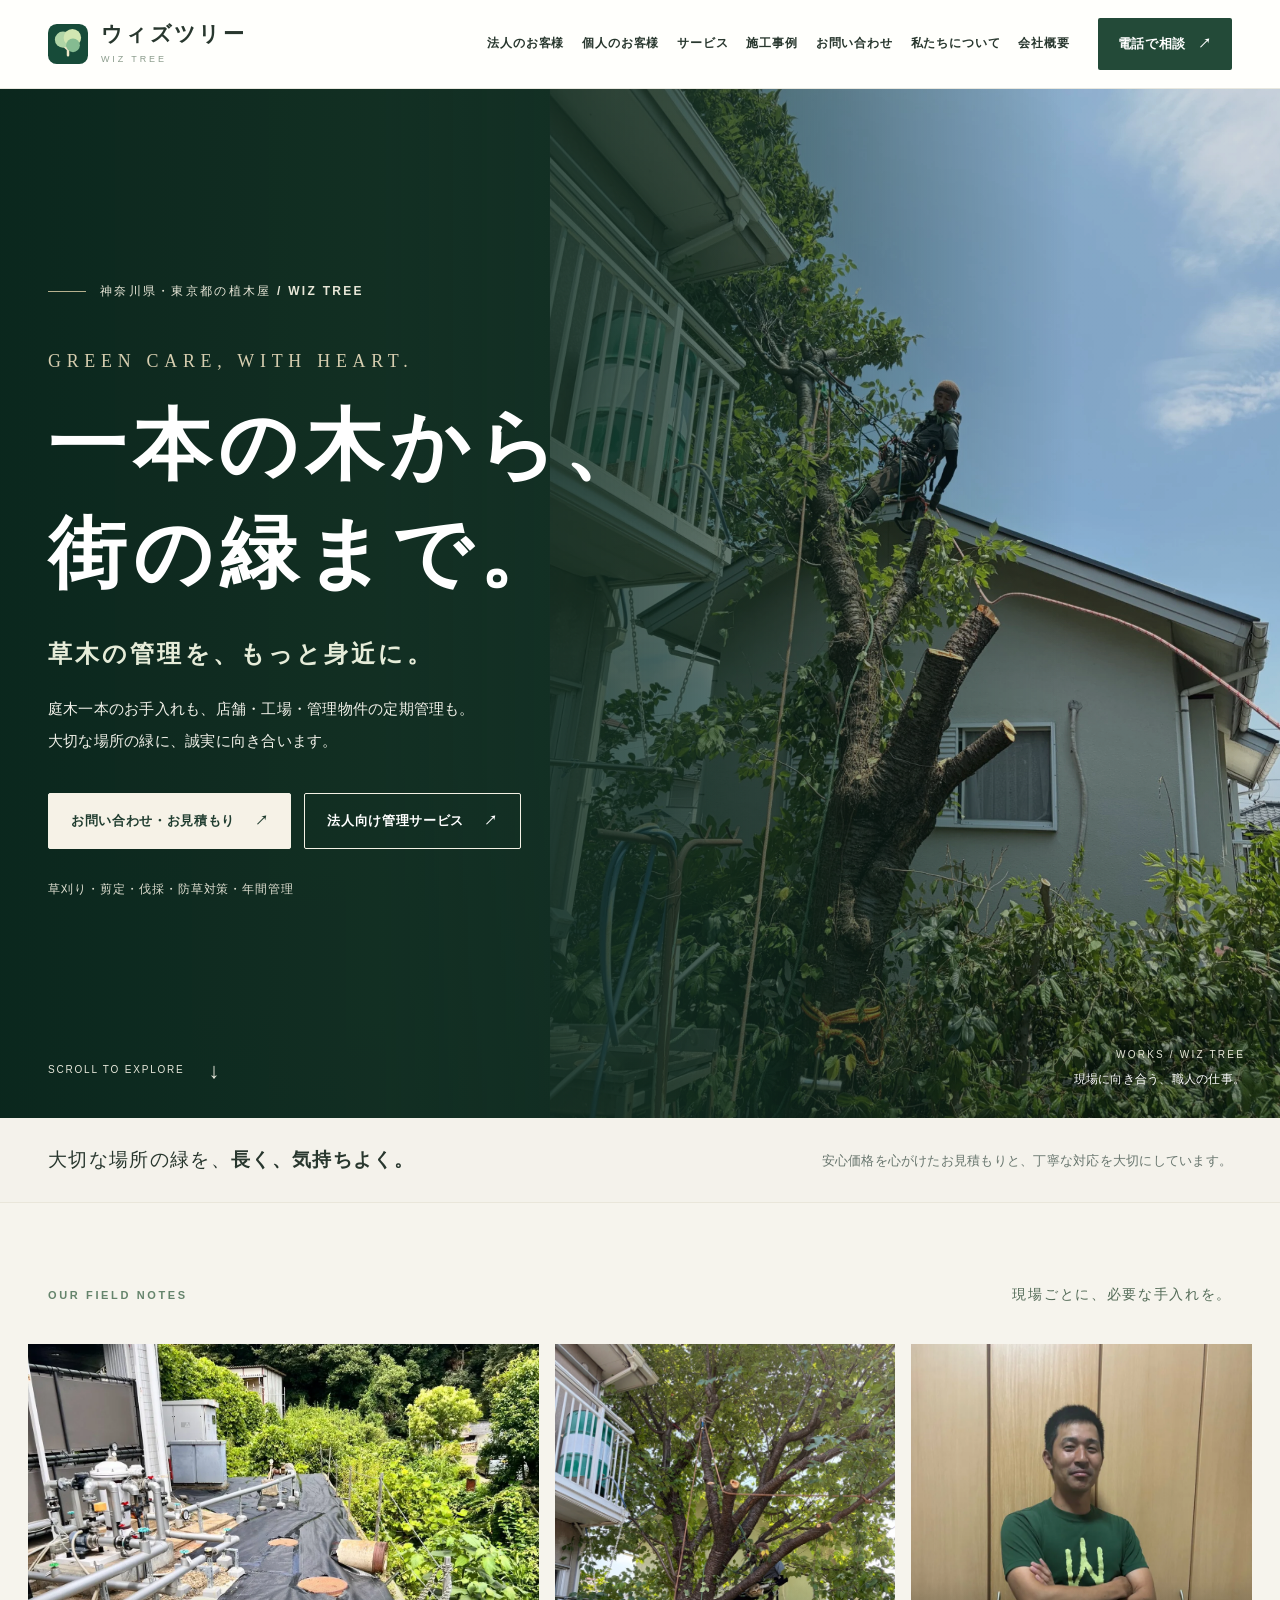
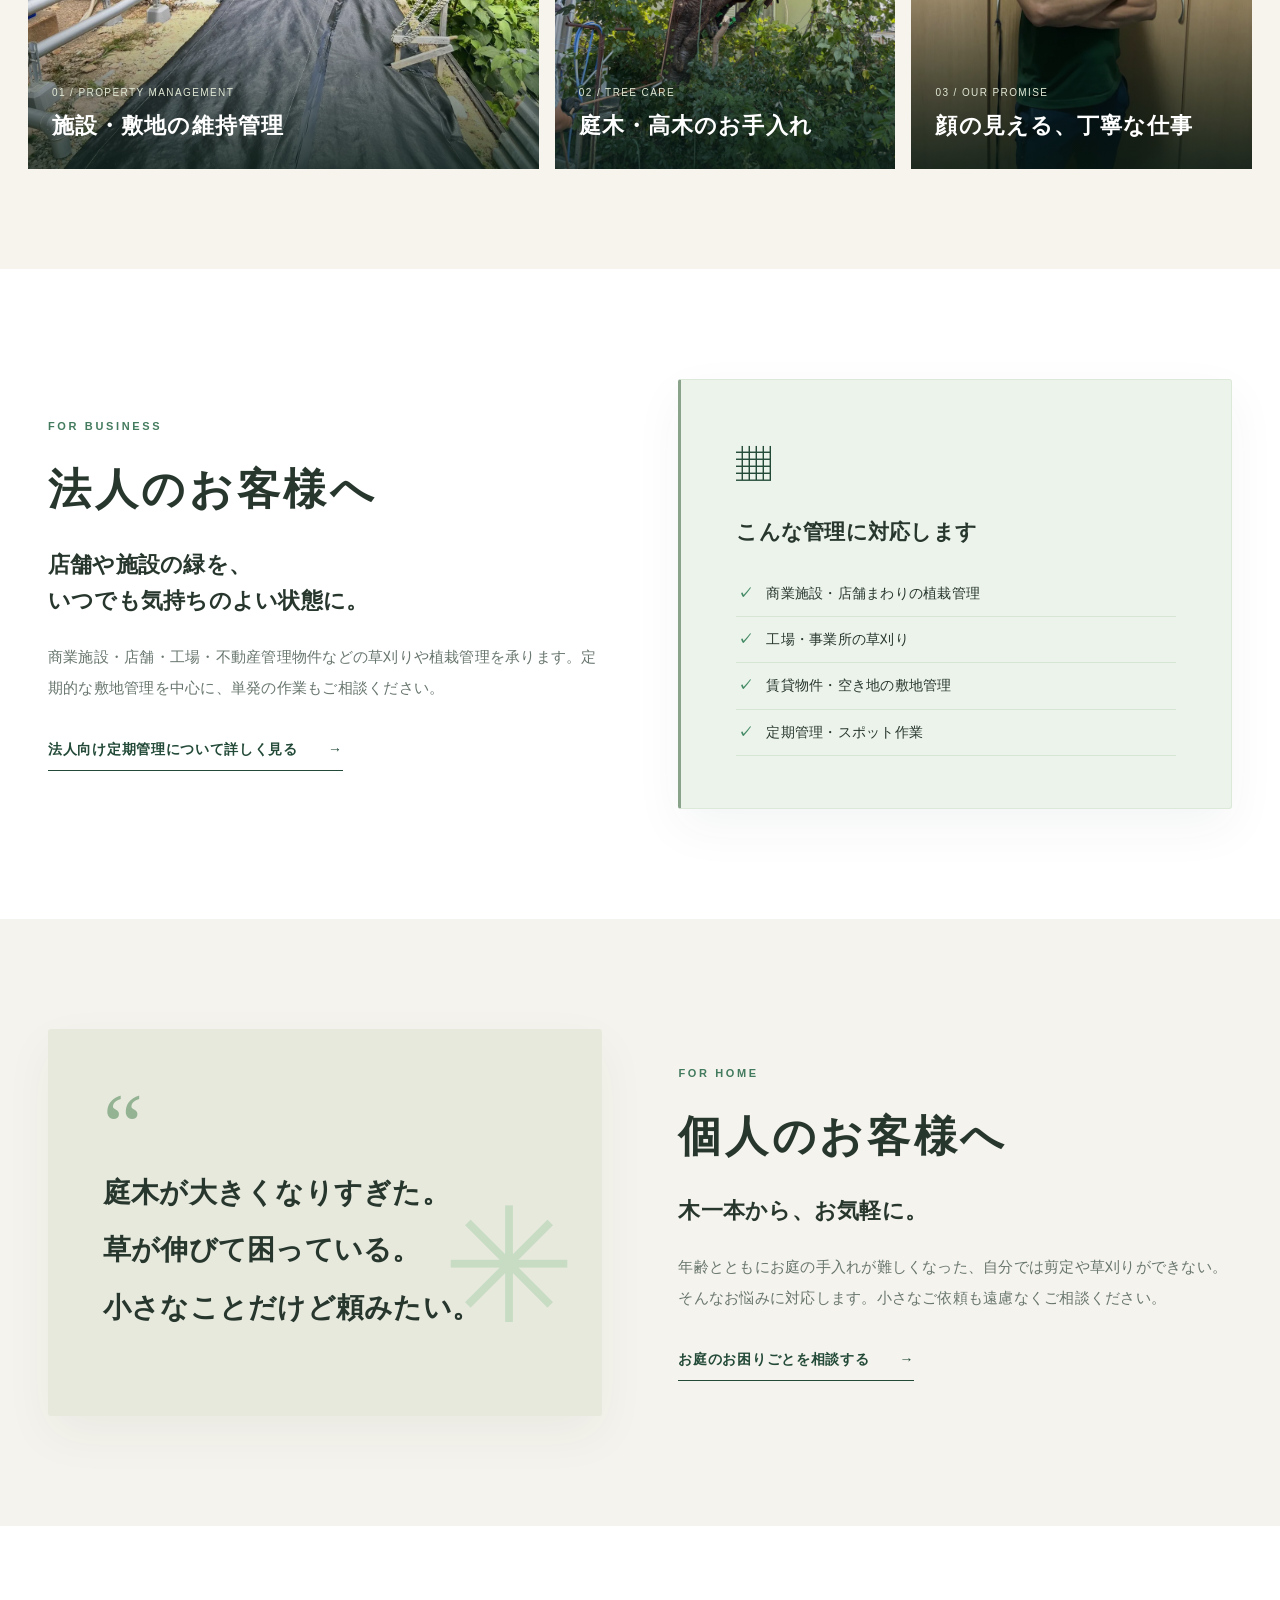
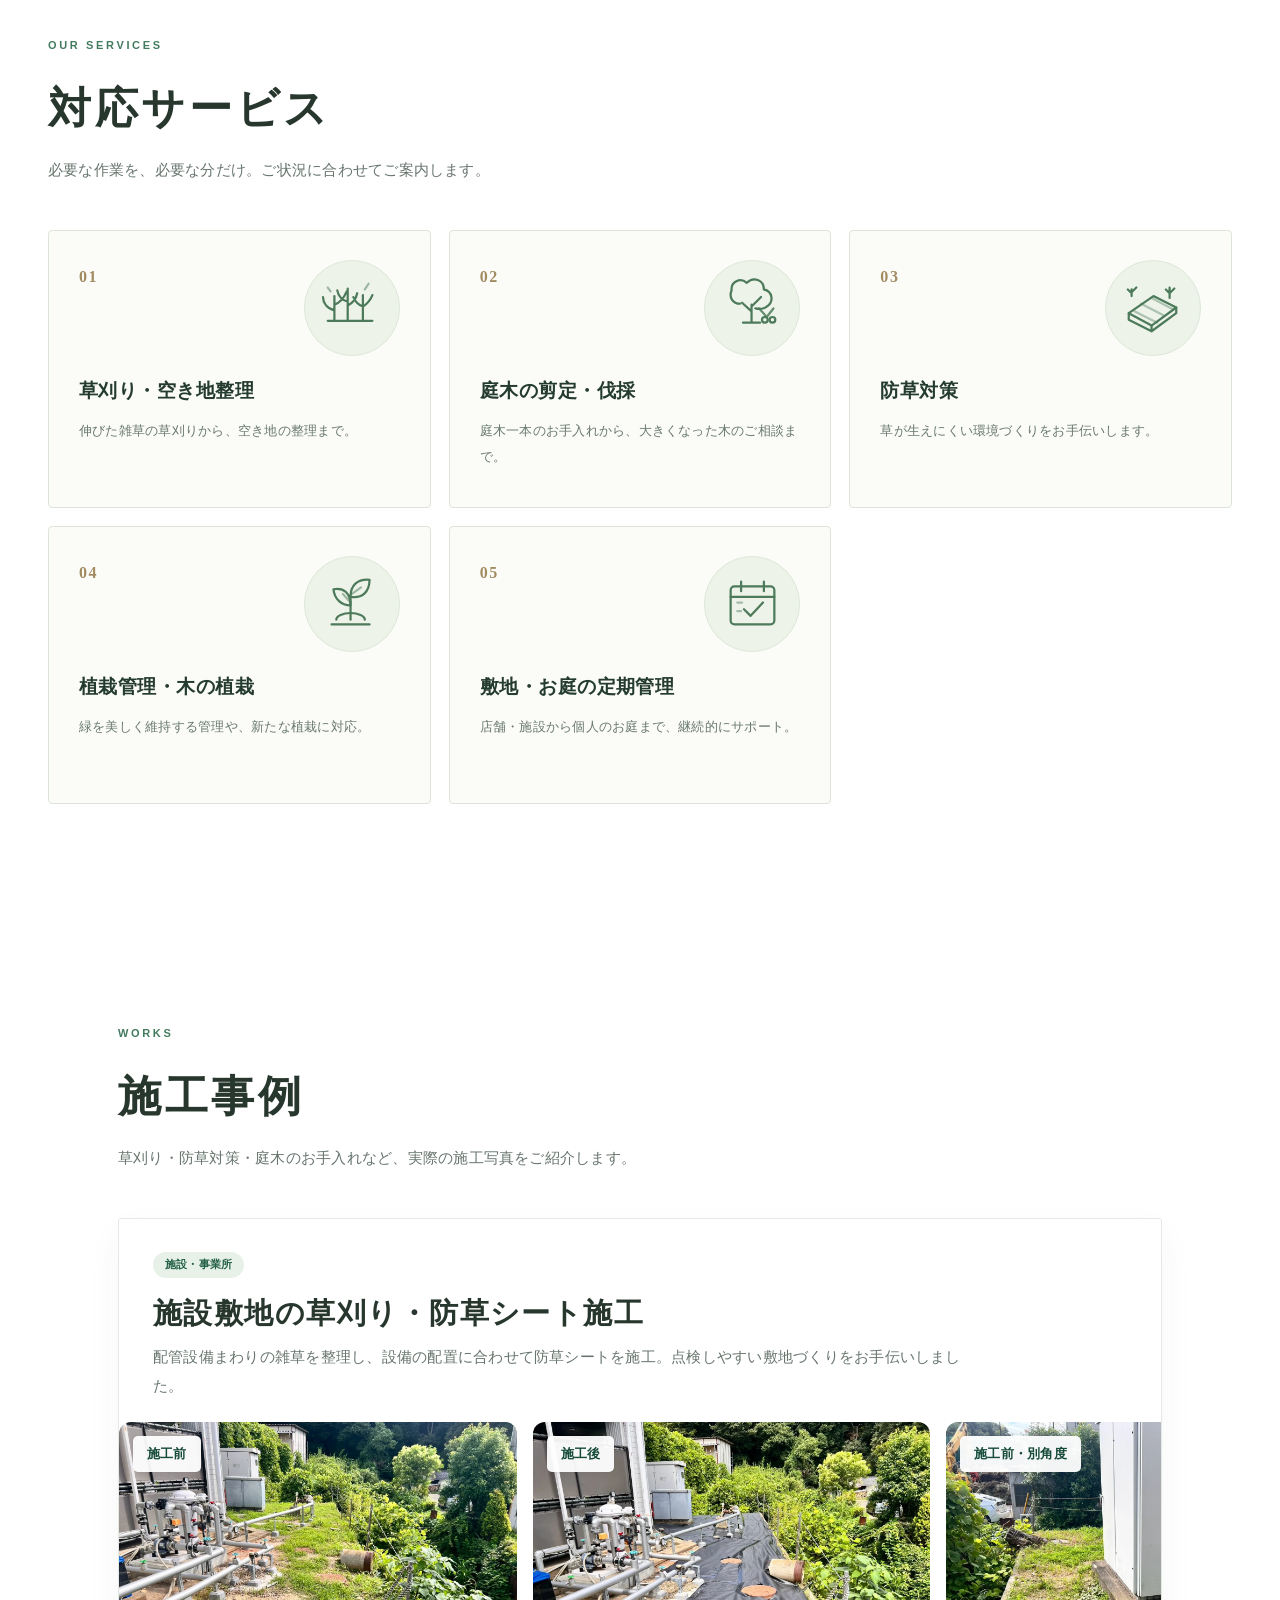
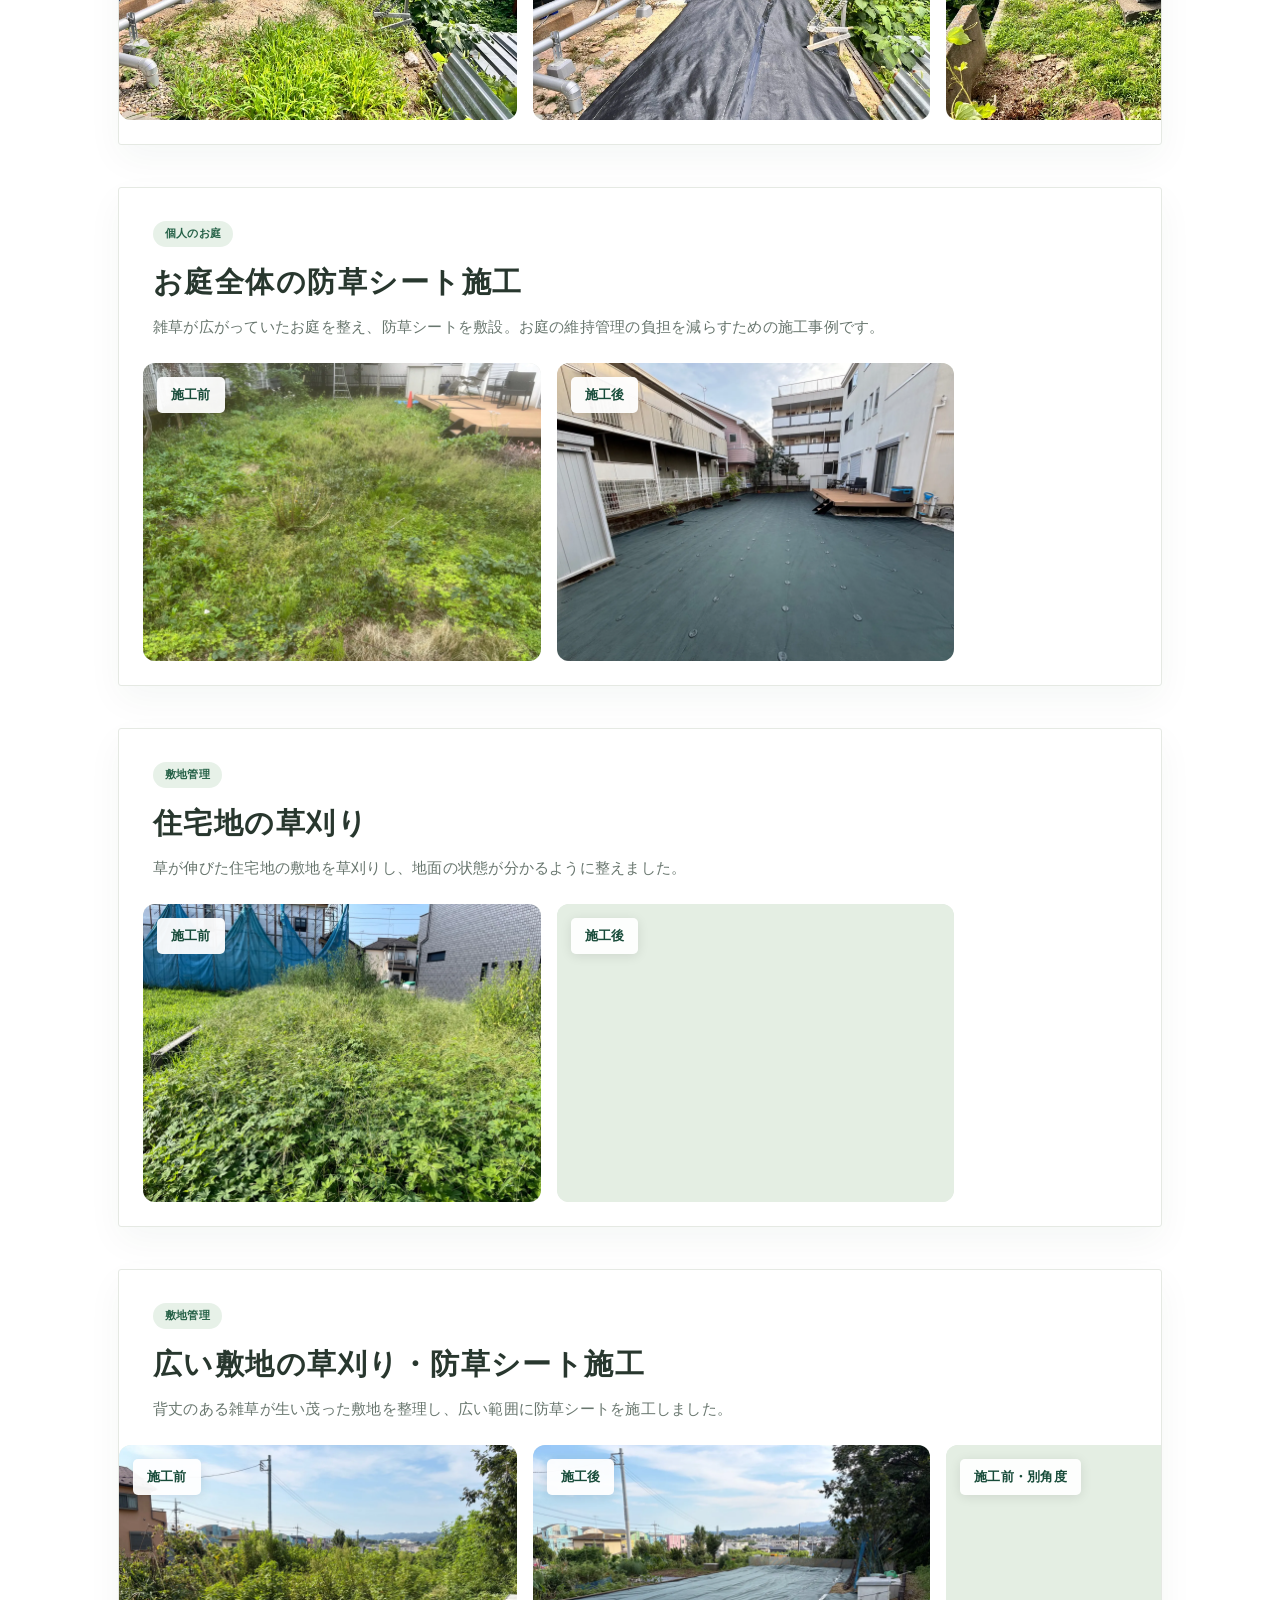
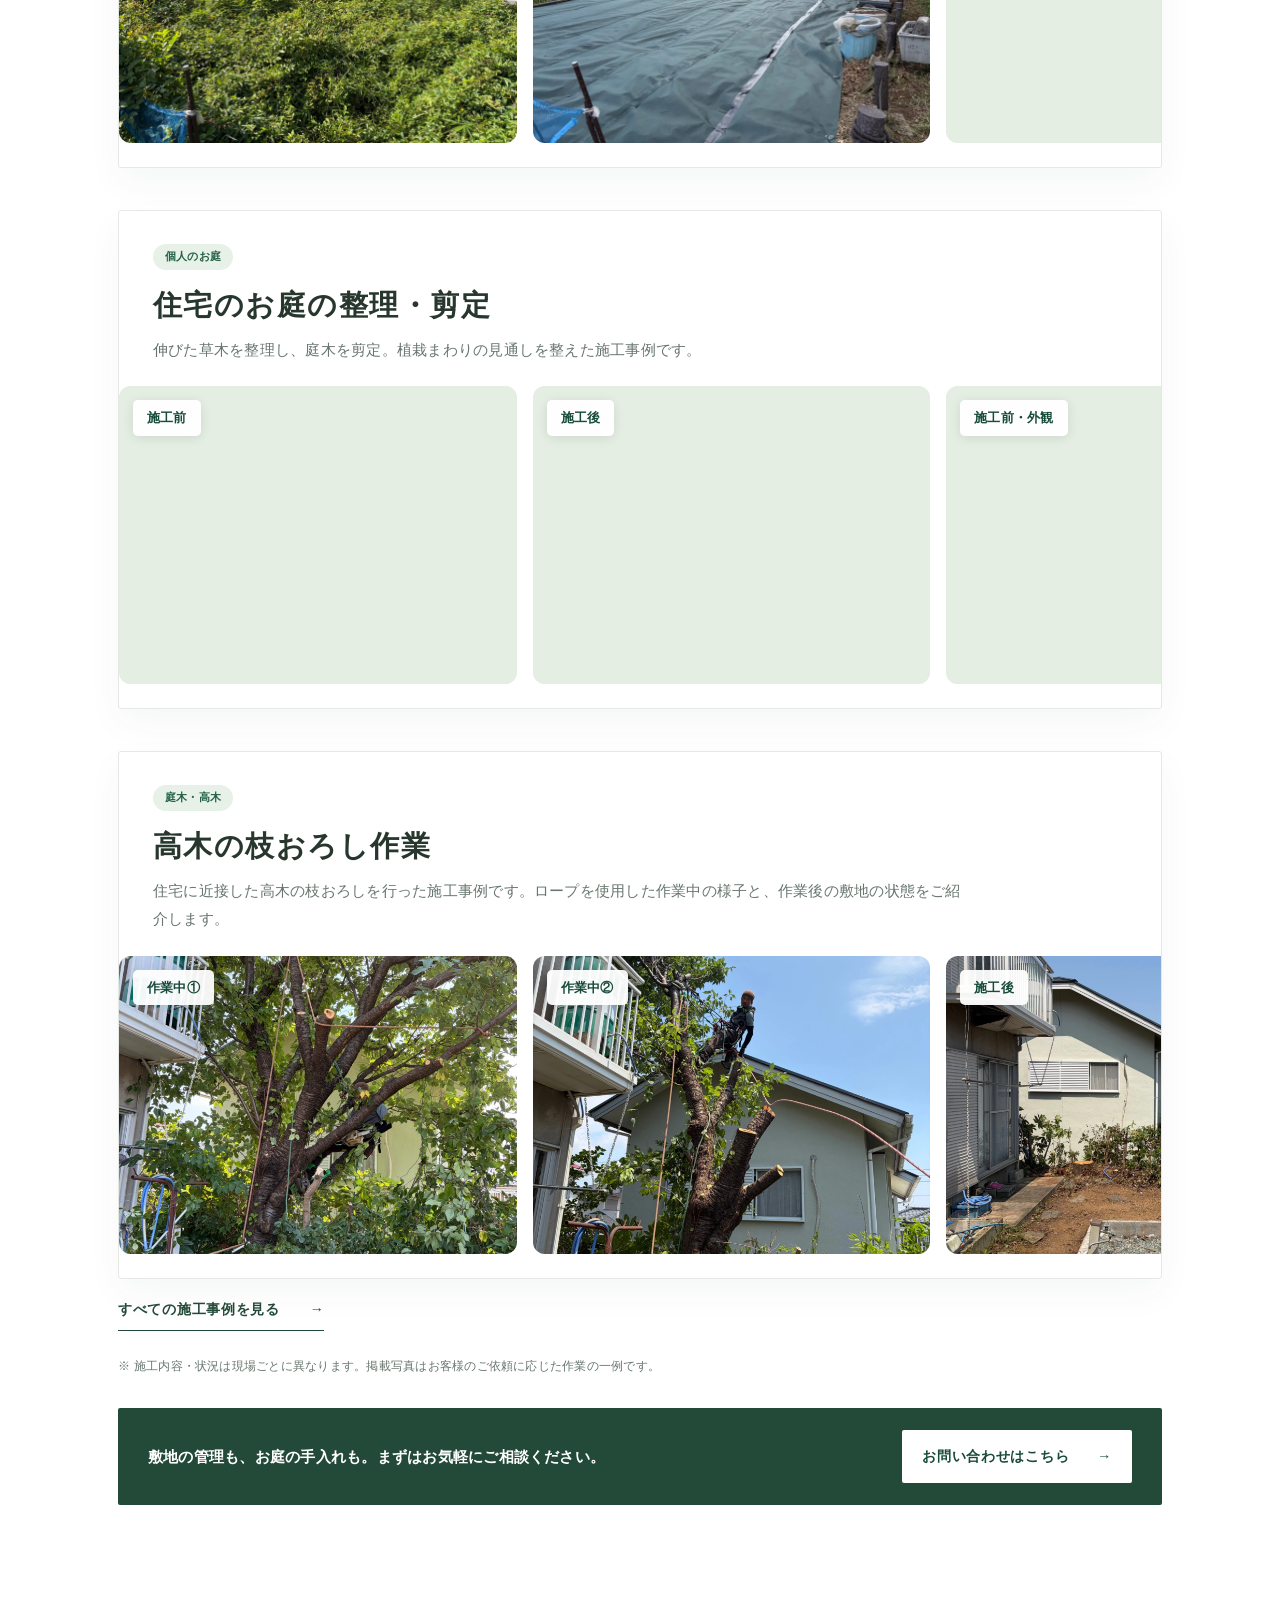
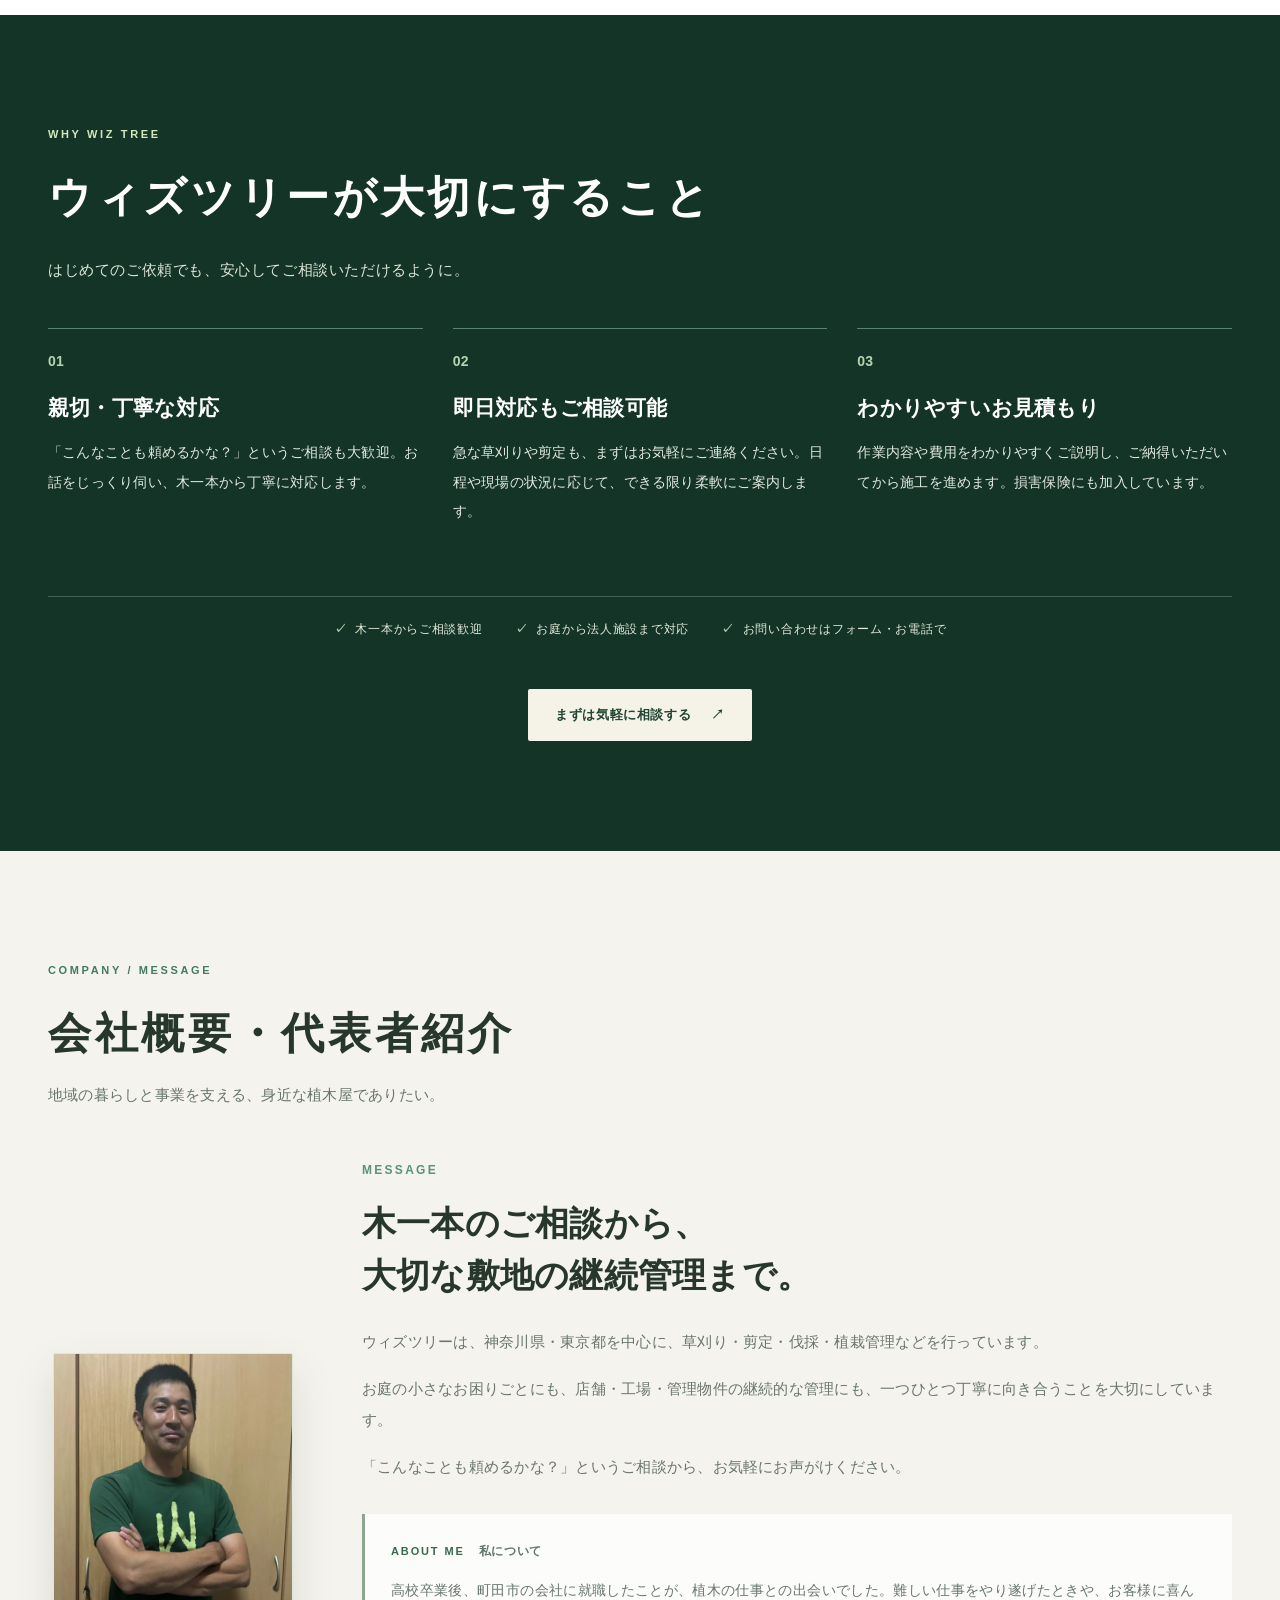
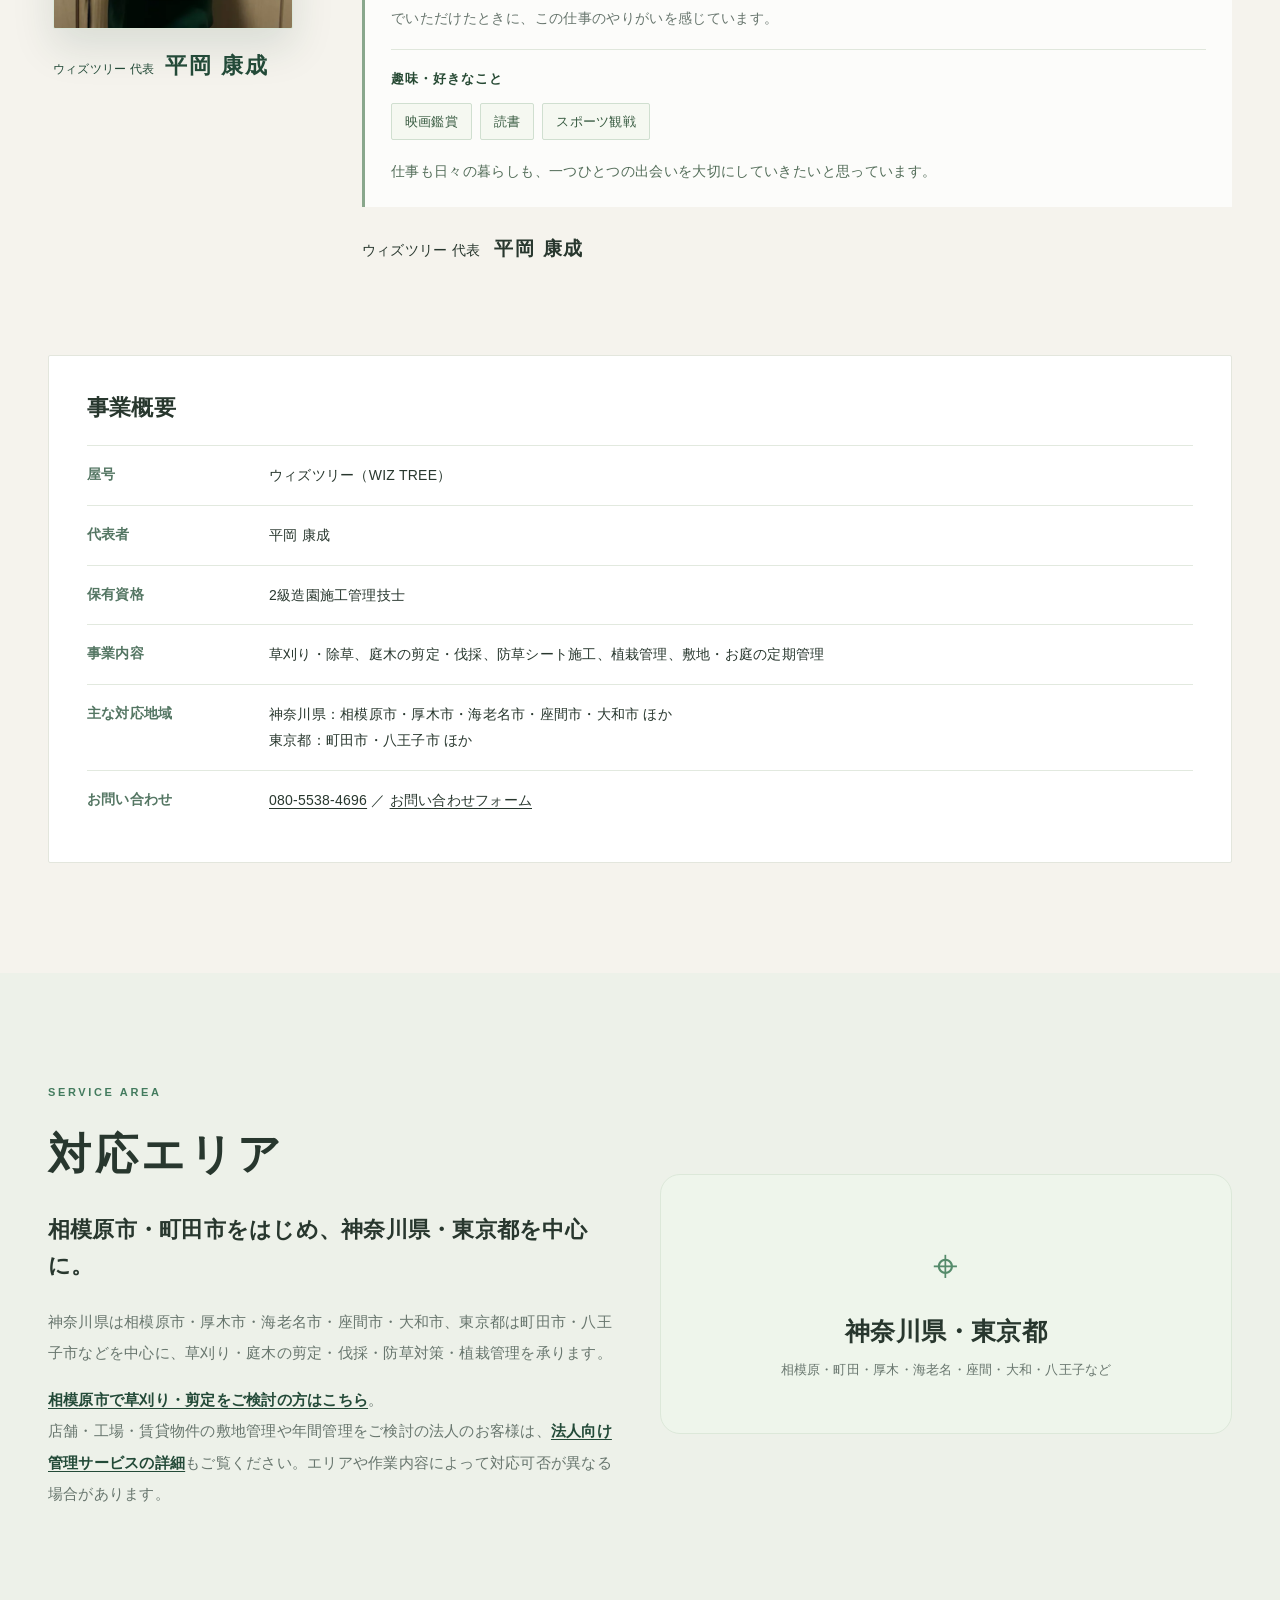
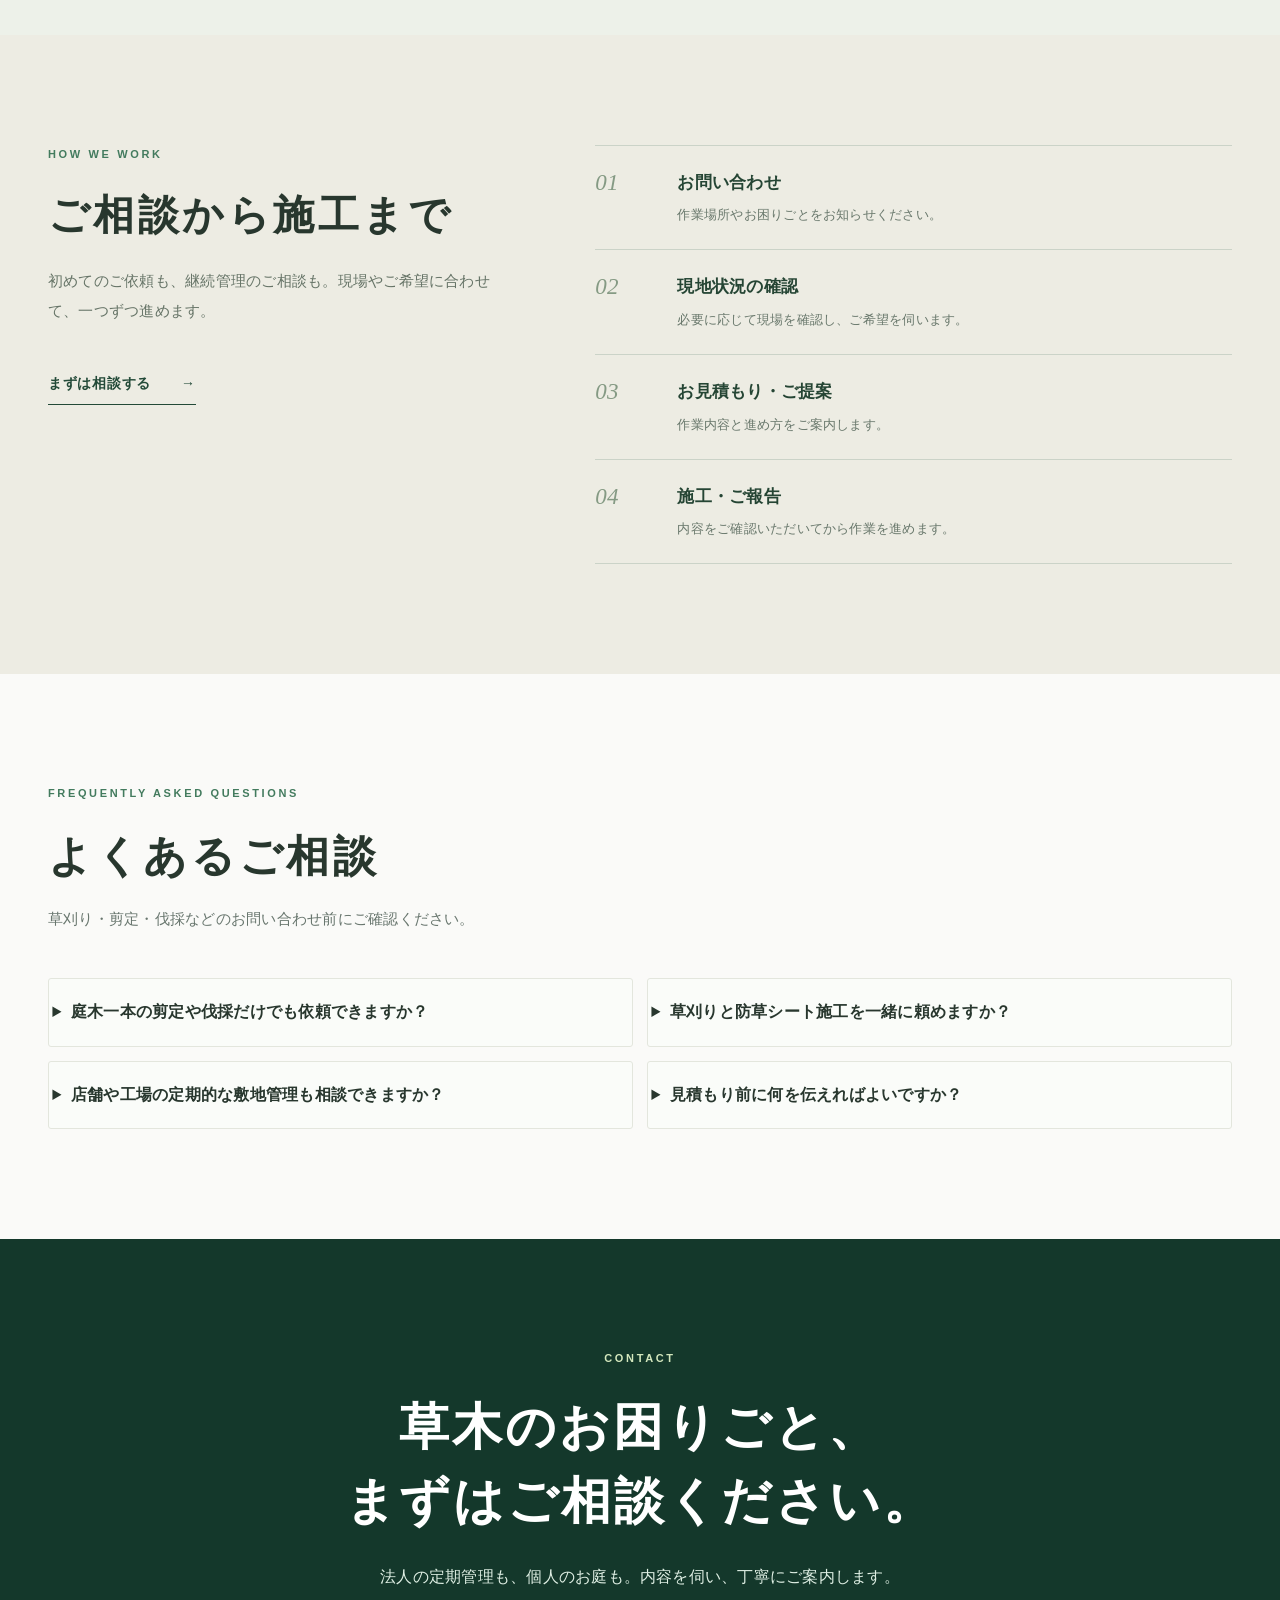
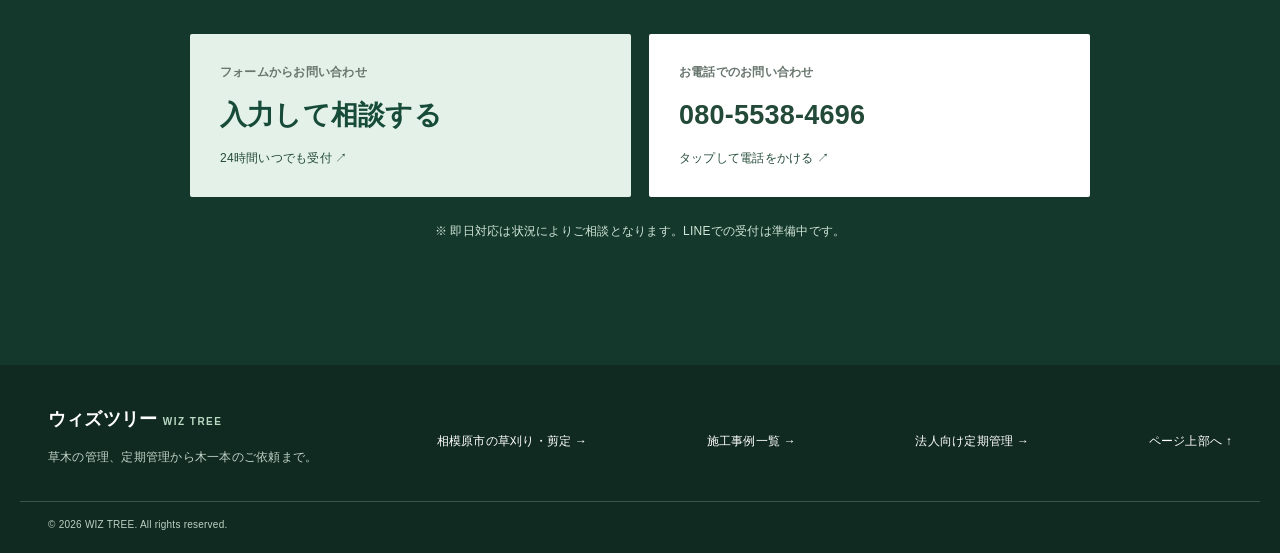
==== commit bb2b9b79: "Link and index new Sagamihara location page from index.html" ====
--- a/index.html
+++ b/index.html
@@ -163,7 +163,7 @@
         </div>
       </div>
     </section>
-    <section class="section area-section" id="area"><div class="wrap area-inner"><div><p class="eyebrow">SERVICE AREA</p><h2>対応エリア</h2><p class="section-lead">相模原市・町田市をはじめ、神奈川県・東京都を中心に。</p><p class="body-text">神奈川県は相模原市・厚木市・海老名市・座間市・大和市、東京都は町田市・八王子市などを中心に、草刈り・庭木の剪定・伐採・防草対策・植栽管理を承ります。</p><p class="body-text">店舗・工場・賃貸物件の敷地管理や年間管理をご検討の法人のお客様は、<a href="houjin.html" class="area-business-link">法人向け管理サービスの詳細</a>もご覧ください。エリアや作業内容によって対応可否が異なる場合があります。</p></div><div class="area-badge"><span aria-hidden="true">⌖</span><strong>神奈川県・東京都</strong><small>相模原・町田・厚木・海老名・座間・大和・八王子など</small></div></div></section>
+    <section class="section area-section" id="area"><div class="wrap area-inner"><div><p class="eyebrow">SERVICE AREA</p><h2>対応エリア</h2><p class="section-lead">相模原市・町田市をはじめ、神奈川県・東京都を中心に。</p><p class="body-text">神奈川県は相模原市・厚木市・海老名市・座間市・大和市、東京都は町田市・八王子市などを中心に、草刈り・庭木の剪定・伐採・防草対策・植栽管理を承ります。</p><p class="body-text"><a href="sagamihara.html" class="area-business-link">相模原市で草刈り・剪定をご検討の方はこちら</a>。<br>店舗・工場・賃貸物件の敷地管理や年間管理をご検討の法人のお客様は、<a href="houjin.html" class="area-business-link">法人向け管理サービスの詳細</a>もご覧ください。エリアや作業内容によって対応可否が異なる場合があります。</p></div><div class="area-badge"><span aria-hidden="true">⌖</span><strong>神奈川県・東京都</strong><small>相模原・町田・厚木・海老名・座間・大和・八王子など</small></div></div></section>
     <section class="section editorial-flow" id="flow" aria-labelledby="flow-title">
       <div class="wrap editorial-flow-inner">
         <div class="editorial-flow-intro"><p class="eyebrow">HOW WE WORK</p><h2 id="flow-title">ご相談から施工まで</h2><p>初めてのご依頼も、継続管理のご相談も。現場やご希望に合わせて、一つずつ進めます。</p><a class="text-link" href="contact.html">まずは相談する <span aria-hidden="true">→</span></a></div>
@@ -179,7 +179,7 @@
 </div></section>
     <section class="section contact-section" id="contact"><div class="wrap contact-inner"><p class="eyebrow light">CONTACT</p><h2>草木のお困りごと、<br>まずはご相談ください。</h2><p>法人の定期管理も、個人のお庭も。内容を伺い、丁寧にご案内します。</p><div class="contact-buttons"><a class="contact-option inquiry-link-option" href="contact.html"><span class="contact-type">フォームからお問い合わせ</span><strong>入力して相談する</strong><span>24時間いつでも受付 ↗</span></a><a class="contact-option" href="tel:08055384696"><span class="contact-type">お電話でのお問い合わせ</span><strong>080-5538-4696</strong><span>タップして電話をかける ↗</span></a></div><p class="contact-footnote">※ 即日対応は状況によりご相談となります。LINEでの受付は準備中です。</p></div></section>
   </main>
-  <footer class="footer"><div class="wrap footer-inner"><div><strong>ウィズツリー <small>WIZ TREE</small></strong><p>草木の管理、定期管理から木一本のご依頼まで。</p></div><a href="works.html">施工事例一覧 →</a><a href="houjin.html">法人向け定期管理 →</a><a href="#top">ページ上部へ ↑</a></div><div class="wrap copyright"><small>© <span id="year">2026</span> WIZ TREE. All rights reserved.</small></div></footer>
+  <footer class="footer"><div class="wrap footer-inner"><div><strong>ウィズツリー <small>WIZ TREE</small></strong><p>草木の管理、定期管理から木一本のご依頼まで。</p></div><a href="sagamihara.html">相模原市の草刈り・剪定 →</a><a href="works.html">施工事例一覧 →</a><a href="houjin.html">法人向け定期管理 →</a><a href="#top">ページ上部へ ↑</a></div><div class="wrap copyright"><small>© <span id="year">2026</span> WIZ TREE. All rights reserved.</small></div></footer>
   <script src="script.js" defer></script>
 </body>
 </html>
--- a/styles.css
+++ b/styles.css
@@ -606,3 +606,49 @@
 @media(max-width:800px){.works-page-hero-grid{grid-template-columns:1fr}.works-page-hero-image{max-width:680px}.works-project-heading{flex-direction:column;align-items:flex-start;gap:14px}.works-crosslink-grid{display:block}.works-crosslink a{display:inline-block;margin-top:20px}}
 @media(max-width:600px){.works-page-hero{padding:50px 0 55px}.works-page-hero-image{box-shadow:10px 12px 0 #e1e6da}.works-page-section{padding-top:64px}.works-filter{gap:7px}.works-filter-button{padding:10px 12px;font-size:12px}.works-detail-gallery{grid-template-columns:1fr;gap:11px}.works-project{padding:26px 0 34px}.works-project-heading{margin-bottom:20px}.works-detail-photo figcaption{font-size:11px;top:9px;left:9px}}
 @media(prefers-reduced-motion:reduce){.works-filter-button,.works-detail-photo img{transition:none}.works-detail-photo:hover img{transform:none}}
+
+/* Sagamihara service landing page */
+.local-page{background:#fff}
+.local-hero{background:#183a2b;color:#fff;padding:84px 0 85px;overflow:hidden}
+.local-hero-layout{display:grid;grid-template-columns:minmax(0,1.05fr) minmax(0,.95fr);gap:clamp(32px,5vw,76px);align-items:center}
+.local-hero-content .eyebrow{color:#d2ddbf;font-size:11px}
+.local-hero-pretitle{font-size:15px;font-weight:700;color:#e6eee0;margin:0 0 18px}
+.local-hero h1{font-family:"Yu Mincho","Hiragino Mincho ProN",serif;font-size:clamp(34px,4vw,55px);line-height:1.55;letter-spacing:.045em;margin:0 0 20px}
+.local-hero h1 em{font-style:normal;color:#e2dfbd}
+.local-hero-lead{font-weight:700;font-size:17px;line-height:1.85;color:#f0eee4;margin:0 0 14px}
+.local-hero-body{font-size:14px;line-height:2.1;color:#e1e9df;margin:0}
+.local-hero-note{font-size:11px;color:#c6d4c7;letter-spacing:.05em;margin-top:18px}
+.local-hero-visual{margin:0;position:relative;overflow:hidden;box-shadow:20px 20px 0 rgba(193,209,183,.1)}
+.local-hero-visual img{width:100%;height:auto;aspect-ratio:4/4;object-fit:cover}
+.local-hero-visual figcaption{position:absolute;bottom:0;left:0;right:0;padding:15px 20px;color:#fff;font-size:10px;letter-spacing:.18em;background:linear-gradient(0deg,rgba(0,0,0,.6),transparent)}
+.local-location-strip{background:#e8eee3}
+.local-location-strip .wrap{display:flex;flex-wrap:wrap;justify-content:space-between;gap:12px 22px;padding-top:22px;padding-bottom:22px}
+.local-location-strip span{font-size:12px;color:#345542;font-weight:750;letter-spacing:.04em}
+.local-location-strip span:before{content:"✓";color:#718f70;margin-right:9px}
+.local-intro-grid{display:grid;grid-template-columns:1fr 1fr;gap:clamp(35px,6vw,90px)}
+.local-intro-grid h2,.local-area-grid h2{font-family:"Yu Mincho","Hiragino Mincho ProN",serif;line-height:1.6;letter-spacing:.06em}
+.local-intro-grid>div:nth-child(2)>p,.local-area-grid p{font-size:15px;line-height:2.1;color:#68756e;margin:0 0 16px}
+.local-services-section{background:#f5f3ed}
+.local-service-grid{display:grid;grid-template-columns:repeat(3,minmax(0,1fr));gap:15px}
+.local-service-grid article{background:#fff;border:1px solid #e0e5dc;border-top:3px solid #9fb49c;padding:29px 27px;min-height:245px;display:flex;flex-direction:column}
+.local-service-number{color:#a38d65;font:italic 22px Georgia,serif}
+.local-service-grid h3{font-family:"Yu Mincho","Hiragino Mincho ProN",serif;color:#214533;font-size:20px;line-height:1.6;margin:18px 0 10px}
+.local-service-grid p{font-size:13px;line-height:1.95;color:#65776b;margin:0 0 20px;flex:1}
+.local-service-grid a{color:#246b46;border-bottom:1px solid #a2baab;padding-bottom:5px;align-self:flex-start;font-size:12px;font-weight:750}
+.local-works-grid{display:grid;grid-template-columns:repeat(3,minmax(0,1fr));gap:20px}
+.local-works-grid article{min-width:0}
+.local-works-grid a{display:block}
+.local-works-photos{display:grid;grid-template-columns:repeat(2,minmax(0,1fr));gap:4px}
+.local-works-photos img{display:block;width:100%;aspect-ratio:4/5;object-fit:cover}
+.local-works-grid h3{font-family:"Yu Mincho","Hiragino Mincho ProN",serif;font-size:19px;line-height:1.6;color:#234b34;margin:18px 0 7px}
+.local-works-grid article a>span{font-size:12px;color:#557a60;text-decoration:underline;text-underline-offset:5px}
+.local-area-section{background:#e8eee6}
+.local-area-grid{display:grid;grid-template-columns:1fr 1fr;gap:50px;align-items:center}
+.local-area-list{background:#fff;border:1px solid #dce5da;padding:28px;display:grid;grid-template-columns:repeat(3,minmax(0,1fr));gap:8px}
+.local-area-list span{padding:20px 8px;background:#f2f6ef;color:#315541;font-family:"Yu Mincho","Hiragino Mincho ProN",serif;font-size:20px;text-align:center;font-weight:750}
+.local-area-list small{grid-column:1/-1;color:#6f806f;font-size:12px;line-height:1.8;margin-top:10px}
+.local-flow-list{display:grid;grid-template-columns:repeat(2,minmax(0,1fr));gap:0 30px;max-width:1050px}
+.local-flow-list li{min-width:0}
+.local-faq-section{background:#f7f7f3}
+@media(max-width:900px){.local-hero-layout{grid-template-columns:1fr}.local-hero-visual{max-width:680px}.local-hero-visual img{aspect-ratio:4/3}.local-service-grid{grid-template-columns:repeat(2,minmax(0,1fr))}.local-works-grid{grid-template-columns:repeat(2,minmax(0,1fr))}.local-area-grid,.local-intro-grid{grid-template-columns:1fr;gap:23px}}
+@media(max-width:600px){.local-hero{padding:55px 0 62px}.local-hero h1{font-size:clamp(29px,8vw,41px)}.local-hero .actions{flex-direction:column;align-items:stretch}.local-hero .actions .btn{justify-content:space-between}.local-location-strip .wrap{justify-content:flex-start}.local-service-grid,.local-works-grid,.local-flow-list{grid-template-columns:1fr}.local-service-grid article{min-height:0;padding:24px}.local-works-photos img{aspect-ratio:4/3}.local-area-list{padding:16px}.local-area-list span{font-size:16px;padding:16px 5px}}
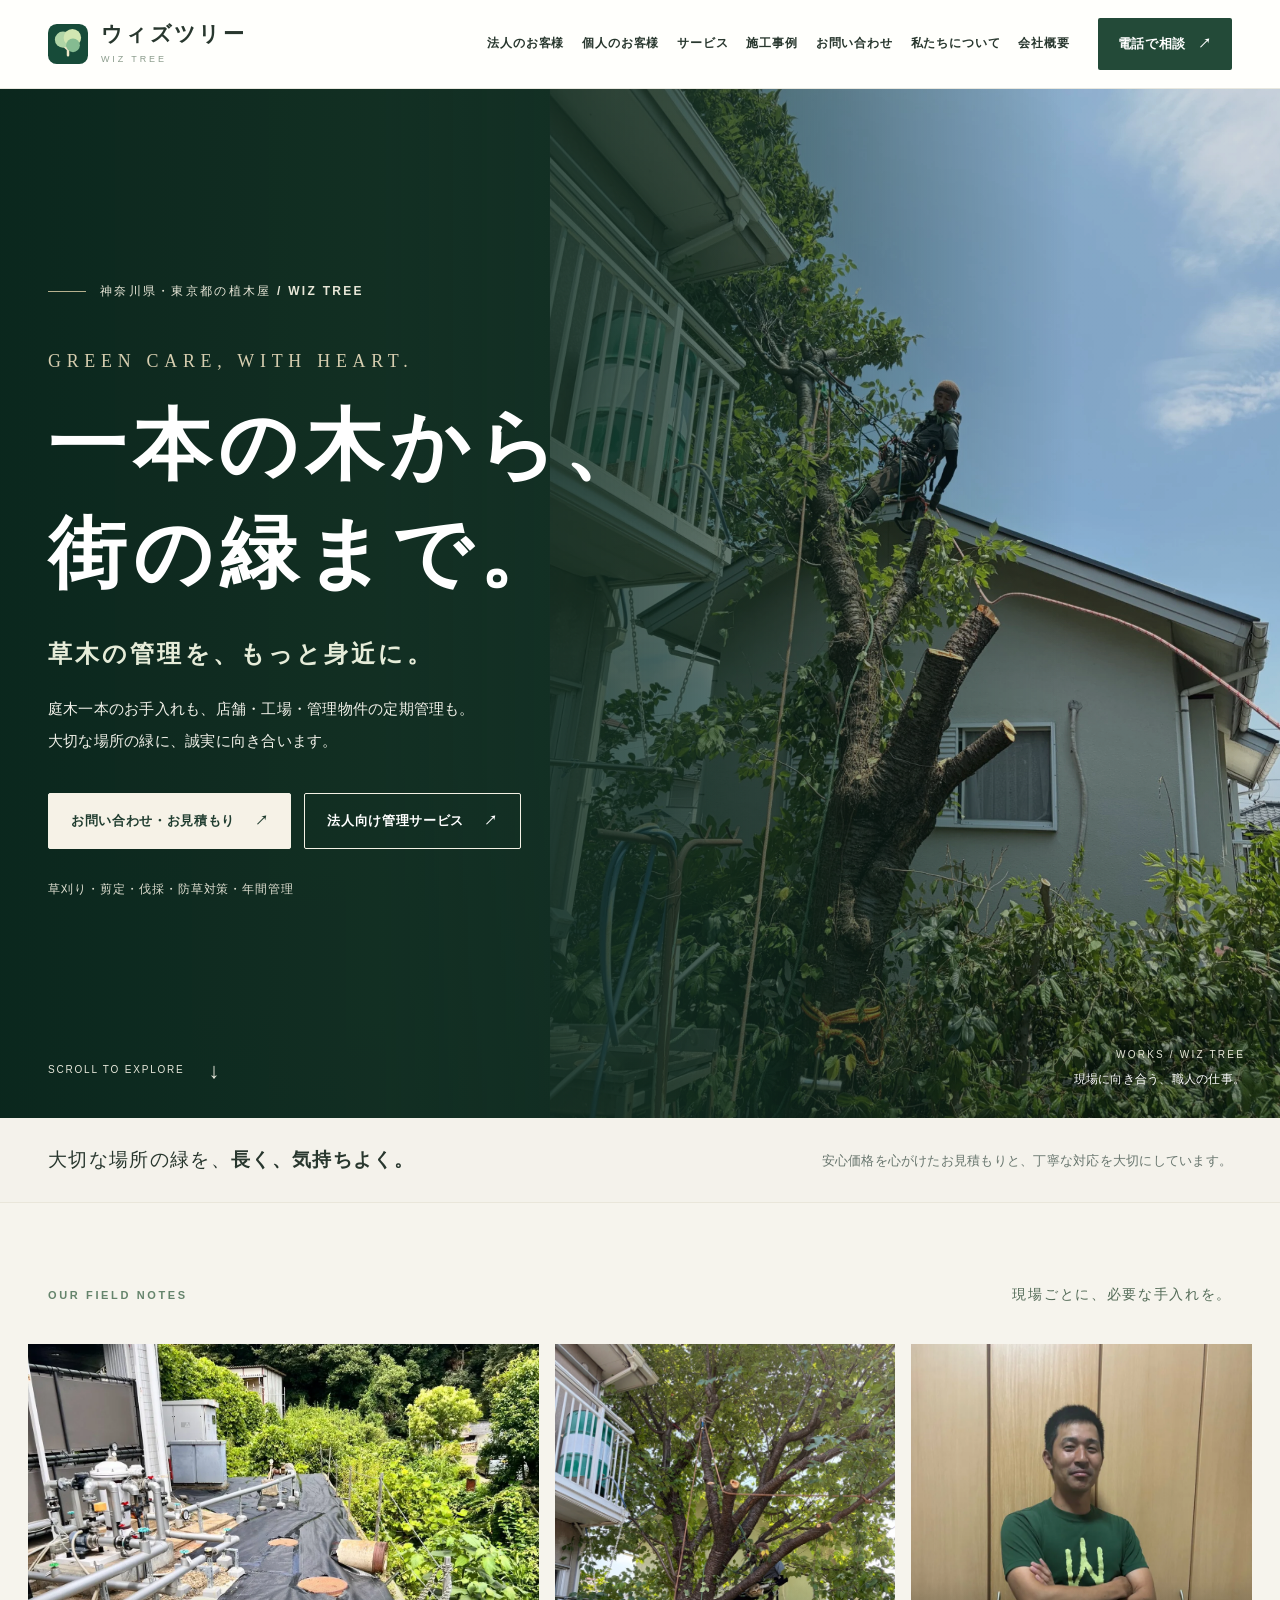
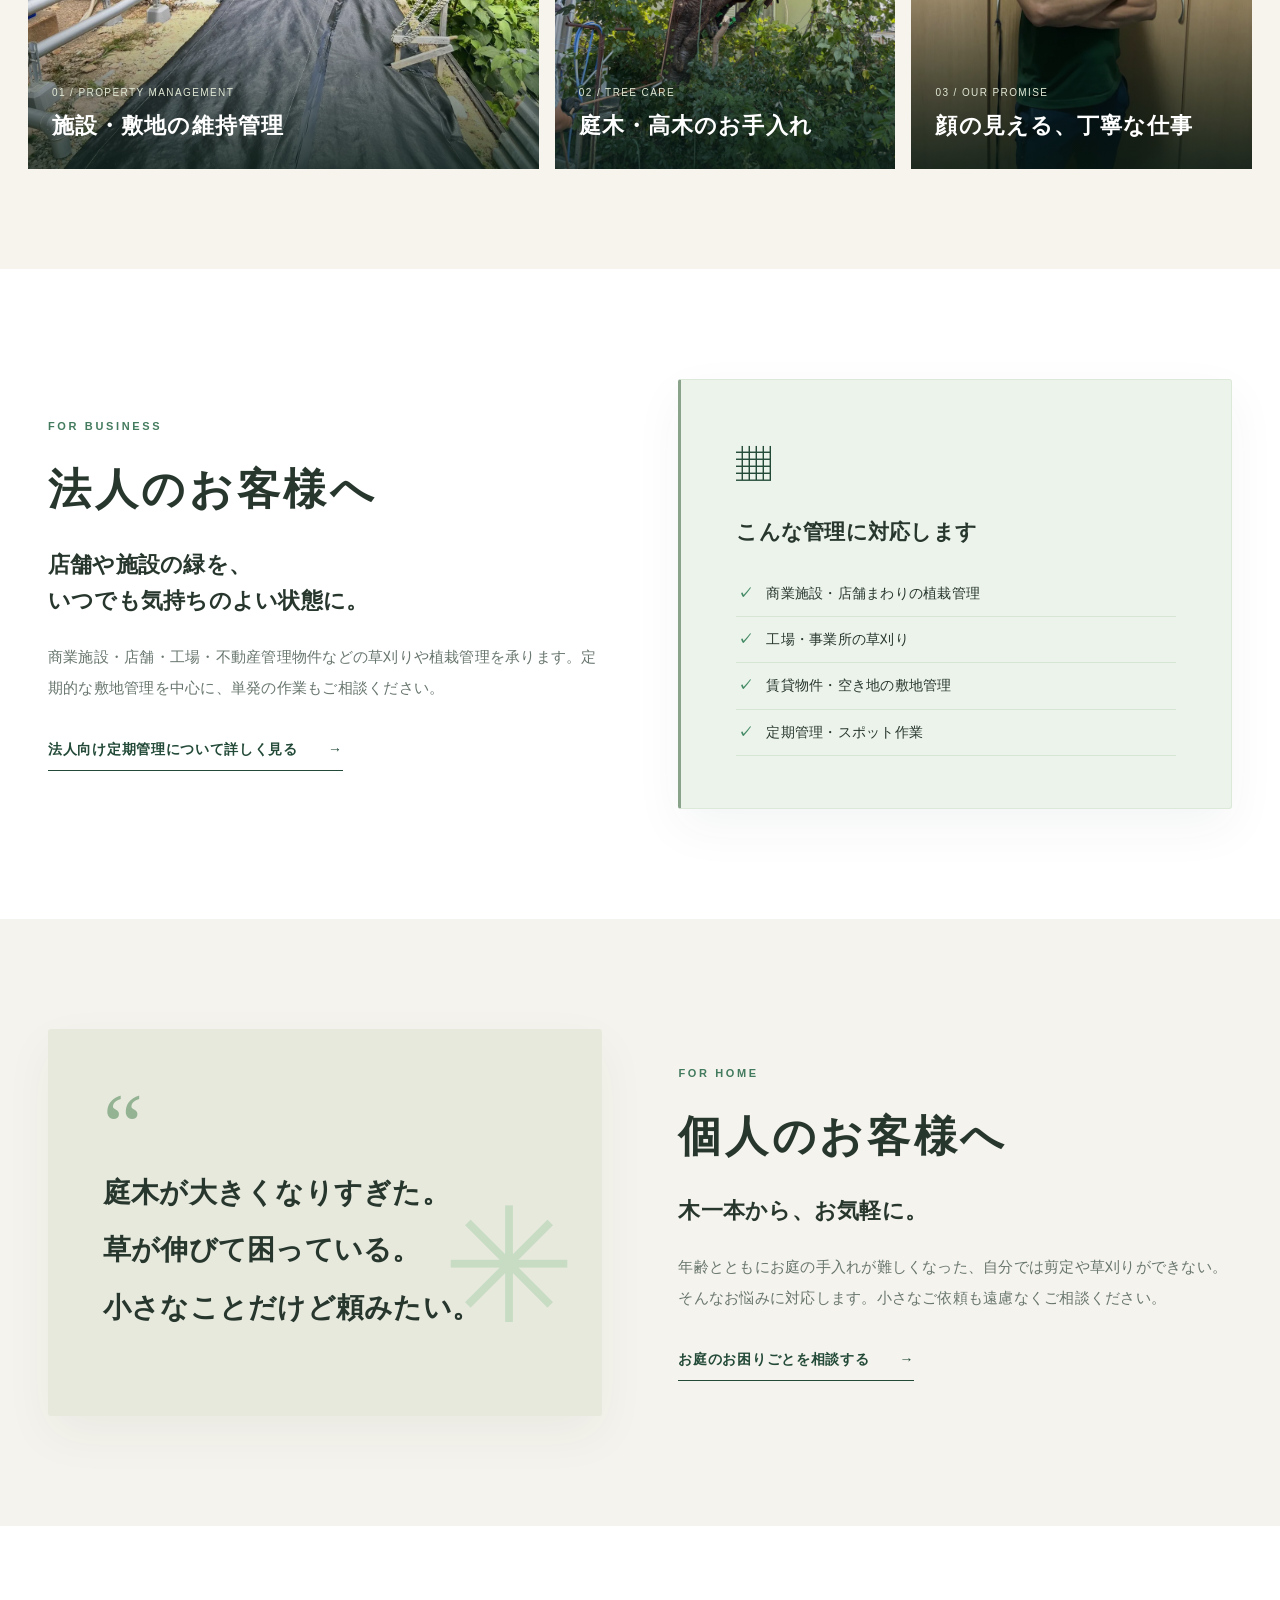
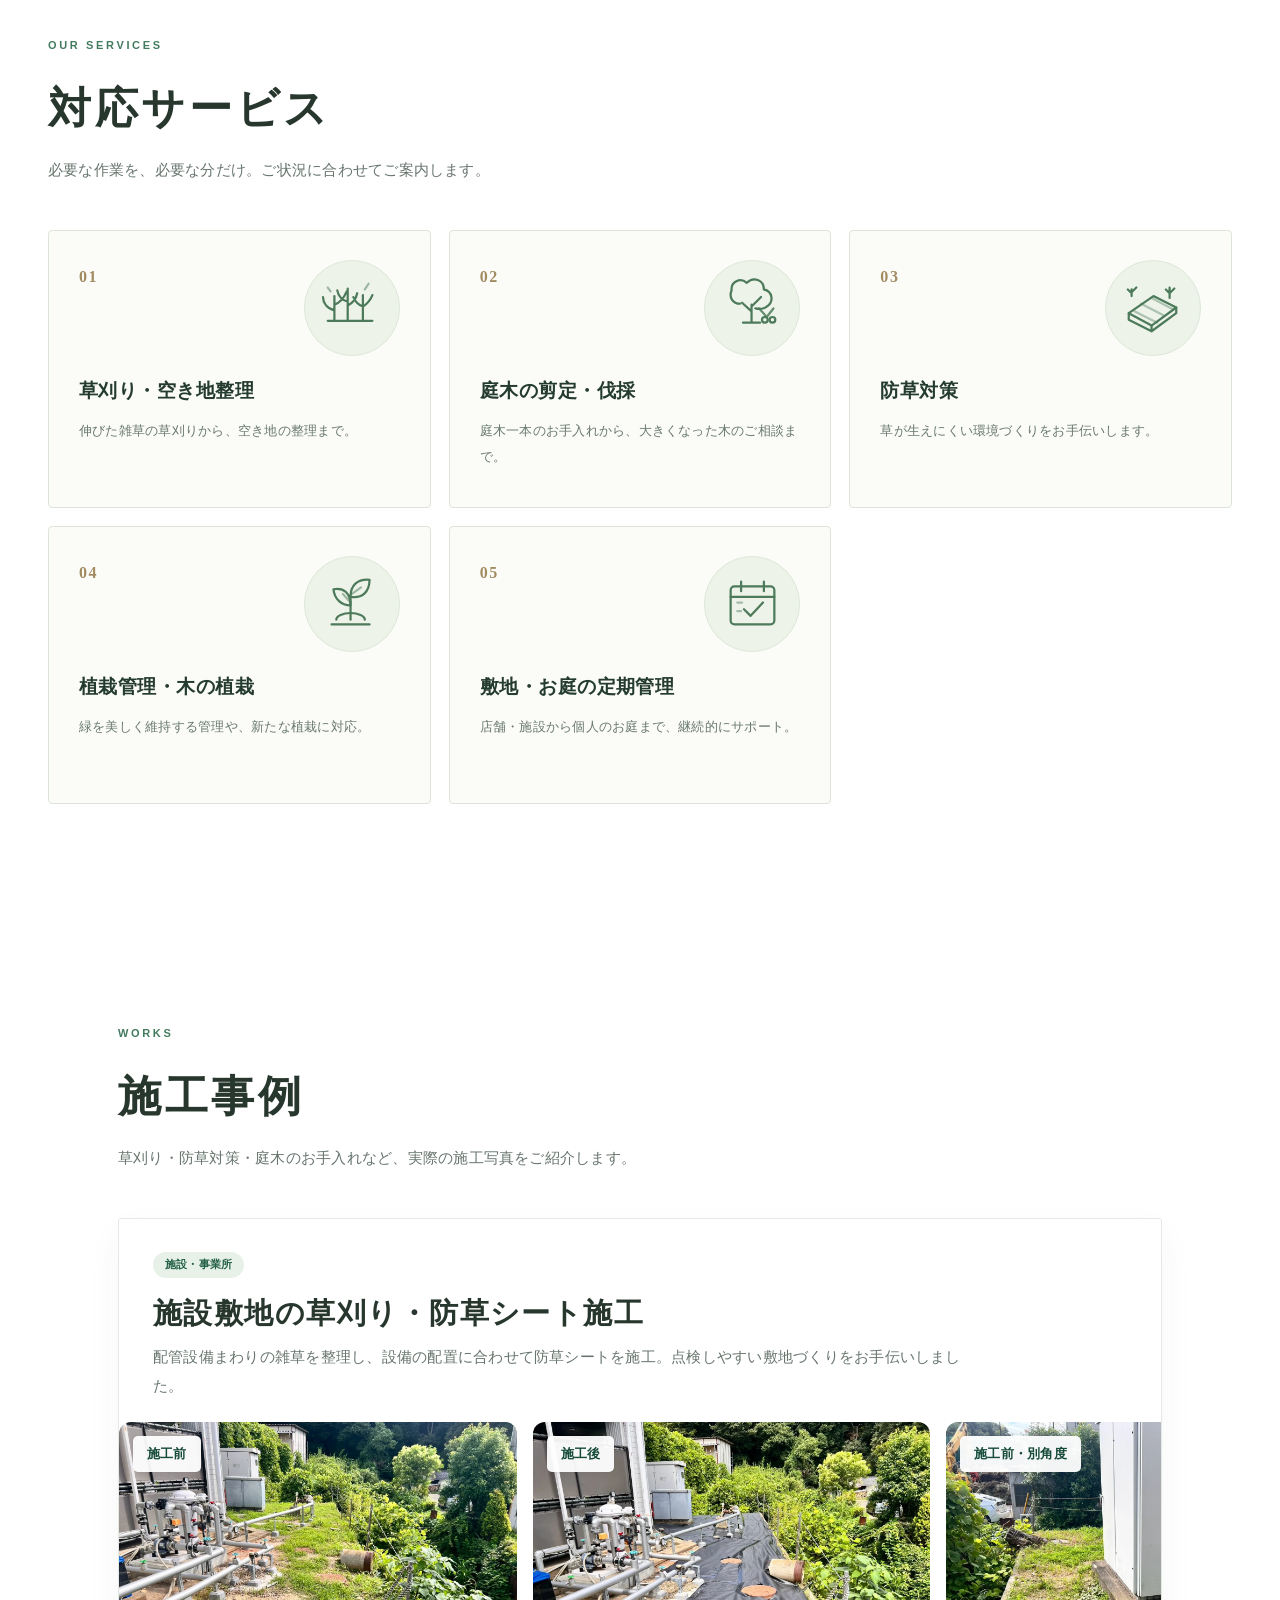
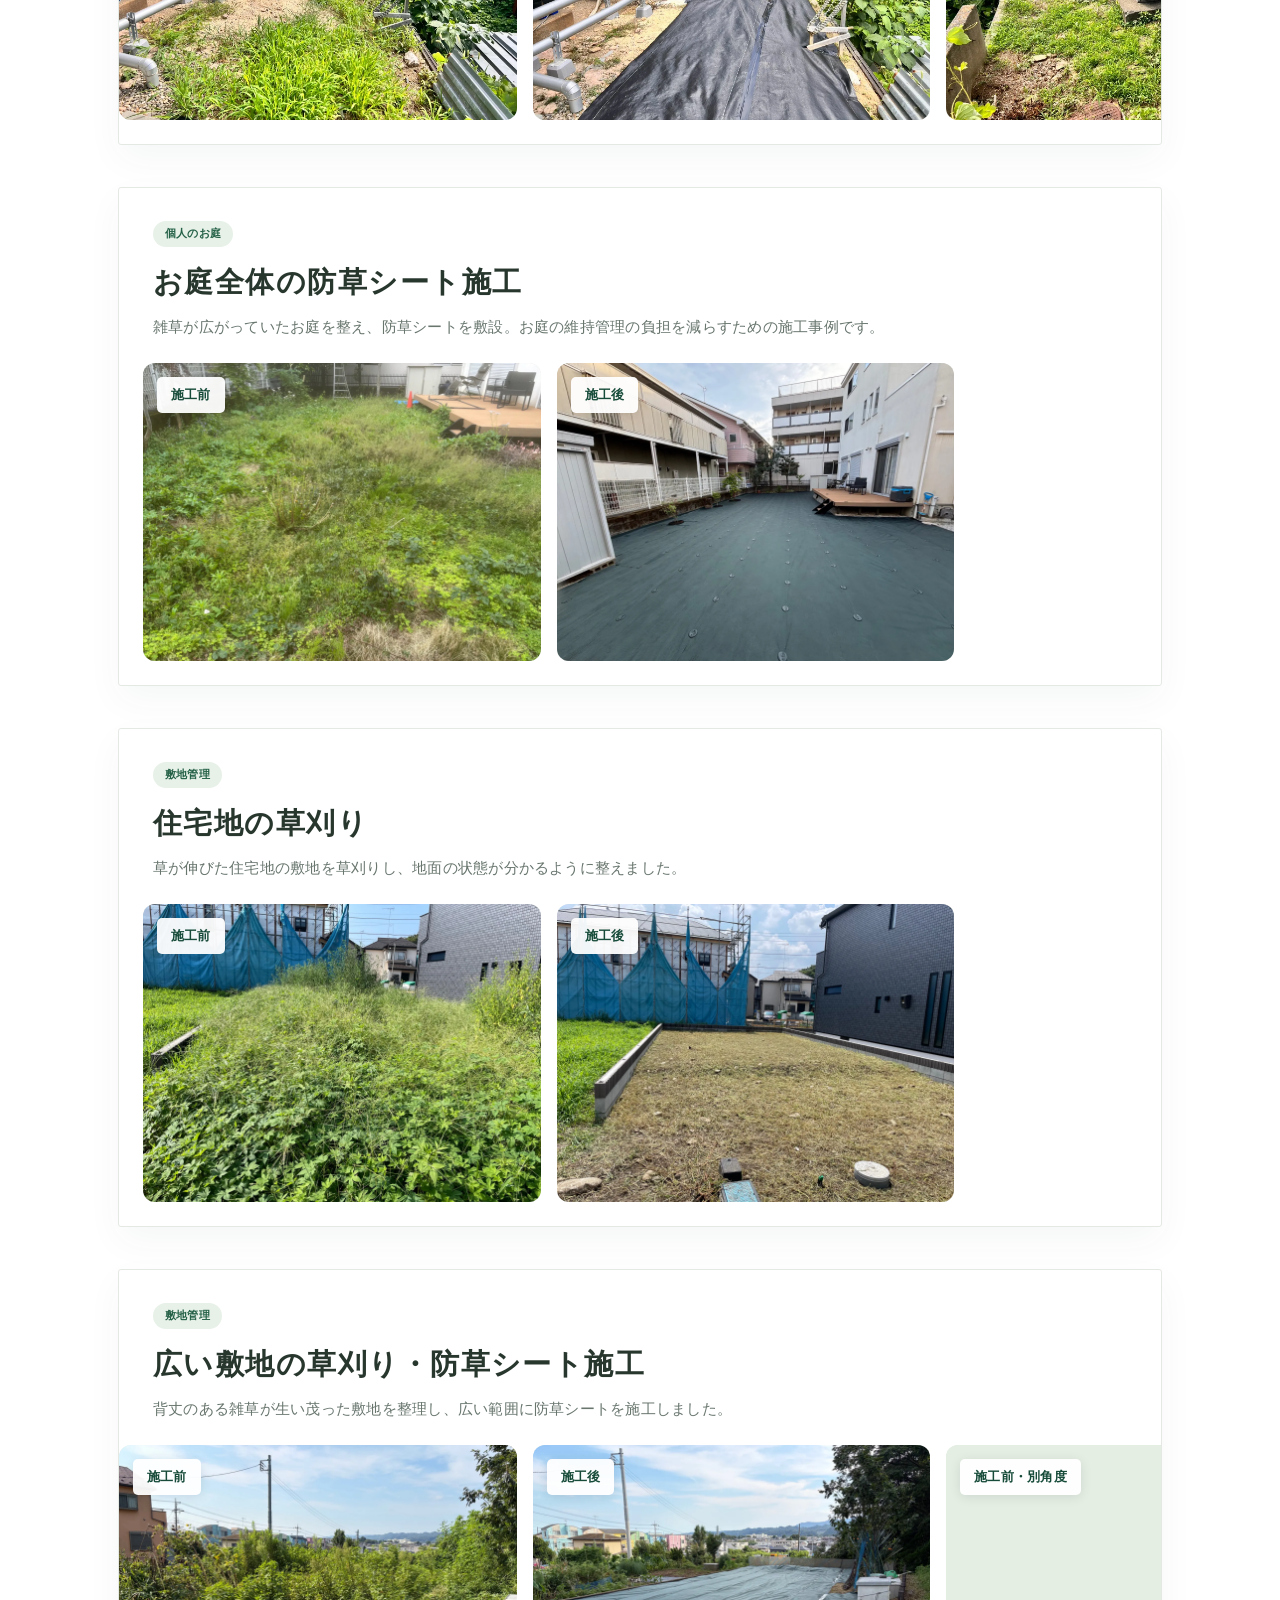
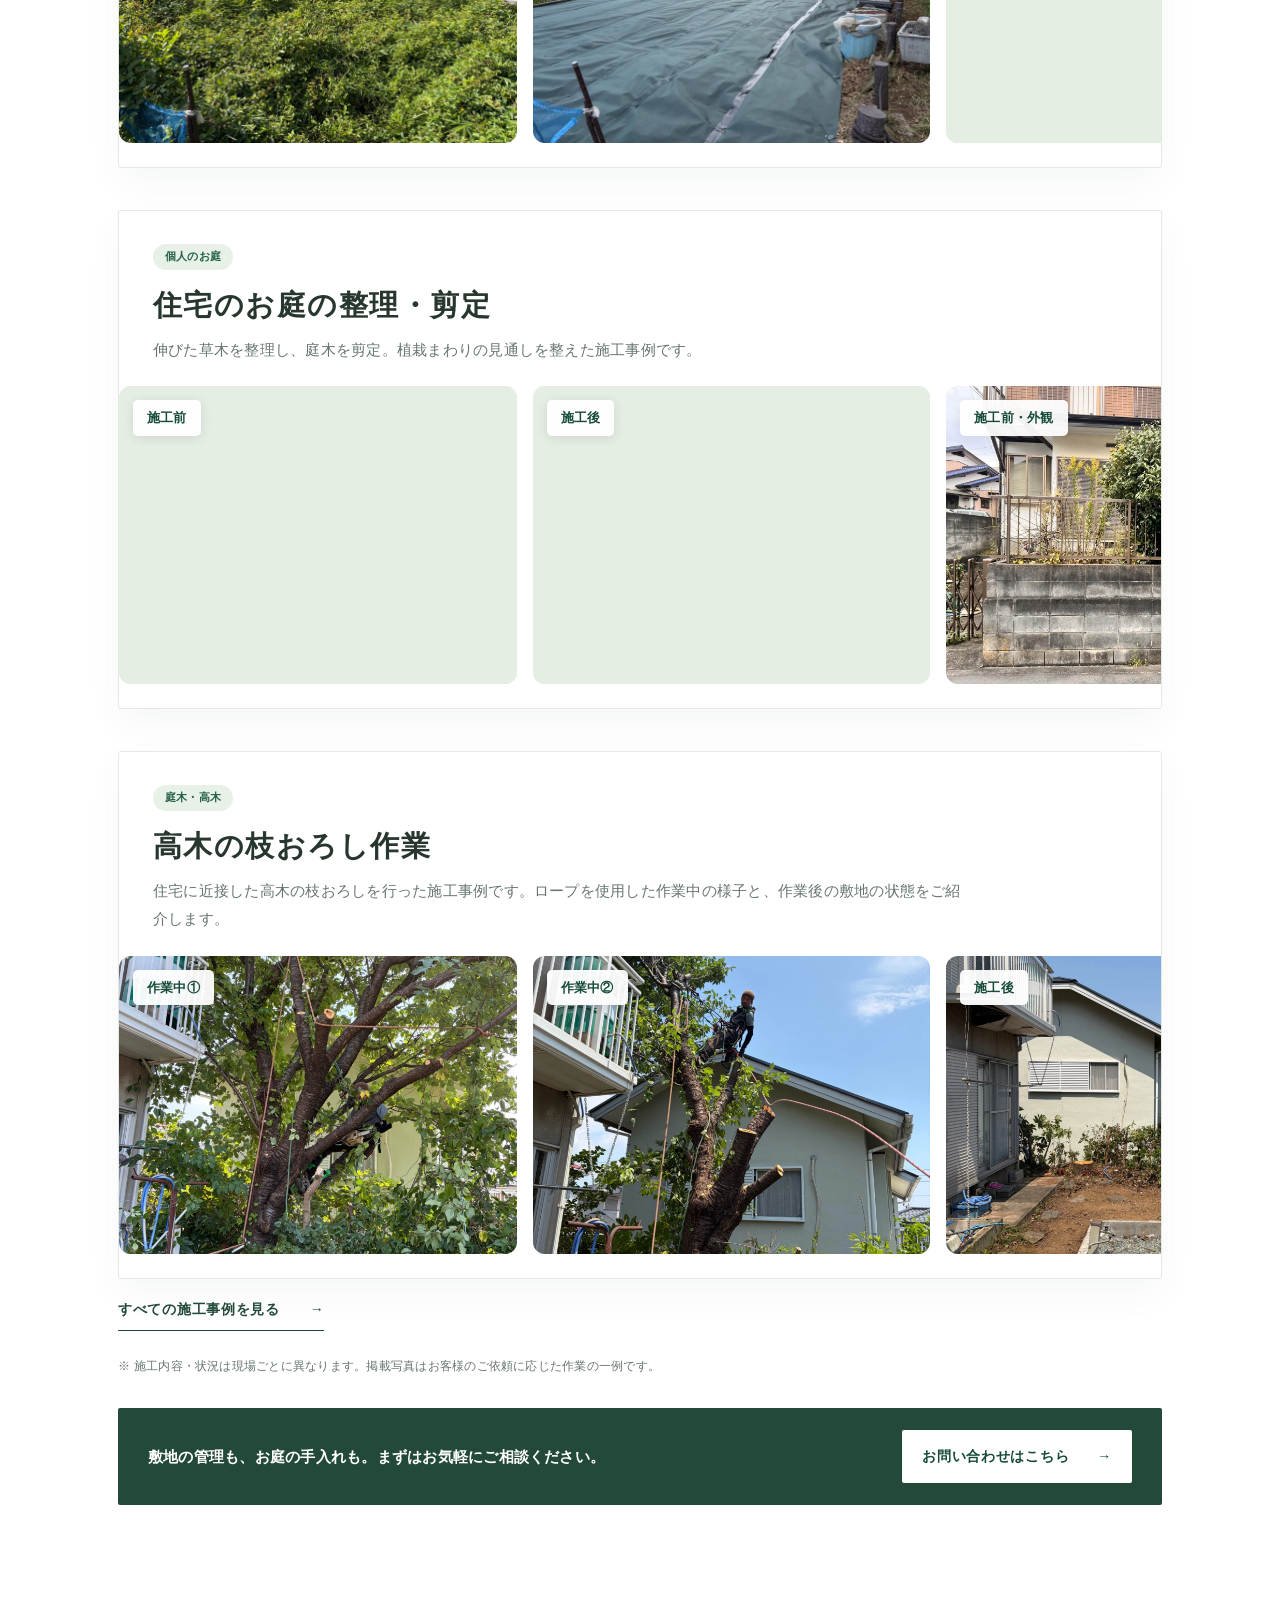
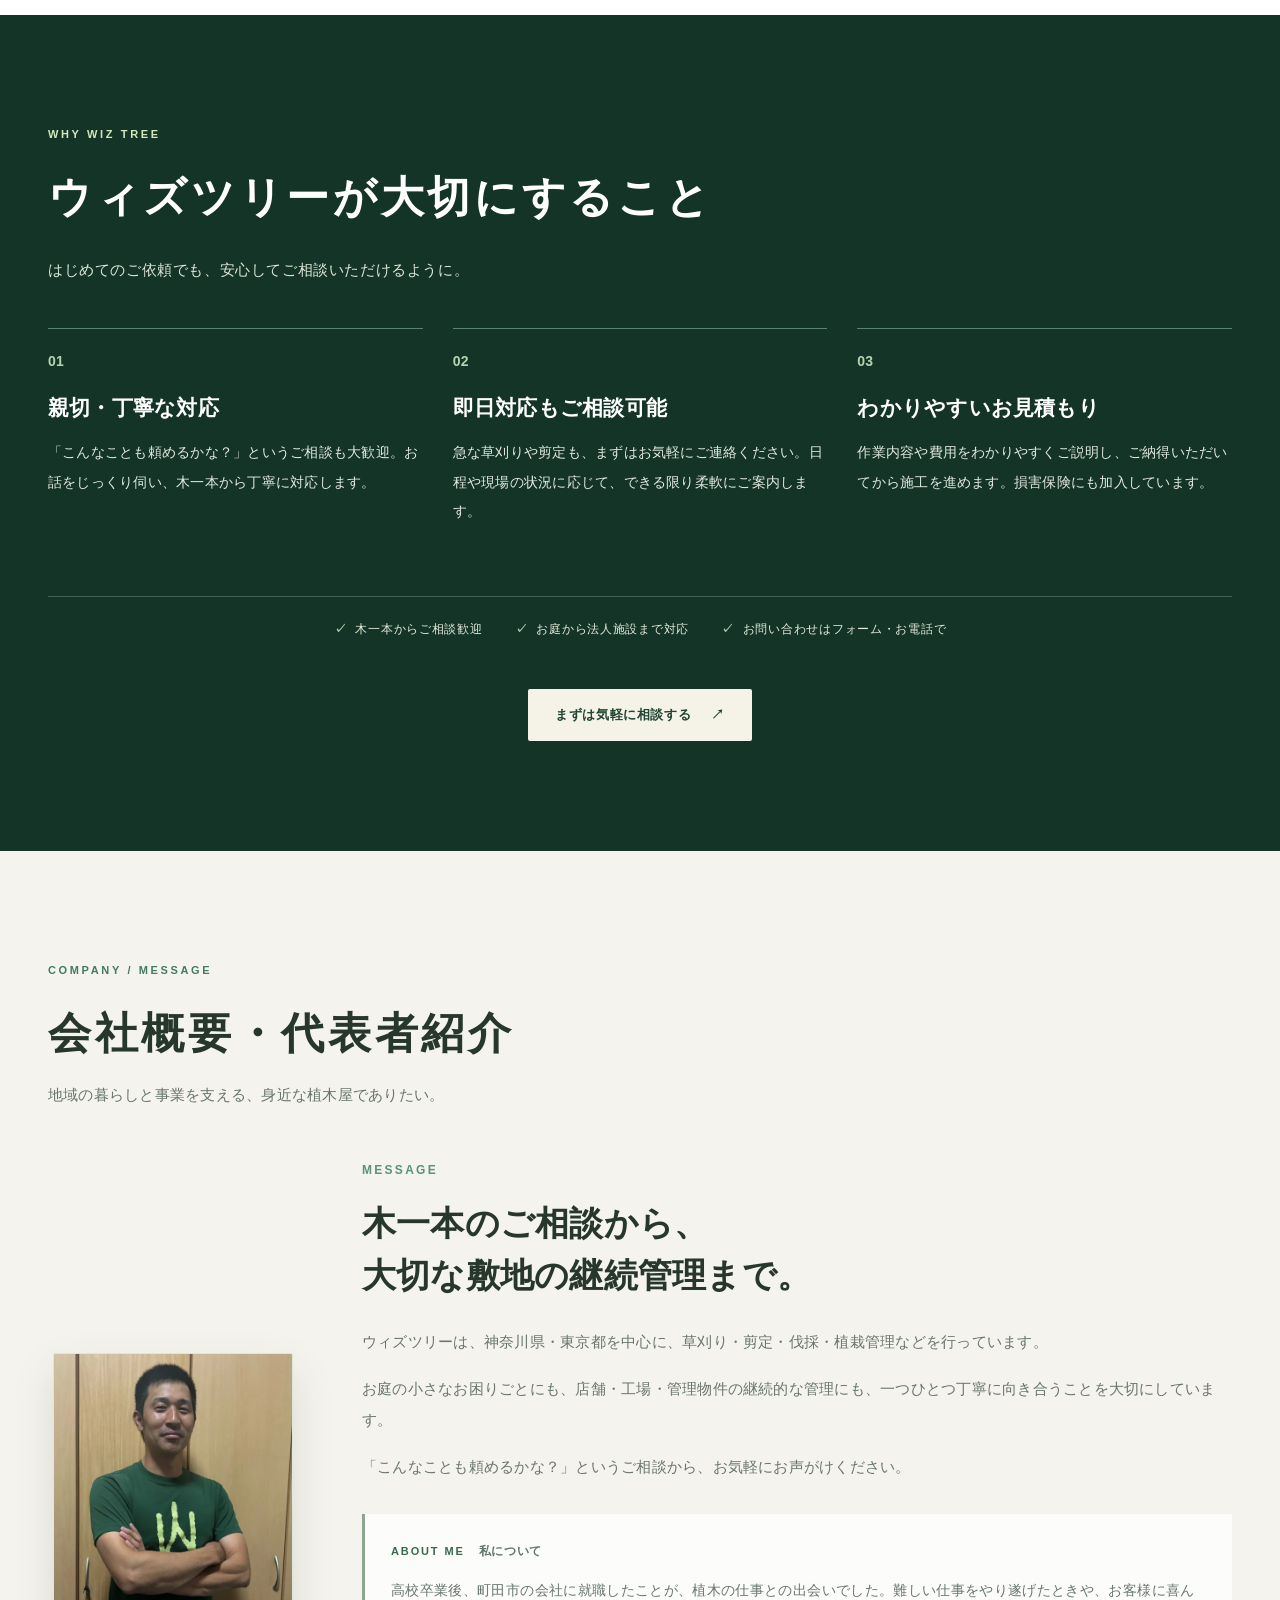
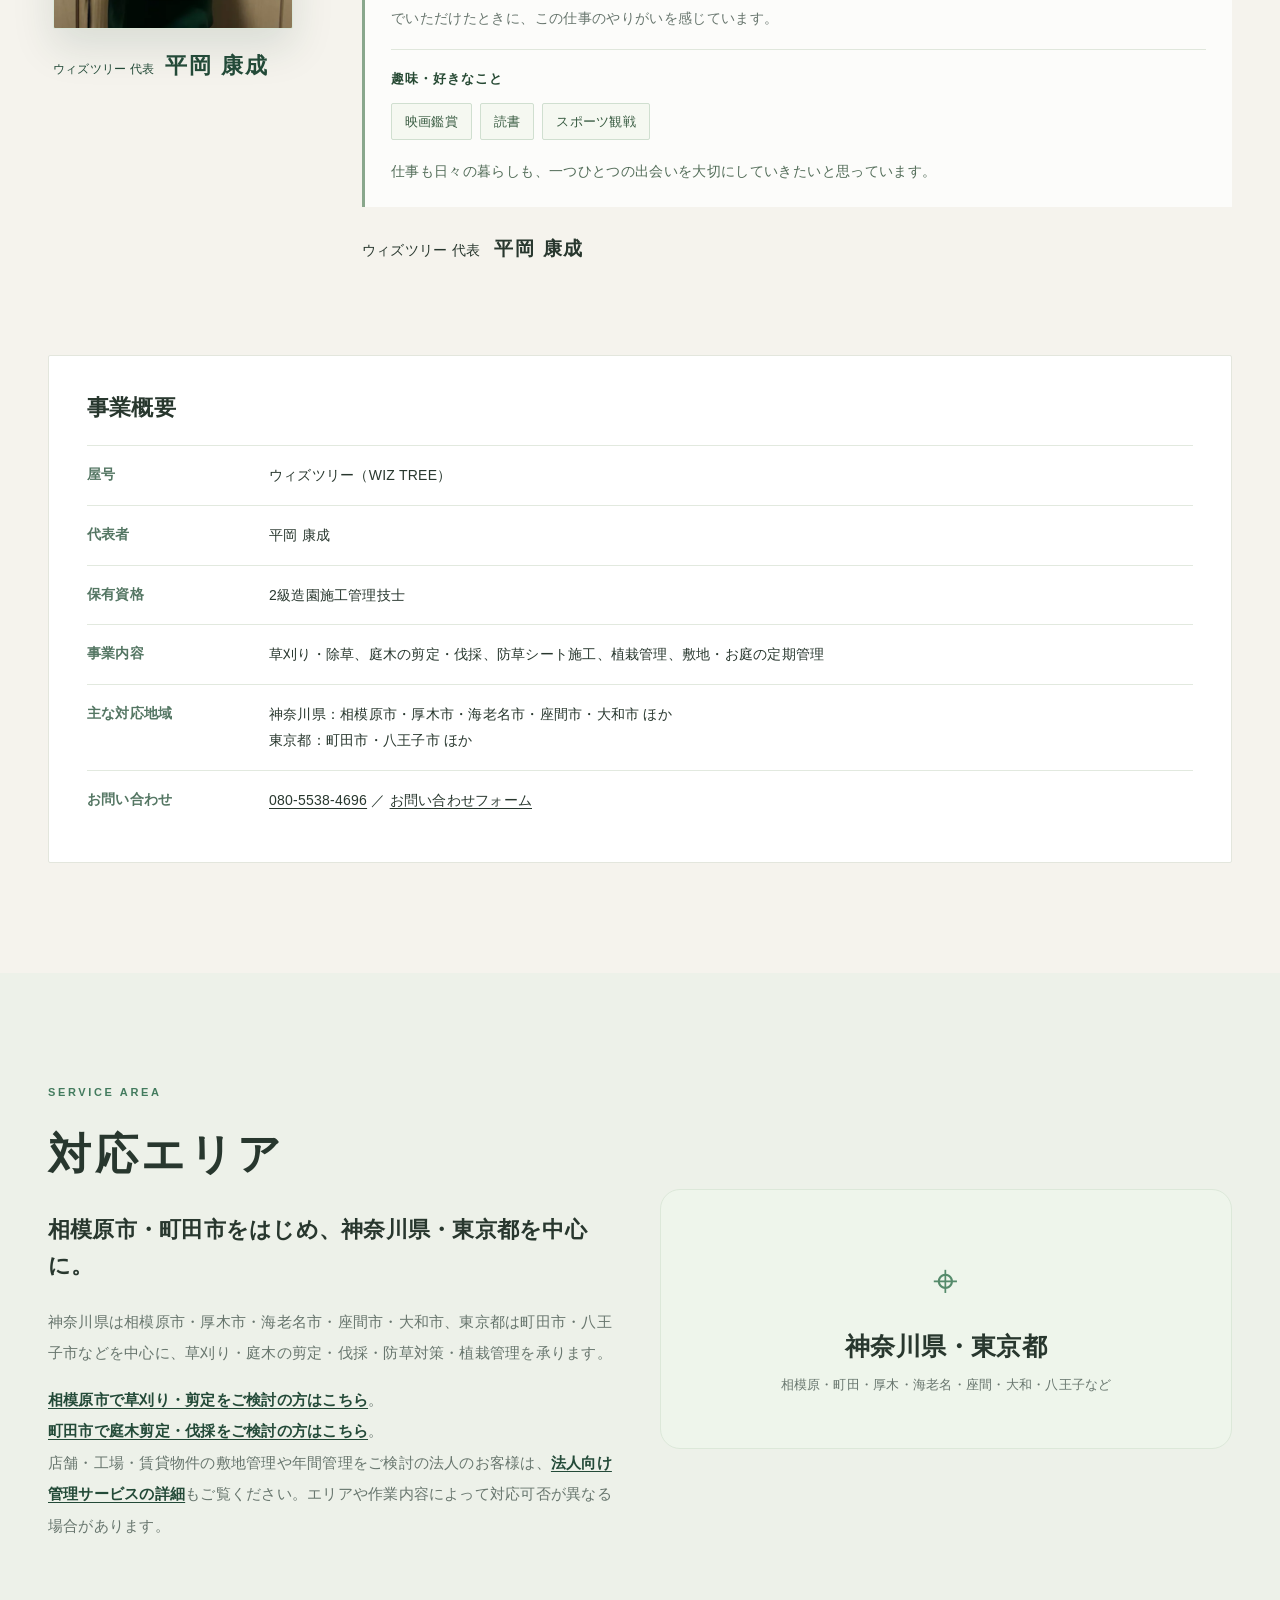
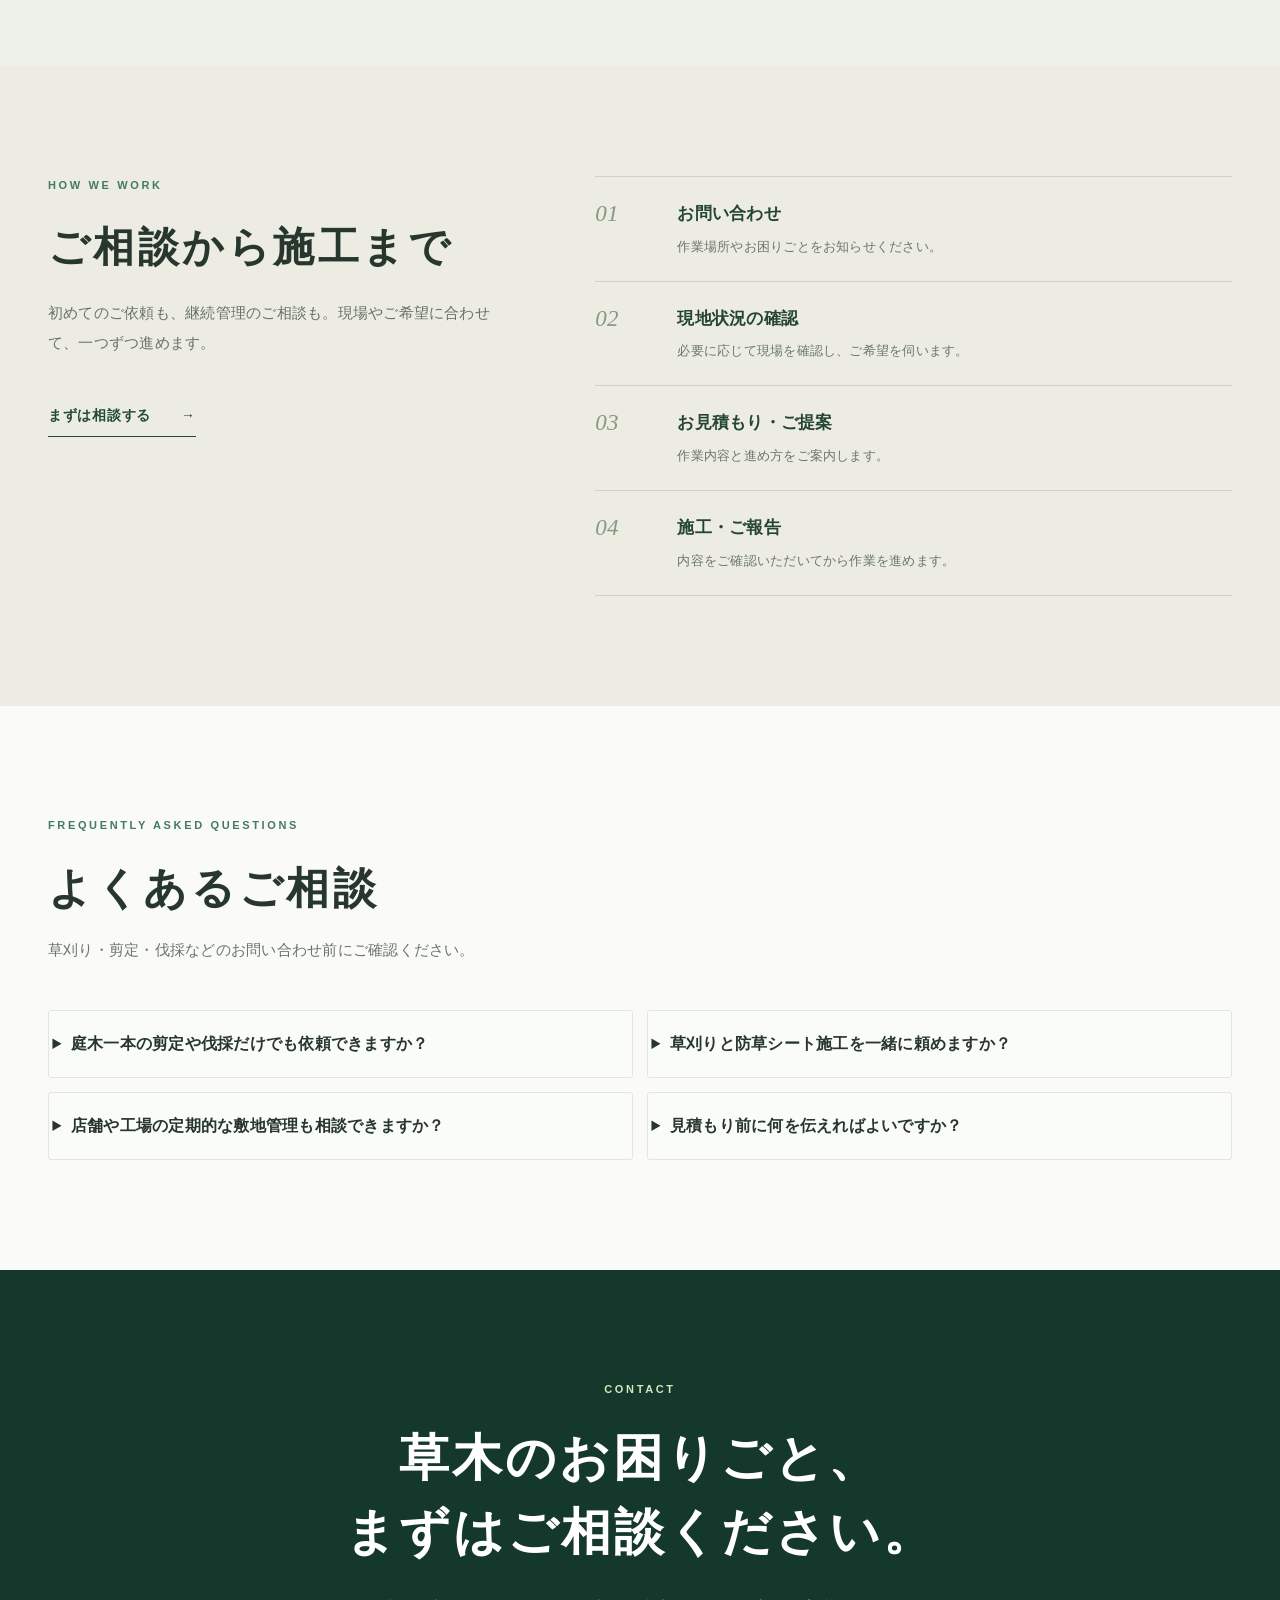
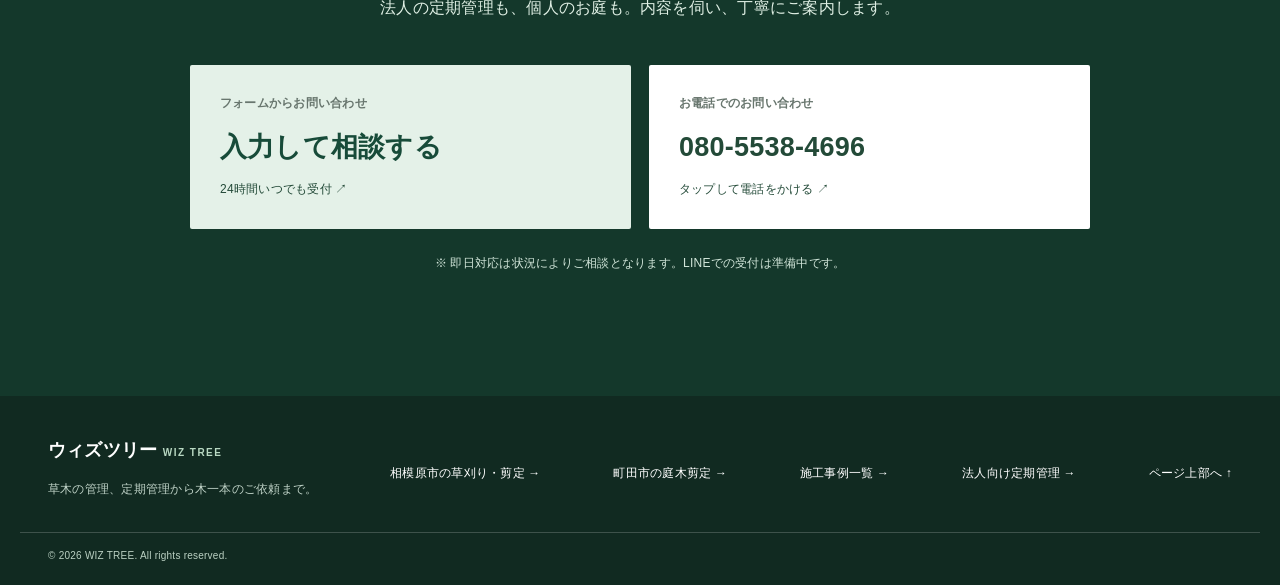
==== commit 17ce165d: "Link and index Machida service page from index.html" ====
--- a/index.html
+++ b/index.html
@@ -163,7 +163,7 @@
         </div>
       </div>
     </section>
-    <section class="section area-section" id="area"><div class="wrap area-inner"><div><p class="eyebrow">SERVICE AREA</p><h2>対応エリア</h2><p class="section-lead">相模原市・町田市をはじめ、神奈川県・東京都を中心に。</p><p class="body-text">神奈川県は相模原市・厚木市・海老名市・座間市・大和市、東京都は町田市・八王子市などを中心に、草刈り・庭木の剪定・伐採・防草対策・植栽管理を承ります。</p><p class="body-text"><a href="sagamihara.html" class="area-business-link">相模原市で草刈り・剪定をご検討の方はこちら</a>。<br>店舗・工場・賃貸物件の敷地管理や年間管理をご検討の法人のお客様は、<a href="houjin.html" class="area-business-link">法人向け管理サービスの詳細</a>もご覧ください。エリアや作業内容によって対応可否が異なる場合があります。</p></div><div class="area-badge"><span aria-hidden="true">⌖</span><strong>神奈川県・東京都</strong><small>相模原・町田・厚木・海老名・座間・大和・八王子など</small></div></div></section>
+    <section class="section area-section" id="area"><div class="wrap area-inner"><div><p class="eyebrow">SERVICE AREA</p><h2>対応エリア</h2><p class="section-lead">相模原市・町田市をはじめ、神奈川県・東京都を中心に。</p><p class="body-text">神奈川県は相模原市・厚木市・海老名市・座間市・大和市、東京都は町田市・八王子市などを中心に、草刈り・庭木の剪定・伐採・防草対策・植栽管理を承ります。</p><p class="body-text"><a href="sagamihara.html" class="area-business-link">相模原市で草刈り・剪定をご検討の方はこちら</a>。<br><a href="machida.html" class="area-business-link">町田市で庭木剪定・伐採をご検討の方はこちら</a>。<br>店舗・工場・賃貸物件の敷地管理や年間管理をご検討の法人のお客様は、<a href="houjin.html" class="area-business-link">法人向け管理サービスの詳細</a>もご覧ください。エリアや作業内容によって対応可否が異なる場合があります。</p></div><div class="area-badge"><span aria-hidden="true">⌖</span><strong>神奈川県・東京都</strong><small>相模原・町田・厚木・海老名・座間・大和・八王子など</small></div></div></section>
     <section class="section editorial-flow" id="flow" aria-labelledby="flow-title">
       <div class="wrap editorial-flow-inner">
         <div class="editorial-flow-intro"><p class="eyebrow">HOW WE WORK</p><h2 id="flow-title">ご相談から施工まで</h2><p>初めてのご依頼も、継続管理のご相談も。現場やご希望に合わせて、一つずつ進めます。</p><a class="text-link" href="contact.html">まずは相談する <span aria-hidden="true">→</span></a></div>
@@ -179,7 +179,7 @@
 </div></section>
     <section class="section contact-section" id="contact"><div class="wrap contact-inner"><p class="eyebrow light">CONTACT</p><h2>草木のお困りごと、<br>まずはご相談ください。</h2><p>法人の定期管理も、個人のお庭も。内容を伺い、丁寧にご案内します。</p><div class="contact-buttons"><a class="contact-option inquiry-link-option" href="contact.html"><span class="contact-type">フォームからお問い合わせ</span><strong>入力して相談する</strong><span>24時間いつでも受付 ↗</span></a><a class="contact-option" href="tel:08055384696"><span class="contact-type">お電話でのお問い合わせ</span><strong>080-5538-4696</strong><span>タップして電話をかける ↗</span></a></div><p class="contact-footnote">※ 即日対応は状況によりご相談となります。LINEでの受付は準備中です。</p></div></section>
   </main>
-  <footer class="footer"><div class="wrap footer-inner"><div><strong>ウィズツリー <small>WIZ TREE</small></strong><p>草木の管理、定期管理から木一本のご依頼まで。</p></div><a href="sagamihara.html">相模原市の草刈り・剪定 →</a><a href="works.html">施工事例一覧 →</a><a href="houjin.html">法人向け定期管理 →</a><a href="#top">ページ上部へ ↑</a></div><div class="wrap copyright"><small>© <span id="year">2026</span> WIZ TREE. All rights reserved.</small></div></footer>
+  <footer class="footer"><div class="wrap footer-inner"><div><strong>ウィズツリー <small>WIZ TREE</small></strong><p>草木の管理、定期管理から木一本のご依頼まで。</p></div><a href="sagamihara.html">相模原市の草刈り・剪定 →</a><a href="machida.html">町田市の庭木剪定 →</a><a href="works.html">施工事例一覧 →</a><a href="houjin.html">法人向け定期管理 →</a><a href="#top">ページ上部へ ↑</a></div><div class="wrap copyright"><small>© <span id="year">2026</span> WIZ TREE. All rights reserved.</small></div></footer>
   <script src="script.js" defer></script>
 </body>
 </html>
--- a/styles.css
+++ b/styles.css
@@ -652,3 +652,18 @@
 .local-faq-section{background:#f7f7f3}
 @media(max-width:900px){.local-hero-layout{grid-template-columns:1fr}.local-hero-visual{max-width:680px}.local-hero-visual img{aspect-ratio:4/3}.local-service-grid{grid-template-columns:repeat(2,minmax(0,1fr))}.local-works-grid{grid-template-columns:repeat(2,minmax(0,1fr))}.local-area-grid,.local-intro-grid{grid-template-columns:1fr;gap:23px}}
 @media(max-width:600px){.local-hero{padding:55px 0 62px}.local-hero h1{font-size:clamp(29px,8vw,41px)}.local-hero .actions{flex-direction:column;align-items:stretch}.local-hero .actions .btn{justify-content:space-between}.local-location-strip .wrap{justify-content:flex-start}.local-service-grid,.local-works-grid,.local-flow-list{grid-template-columns:1fr}.local-service-grid article{min-height:0;padding:24px}.local-works-photos img{aspect-ratio:4/3}.local-area-list{padding:16px}.local-area-list span{font-size:16px;padding:16px 5px}}
+
+/* Machida-specific editorial section — shared local styles above */
+.machida-page .local-hero{background:#1d382e}
+.machida-page .local-hero-visual img{object-position:center 32%}
+.machida-page .local-hero-content .eyebrow{color:#dfcfab}
+.machida-page .local-service-grid article{border-top-color:#bca780}
+.machida-page .local-service-number{color:#9b7950}
+.machida-page .local-works-photos img{object-position:center 35%}
+.machida-property-section{background:#f6f4ee}
+.machida-property-section h2{font-family:"Yu Mincho","Hiragino Mincho ProN",serif;line-height:1.55;letter-spacing:.04em}
+.machida-property-grid{display:grid;grid-template-columns:repeat(2,minmax(0,1fr));gap:24px;margin:35px 0 24px}
+.machida-property-grid>div{background:#fff;border:1px solid #e2e5de;padding:28px 30px;border-left:3px solid #a6b6a4}
+.machida-property-grid h3{color:#294b36;font-size:19px;margin:0 0 10px}
+.machida-property-grid p{font-size:14px;color:#66766b;line-height:2;margin:0}
+@media(max-width:700px){.machida-property-grid{grid-template-columns:1fr;gap:12px}.machida-property-grid>div{padding:23px 21px}}
